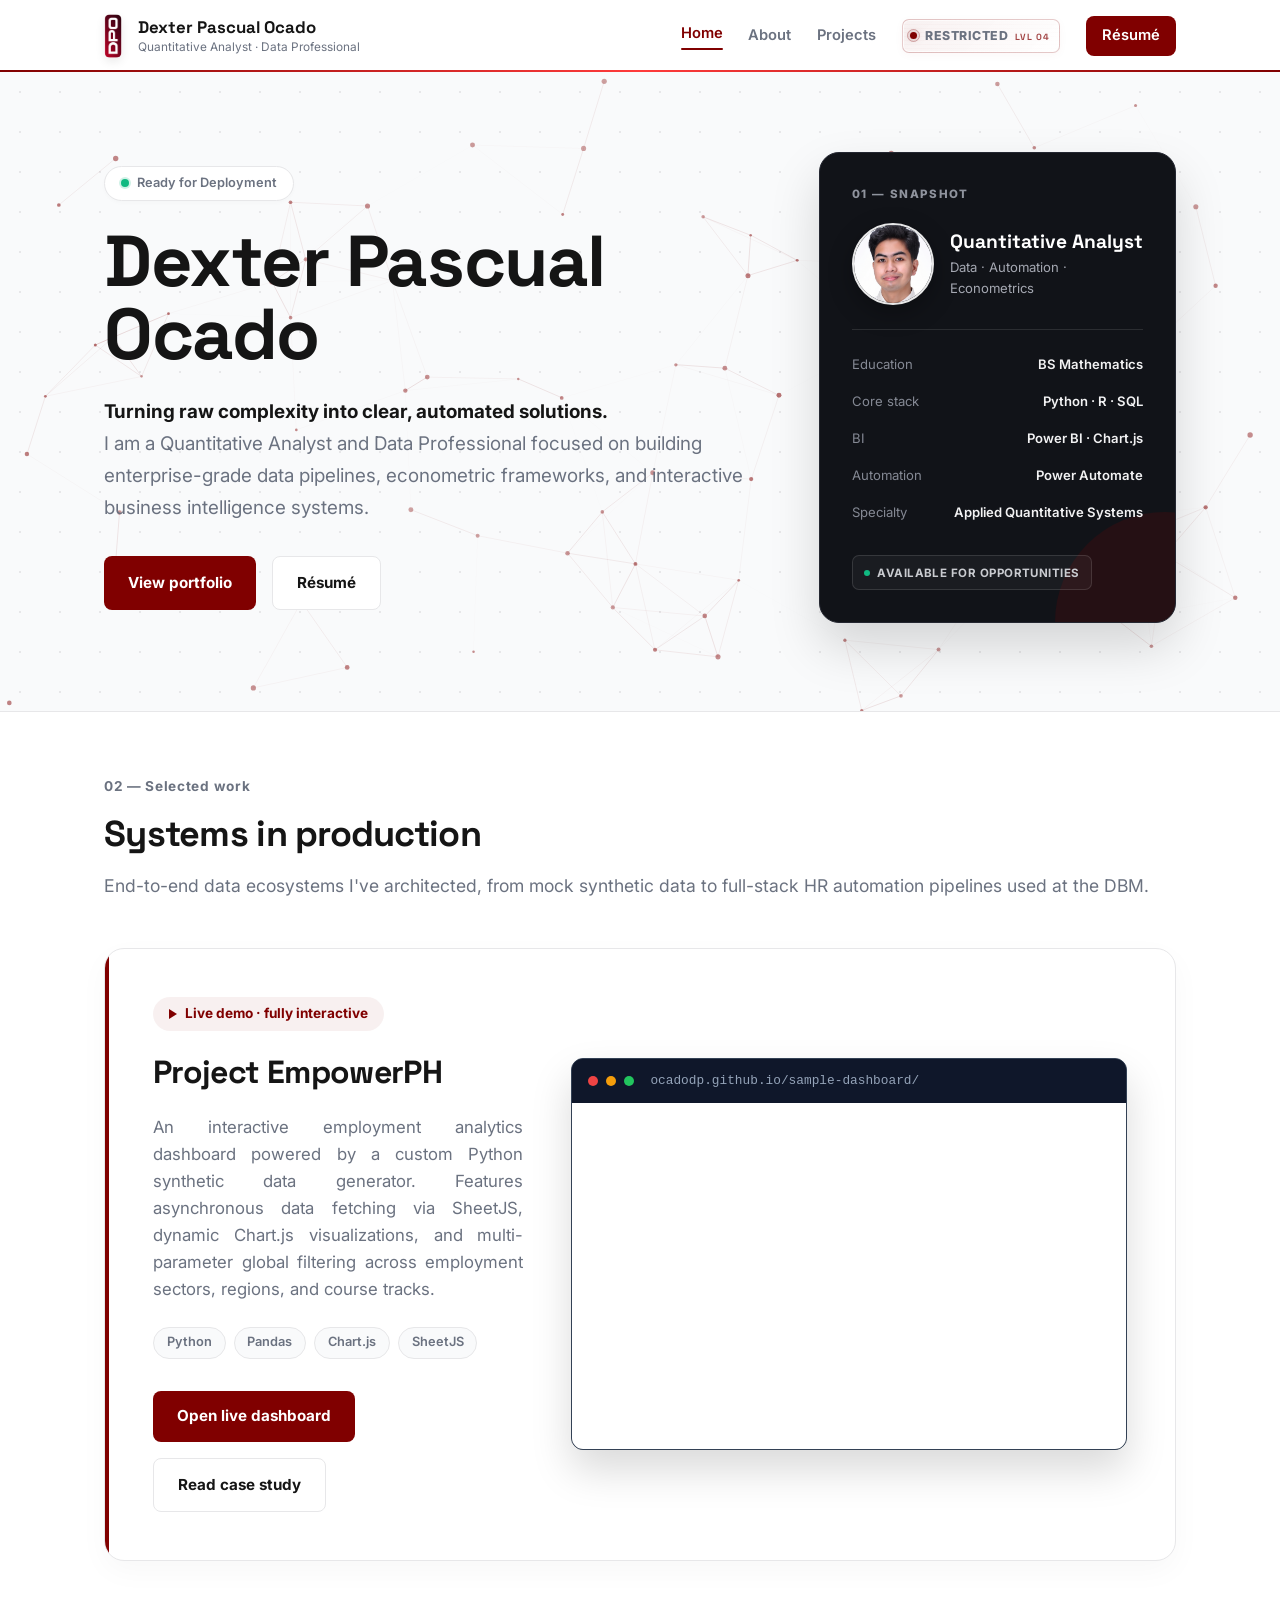
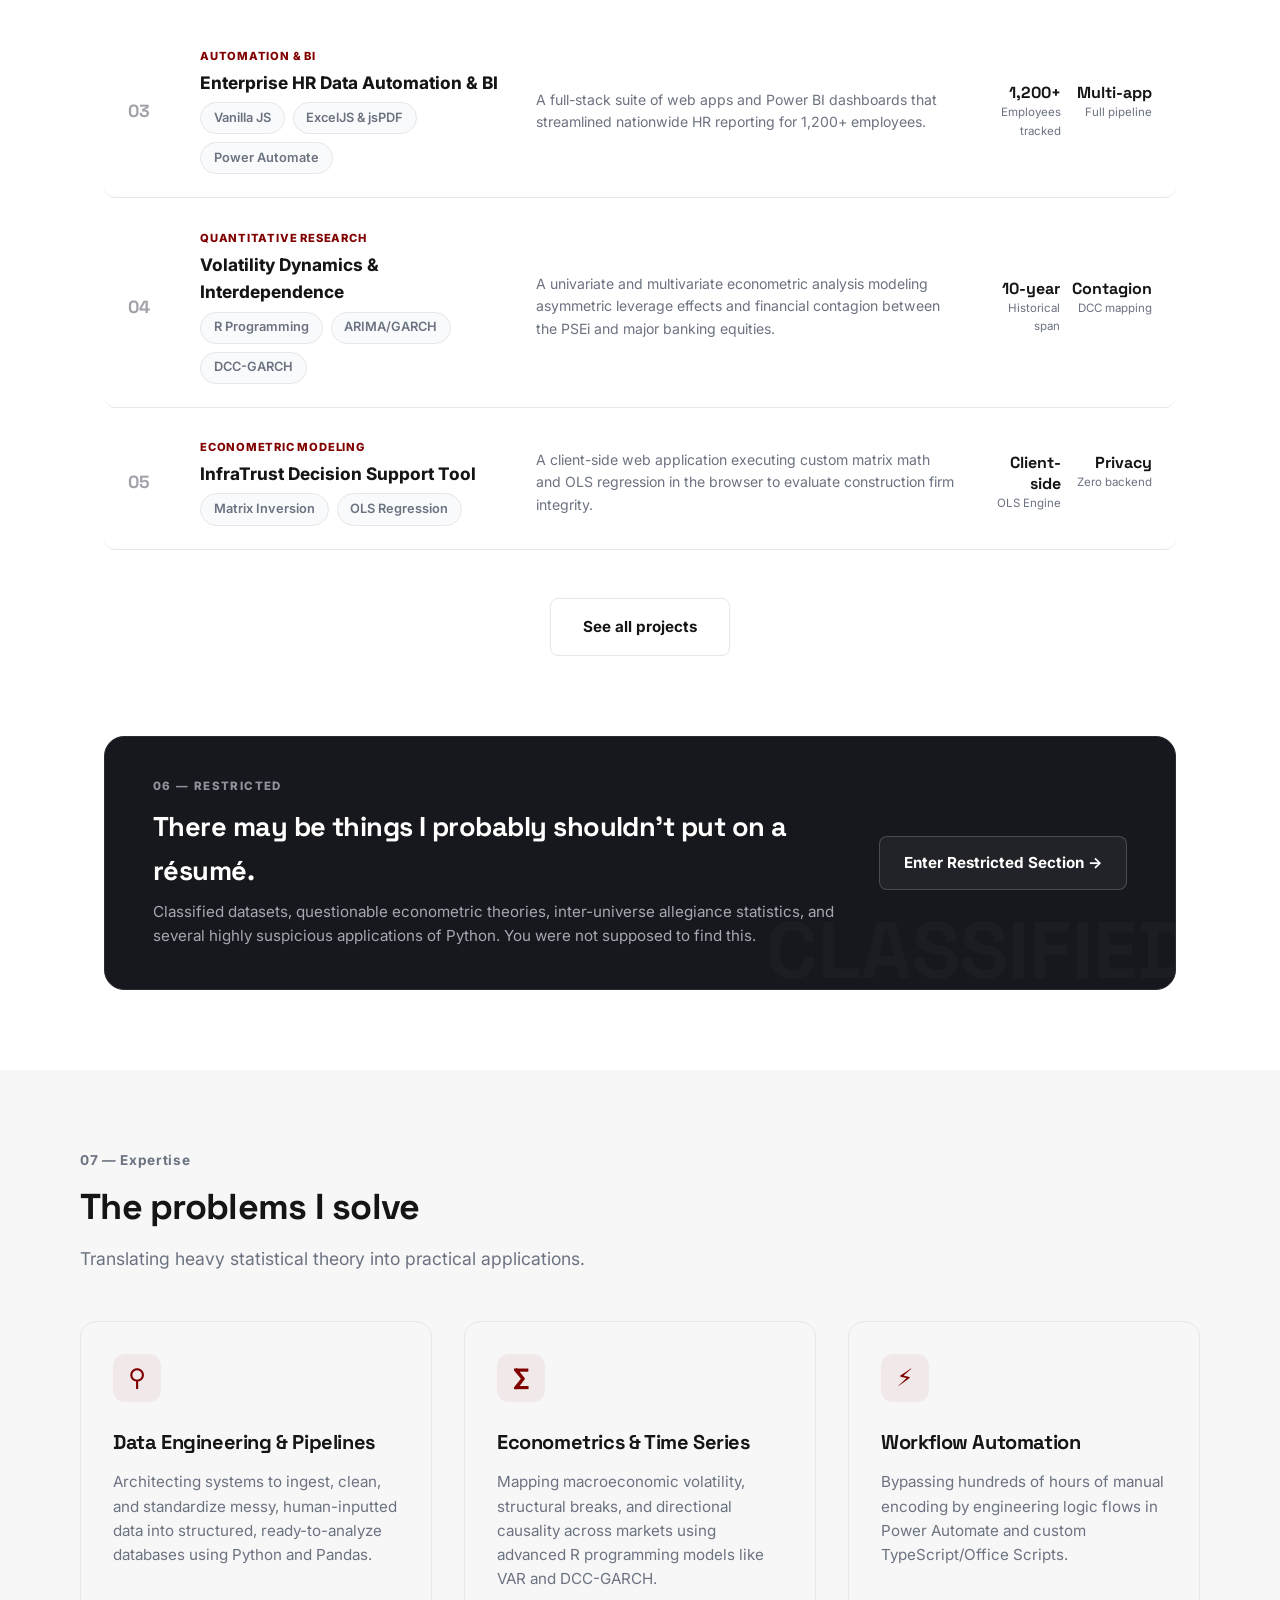
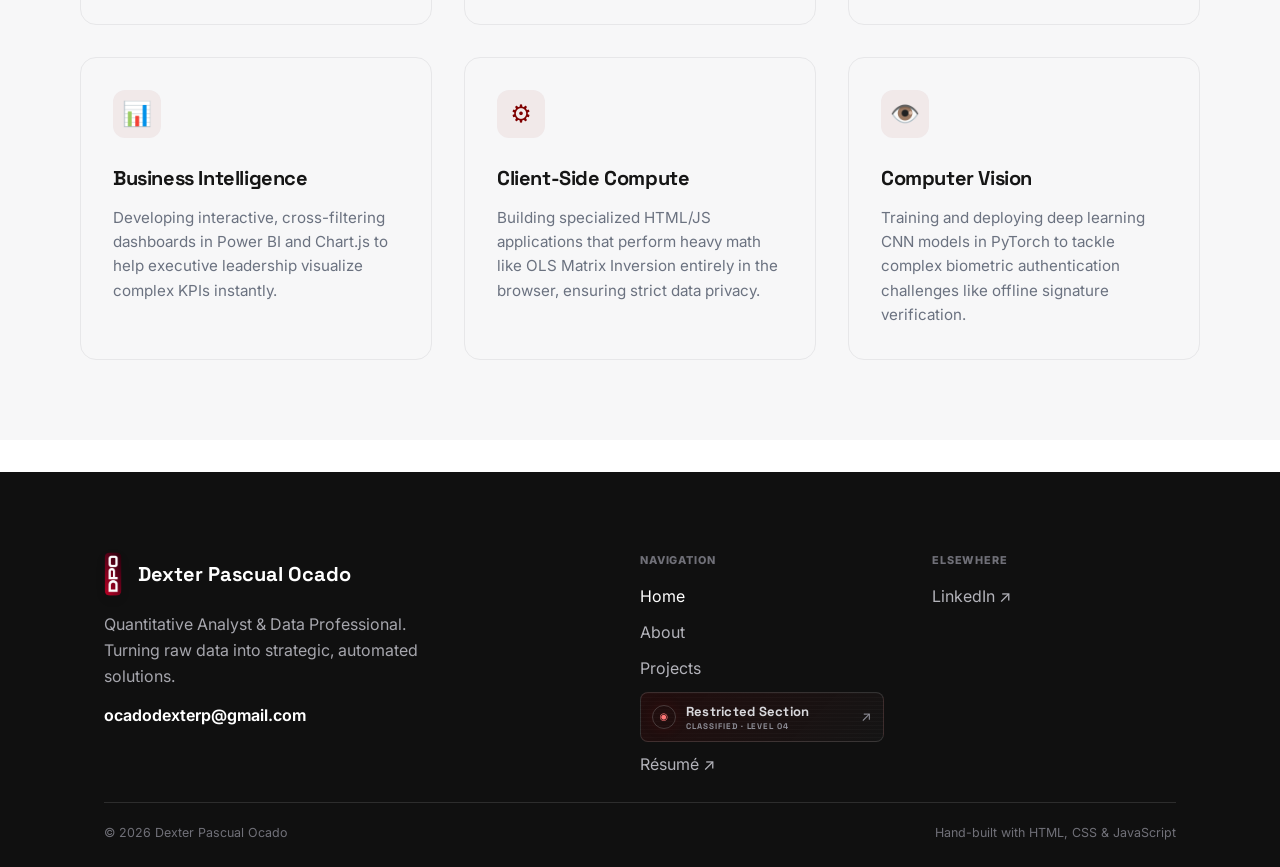
==== index.html @ 531fe9f8 "Update index.html" ====
<!DOCTYPE html>
<html lang="en">
<head>
    <meta charset="UTF-8">
    <meta name="viewport" content="width=device-width, initial-scale=1, shrink-to-fit=no">
    <meta name="theme-color" content="#800000">
    <meta name="description" content="Dexter Pascual Ocado — Quantitative Analyst and Data Professional specializing in econometrics, automation, and machine learning.">
    <title>Dexter Pascual Ocado — Quantitative Analyst & Data Professional</title>

    <link rel="icon" type="image/png" href="img/gryffindor-crest.png">
    <link href="https://fonts.googleapis.com/css2?family=Inter:wght@400;500;600;700;800&family=Space+Grotesk:wght@500;600;700;800&display=swap" rel="stylesheet">

    <style>
        :root {
            --maroon: #800000;
            --maroon-dark: #650000;
            --maroon-light: rgba(128, 0, 0, 0.06);
            --ink: #151515;
            --muted: #6b7280;
            --soft: #f7f7f8;
            --line: #e7e7e9;
            --white: #ffffff;
            --dark: #111318;
            --dark-2: #181b22;
            --dark-line: rgba(255, 255, 255, .11);
            --dark-muted: #a5a8b2;
            --shadow: 0 12px 30px rgba(0, 0, 0, .06);
            --shadow-hover: 0 20px 40px rgba(128, 0, 0, 0.08);
            --bg-grid: #f9fafb;
        }

        * {
            margin: 0;
            padding: 0;
            box-sizing: border-box;
        }

        html {
            scroll-behavior: smooth;
        }

        body {
            font-family: Inter, system-ui, -apple-system, BlinkMacSystemFont, "Segoe UI", sans-serif;
            color: var(--ink);
            background: var(--white);
            line-height: 1.6;
            overflow-x: hidden;
        }

        a {
            text-decoration: none;
            color: inherit;
        }

        ul {
            list-style: none;
        }

        h1, h2, h3, h4 {
            font-family: "Space Grotesk", sans-serif;
            letter-spacing: -.02em;
        }

        .wrap {
            max-width: 1120px;
            margin: 0 auto;
            padding: 0 1.5rem;
        }

        /* ============================================================
           HERO
           ============================================================ */
        .hero {
            padding: 5rem 0 5.5rem;
            position: relative;
            border-bottom: 1px solid var(--line);
            background-color: var(--bg-grid);
            background-image: radial-gradient(var(--line) 1px, transparent 0);
            background-size: 40px 40px;
            overflow: hidden;
        }

        .hero-layout {
            display: grid;
            grid-template-columns: minmax(0, 1.35fr) minmax(320px, .75fr);
            gap: 4.5rem;
            align-items: stretch;
        }

        .hero-copy {
            display: flex;
            flex-direction: column;
            justify-content: center;
        }

        .status-chip {
            display: inline-flex;
            align-items: center;
            gap: .5rem;
            background: var(--white);
            border: 1px solid var(--line);
            padding: .4rem 1rem;
            border-radius: 50px;
            font-size: .8rem;
            font-weight: 600;
            color: var(--muted);
            margin-bottom: 1.5rem;
            box-shadow: 0 2px 4px rgba(0, 0, 0, .02);
            width: fit-content;
        }

        .live-dot {
            width: 8px;
            height: 8px;
            background: #10b981;
            border-radius: 50%;
            box-shadow: 0 0 0 2px rgba(16, 185, 129, .2);
        }

        .hero-h1 {
            font-size: clamp(3rem, 7vw, 4.5rem);
            line-height: 1.02;
            font-weight: 800;
            margin-bottom: 1.5rem;
            color: var(--ink);
        }

        .hero-lead {
            font-size: 1.18rem;
            color: var(--muted);
            max-width: 760px;
            margin-bottom: 2rem;
            line-height: 1.7;
        }

        .hero-lead strong {
            color: var(--ink);
        }

        /* ============================================================
           SNAPSHOT CARD
           ============================================================ */
        .snapshot {
            background: var(--dark);
            color: #fff;
            border: 1px solid #242731;
            border-radius: 20px;
            padding: 2rem;
            position: relative;
            overflow: hidden;
            box-shadow: 0 24px 50px rgba(0, 0, 0, .15);
            display: flex;
            flex-direction: column;
            justify-content: space-between;
            min-height: 100%;
        }

        .snapshot::after {
            content: "";
            position: absolute;
            width: 220px;
            height: 220px;
            right: -100px;
            bottom: -110px;
            border-radius: 50%;
            background: rgba(128, 0, 0, .18);
            pointer-events: none;
        }

        .snapshot-top {
            position: relative;
            z-index: 2;
        }

        .snapshot-index {
            color: #8f939d;
            font-size: .72rem;
            font-weight: 800;
            letter-spacing: .12em;
            text-transform: uppercase;
            margin-bottom: 1.25rem;
        }

        .snapshot-profile {
            display: flex;
            align-items: center;
            gap: 1rem;
            margin-bottom: 1.5rem;
        }

        .snapshot-avatar {
            width: 82px;
            height: 82px;
            border-radius: 50%;
            object-fit: cover;
            object-position: center 20%;
            border: 2px solid rgba(255, 255, 255, .9);
            box-shadow: 0 8px 25px rgba(0, 0, 0, .3);
            flex-shrink: 0;
        }

        .snapshot-name {
            font-family: "Space Grotesk", sans-serif;
            font-size: 1.2rem;
            font-weight: 700;
            line-height: 1.2;
        }

        .snapshot-role {
            color: var(--dark-muted);
            font-size: .82rem;
            margin-top: .3rem;
        }

        .snapshot-line {
            height: 1px;
            background: var(--dark-line);
            margin: 1.5rem 0;
        }

        .snapshot-list {
            display: grid;
            gap: 1rem;
        }

        .snapshot-item {
            display: flex;
            justify-content: space-between;
            gap: 1rem;
            font-size: .82rem;
        }

        .snapshot-item span:first-child {
            color: #858994;
        }

        .snapshot-item span:last-child {
            color: #f2f2f3;
            font-weight: 600;
            text-align: right;
        }

        .snapshot-bottom {
            position: relative;
            z-index: 2;
            margin-top: 2rem;
        }

        .snapshot-tag {
            display: inline-flex;
            align-items: center;
            gap: .45rem;
            border: 1px solid rgba(255, 255, 255, .12);
            background: rgba(255, 255, 255, .04);
            color: #c9cbd0;
            padding: .45rem .7rem;
            border-radius: 7px;
            font-size: .72rem;
            font-weight: 700;
            text-transform: uppercase;
            letter-spacing: .04em;
        }

        .snapshot-tag::before {
            content: "";
            width: 6px;
            height: 6px;
            border-radius: 50%;
            background: #10b981;
        }

        /* ============================================================
           BUTTONS
           ============================================================ */
        .btn-row {
            display: flex;
            gap: 1rem;
            flex-wrap: wrap;
        }

        .btn {
            display: inline-flex;
            align-items: center;
            justify-content: center;
            border-radius: 8px;
            padding: .85rem 1.5rem;
            font-weight: 700;
            font-size: .95rem;
            transition: transform .2s ease, box-shadow .2s ease, background .2s ease;
        }

        .btn--grad {
            background: var(--maroon);
            color: #fff;
        }

        .btn--grad:hover {
            background: var(--maroon-dark);
            transform: translateY(-2px);
            box-shadow: 0 8px 20px rgba(128, 0, 0, .25);
        }

        .btn--ghost {
            border: 1px solid var(--line);
            background: #fff;
            color: var(--ink);
        }

        .btn--ghost:hover {
            border-color: var(--maroon);
            color: var(--maroon);
            transform: translateY(-2px);
            box-shadow: 0 4px 12px rgba(128, 0, 0, .08);
        }

        /* ============================================================
           CANVAS
           ============================================================ */
        #hero-canvas {
            position: absolute;
            inset: 0;
            width: 100%;
            height: 100%;
            z-index: 1;
            pointer-events: none;
        }

        .hero .wrap {
            position: relative;
            z-index: 2;
        }

        /* ============================================================
           SECTIONS
           ============================================================ */
        .pad-band {
            padding: 5rem 0;
        }

        .band-offset {
            background: var(--soft);
        }

        .sechead--plain {
            margin-bottom: 3rem;
        }

        .sechead--plain .kicker {
            color: var(--muted);
            font-size: .85rem;
            font-weight: 700;
            letter-spacing: .05em;
            margin-bottom: .5rem;
            display: block;
        }

        .sechead--plain h2 {
            font-size: 2.25rem;
            margin-bottom: .5rem;
        }

        .sechead-sub {
            color: var(--muted);
            font-size: 1.1rem;
        }

        /* ============================================================
           FEATURED
           ============================================================ */
        .featured {
            background: var(--white);
            border: 1px solid var(--line);
            border-radius: 20px;
            padding: 3rem;
            display: grid;
            grid-template-columns: 1.2fr 1.8fr;
            gap: 3rem;
            align-items: center;
            margin-bottom: 4rem;
            box-shadow: 0 10px 30px rgba(0, 0, 0, .03);
            position: relative;
            overflow: hidden;
            transition: transform .3s ease, box-shadow .3s ease;
        }

        .featured:hover {
            transform: translateY(-5px);
            box-shadow: var(--shadow-hover);
        }

        .featured::before {
            content: "";
            position: absolute;
            left: 0;
            top: 0;
            height: 100%;
            width: 4px;
            background: var(--maroon);
        }

        .featured-badge {
            display: inline-flex;
            align-items: center;
            gap: .5rem;
            background: var(--maroon-light);
            color: var(--maroon);
            padding: .4rem 1rem;
            border-radius: 50px;
            font-size: .85rem;
            font-weight: 700;
            margin-bottom: 1rem;
        }

        .play-tri {
            width: 0;
            height: 0;
            border-top: 5px solid transparent;
            border-bottom: 5px solid transparent;
            border-left: 8px solid var(--maroon);
            display: inline-block;
        }

        .featured h3 {
            font-size: 2rem;
            font-weight: 700;
            margin-bottom: 1rem;
        }

        .featured p {
            font-size: 1.05rem;
            color: var(--muted);
            margin-bottom: 1.5rem;
            text-align: justify;
        }

        .pill-row {
            display: flex;
            flex-wrap: wrap;
            gap: .5rem;
            margin-bottom: 2rem;
        }

        .pill {
            font-size: .8rem;
            font-weight: 600;
            background: var(--bg-grid);
            color: var(--muted);
            border: 1px solid var(--line);
            padding: .3rem .8rem;
            border-radius: 50px;
        }

        .browser {
            background: #1e293b;
            border-radius: 12px;
            overflow: hidden;
            box-shadow: 0 20px 40px rgba(0, 0, 0, .15);
            border: 1px solid #334155;
        }

        .browser-bar {
            background: #0f172a;
            padding: .75rem 1rem;
            display: flex;
            align-items: center;
            gap: .5rem;
        }

        .browser-dot {
            width: 10px;
            height: 10px;
            border-radius: 50%;
            background: #475569;
        }

        .browser-dot:nth-child(1) { background: #ef4444; }
        .browser-dot:nth-child(2) { background: #f59e0b; }
        .browser-dot:nth-child(3) { background: #22c55e; }

        .browser-url {
            font-size: .8rem;
            color: #94a3b8;
            font-family: monospace;
            margin-left: .5rem;
        }

        .browser-body {
            position: relative;
            width: 100%;
            aspect-ratio: 1440 / 900;
            overflow: hidden;
            background: #fff;
        }

        .browser-body iframe {
            position: absolute;
            top: 0;
            left: 0;
            width: 1440px;
            height: 900px;
            border: 0;
            display: block;
            transform-origin: top left;
        }

        /* ============================================================
           PROJECT ROWS
           ============================================================ */
        .rows {
            margin-bottom: 3rem;
        }

        .row-link {
            display: grid;
            grid-template-columns: 48px minmax(220px, 1fr) minmax(260px, 1.35fr) 170px;
            gap: 1.5rem;
            align-items: center;
            padding: 1.45rem 1.5rem;
            border-bottom: 1px solid var(--line);
            border-radius: 12px;
            background: var(--white);
            transition: transform .3s ease, background-color .3s ease, box-shadow .3s ease;
            margin-bottom: .5rem;
        }

        .row-link:hover {
            transform: translateX(8px) translateY(-2px);
            background-color: var(--soft);
            box-shadow: 0 8px 24px rgba(0, 0, 0, .04);
            border-color: transparent;
        }

        .row-index {
            font: 700 1.1rem "Space Grotesk", sans-serif;
            color: #a1a1aa;
        }

        .row-link:hover .row-index {
            color: var(--maroon);
        }

        .row-cat {
            display: block;
            margin-bottom: .2rem;
            font-size: .7rem;
            text-transform: uppercase;
            letter-spacing: .07em;
            font-weight: 800;
            color: var(--maroon);
        }

        .row-title {
            display: block;
            font-size: 1.08rem;
            font-weight: 750;
            margin-bottom: .35rem;
        }

        .row-desc {
            color: var(--muted);
            font-size: .88rem;
        }

        .row-link .pill-row {
            margin-bottom: 0;
        }

        .row-metrics {
            display: grid;
            grid-template-columns: 1fr 1fr;
            gap: .75rem;
            text-align: right;
        }

        .row-metrics > span > span {
            display: block;
            color: var(--muted);
            font-size: .72rem;
        }

        .row-metrics > span b {
            display: block;
            font: 700 1rem "Space Grotesk", sans-serif;
        }

        .rows-more {
            text-align: center;
            margin-top: 2rem;
        }

        /* ============================================================
           RESTRICTED TEASER
           ============================================================ */
        .restricted-teaser {
            margin: 5rem 0;
            background: #17181d;
            border-radius: 20px;
            border: 1px solid #292b32;
            color: #fff;
            padding: 2.5rem 3rem;
            display: grid;
            grid-template-columns: 1fr auto;
            gap: 2rem;
            align-items: center;
            position: relative;
            overflow: hidden;
        }

        .restricted-teaser::after {
            content: "CLASSIFIED";
            position: absolute;
            right: -15px;
            bottom: -25px;
            font-family: "Space Grotesk", sans-serif;
            font-size: 5rem;
            font-weight: 800;
            color: rgba(255, 255, 255, .025);
            pointer-events: none;
        }

        .restricted-index {
            color: #8f939d;
            font-size: .72rem;
            font-weight: 800;
            letter-spacing: .12em;
            text-transform: uppercase;
            margin-bottom: .6rem;
        }

        .restricted-teaser h3 {
            font-size: 1.7rem;
            margin-bottom: .5rem;
        }

        .restricted-teaser p {
            color: #a5a8b2;
            max-width: 700px;
            font-size: .95rem;
        }

        .restricted-btn {
            position: relative;
            z-index: 2;
            white-space: nowrap;
            border: 1px solid rgba(255, 255, 255, .18);
            background: rgba(255, 255, 255, .05);
            color: #fff;
        }

        .restricted-btn:hover {
            background: var(--maroon);
            border-color: var(--maroon);
            color: #fff;
        }

        /* ============================================================
           EXPERTISE
           ============================================================ */
        .grid-six {
            display: grid;
            grid-template-columns: repeat(auto-fit, minmax(300px, 1fr));
            gap: 2rem;
        }

        .grid-six > div {
            padding: 2rem;
            background: var(--soft);
            border: 1px solid var(--line);
            border-radius: 16px;
            transition: transform .3s ease, box-shadow .3s ease, background-color .3s ease;
        }

        .grid-six > div:hover {
            transform: translateY(-5px);
            box-shadow: var(--shadow);
            background: var(--white);
            border-color: rgba(128, 0, 0, .2);
        }

        .icon-tile {
            width: 48px;
            height: 48px;
            background: var(--maroon-light);
            color: var(--maroon);
            border-radius: 12px;
            display: flex;
            align-items: center;
            justify-content: center;
            font-size: 1.5rem;
            font-weight: 800;
            margin-bottom: 1.5rem;
        }

        .grid-six h4 {
            font-size: 1.25rem;
            margin-bottom: .75rem;
        }

        .grid-six p {
            color: var(--muted);
            font-size: .95rem;
            line-height: 1.6;
        }

        /* ============================================================
           REVEAL
           ============================================================ */
        [data-reveal] {
            opacity: 0;
            transform: translateY(22px);
            transition: opacity .65s ease, transform .65s ease;
        }

        [data-reveal].is-visible {
            opacity: 1;
            transform: translateY(0);
        }

        @media (prefers-reduced-motion: reduce) {
            html {
                scroll-behavior: auto;
            }

            [data-reveal] {
                opacity: 1;
                transform: none;
                transition: none;
            }

            .btn--grad:hover,
            .btn--ghost:hover,
            .featured:hover,
            .row-link:hover,
            .grid-six > div:hover {
                transform: none;
            }
        }

        /* ============================================================
           RESPONSIVE
           ============================================================ */
        @media (max-width: 900px) {
            .hero-layout {
                grid-template-columns: 1fr;
                gap: 2.5rem;
            }

            .snapshot {
                min-height: auto;
            }

            .featured {
                grid-template-columns: 1fr;
                gap: 2rem;
            }

            .row-link {
                grid-template-columns: 42px 1fr;
            }

            .row-desc {
                grid-column: 2;
            }

            .row-metrics {
                grid-column: 2;
                text-align: left;
            }

            .restricted-teaser {
                grid-template-columns: 1fr;
            }
        }

        @media (max-width: 700px) {
            .hero {
                padding: 4rem 0 3.5rem;
            }

            .hero-h1 {
                font-size: 3rem;
            }

            .hero-lead {
                font-size: 1.05rem;
            }

            .snapshot {
                padding: 1.5rem;
            }

            .snapshot-profile {
                align-items: flex-start;
            }

            .snapshot-avatar {
                width: 70px;
                height: 70px;
            }

            .featured {
                padding: 2rem 1.5rem;
            }

            .btn-row {
                flex-direction: column;
            }

            .btn {
                width: 100%;
            }

            .row-link {
                grid-template-columns: 1fr;
                gap: .7rem;
                padding: 1.25rem 0;
            }

            .row-desc,
            .row-metrics {
                grid-column: auto;
            }

            .row-metrics {
                text-align: left;
            }

            .restricted-teaser {
                padding: 2rem 1.5rem;
            }

            .restricted-btn {
                width: 100%;
            }
        }
    </style>

    <link rel="stylesheet" href="components.css">
</head>

<body>

    <script src="js/components.js"></script>

    <div id="site-header" aria-label="Site header"></div>

    <!-- ============================================================
         HERO
         ============================================================ -->
    <section class="hero">
        <canvas id="hero-canvas"></canvas>

        <div class="wrap">
            <div class="hero-layout" data-reveal>
                <div class="hero-copy">
                    <div class="status-chip">
                        <span class="live-dot"></span>
                        <span>Ready for Deployment</span>
                    </div>

                    <h1 class="hero-h1">
                        Dexter Pascual Ocado
                    </h1>

                    <p class="hero-lead">
                        <strong>Turning raw complexity into clear, automated solutions.</strong><br>
                        I am a Quantitative Analyst and Data Professional focused on building enterprise-grade data pipelines, econometric frameworks, and interactive business intelligence systems.
                    </p>

                    <div class="btn-row">
                        <a class="btn btn--grad" href="#work">View portfolio</a>
                        <a class="btn btn--ghost" href="Resume - Dexter Pascual Ocado.pdf" target="_blank">Résumé</a>
                    </div>
                </div>

                <!-- SOLID SNAPSHOT CARD -->
                <aside class="snapshot">
                    <div class="snapshot-top">
                        <div class="snapshot-index">
                            01 — Snapshot
                        </div>

                        <div class="snapshot-profile">
                            <img class="snapshot-avatar" src="img/ocado-crop.png" alt="Dexter Pascual Ocado">

                            <div>
                                <div class="snapshot-name">
                                    Quantitative Analyst
                                </div>

                                <div class="snapshot-role">
                                    Data · Automation · Econometrics
                                </div>
                            </div>
                        </div>

                        <div class="snapshot-line"></div>

                        <div class="snapshot-list">
                            <div class="snapshot-item">
                                <span>Education</span>
                                <span>BS Mathematics</span>
                            </div>

                            <div class="snapshot-item">
                                <span>Core stack</span>
                                <span>Python · R · SQL</span>
                            </div>

                            <div class="snapshot-item">
                                <span>BI</span>
                                <span>Power BI · Chart.js</span>
                            </div>

                            <div class="snapshot-item">
                                <span>Automation</span>
                                <span>Power Automate</span>
                            </div>

                            <div class="snapshot-item">
                                <span>Specialty</span>
                                <span>Applied Quantitative Systems</span>
                            </div>
                        </div>
                    </div>

                    <div class="snapshot-bottom">
                        <span class="snapshot-tag">
                            Available for opportunities
                        </span>
                    </div>
                </aside>
            </div>
        </div>
    </section>

    <!-- ============================================================
         SELECTED WORK
         ============================================================ -->
    <section id="work" style="padding-top:4rem;">
        <div class="wrap">
            <div class="sechead--plain" data-reveal>
                <div>
                    <div class="kicker">02 — Selected work</div>

                    <h2>Systems in production</h2>

                    <p class="sechead-sub">
                        End-to-end data ecosystems I've architected, from mock synthetic data to full-stack HR automation pipelines used at the DBM.
                    </p>
                </div>
            </div>

            <div class="featured" data-reveal>
                <div>
                    <span class="featured-badge">
                        <span class="play-tri"></span>
                        Live demo · fully interactive
                    </span>

                    <h3>Project EmpowerPH</h3>

                    <p>
                        An interactive employment analytics dashboard powered by a custom Python synthetic data generator. Features asynchronous data fetching via SheetJS, dynamic Chart.js visualizations, and multi-parameter global filtering across employment sectors, regions, and course tracks.
                    </p>

                    <div class="pill-row">
                        <span class="pill">Python</span>
                        <span class="pill">Pandas</span>
                        <span class="pill">Chart.js</span>
                        <span class="pill">SheetJS</span>
                    </div>

                    <div class="btn-row">
                        <a class="btn btn--grad" href="https://ocadodp.github.io/sample-dashboard/" target="_blank">
                            Open live dashboard
                        </a>

                        <a class="btn btn--ghost" href="project-empower.html">
                            Read case study
                        </a>
                    </div>
                </div>

                <div class="browser">
                    <div class="browser-bar">
                        <span class="browser-dot"></span>
                        <span class="browser-dot"></span>
                        <span class="browser-dot"></span>
                        <span class="browser-url">
                            ocadodp.github.io/sample-dashboard/
                        </span>
                    </div>

                    <div class="browser-body">
                        <iframe src="https://ocadodp.github.io/sample-dashboard/" title="Project EmpowerPH demo" loading="lazy">
                        </iframe>
                    </div>
                </div>
            </div>

            <div class="rows">
                <a class="row-link" href="project-dbm.html" data-reveal>
                    <span class="row-index">03</span>

                    <span>
                        <span class="row-cat">Automation & BI</span>
                        <span class="row-title">Enterprise HR Data Automation & BI</span>

                        <span class="pill-row">
                            <span class="pill">Vanilla JS</span>
                            <span class="pill">ExcelJS & jsPDF</span>
                            <span class="pill">Power Automate</span>
                        </span>
                    </span>

                    <span class="row-desc">
                        A full-stack suite of web apps and Power BI dashboards that streamlined nationwide HR reporting for 1,200+ employees.
                    </span>

                    <span class="row-metrics">
                        <span>
                            <b>1,200+</b>
                            <span>Employees tracked</span>
                        </span>

                        <span>
                            <b>Multi-app</b>
                            <span>Full pipeline</span>
                        </span>
                    </span>
                </a>

                <a class="row-link" href="project-volatility.html" data-reveal>
                    <span class="row-index">04</span>

                    <span>
                        <span class="row-cat">Quantitative Research</span>
                        <span class="row-title">Volatility Dynamics & Interdependence</span>

                        <span class="pill-row">
                            <span class="pill">R Programming</span>
                            <span class="pill">ARIMA/GARCH</span>
                            <span class="pill">DCC-GARCH</span>
                        </span>
                    </span>

                    <span class="row-desc">
                        A univariate and multivariate econometric analysis modeling asymmetric leverage effects and financial contagion between the PSEi and major banking equities.
                    </span>

                    <span class="row-metrics">
                        <span>
                            <b>10-year</b>
                            <span>Historical span</span>
                        </span>

                        <span>
                            <b>Contagion</b>
                            <span>DCC mapping</span>
                        </span>
                    </span>
                </a>

                <a class="row-link" href="project-infratrust.html" data-reveal>
                    <span class="row-index">05</span>

                    <span>
                        <span class="row-cat">Econometric Modeling</span>
                        <span class="row-title">InfraTrust Decision Support Tool</span>

                        <span class="pill-row">
                            <span class="pill">Matrix Inversion</span>
                            <span class="pill">OLS Regression</span>
                        </span>
                    </span>

                    <span class="row-desc">
                        A client-side web application executing custom matrix math and OLS regression in the browser to evaluate construction firm integrity.
                    </span>

                    <span class="row-metrics">
                        <span>
                            <b>Client-side</b>
                            <span>OLS Engine</span>
                        </span>

                        <span>
                            <b>Privacy</b>
                            <span>Zero backend</span>
                        </span>
                    </span>
                </a>
            </div>

            <div class="rows-more" data-reveal>
                <a class="btn btn--ghost" href="projects.html" style="padding:1rem 2rem;">
                    See all projects
                </a>
            </div>

            <!-- FUN RESTRICTED SECTION AD -->
            <div class="restricted-teaser" data-reveal>
                <div>
                    <div class="restricted-index">
                        06 — Restricted
                    </div>

                    <h3>
                        There may be things I probably shouldn't put on a résumé.
                    </h3>

                    <p>
                        Classified datasets, questionable econometric theories, inter-universe
                        allegiance statistics, and several highly suspicious applications of
                        Python. You were not supposed to find this.
                    </p>
                </div>

                <a class="btn restricted-btn" href="restricted.html">
                    Enter Restricted Section →
                </a>
            </div>
        </div>
    </section>

    <!-- ============================================================
         EXPERTISE
         ============================================================ -->
    <section class="banded band-offset">
        <div class="wrap pad-band">
            <div class="sechead--plain" data-reveal>
                <div>
                    <div class="kicker">07 — Expertise</div>

                    <h2>The problems I solve</h2>

                    <p class="sechead-sub">
                        Translating heavy statistical theory into practical applications.
                    </p>
                </div>
            </div>

            <div class="grid-six" data-reveal>
                <div>
                    <span class="icon-tile">⚲</span>
                    <h4>Data Engineering & Pipelines</h4>
                    <p>
                        Architecting systems to ingest, clean, and standardize messy,
                        human-inputted data into structured, ready-to-analyze databases using Python and Pandas.
                    </p>
                </div>

                <div>
                    <span class="icon-tile">∑</span>
                    <h4>Econometrics & Time Series</h4>
                    <p>
                        Mapping macroeconomic volatility, structural breaks, and directional
                        causality across markets using advanced R programming models like VAR and DCC-GARCH.
                    </p>
                </div>

                <div>
                    <span class="icon-tile">⚡</span>
                    <h4>Workflow Automation</h4>
                    <p>
                        Bypassing hundreds of hours of manual encoding by engineering logic
                        flows in Power Automate and custom TypeScript/Office Scripts.
                    </p>
                </div>

                <div>
                    <span class="icon-tile">📊</span>
                    <h4>Business Intelligence</h4>
                    <p>
                        Developing interactive, cross-filtering dashboards in Power BI and
                        Chart.js to help executive leadership visualize complex KPIs instantly.
                    </p>
                </div>

                <div>
                    <span class="icon-tile">⚙️</span>
                    <h4>Client-Side Compute</h4>
                    <p>
                        Building specialized HTML/JS applications that perform heavy math
                        like OLS Matrix Inversion entirely in the browser, ensuring strict data privacy.
                    </p>
                </div>

                <div>
                    <span class="icon-tile">👁️</span>
                    <h4>Computer Vision</h4>
                    <p>
                        Training and deploying deep learning CNN models in PyTorch to tackle
                        complex biometric authentication challenges like offline signature verification.
                    </p>
                </div>
            </div>
        </div>
    </section>

    <div id="site-footer" aria-label="Site footer"></div>

    <!-- ============================================================
         JAVASCRIPT
         ============================================================ -->
    <script>
        document.addEventListener("DOMContentLoaded", function () {
            /* IFRAME SCALER */
            const VIRTUAL_WIDTH = 1440;
            const VIRTUAL_HEIGHT = 900;

            function scaleDemoFrames() {
                const bodies = document.querySelectorAll(".browser-body");

                bodies.forEach(function (body) {
                    const iframe = body.querySelector("iframe");

                    if (!iframe) return;

                    const availableWidth = body.clientWidth;
                    const availableHeight = body.clientHeight;

                    if (!availableWidth || !availableHeight) return;

                    const widthScale = availableWidth / VIRTUAL_WIDTH;
                    const heightScale = availableHeight / VIRTUAL_HEIGHT;

                    const scale = Math.min(widthScale, heightScale);

                    iframe.style.transform = `scale(${scale})`;
                });
            }

            scaleDemoFrames();

            window.addEventListener("resize", scaleDemoFrames);

            if ("ResizeObserver" in window) {
                const resizeObserver = new ResizeObserver(() => {
                    scaleDemoFrames();
                });

                document.querySelectorAll(".browser-body")
                    .forEach(body => resizeObserver.observe(body));
            }

            /* SCROLL REVEAL */
            const revealElements = document.querySelectorAll("[data-reveal]");

            if (!("IntersectionObserver" in window)) {
                revealElements.forEach(el => {
                    el.classList.add("is-visible");
                });
            } else {
                const revealOptions = {
                    threshold: .12,
                    rootMargin: "0px 0px -50px 0px"
                };

                const revealOnScroll = new IntersectionObserver(
                    (entries, observer) => {
                        entries.forEach(entry => {
                            if (!entry.isIntersecting) return;

                            entry.target.classList.add("is-visible");
                            observer.unobserve(entry.target);
                        });
                    },
                    revealOptions
                );

                revealElements.forEach(el => {
                    revealOnScroll.observe(el);
                });
            }
        });

        /* HERO NETWORK */
        document.addEventListener("DOMContentLoaded", function () {
            const canvas = document.getElementById("hero-canvas");

            if (!canvas) return;

            const ctx = canvas.getContext("2d");

            let width;
            let height;
            let points = [];

            const mouse = {
                x: null,
                y: null,
                radius: 200
            };

            window.addEventListener("mousemove", function (e) {
                const rect = canvas.getBoundingClientRect();
                mouse.x = e.clientX - rect.left;
                mouse.y = e.clientY - rect.top;
            });

            window.addEventListener("mouseleave", function () {
                mouse.x = null;
                mouse.y = null;
            });

            function resize() {
                width = canvas.width = canvas.offsetWidth;
                height = canvas.height = canvas.offsetHeight;

                points = [];

                const count = Math.floor((width * height) / 10000);

                for (let i = 0; i < count; i++) {
                    points.push({
                        x: Math.random() * width,
                        y: Math.random() * height,
                        vx: (Math.random() - .5) * .4,
                        vy: (Math.random() - .5) * .4,
                        size: Math.random() * 1.5 + 1.2,
                        baseAlpha: Math.random() * .2 + .2
                    });
                }
            }

            function animate() {
                ctx.clearRect(0, 0, width, height);

                for (let i = 0; i < points.length; i++) {
                    const p = points[i];

                    p.x += p.vx;
                    p.y += p.vy;

                    if (p.x < 0 || p.x > width) {
                        p.vx *= -1;
                    }

                    if (p.y < 0 || p.y > height) {
                        p.vy *= -1;
                    }

                    if (mouse.x !== null && mouse.y !== null) {
                        const dx = mouse.x - p.x;
                        const dy = mouse.y - p.y;
                        const dist = Math.hypot(dx, dy);

                        if (dist < mouse.radius && dist > 10) {
                            const force = (mouse.radius - dist) / mouse.radius;
                            p.x += (dx / dist) * force * .6;
                            p.y += (dy / dist) * force * .6;
                        }
                    }

                    ctx.fillStyle = `rgba(128, 0, 0, ${p.baseAlpha + .15})`;
                    ctx.beginPath();
                    ctx.arc(p.x, p.y, p.size, 0, Math.PI * 2);
                    ctx.fill();

                    for (let j = i + 1; j < points.length; j++) {
                        const p2 = points[j];
                        const dist = Math.hypot(p.x - p2.x, p.y - p2.y);

                        if (dist < 130) {
                            let opacity = .2 * (1 - dist / 130);

                            if (mouse.x !== null && mouse.y !== null) {
                                const midX = (p.x + p2.x) / 2;
                                const midY = (p.y + p2.y) / 2;
                                const mouseDist = Math.hypot(mouse.x - midX, mouse.y - midY);

                                if (mouseDist < mouse.radius) {
                                    opacity += .3 * (1 - mouseDist / mouse.radius);
                                }
                            }

                            ctx.strokeStyle = `rgba(128, 0, 0, ${opacity})`;
                            ctx.lineWidth = .75;
                            ctx.beginPath();
                            ctx.moveTo(p.x, p.y);
                            ctx.lineTo(p2.x, p2.y);
                            ctx.stroke();
                        }
                    }
                }

                requestAnimationFrame(animate);
            }

            window.addEventListener("resize", resize);

            resize();
            animate();
        });
    </script>

</body>
</html>
---- components.css ----
/*
 * Shared site chrome
 * ------------------------------------------------------------
 * One source of truth for header/footer geometry and global
 * scrollbar behavior. Loaded after page-specific CSS by
 * components.js so these values remain consistent everywhere.
 */

html {
    overflow-y: scroll;
}

.site-header {
    position: sticky !important;
    top: 0 !important;
    z-index: 100 !important;
    background: rgba(255, 255, 255, 0.94) !important;
    backdrop-filter: blur(10px);
    -webkit-backdrop-filter: blur(10px);
    border-bottom: none !important;
}

/* Animated Maroon Gradient Border */
.site-header::after {
    content: '';
    position: absolute;
    bottom: 0;
    left: 0;
    width: 100%;
    height: 2px;
    /* This creates a perfectly repeating color pattern */
    background: linear-gradient(90deg, #800000, #ff3b3b, #800000, #ff3b3b, #800000);
    background-size: 200% 100%;
    /* 'linear' keeps the speed constant, creating a continuous flow */
    animation: flowMaroon 4s linear infinite;
}

/* Continuously shifts the gradient to the left */
@keyframes flowMaroon {
    0% { background-position: 200% 0; }
    100% { background-position: 0% 0; }
}

.site-header .wrap {
    display: flex !important;
    justify-content: space-between !important;
    align-items: center !important;
    min-height: 72px !important;
    height: 72px !important;
    max-width: 1120px !important;
    margin: 0 auto !important;
    padding: 0 1.5rem !important;
    box-sizing: border-box;
}

.site-header .brand {
    color: inherit;
    text-decoration: none;
    /* Add these three lines to put the logo and text side-by-side */
    display: flex !important;
    align-items: center !important;
    gap: 1rem !important;
}

/* Add this brand-new block for your PNG */
.brand-logo {
    height: 44px; 
    width: auto;
    border-radius: 6px;
    object-fit: cover;
    box-shadow: 0 4px 10px rgba(0, 0, 0, 0.08);
}

.brand-lockup {
    display: flex;
    flex-direction: column;
    /* Add this line to vertically center your name and title next to the logo */
    justify-content: center; 
}

.brand-name {
    font: 700 1.05rem "Space Grotesk", sans-serif;
}

.brand-kicker {
    font-size: .74rem;
    color: var(--muted, #6b7280);
}

.nav {
    display: flex !important;
    gap: 1.6rem !important;
    align-items: center !important;
    font-size: .92rem;
    font-weight: 600;
}

.nav-link {
    color: var(--muted, #6b7280);
    transition: color .2s ease, transform .2s ease;
    display: inline-block;
    text-decoration: none;
    position: relative; /* Added to anchor the underline */
}

.nav-link:hover,
.nav-link.is-current {
    color: var(--maroon, #800000);
    transform: translateY(-2px);
}

/* Active tab underline effect */
.nav-link.is-current::after {
    content: '';
    position: absolute;
    bottom: -4px;
    left: 0;
    width: 100%;
    height: 2px;
    background: var(--maroon, #800000);
    border-radius: 2px;
}

.nav-link:hover,
.nav-link.is-current {
    color: var(--maroon, #800000);
    transform: translateY(-2px);
}

.nav-resume {
    padding: .5rem 1rem;
    border-radius: 8px;
    background: var(--maroon, #800000);
    color: var(--white, #fff);
    transition: background .2s ease, transform .2s ease, box-shadow .2s ease;
    text-decoration: none;
}

.nav-resume:hover {
    background: var(--maroon-dark, #5f0000);
    transform: translateY(-2px);
    box-shadow: 0 4px 12px rgba(128, 0, 0, 0.2);
}

.site-footer {
    background: #101010 !important;
    color: #fff !important;
    padding: 5rem 0 1.5rem !important;
    margin-top: 2rem !important;
}

.site-footer .wrap {
    max-width: 1120px !important;
    margin: 0 auto !important;
    padding: 0 1.5rem !important;
    box-sizing: border-box;
}

.footer-grid {
    display: grid !important;
    grid-template-columns: 2fr 1fr 1fr !important;
    gap: 3rem !important;
    margin-bottom: 3rem !important;
}

.footer-brand {
    font: 700 1.25rem "Space Grotesk", sans-serif;
    margin-bottom: .9rem;
}

.footer-col p {
    color: #a6a6ad;
    max-width: 320px;
}

.footer-email {
    display: inline-block;
    margin-top: .9rem;
    font-weight: 650;
    color: inherit;
    transition: transform .2s ease, color .2s ease;
}

.micro {
    color: #707078;
    text-transform: uppercase;
    letter-spacing: .08em;
    font-size: .68rem;
    font-weight: 800;
    margin-bottom: .9rem;
}

.footer-links {
    display: flex;
    flex-direction: column;
    gap: .65rem;
}

.footer-links a {
    color: #b3b3ba;
    transition: transform .2s ease, color .2s ease;
    display: inline-block;
    width: fit-content;
    text-decoration: none;
}

.footer-links a:hover,
.footer-email:hover {
    color: #fff;
    transform: translateX(4px);
}

.footer-links a.is-current {
    color: #fff;
}

.footer-bottom {
    border-top: 1px solid rgba(255, 255, 255, .12) !important;
    padding-top: 1.25rem !important;
    margin-top: 1.5rem;
    display: flex !important;
    justify-content: space-between !important;
    gap: 1rem;
    color: #707078 !important;
    font-size: .78rem;
}

@media (max-width: 900px) {
    .footer-grid {
        grid-template-columns: 1fr 1fr !important;
    }
}

@media (max-width: 700px) {
    .site-header .wrap {
        min-height: auto !important;
        height: auto !important;
        padding-top: .8rem !important;
        padding-bottom: .8rem !important;
    }

    .nav {
        gap: .8rem !important;
        font-size: .8rem !important;
        flex-wrap: wrap !important;
        justify-content: flex-end !important;
    }

    .brand-kicker {
        display: none;
    }

    .footer-grid {
        grid-template-columns: 1fr !important;
        gap: 2rem !important;
    }

    .footer-bottom {
        display: block !important;
    }
}

@media (prefers-reduced-motion: reduce) {
    .nav-link,
    .nav-resume,
    .footer-links a,
    .footer-email {
        transition: none;
    }
}

/* ============================================================
   RESTRICTED SECTION — CLASSIFIED ACCESS TREATMENT
   Scoped so Home / About / Projects retain their existing chrome.
   ============================================================ */

.nav-link.nav-restricted {
    display: inline-flex;
    align-items: center;
    gap: .48rem;
    min-height: 34px;
    padding: .22rem .62rem .22rem .48rem;
    border: 1px solid rgba(128,0,0,.20);
    border-radius: 7px;
    background:
        linear-gradient(135deg, rgba(128,0,0,.055), rgba(255,255,255,.78)),
        repeating-linear-gradient(0deg, transparent 0 3px, rgba(128,0,0,.018) 3px 4px);
    box-shadow: inset 0 0 0 1px rgba(255,255,255,.75), 0 2px 10px rgba(128,0,0,.035);
    color: #6b7280;
    transform: none;
    overflow: hidden;
}

.nav-link.nav-restricted::before {
    content: '';
    position: absolute;
    inset: 0;
    background: linear-gradient(105deg, transparent 0%, rgba(255,255,255,.85) 45%, transparent 55%);
    transform: translateX(-130%);
    transition: transform .65s cubic-bezier(.16,1,.3,1);
    pointer-events: none;
}

.nav-link.nav-restricted:hover::before,
.nav-link.nav-restricted.is-current::before {
    transform: translateX(130%);
}

.nav-link.nav-restricted::after {
    display: none;
}

.restricted-signal {
    position: relative;
    width: 7px;
    height: 7px;
    flex: 0 0 7px;
    border-radius: 50%;
    background: #800000;
    box-shadow: 0 0 0 3px rgba(128,0,0,.08), 0 0 9px rgba(128,0,0,.22);
}

.restricted-signal::after {
    content: '';
    position: absolute;
    inset: -3px;
    border: 1px solid rgba(128,0,0,.25);
    border-radius: 50%;
    animation: restrictedPulse 2s ease-out infinite;
}

.restricted-label {
    display: inline-flex;
    align-items: baseline;
    gap: .38rem;
    position: relative;
    z-index: 1;
}

.restricted-main {
    font-size: .77rem;
    font-weight: 800;
    letter-spacing: .045em;
    text-transform: uppercase;
}

.restricted-sub {
    font: 800 .56rem/1 "Space Grotesk", sans-serif;
    letter-spacing: .11em;
    color: #800000;
    opacity: .72;
}

.nav-link.nav-restricted:hover {
    color: #800000;
    transform: translateY(-2px);
    border-color: rgba(128,0,0,.38);
    background-color: rgba(128,0,0,.055);
    box-shadow: 0 5px 16px rgba(128,0,0,.10), inset 0 0 0 1px rgba(255,255,255,.9);
}

.nav-link.nav-restricted.is-current {
    color: #800000;
    border-color: rgba(128,0,0,.45);
    background:
        linear-gradient(135deg, rgba(128,0,0,.095), rgba(255,255,255,.9)),
        repeating-linear-gradient(0deg, transparent 0 3px, rgba(128,0,0,.025) 3px 4px);
    box-shadow: 0 5px 18px rgba(128,0,0,.11), inset 0 0 0 1px rgba(255,255,255,.9);
}

.nav-link.nav-restricted.is-current .restricted-signal {
    box-shadow: 0 0 0 3px rgba(128,0,0,.10), 0 0 12px rgba(128,0,0,.36);
}

.nav-link.nav-restricted.is-current .restricted-sub {
    opacity: 1;
}

.nav-link.nav-restricted.is-current::after {
    display: block;
    content: 'ACCESS GRANTED';
    position: absolute;
    left: .5rem;
    right: .5rem;
    bottom: -13px;
    width: auto;
    height: auto;
    background: none;
    color: #800000;
    font: 800 .43rem/1 "Space Grotesk", sans-serif;
    letter-spacing: .12em;
    text-align: center;
    border-radius: 0;
    transform: none;
}

/* Footer classified card */
.footer-links .footer-restricted {
    position: relative;
    display: grid;
    grid-template-columns: auto 1fr auto;
    align-items: center;
    gap: .62rem;
    width: min(100%, 250px);
    min-height: 50px;
    padding: .58rem .68rem;
    box-sizing: border-box;
    border: 1px solid rgba(255,255,255,.13);
    border-radius: 8px;
    color: #d8d8dc;
    background:
        linear-gradient(135deg, rgba(128,0,0,.16), rgba(255,255,255,.018)),
        repeating-linear-gradient(0deg, transparent 0 3px, rgba(255,255,255,.018) 3px 4px);
    overflow: hidden;
    text-decoration: none;
    transform: none;
    transition: transform .25s ease, border-color .25s ease, background .25s ease, box-shadow .25s ease;
}

.footer-links .footer-restricted::before {
    content: '';
    position: absolute;
    top: 0;
    left: -40%;
    width: 35%;
    height: 100%;
    background: linear-gradient(90deg, transparent, rgba(255,255,255,.10), transparent);
    transform: skewX(-18deg);
    transition: left .6s ease;
    pointer-events: none;
}

.footer-links .footer-restricted:hover::before {
    left: 110%;
}

.footer-links .footer-restricted:hover {
    color: #fff;
    transform: translateX(4px) translateY(-1px);
    border-color: rgba(255,255,255,.25);
    background: linear-gradient(135deg, rgba(128,0,0,.28), rgba(255,255,255,.035));
    box-shadow: 0 8px 22px rgba(0,0,0,.20);
}

.footer-links .footer-restricted.is-current {
    color: #fff;
    border-color: rgba(255,255,255,.25);
    background: linear-gradient(135deg, rgba(128,0,0,.34), rgba(255,255,255,.04));
    box-shadow: inset 3px 0 0 #800000, 0 8px 22px rgba(0,0,0,.18);
}

.footer-restricted-mark {
    position: relative;
    z-index: 1;
    width: 24px;
    height: 24px;
    display: grid;
    place-items: center;
    border: 1px solid rgba(255,255,255,.18);
    border-radius: 50%;
    color: #ff7777;
    font-size: .62rem;
    box-shadow: 0 0 12px rgba(128,0,0,.18);
}

.footer-restricted-copy {
    position: relative;
    z-index: 1;
    display: flex;
    flex-direction: column;
    min-width: 0;
}

.footer-restricted-title {
    font: 750 .82rem/1.15 "Space Grotesk", sans-serif;
    letter-spacing: .02em;
}

.footer-restricted-meta {
    margin-top: .22rem;
    color: #8e8e97;
    font: 800 .51rem/1 "Space Grotesk", sans-serif;
    letter-spacing: .12em;
    text-transform: uppercase;
}

.footer-restricted-arrow {
    position: relative;
    z-index: 1;
    color: #8e8e97;
    font-size: .85rem;
    transition: transform .2s ease, color .2s ease;
}

.footer-links .footer-restricted:hover .footer-restricted-arrow,
.footer-links .footer-restricted.is-current .footer-restricted-arrow {
    color: #fff;
    transform: translate(2px, -2px);
}

@keyframes restrictedPulse {
    0% { transform: scale(.65); opacity: .75; }
    70%, 100% { transform: scale(1.7); opacity: 0; }
}

@media (max-width: 700px) {
    .nav-link.nav-restricted {
        min-height: 30px;
        padding: .18rem .48rem;
    }
    .restricted-main {
        font-size: .68rem;
    }
    .restricted-sub,
    .nav-link.nav-restricted.is-current::after {
        display: none;
    }
}

@media (prefers-reduced-motion: reduce) {
    .restricted-signal::after,
    .nav-link.nav-restricted::before,
    .footer-links .footer-restricted::before {
        animation: none;
        transition: none;
    }
}
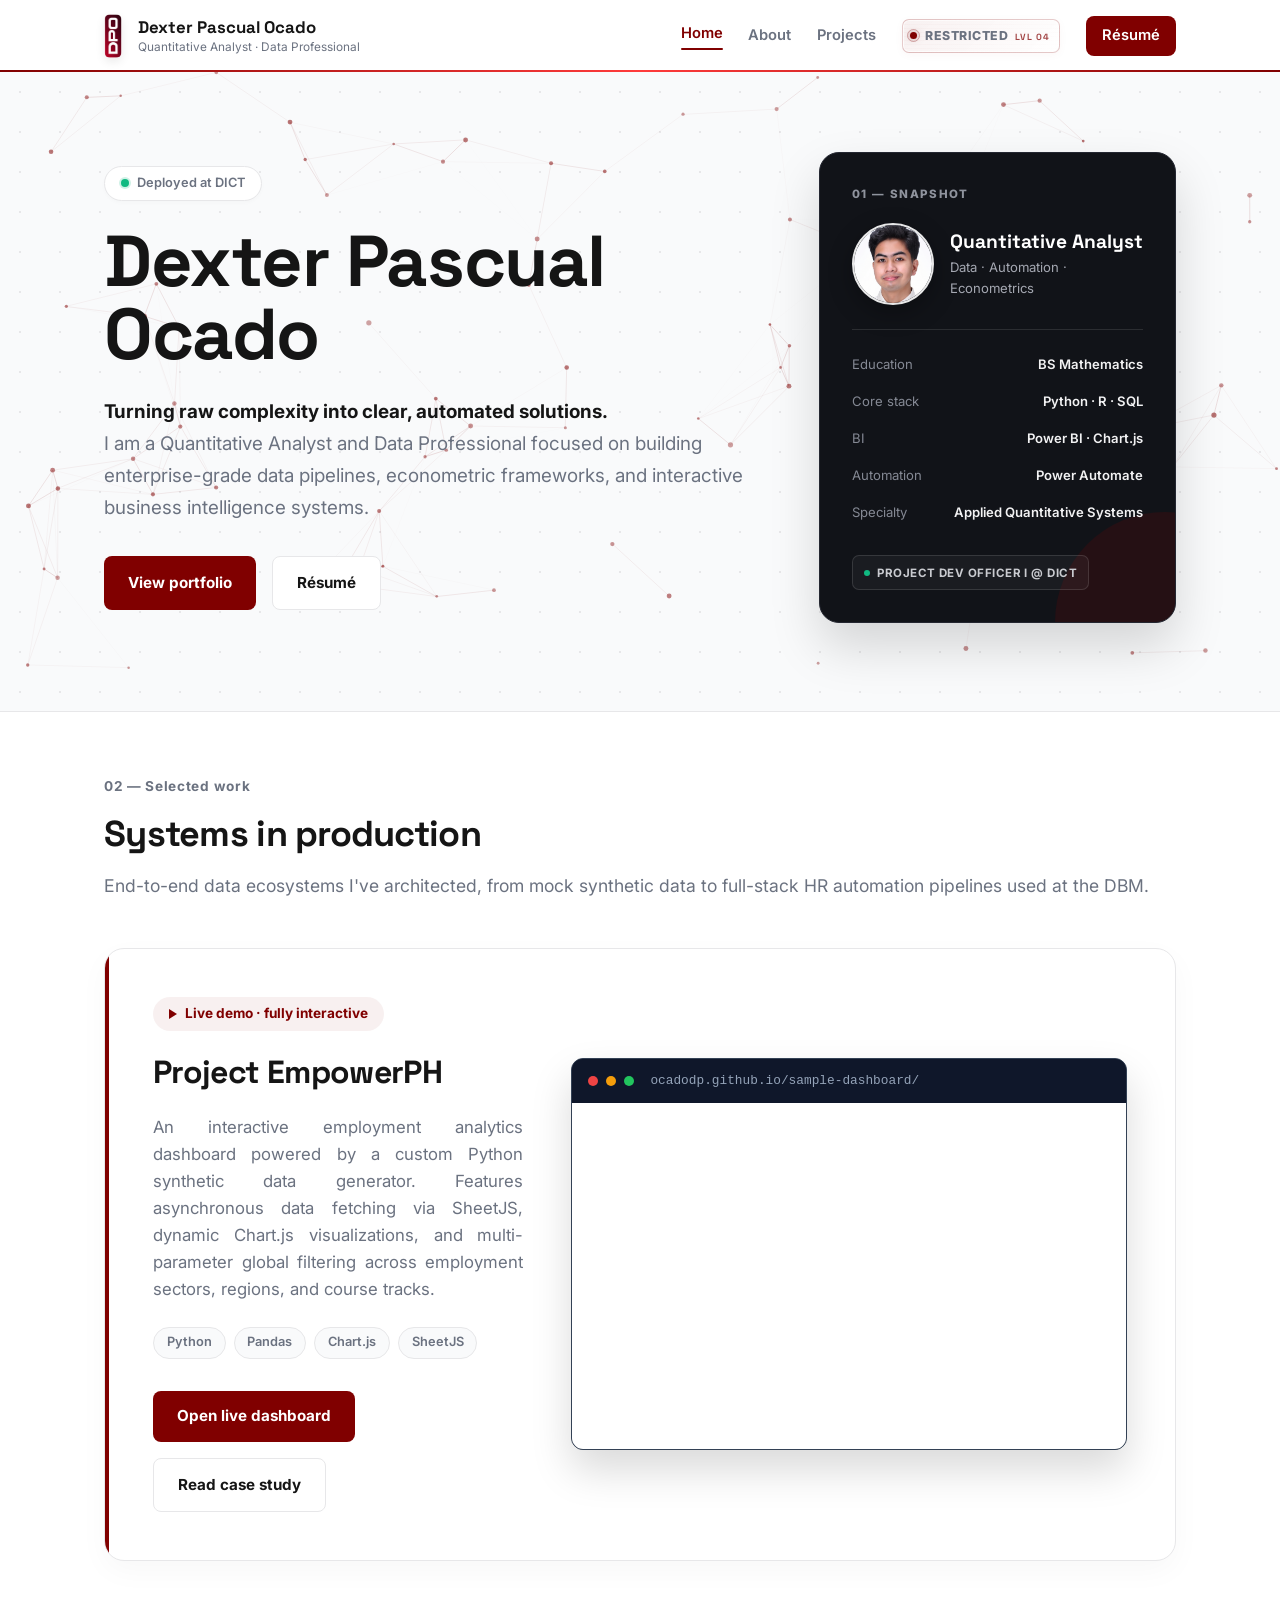
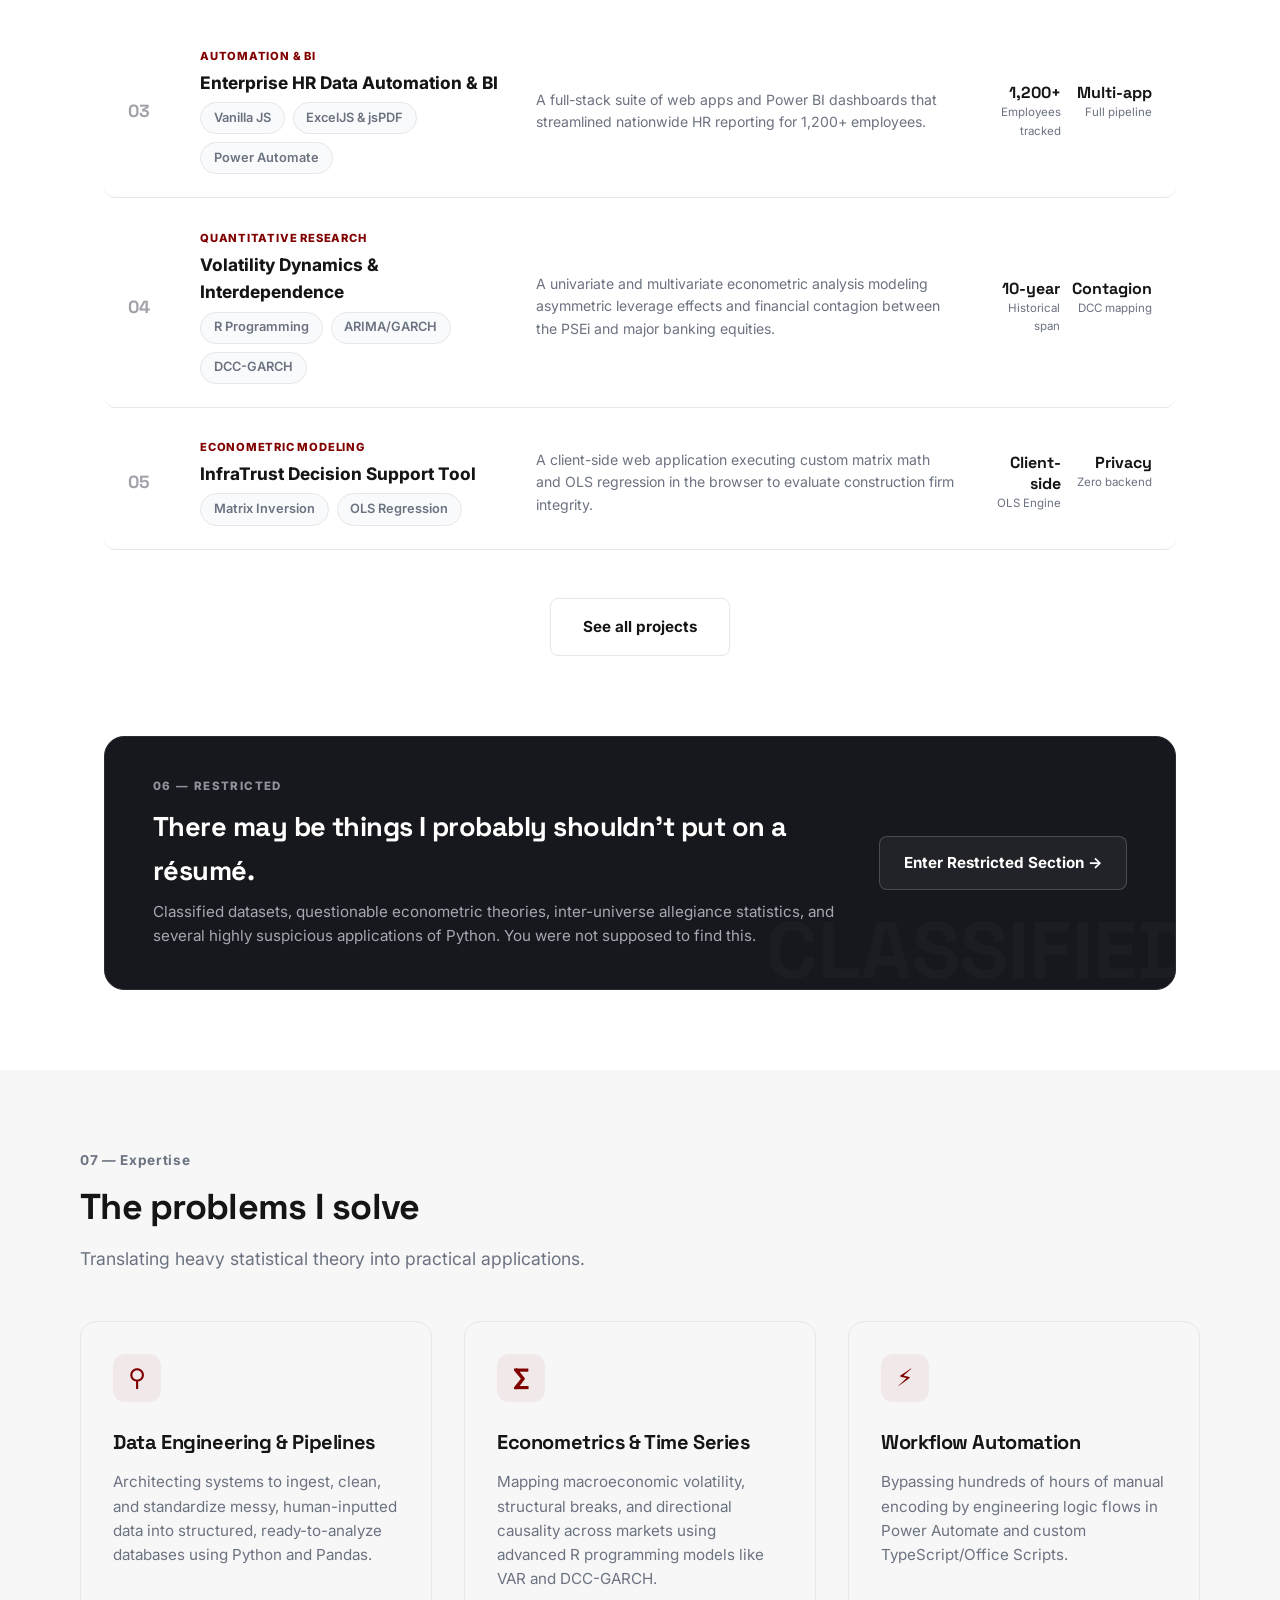
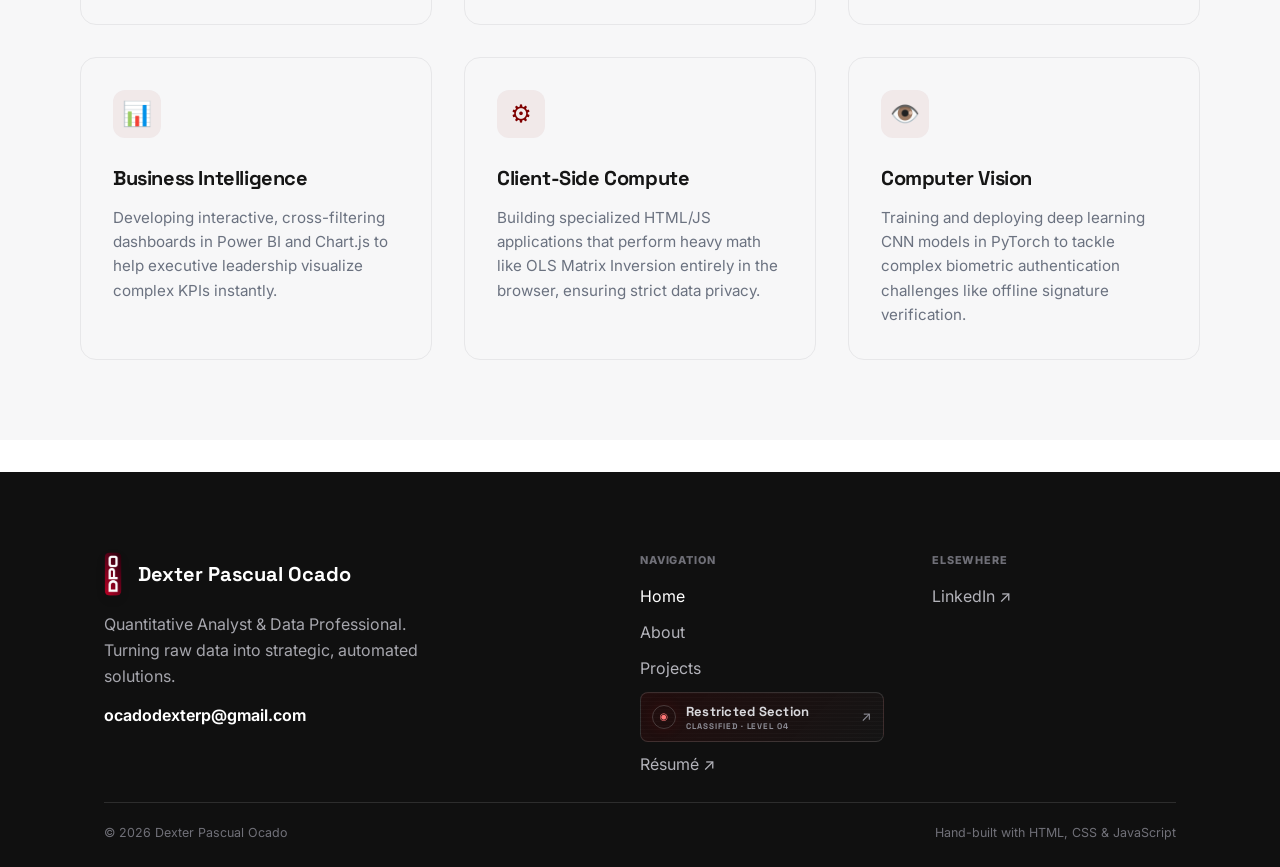
==== commit 783c884b: "Update deployment status and project title in index.html" ====
--- a/index.html
+++ b/index.html
@@ -855,7 +855,7 @@
                 <div class="hero-copy">
                     <div class="status-chip">
                         <span class="live-dot"></span>
-                        <span>Ready for Deployment</span>
+                        <span>Deployed at DICT</span>
                     </div>
 
                     <h1 class="hero-h1">
@@ -925,8 +925,8 @@
                     </div>
 
                     <div class="snapshot-bottom">
-                        <span class="snapshot-tag">
-                            Available for opportunities
+                        <span class="snapshot-tag" title="ICT Industry Development Bureau">
+                            Project Dev Officer I @ DICT
                         </span>
                     </div>
                 </aside>
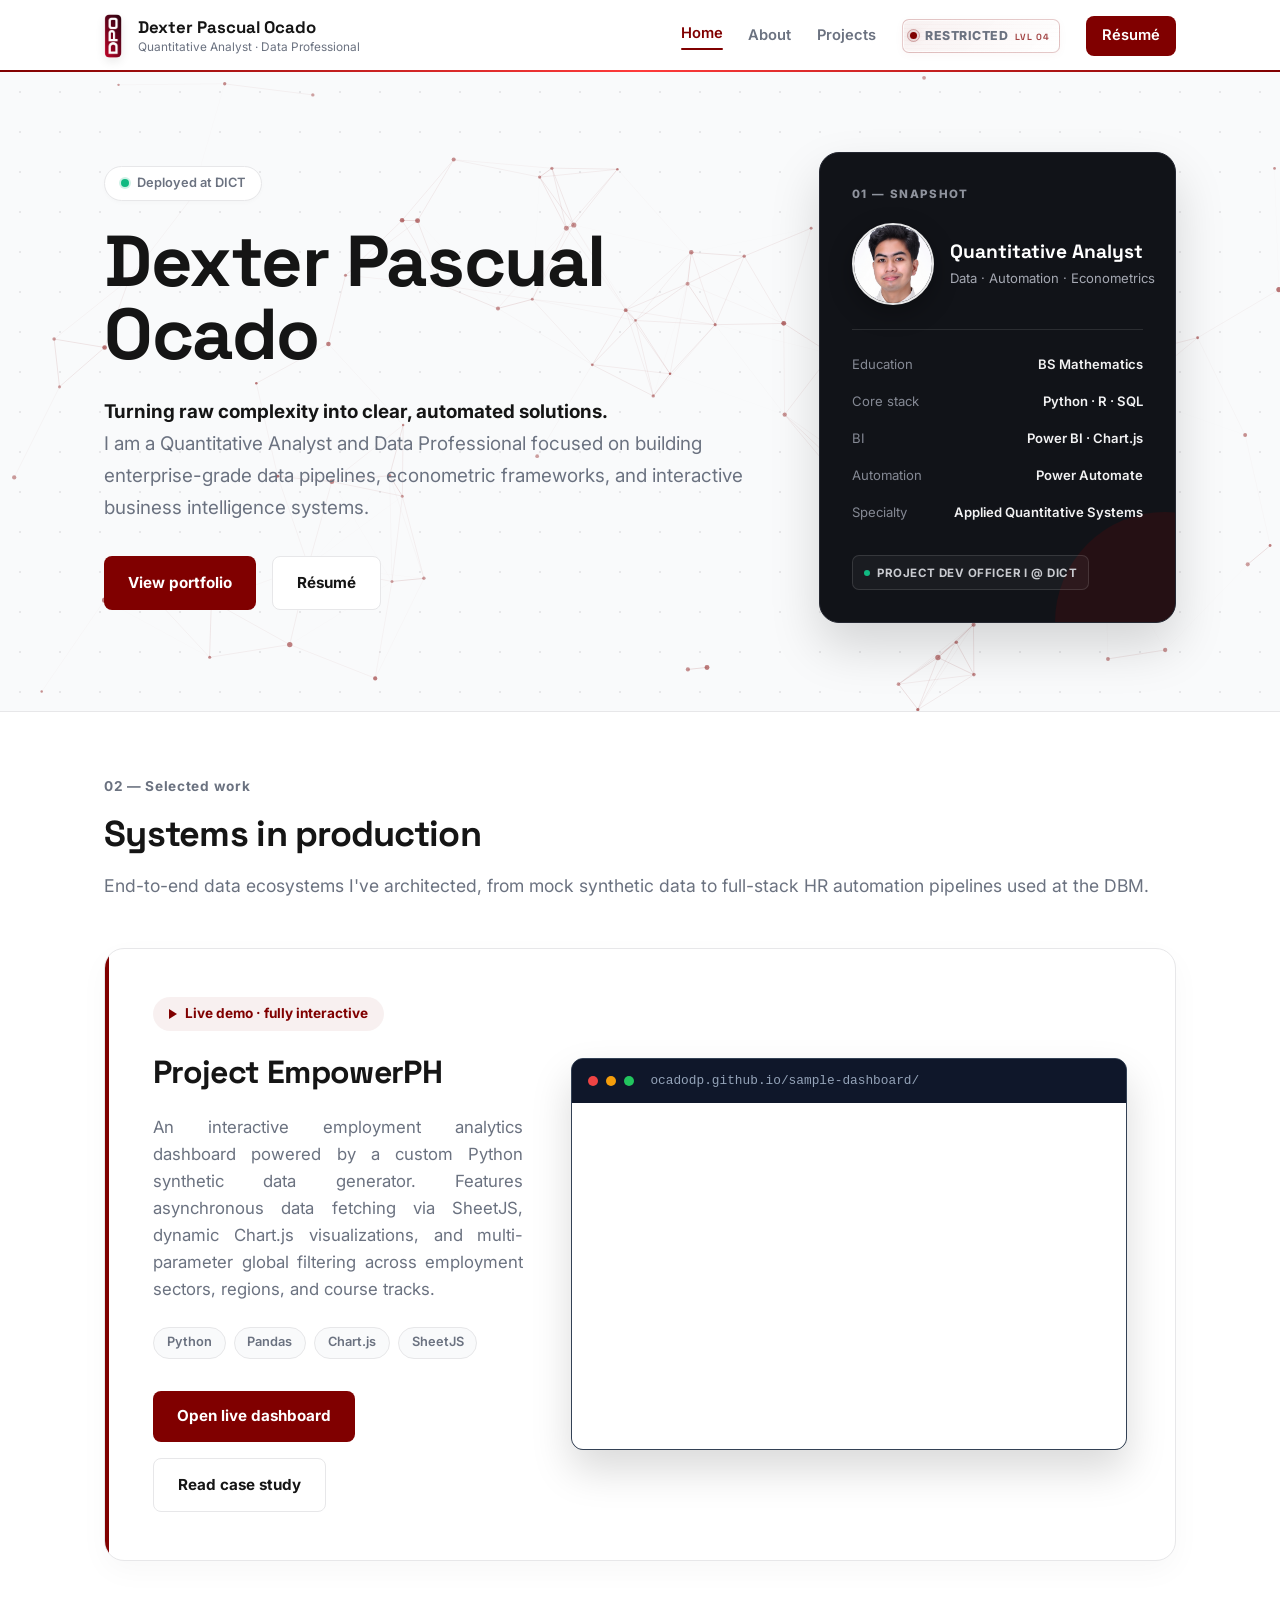
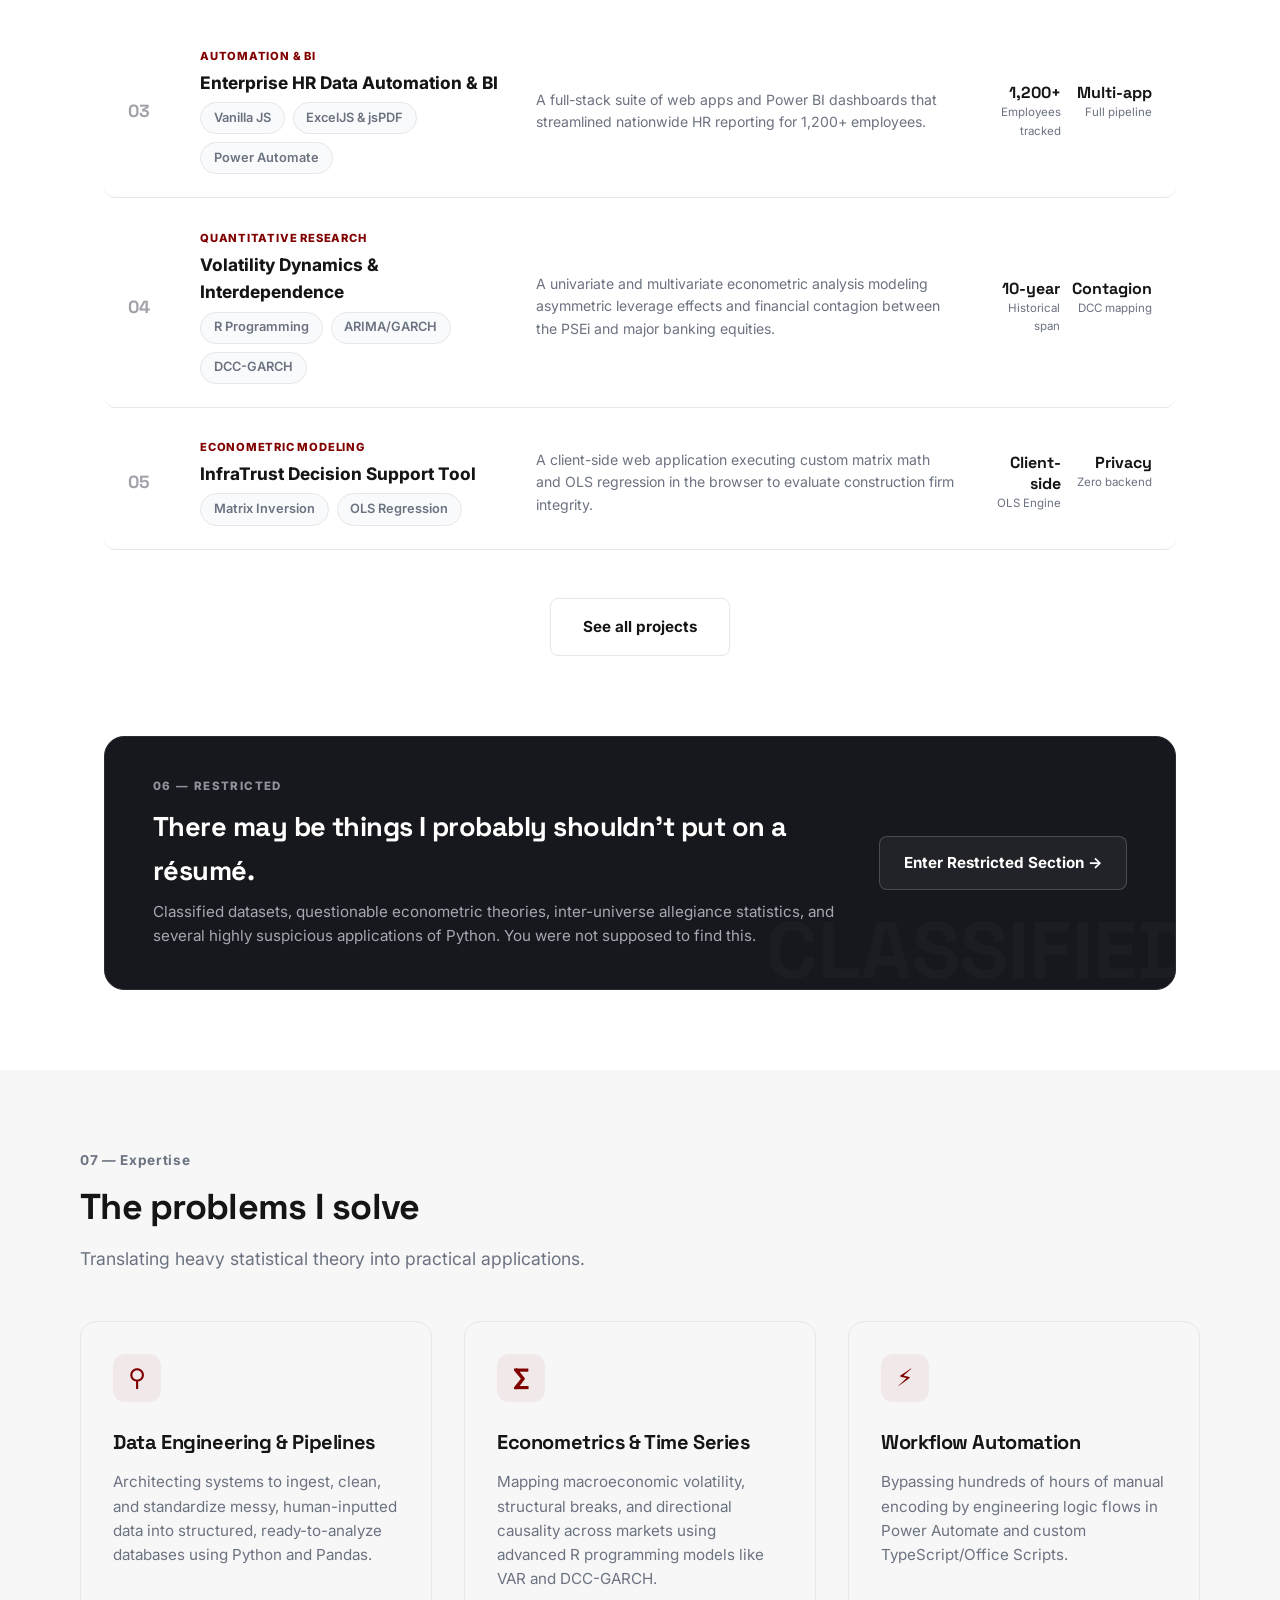
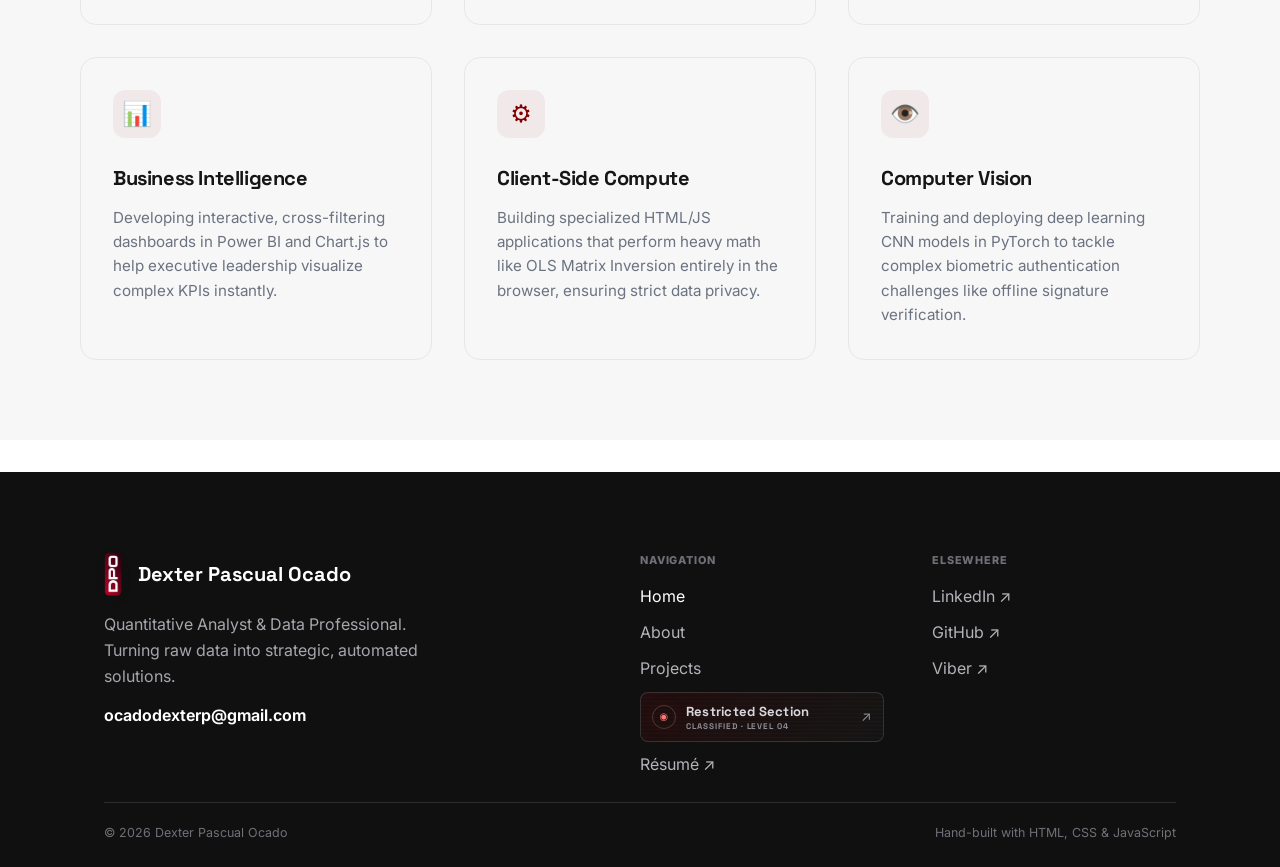
==== commit 4bc0630e: "Add nowrap to snapshot-role for text formatting" ====
--- a/index.html
+++ b/index.html
@@ -210,6 +210,7 @@
             color: var(--dark-muted);
             font-size: .82rem;
             margin-top: .3rem;
+            white-space: nowrap;
         }
 
         .snapshot-line {
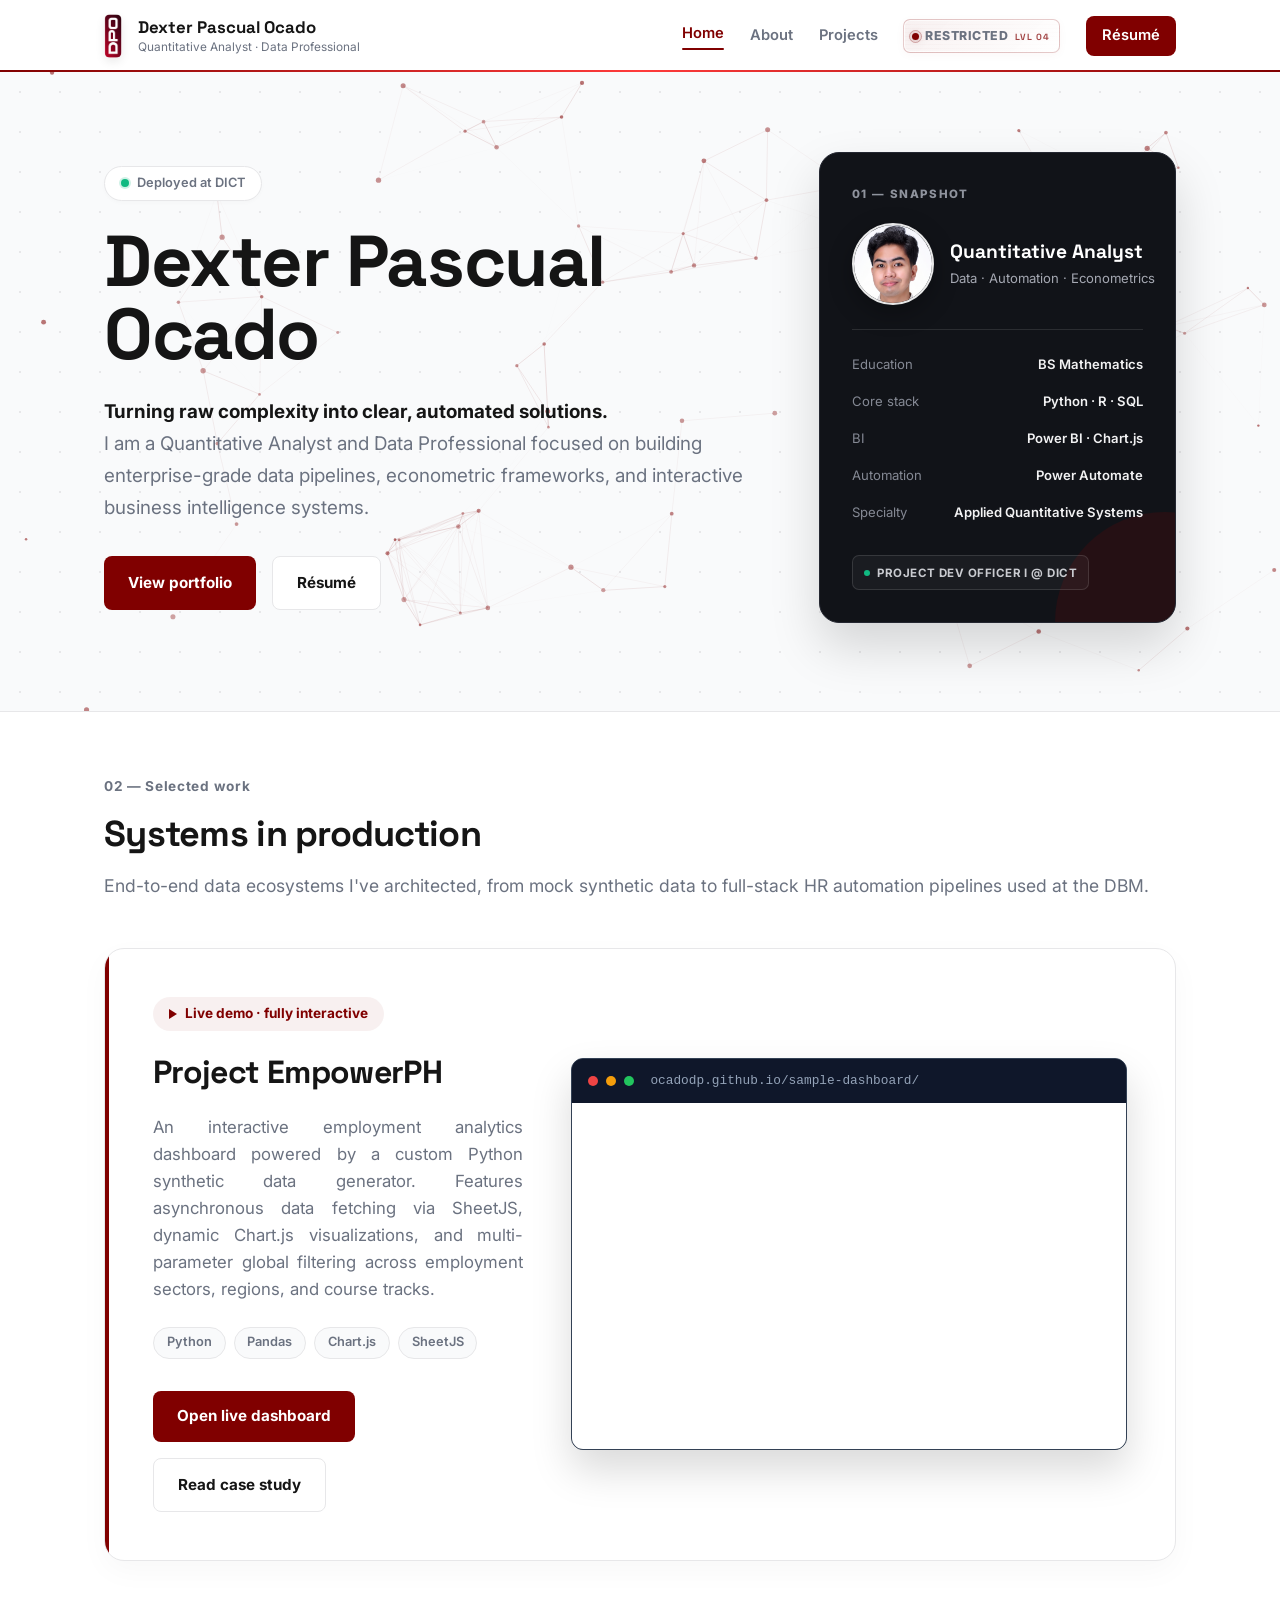
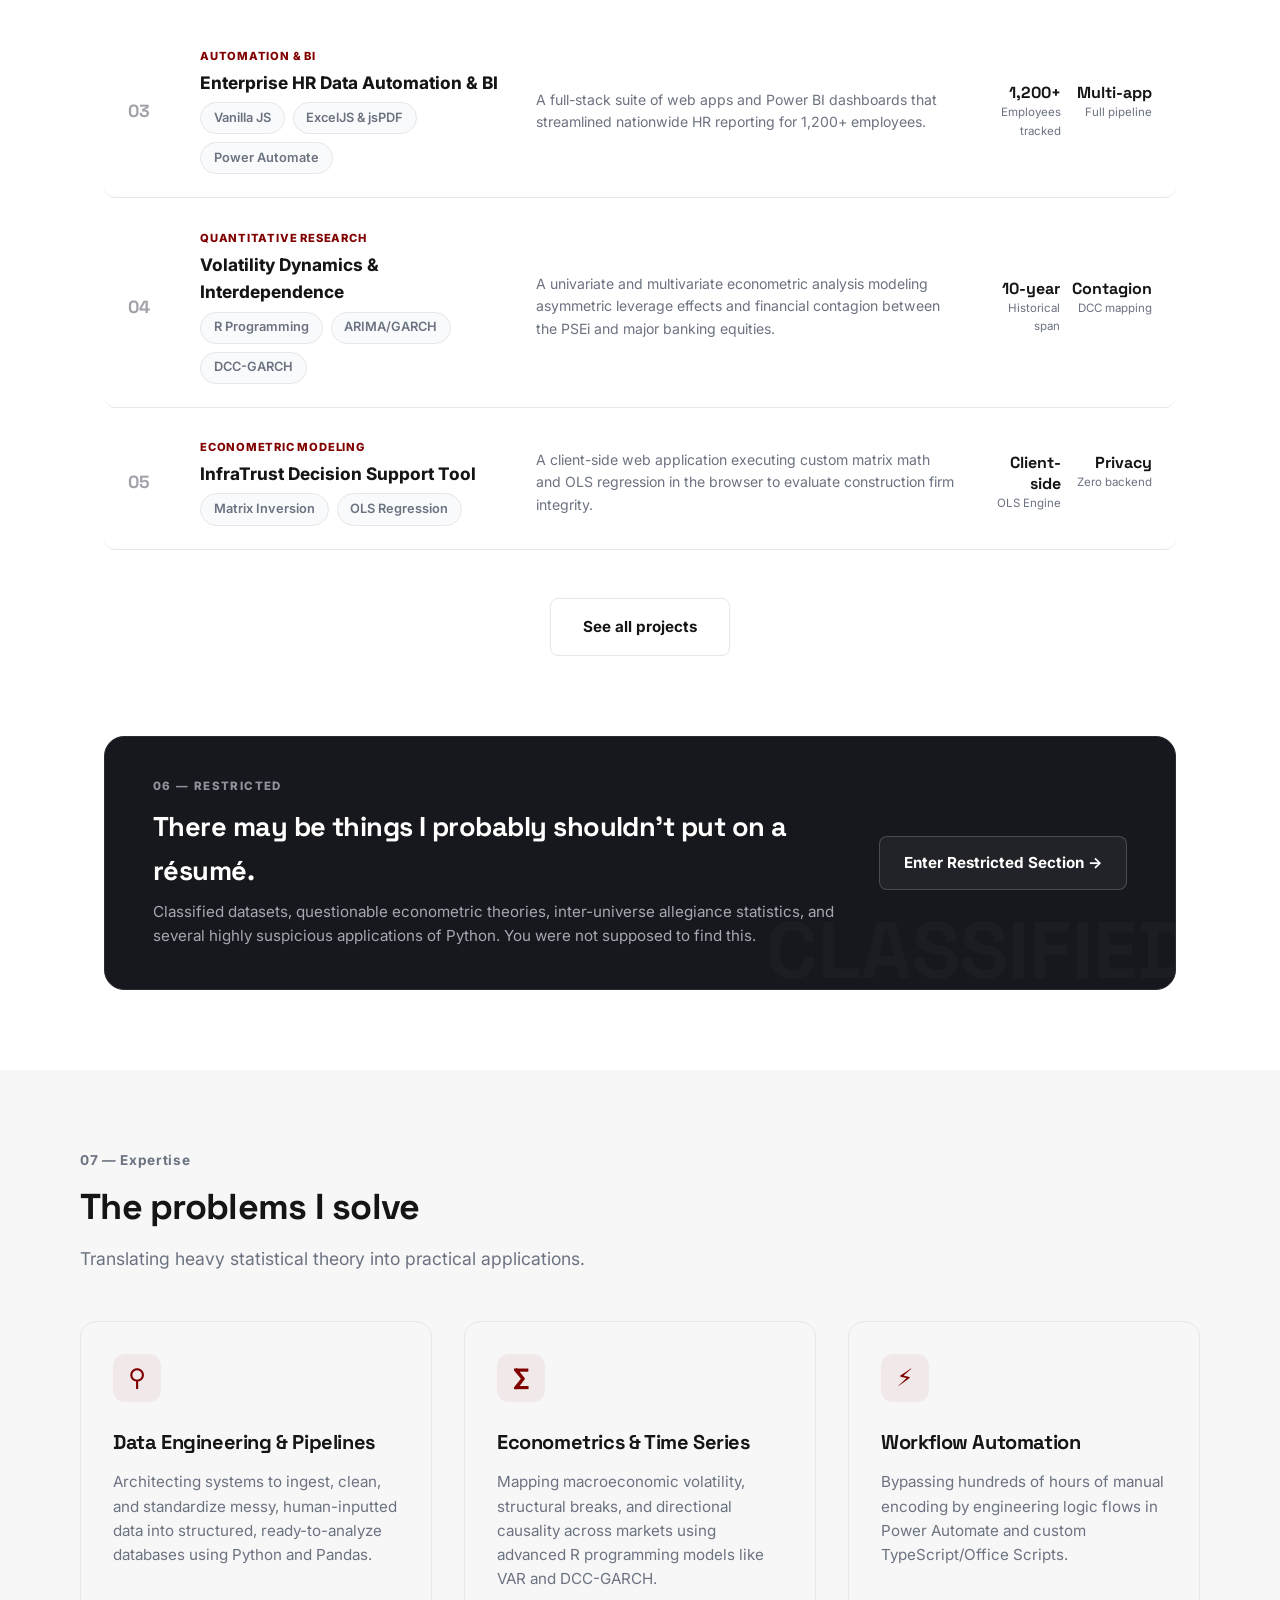
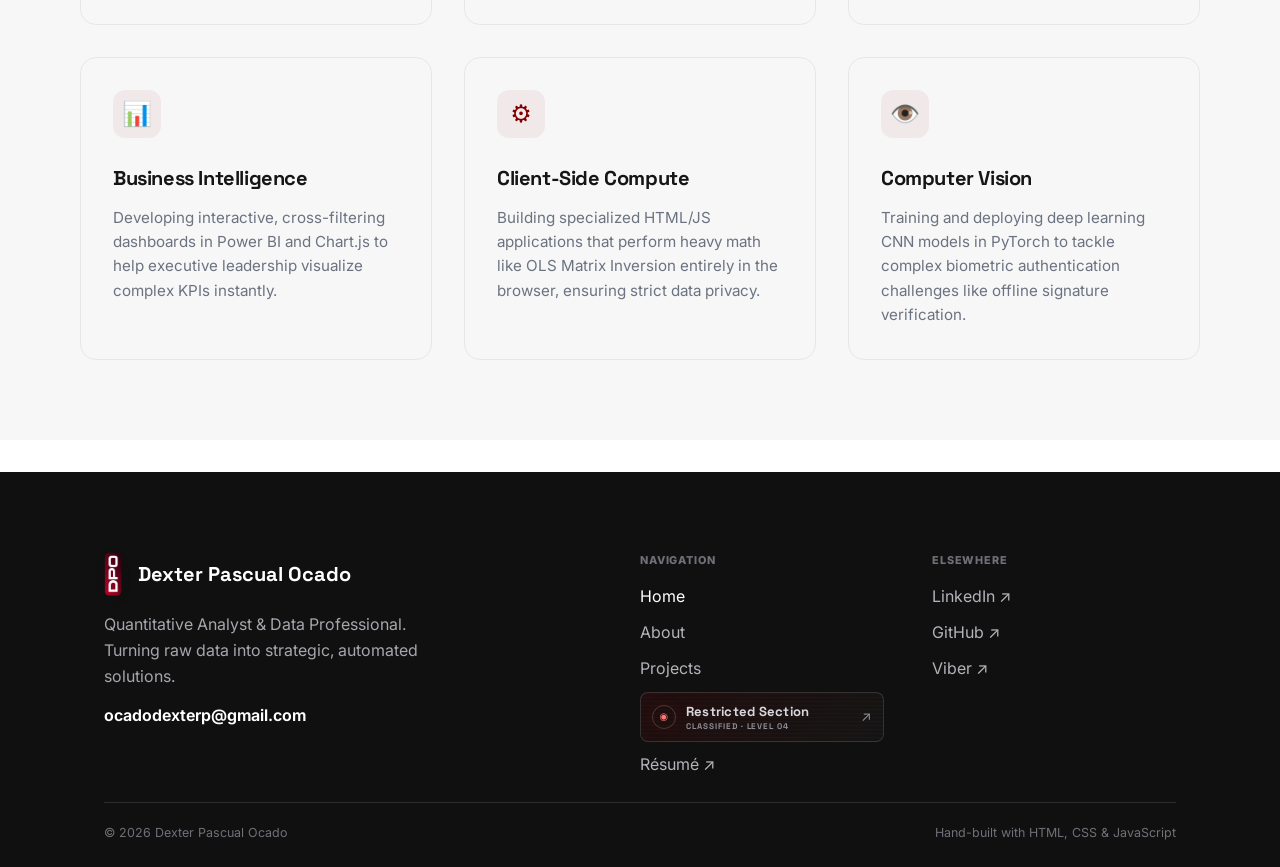
==== commit f0b477b2: "Adjust padding for .wrap class in mobile view Increased padding for the .wrap class in mobile view t" ====
--- a/index.html
+++ b/index.html
@@ -774,6 +774,10 @@
         }
 
         @media (max-width: 700px) {
+            .wrap {
+                padding: 0 1.75rem; /* Increased padding to fix the edge issue on phones */
+            }
+
             .hero {
                 padding: 4rem 0 3.5rem;
             }
--- a/components.css
+++ b/components.css
@@ -87,12 +87,22 @@
     color: var(--muted, #6b7280);
 }
 
+/* Hide the new mobile right-side actions on desktop */
+.header-actions {
+    display: none;
+}
+
 .nav {
     display: flex !important;
     gap: 1.6rem !important;
     align-items: center !important;
     font-size: .92rem;
     font-weight: 600;
+}
+
+/* Hide nav icons on desktop */
+.nav-icon {
+    display: none;
 }
 
 .nav-link {
@@ -231,25 +241,133 @@
     }
 }
 
+/* ============================================================
+   MOBILE BOTTOM NAVIGATION (ICON ONLY, INSTAGRAM STYLE)
+   ============================================================ */
 @media (max-width: 700px) {
+    /* REMOVE the blur trap so the menu can jump to the bottom */
+    .site-header {
+        backdrop-filter: none !important;
+        -webkit-backdrop-filter: none !important;
+        background: #ffffff !important;
+    }
+
+    /* Pad the bottom of the whole site so content doesn't hide behind the new nav bar */
+    body {
+        padding-bottom: 70px;
+    }
+
     .site-header .wrap {
         min-height: auto !important;
         height: auto !important;
-        padding-top: .8rem !important;
-        padding-bottom: .8rem !important;
-    }
-
+        padding-top: 0.8rem !important;
+        padding-bottom: 0.8rem !important;
+        /* Aligns logo to left, actions to right */
+        justify-content: space-between !important; 
+    }
+
+    /* Hide the text next to the logo on mobile */
+    .brand-lockup {
+        display: none !important;
+    }
+
+    /* Show the new right-side icons (GitHub, Email, Résumé) */
+    .header-actions {
+        display: flex !important;
+        align-items: center;
+        gap: 0.9rem;
+    }
+
+    .header-action-btn {
+        color: #111827;
+        display: flex;
+        align-items: center;
+        justify-content: center;
+    }
+
+    .header-action-btn svg {
+        width: 20px;
+        height: 20px;
+        stroke-width: 1.8;
+        transition: stroke 0.2s ease;
+    }
+
+    .header-action-btn:hover svg {
+        stroke: #800000;
+    }
+
+    /* Move Nav to Bottom */
     .nav {
-        gap: .8rem !important;
-        font-size: .8rem !important;
-        flex-wrap: wrap !important;
-        justify-content: flex-end !important;
-    }
-
-    .brand-kicker {
-        display: none;
-    }
-
+        position: fixed !important;
+        bottom: 0 !important;
+        left: 0 !important;
+        width: 100% !important;
+        background: rgba(255, 255, 255, 0.96) !important;
+        backdrop-filter: blur(15px);
+        -webkit-backdrop-filter: blur(15px);
+        display: flex !important;
+        flex-wrap: nowrap !important;
+        justify-content: space-evenly !important;
+        align-items: center !important;
+        /* safe-area-inset prevents overlapping with the iPhone home swipe bar */
+        padding: 0.75rem 0.5rem calc(0.75rem + env(safe-area-inset-bottom)) !important;
+        margin: 0 !important;
+        border-top: 1px solid #e5e7eb;
+        box-shadow: 0 -4px 25px rgba(0, 0, 0, 0.06) !important;
+        z-index: 1000 !important;
+        gap: 0 !important;
+    }
+
+    /* Hide text, enlarge and center icons */
+    .nav-text {
+        display: none !important;
+    }
+
+    .nav-icon {
+        display: block !important;
+        width: 24px;
+        height: 24px;
+        margin: 0 auto;
+        stroke-width: 1.75;
+    }
+
+    .nav-link {
+        display: flex !important;
+        align-items: center;
+        justify-content: center;
+        padding: 0.6rem 0 !important;
+        flex: 1;
+        transform: none !important; /* Stop vertical jump on hover */
+    }
+
+    /* Center the active underline directly under the icon */
+    .nav-link.is-current::after {
+        bottom: -2px;
+        width: 20px;
+        left: 50%;
+        transform: translateX(-50%);
+    }
+
+    /* Make restricted link completely clean (no box styling on mobile) */
+    .nav-link.nav-restricted {
+        border: none !important;
+        background: none !important;
+        box-shadow: none !important;
+        padding: 0.6rem 0 !important;
+        border-radius: 0 !important;
+        min-height: auto;
+    }
+
+    .nav-link.nav-restricted.is-current::after {
+        display: none !important;
+    }
+
+    /* Hide the old resume link inside the bottom nav on mobile since it's now in the header */
+    .nav-resume {
+        display: none !important;
+    }
+
+    /* Footer adjustments */
     .footer-grid {
         grid-template-columns: 1fr !important;
         gap: 2rem !important;
@@ -257,6 +375,7 @@
 
     .footer-bottom {
         display: block !important;
+        padding-bottom: 2rem !important;
     }
 }
 
@@ -269,9 +388,22 @@
     }
 }
 
+/* Pulsing red lock animation */
+@media (max-width: 700px) {
+    .pulsing-lock {
+        stroke: #800000 !important;
+        animation: lockPulse 1.8s infinite ease-in-out;
+    }
+}
+
+@keyframes lockPulse {
+    0% { transform: scale(1); filter: drop-shadow(0 0 0 rgba(128, 0, 0, 0)); }
+    50% { transform: scale(1.15); filter: drop-shadow(0 0 8px rgba(128, 0, 0, 0.6)); }
+    100% { transform: scale(1); filter: drop-shadow(0 0 0 rgba(128, 0, 0, 0)); }
+}
+
 /* ============================================================
-   RESTRICTED SECTION — CLASSIFIED ACCESS TREATMENT
-   Scoped so Home / About / Projects retain their existing chrome.
+   RESTRICTED SECTION — CLASSIFIED ACCESS TREATMENT (Desktop)
    ============================================================ */
 
 .nav-link.nav-restricted {
@@ -502,26 +634,3 @@
     0% { transform: scale(.65); opacity: .75; }
     70%, 100% { transform: scale(1.7); opacity: 0; }
 }
-
-@media (max-width: 700px) {
-    .nav-link.nav-restricted {
-        min-height: 30px;
-        padding: .18rem .48rem;
-    }
-    .restricted-main {
-        font-size: .68rem;
-    }
-    .restricted-sub,
-    .nav-link.nav-restricted.is-current::after {
-        display: none;
-    }
-}
-
-@media (prefers-reduced-motion: reduce) {
-    .restricted-signal::after,
-    .nav-link.nav-restricted::before,
-    .footer-links .footer-restricted::before {
-        animation: none;
-        transition: none;
-    }
-}
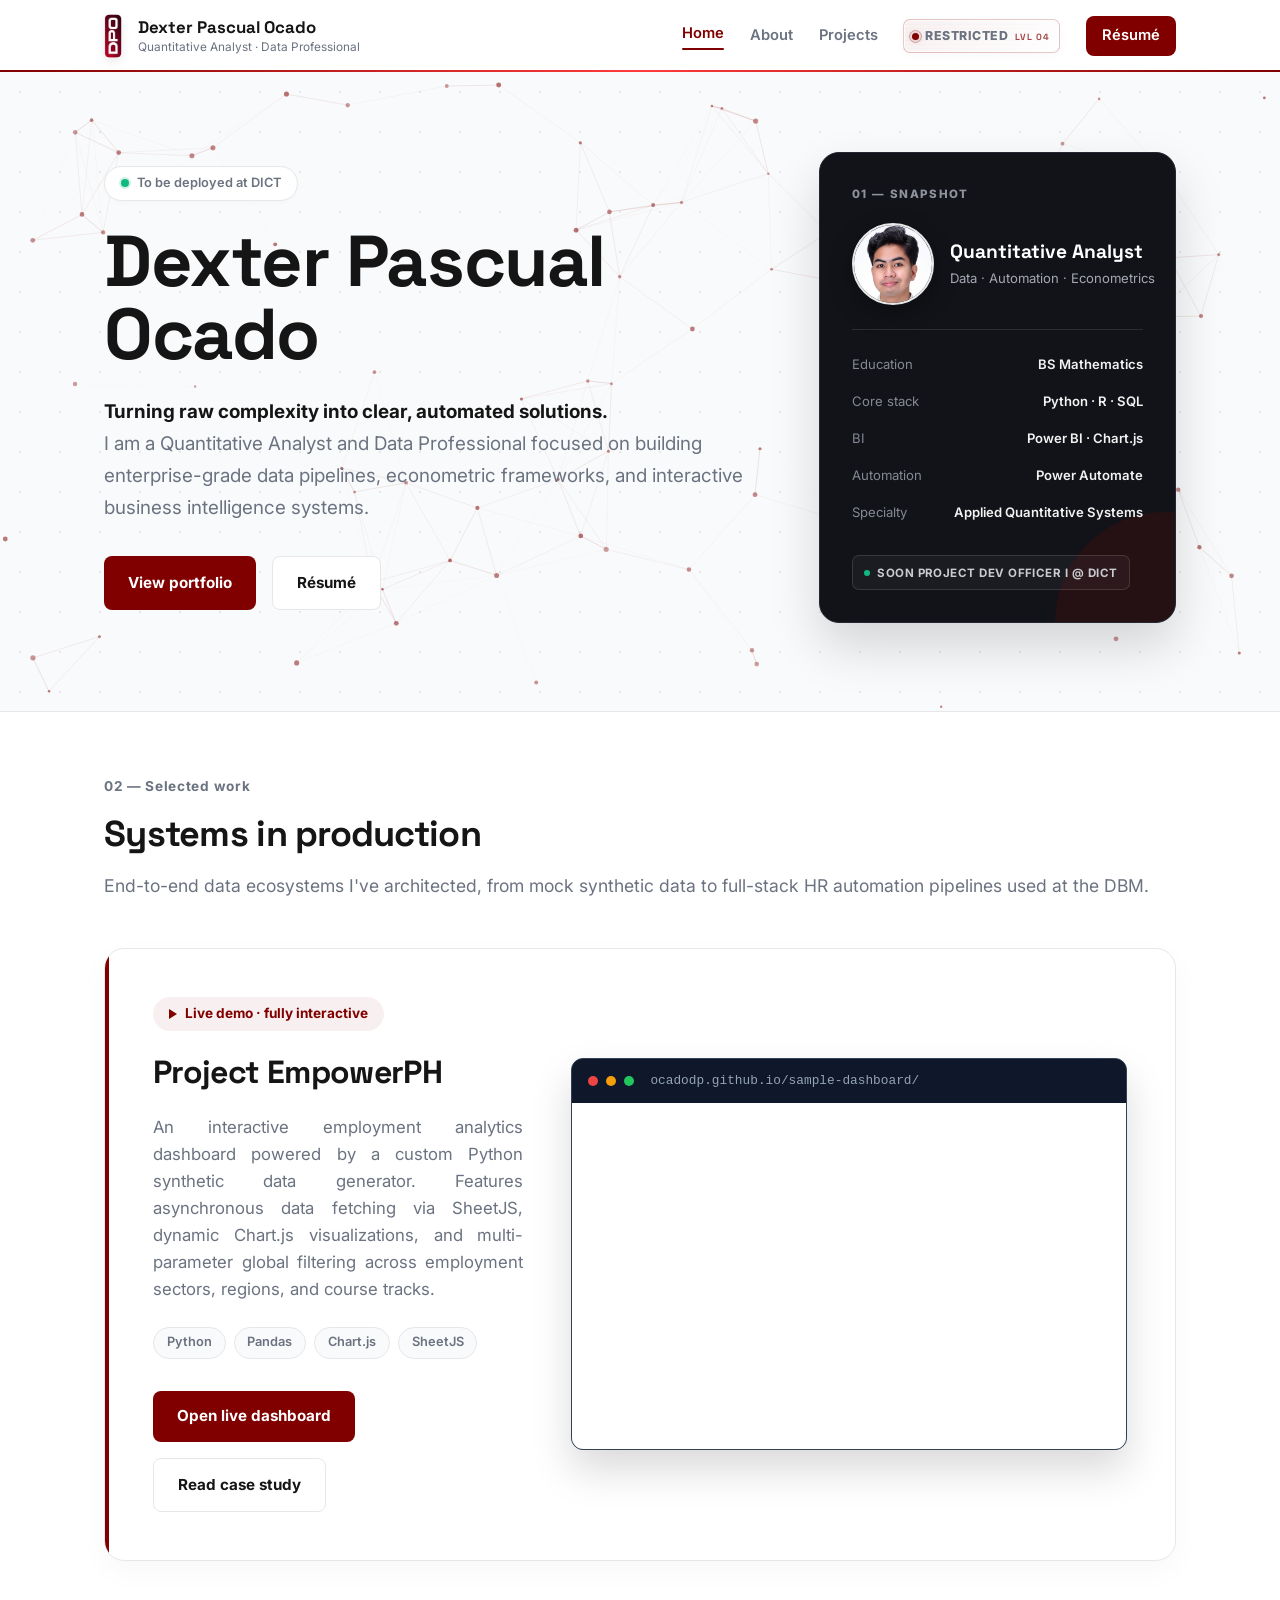
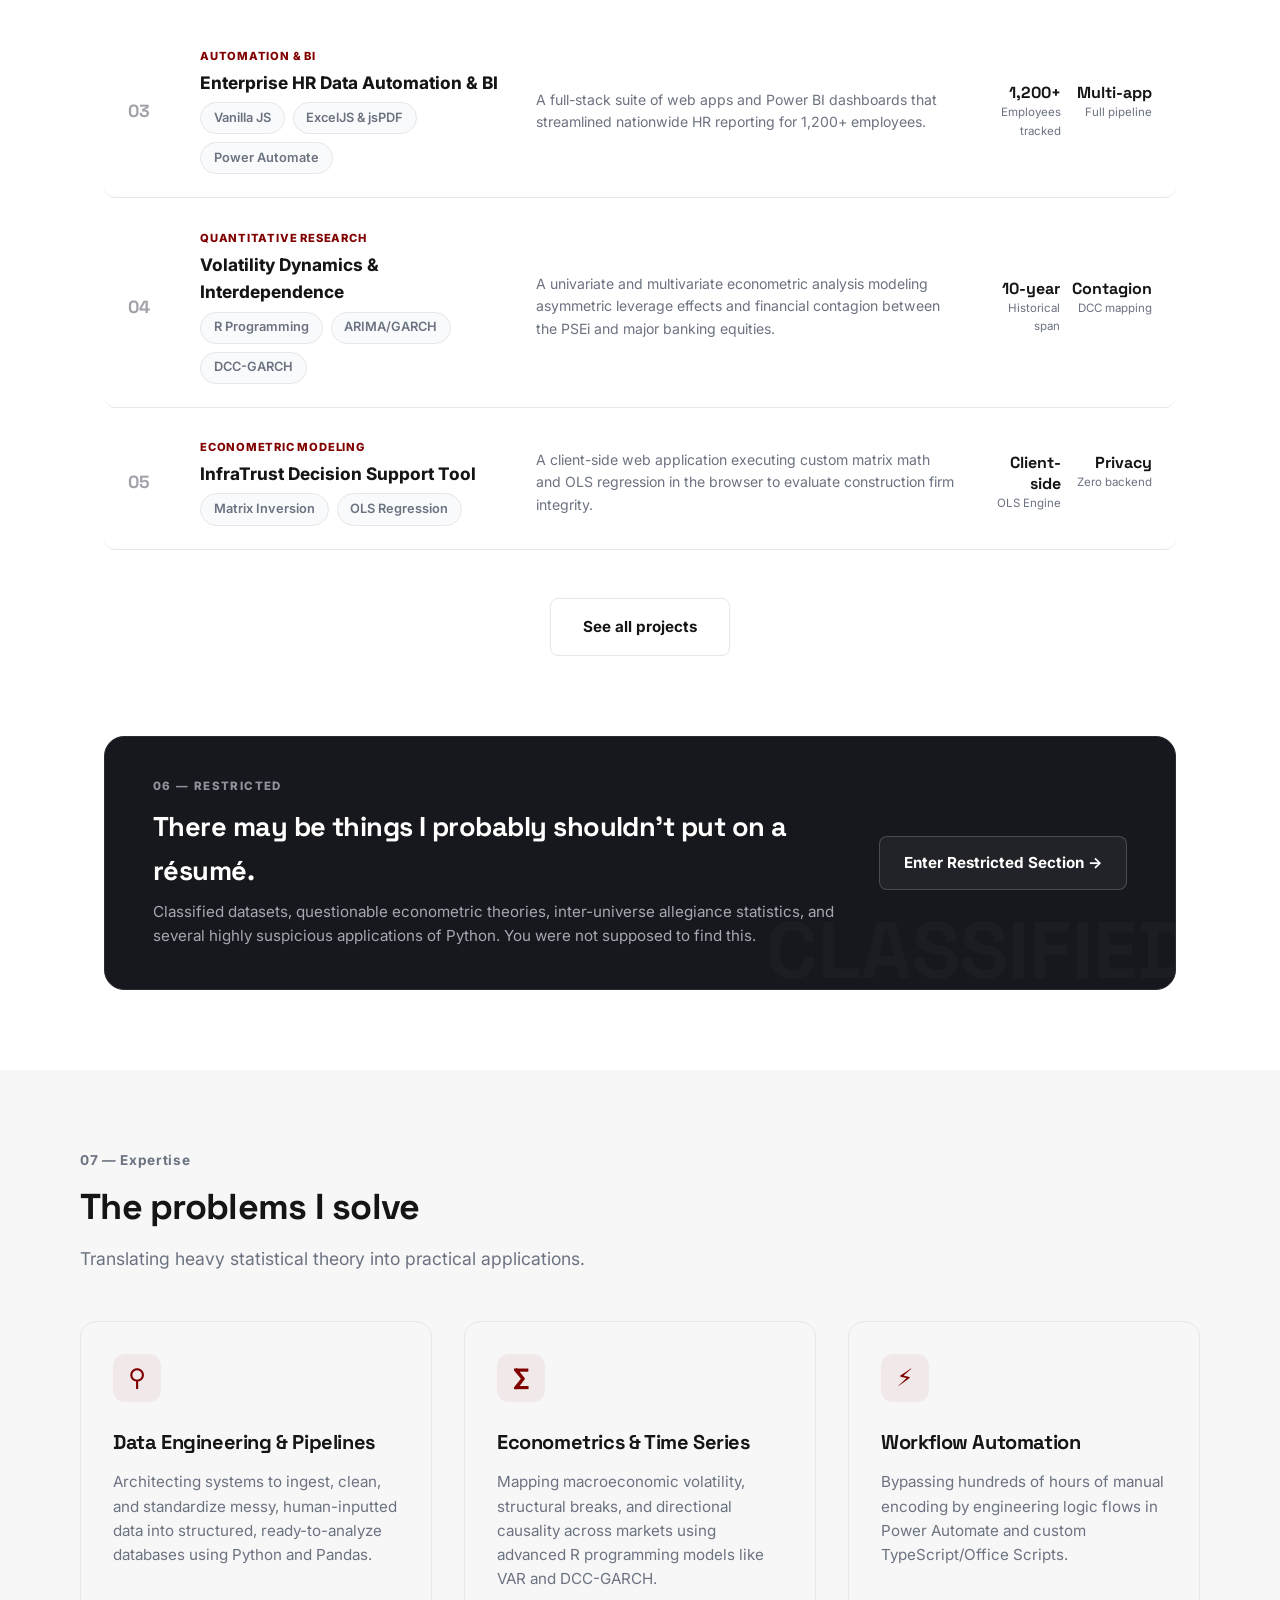
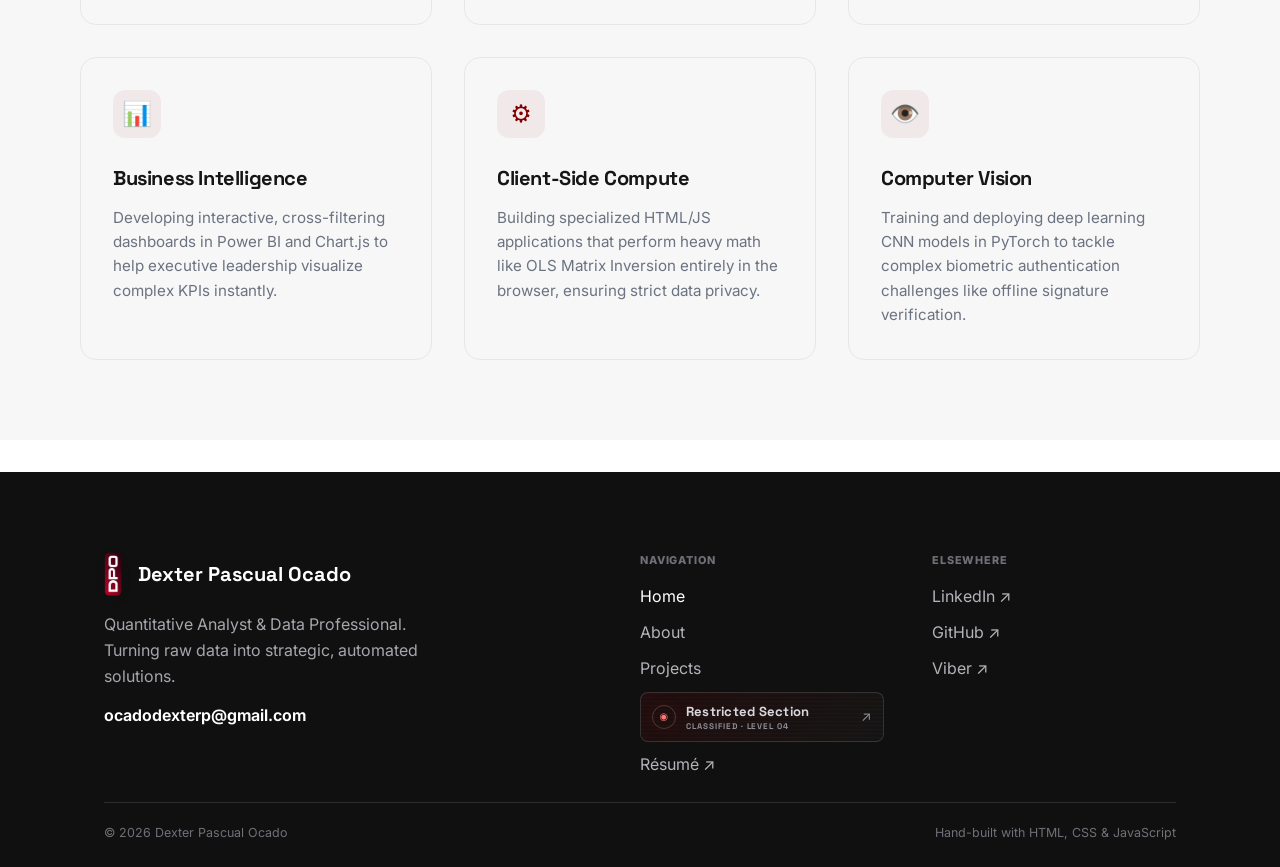
==== commit 4a20329b: "Update deployment status and title in index.html" ====
--- a/index.html
+++ b/index.html
@@ -860,7 +860,7 @@
                 <div class="hero-copy">
                     <div class="status-chip">
                         <span class="live-dot"></span>
-                        <span>Deployed at DICT</span>
+                        <span>To be deployed at DICT</span>
                     </div>
 
                     <h1 class="hero-h1">
@@ -931,7 +931,7 @@
 
                     <div class="snapshot-bottom">
                         <span class="snapshot-tag" title="ICT Industry Development Bureau">
-                            Project Dev Officer I @ DICT
+                             Soon Project Dev Officer I @ DICT
                         </span>
                     </div>
                 </aside>
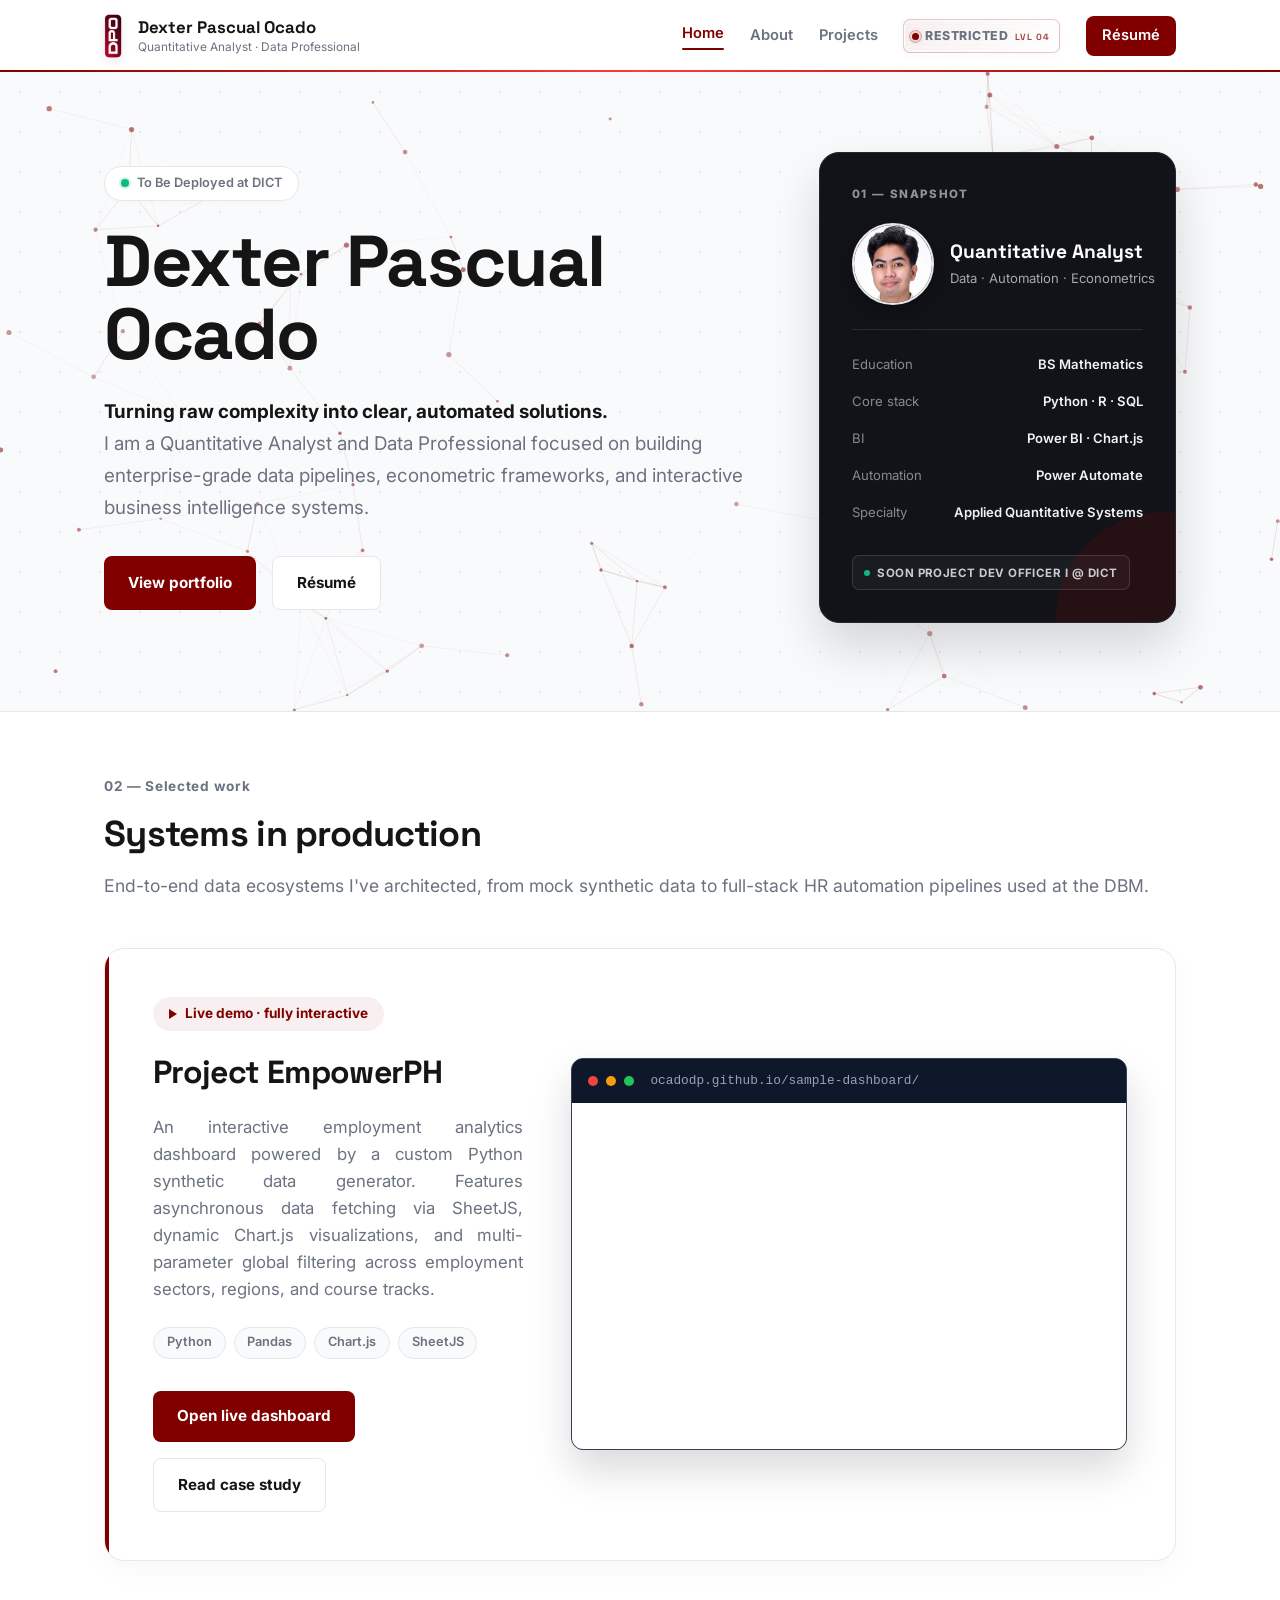
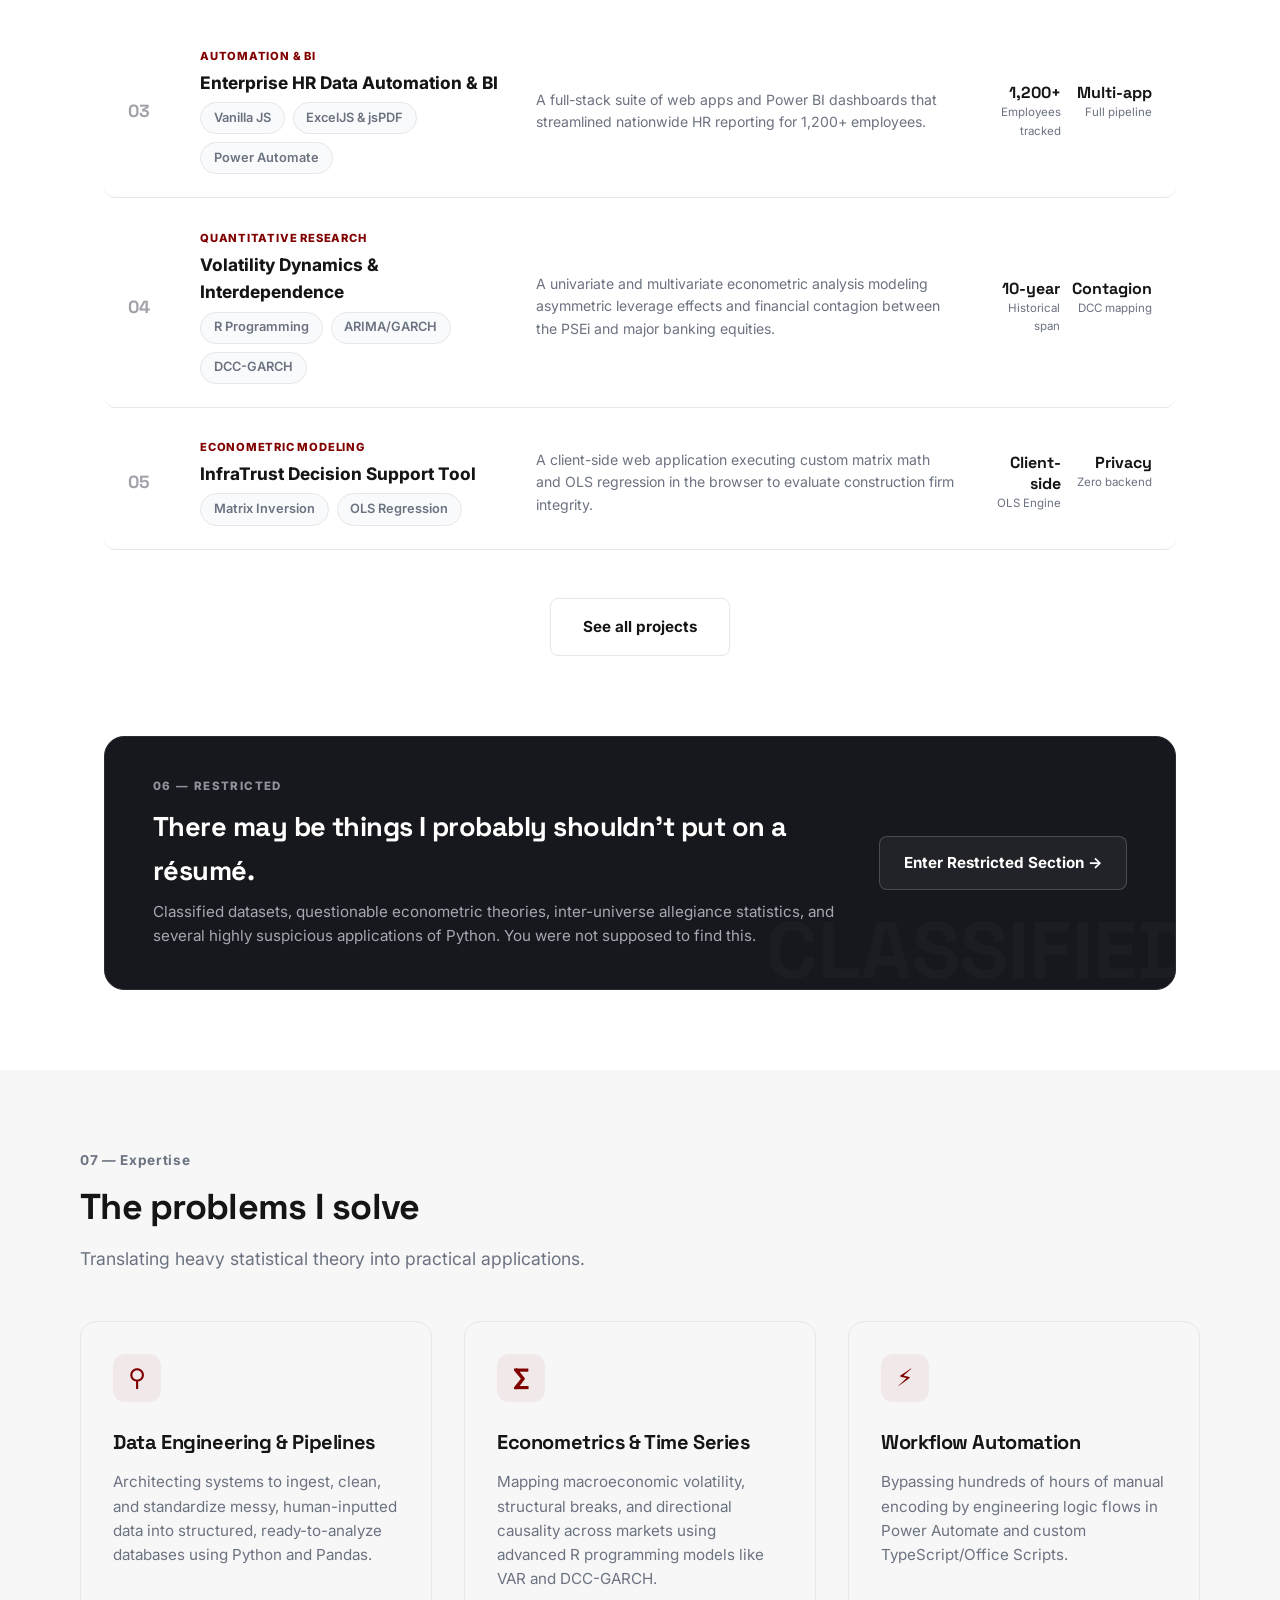
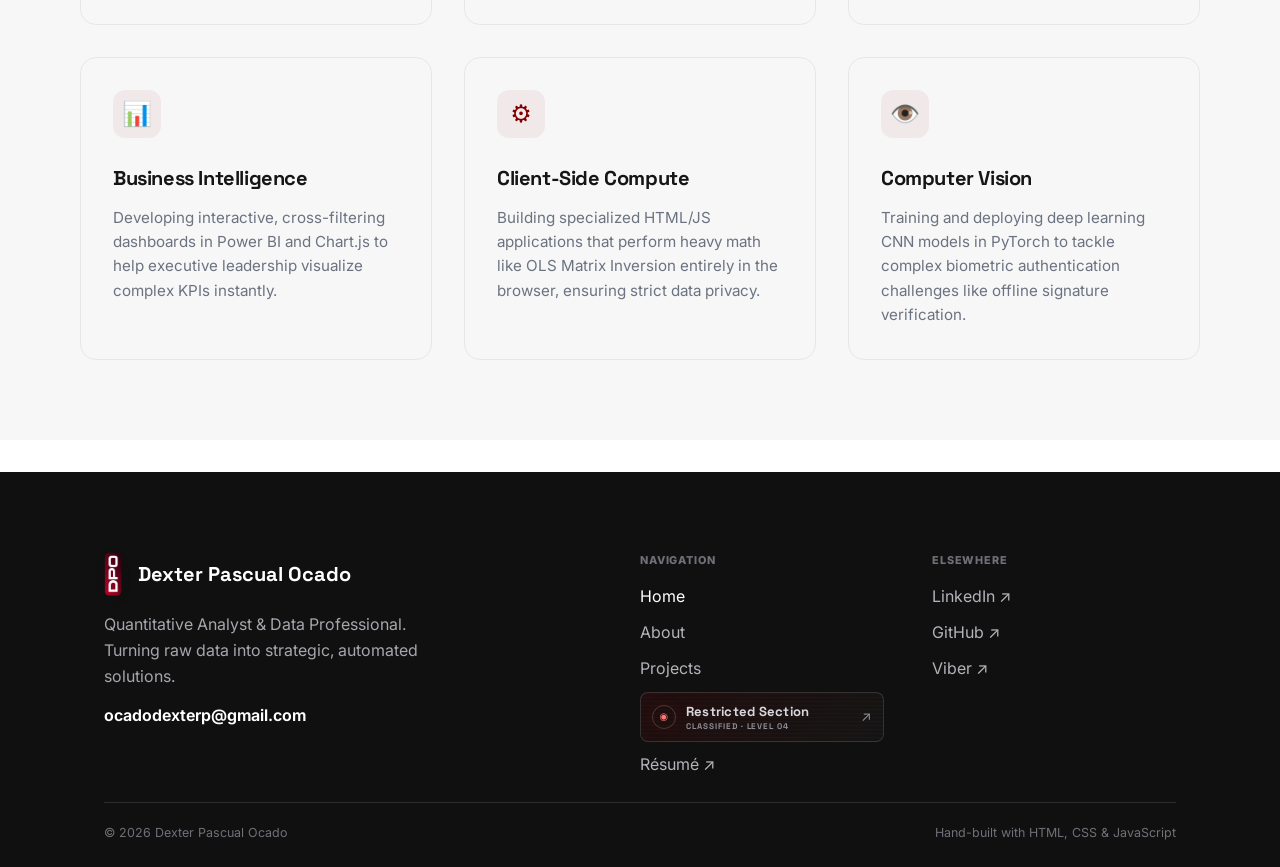
==== commit 8b100bbc: "Update deployment status text to title case" ====
--- a/index.html
+++ b/index.html
@@ -860,7 +860,7 @@
                 <div class="hero-copy">
                     <div class="status-chip">
                         <span class="live-dot"></span>
-                        <span>To be deployed at DICT</span>
+                        <span>To Be Deployed at DICT</span>
                     </div>
 
                     <h1 class="hero-h1">
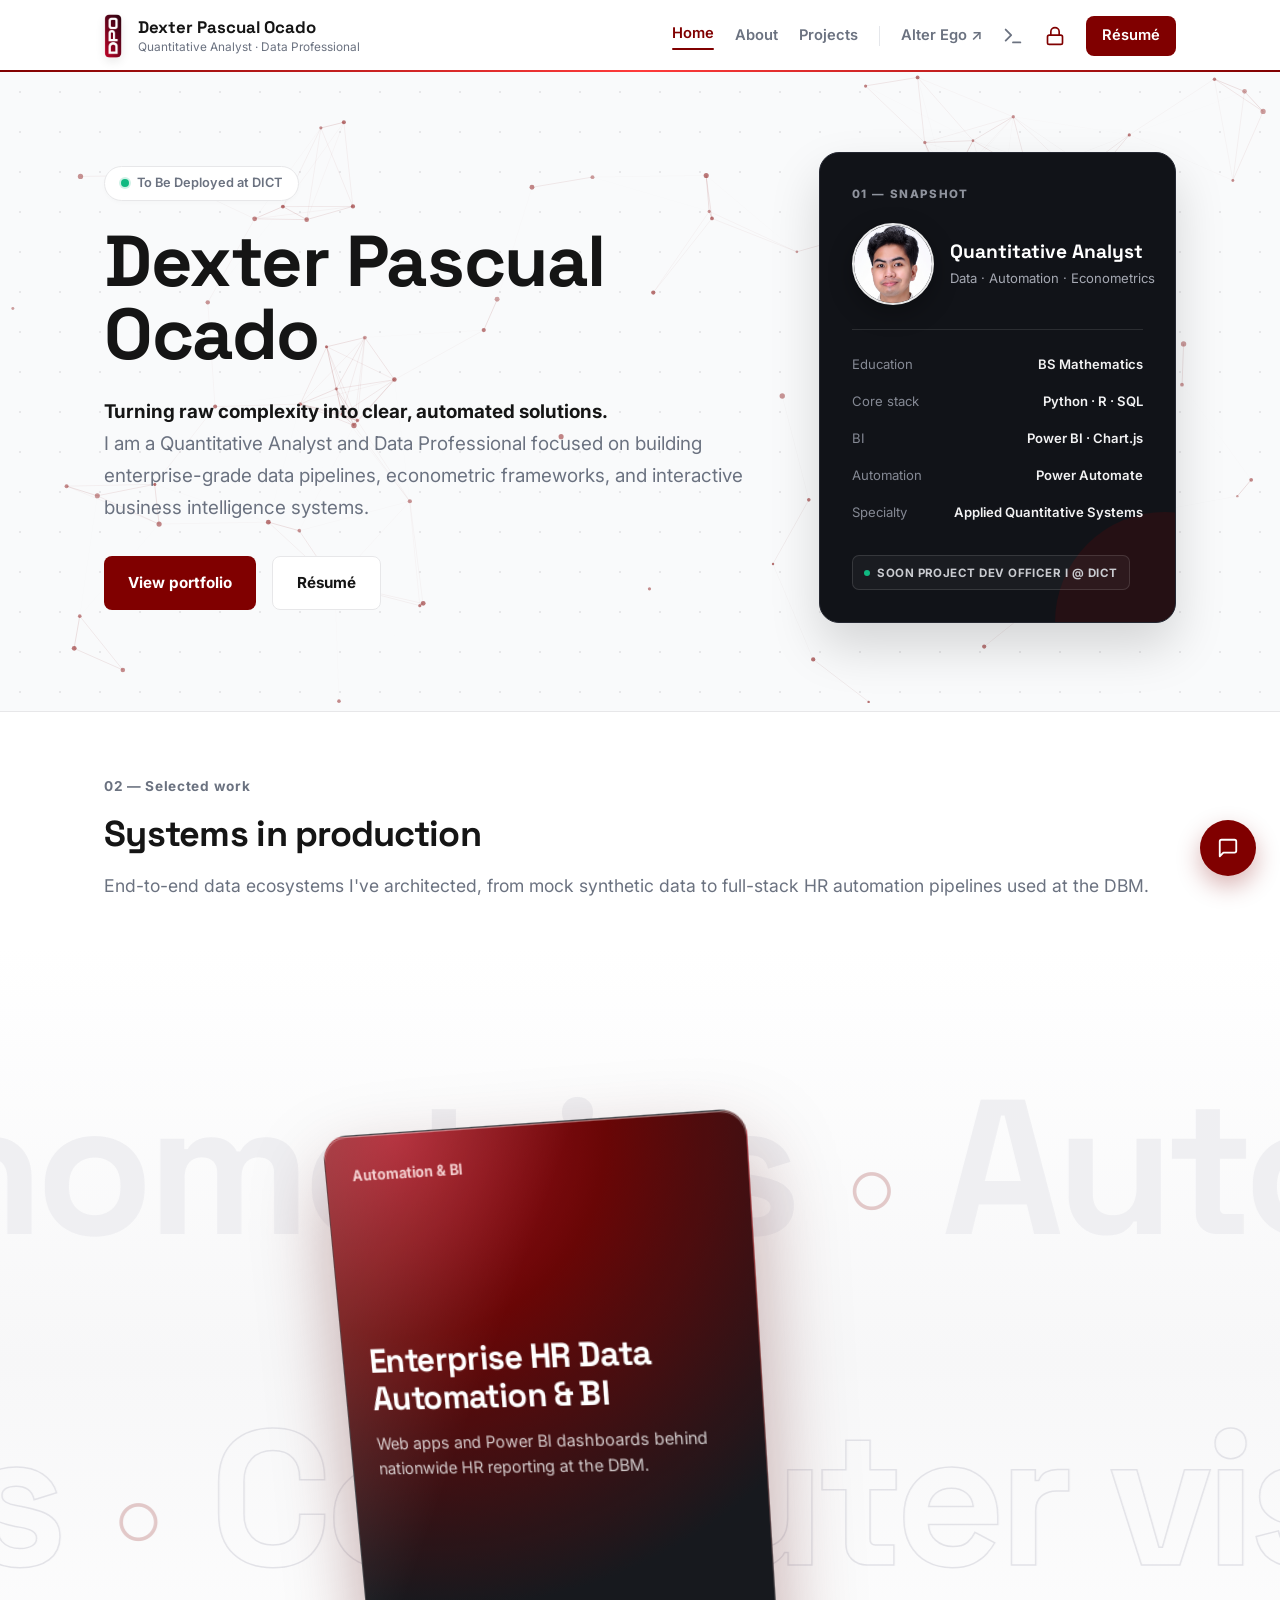
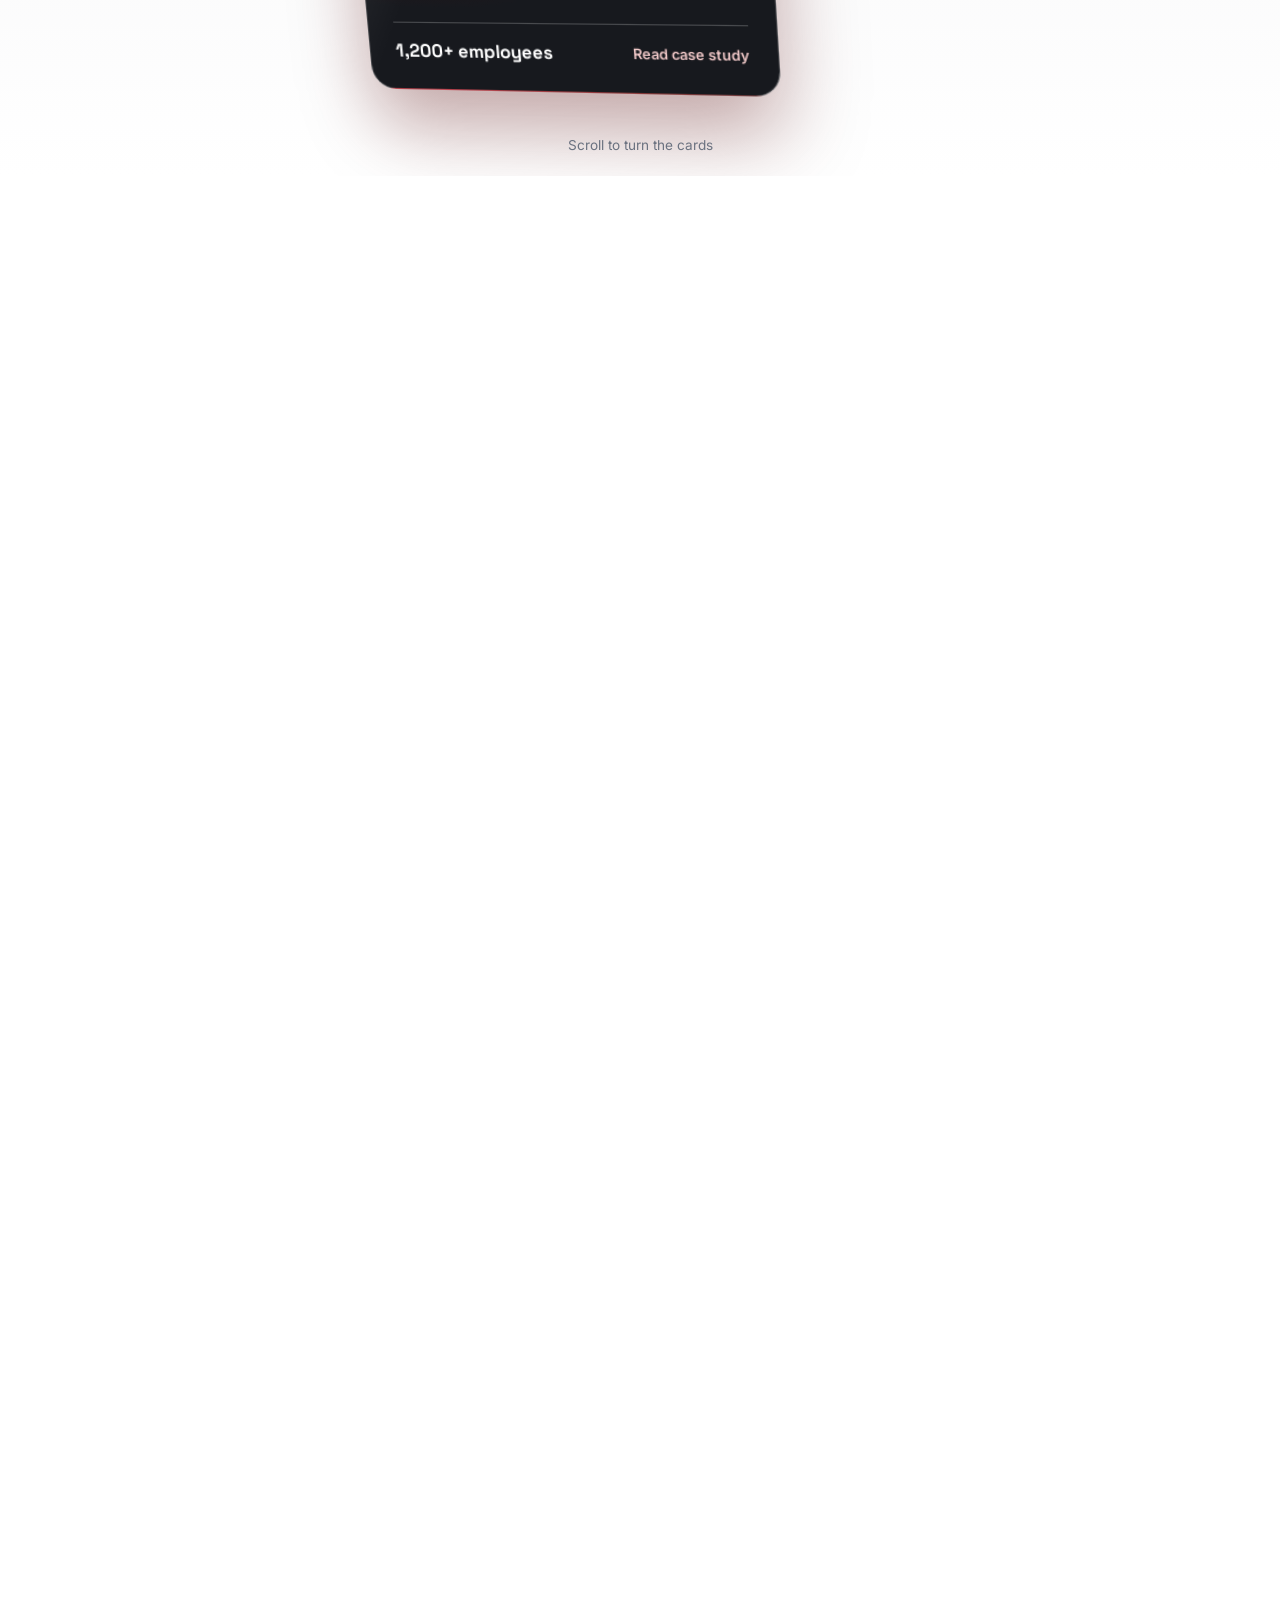
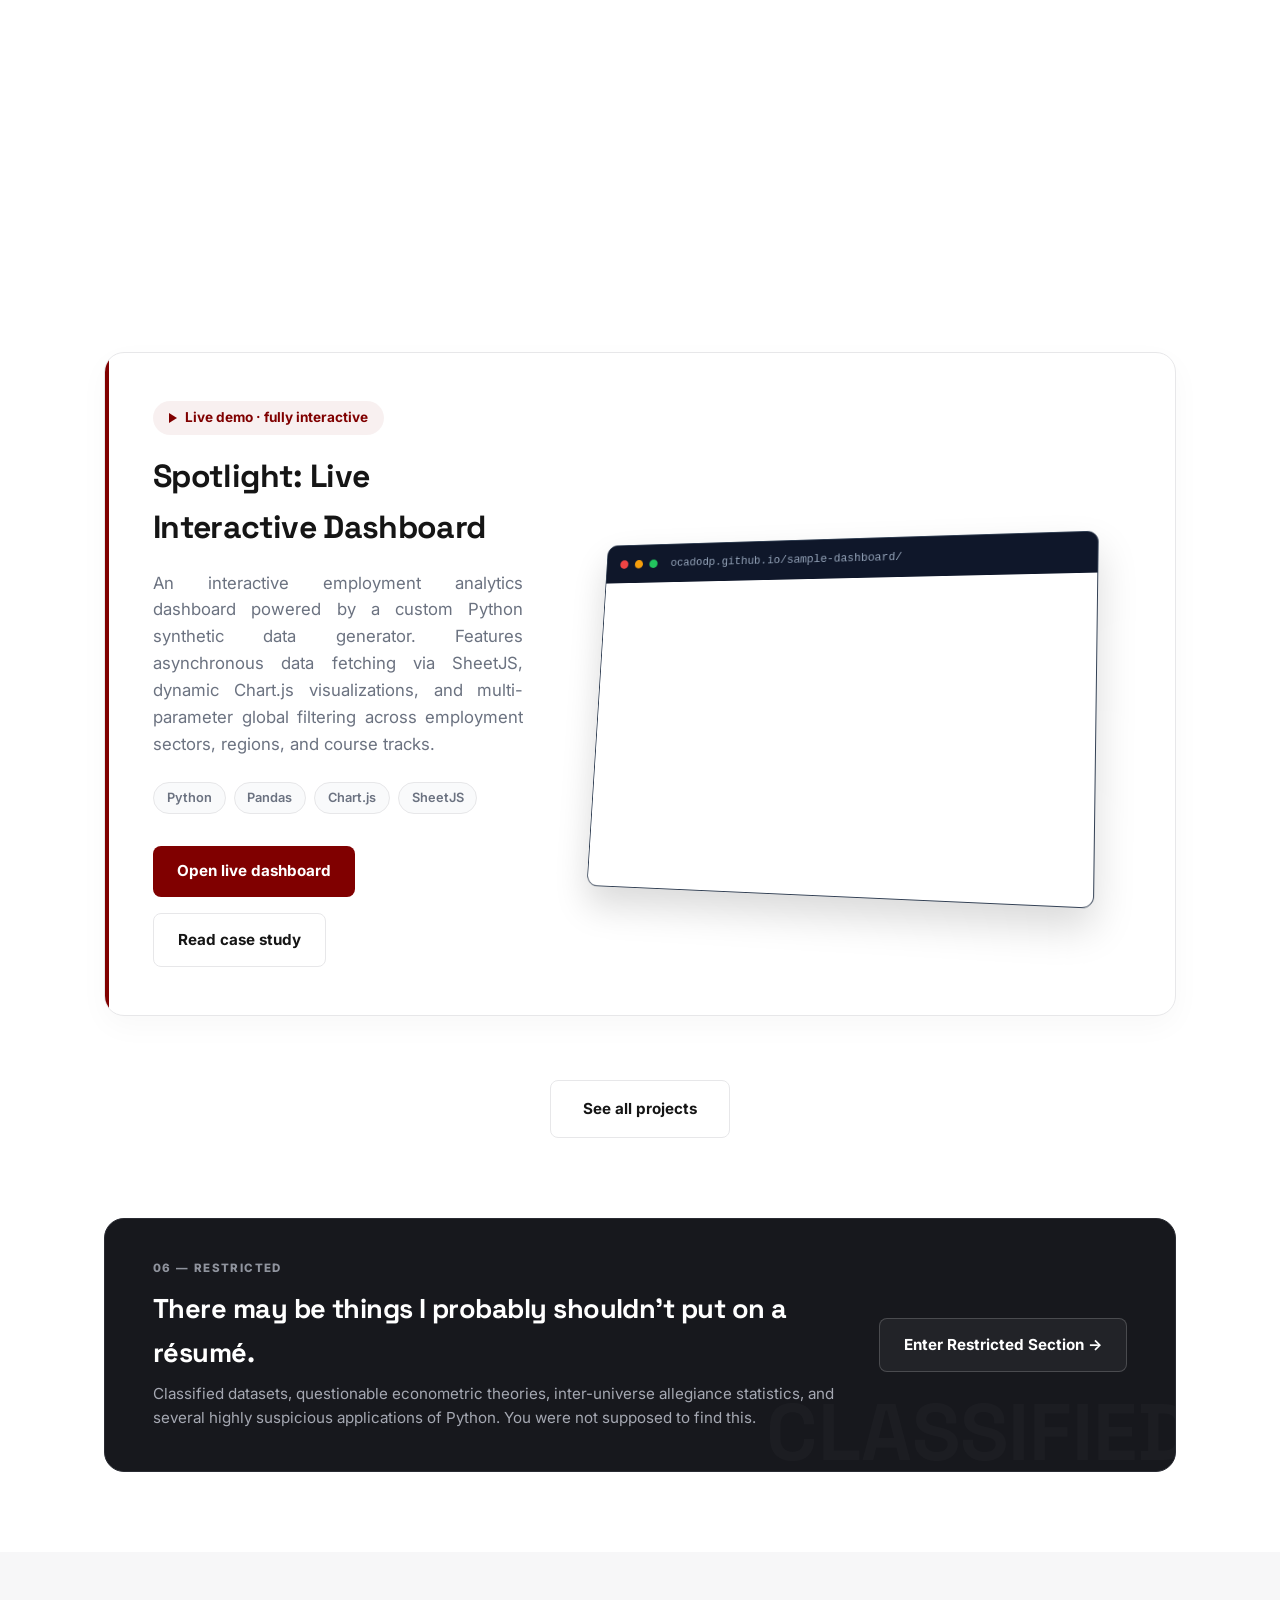
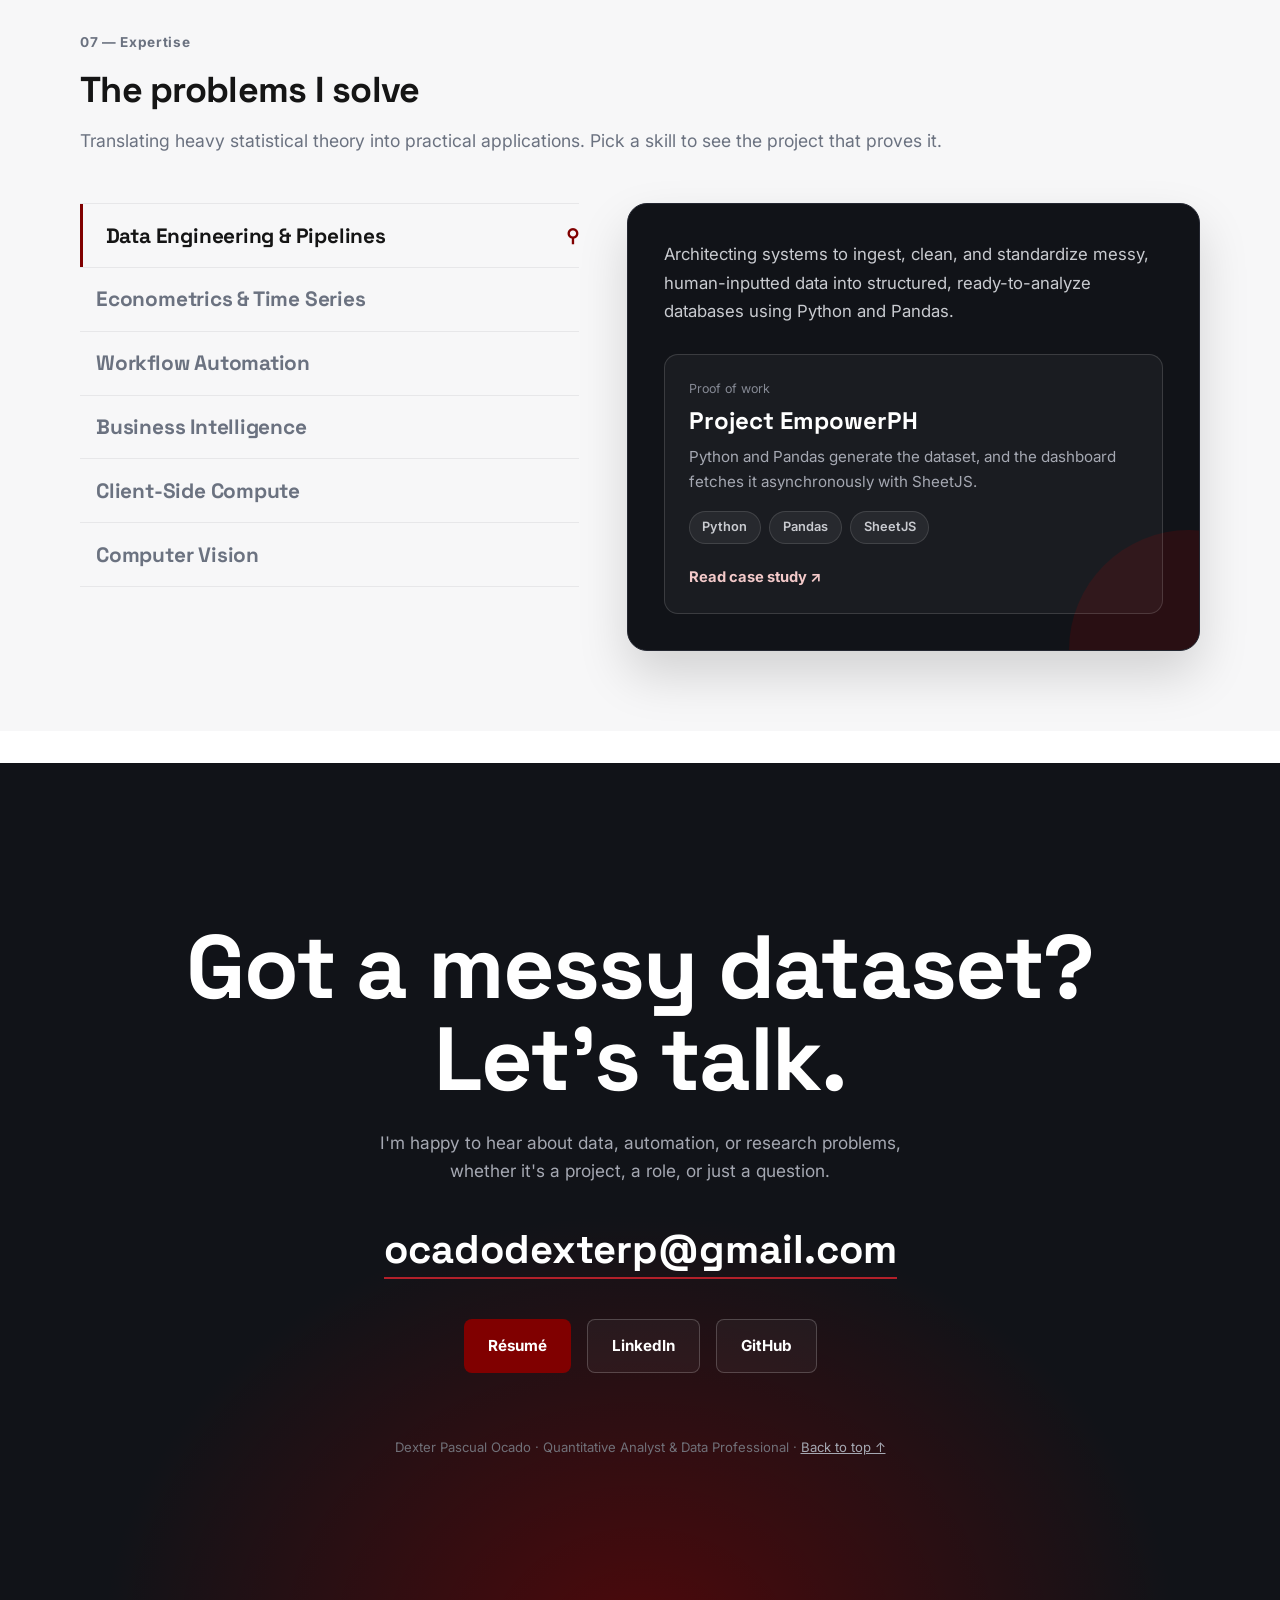
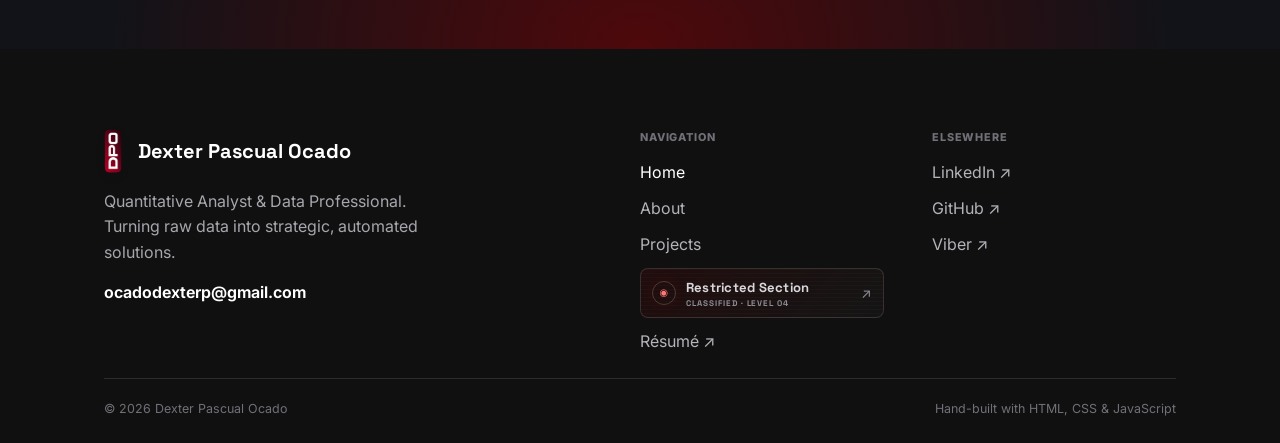
==== commit 264cda63: "Add files via upload" ====
--- a/index.html
+++ b/index.html
@@ -9,6 +9,18 @@
 
     <link rel="icon" type="image/png" href="img/gryffindor-crest.png">
     <link href="https://fonts.googleapis.com/css2?family=Inter:wght@400;500;600;700;800&family=Space+Grotesk:wght@500;600;700;800&display=swap" rel="stylesheet">
+
+    <script>
+        /* Opening sequence plays once per browser session; calm = reduced motion */
+        (function () {
+            var r = document.documentElement.classList;
+            try {
+                var rm = matchMedia('(prefers-reduced-motion: reduce)').matches;
+                if (rm) r.add('calm');
+                if (!sessionStorage.getItem('dpo-intro') && !rm) r.add('has-intro');
+            } catch (e) {}
+        })();
+    </script>
 
     <style>
         :root {
@@ -44,7 +56,7 @@
             color: var(--ink);
             background: var(--white);
             line-height: 1.6;
-            overflow-x: hidden;
+            overflow-x: clip;
         }
 
         a {
@@ -703,6 +715,339 @@
             line-height: 1.6;
         }
 
+
+        /* ============================================================
+           OPENING TITLES
+           ============================================================ */
+        html.has-intro { overflow: hidden; }
+
+        #intro {
+            display: none;
+            position: fixed;
+            inset: 0;
+            z-index: 100000;
+            cursor: pointer;
+            transition: opacity .6s ease;
+        }
+        .has-intro #intro { display: block; }
+        #intro.is-done { opacity: 0; pointer-events: none; }
+
+        .i-bar {
+            position: absolute;
+            left: 0;
+            right: 0;
+            height: 50.5%;
+            background: var(--dark);
+            animation: iris 1.1s cubic-bezier(.7, 0, .2, 1) 3.1s forwards;
+        }
+        .i-bar.top { top: 0; }
+        .i-bar.bottom { bottom: 0; }
+        @keyframes iris { to { height: 0; } }
+
+        .i-text {
+            position: absolute;
+            inset: 0;
+            display: grid;
+            place-content: center;
+            text-align: center;
+            gap: 1.1rem;
+            padding: 0 1.5rem;
+            animation: titleOut .5s ease 2.7s forwards;
+        }
+        .i-pre {
+            color: #c9cbd0;
+            font-size: .8rem;
+            font-weight: 600;
+            letter-spacing: .32em;
+            opacity: 0;
+            animation: titleIn 1s ease .4s forwards;
+        }
+        .i-name {
+            font-family: "Space Grotesk", sans-serif;
+            font-weight: 700;
+            font-size: clamp(2.2rem, 6.5vw, 5rem);
+            line-height: 1.05;
+            letter-spacing: -.02em;
+            color: #fff;
+            opacity: 0;
+            animation: titleIn 1.4s ease .9s forwards;
+        }
+        .i-rule {
+            width: 0;
+            height: 2px;
+            margin: 0 auto;
+            background: #b3202a;
+            animation: draw 1.2s ease 1.4s forwards;
+        }
+        .i-sub {
+            color: #a5a8b2;
+            font-size: .95rem;
+            opacity: 0;
+            animation: titleIn 1s ease 1.9s forwards;
+        }
+        @keyframes titleIn { to { opacity: 1; } }
+        @keyframes titleOut { to { opacity: 0; } }
+        @keyframes draw { to { width: min(240px, 50vw); } }
+
+        /* ============================================================
+           SYSTEMS IN PRODUCTION — 3D CARD CAROUSEL
+           ============================================================ */
+        .carousel {
+            position: relative;
+            height: 460svh;
+        }
+
+        .stage-c {
+            position: sticky;
+            top: 72px;
+            height: calc(100svh - 72px);
+            overflow: hidden;
+            perspective: 1800px;
+            display: grid;
+            place-items: center;
+            --w: clamp(250px, 29vw, 380px);
+            background: linear-gradient(var(--white), var(--soft) 50%, var(--white));
+        }
+
+        .marq {
+            position: absolute;
+            left: 0;
+            width: 400%;
+            white-space: nowrap;
+            font: 800 clamp(5rem, 15vw, 13rem)/1 "Space Grotesk", sans-serif;
+            letter-spacing: -.04em;
+            will-change: transform;
+            user-select: none;
+            pointer-events: none;
+        }
+        .marq.m1 { top: 15%; color: #efeff2; }
+        .marq.m2 { top: 55%; color: transparent; -webkit-text-stroke: 1.5px #e2e2e7; }
+        .marq .dot {
+            font-size: .45em;
+            margin: 0 .6em;
+            vertical-align: .2em;
+            color: rgba(128, 0, 0, .2);
+            -webkit-text-stroke: 0;
+        }
+
+        .cyl {
+            position: relative;
+            z-index: 2;
+            width: var(--w);
+            height: calc(var(--w) * 1.32);
+            transform-style: preserve-3d;
+            transform: rotateX(-8deg) rotateZ(-4deg);
+        }
+
+        .card {
+            position: absolute;
+            inset: 0;
+            display: flex;
+            flex-direction: column;
+            justify-content: space-between;
+            padding: 1.5rem;
+            border-radius: 22px;
+            color: #fff;
+            backface-visibility: hidden;
+            background: radial-gradient(120% 85% at 18% 0%, #a80f1d 0%, #650000 42%, #111318 100%);
+            border: 1px solid rgba(255, 255, 255, .2);
+            box-shadow: 0 34px 70px rgba(80, 0, 0, .35), inset 0 1px 0 rgba(255, 255, 255, .4);
+            transform: rotateY(calc(var(--i) * 72deg)) translateZ(calc(var(--w) * .78));
+        }
+        .card::after {
+            content: "";
+            position: absolute;
+            inset: 0;
+            border-radius: inherit;
+            pointer-events: none;
+            background: linear-gradient(115deg, rgba(255, 255, 255, .2), transparent 38%);
+        }
+        .c-cat { font-size: .8rem; font-weight: 700; color: #f3c9c9; }
+        .card h3 { font-size: clamp(1.5rem, 2.3vw, 2rem); line-height: 1.1; margin: .5rem 0 .8rem; }
+        .card p { font-size: .9rem; line-height: 1.55; color: rgba(255, 255, 255, .78); }
+        .c-foot {
+            display: flex;
+            justify-content: space-between;
+            align-items: flex-end;
+            gap: 1rem;
+            font-size: .8rem;
+            border-top: 1px solid rgba(255, 255, 255, .22);
+            padding-top: .9rem;
+        }
+        .c-foot b { font: 700 1.05rem "Space Grotesk", sans-serif; }
+        .c-foot span { color: #f3c9c9; font-weight: 600; }
+
+        .carousel-hint {
+            position: absolute;
+            z-index: 3;
+            bottom: 1.2rem;
+            left: 50%;
+            transform: translateX(-50%);
+            color: var(--muted);
+            font-size: .85rem;
+            white-space: nowrap;
+        }
+
+        /* Reduced motion: no pin, no 3D — a simple card grid */
+        .calm .carousel { height: auto; padding: 1rem 0 3rem; }
+        .calm .stage-c { position: relative; top: 0; height: auto; overflow: visible; perspective: none; display: block; background: none; }
+        .calm .marq, .calm .carousel-hint { display: none; }
+        .calm .cyl { transform: none; width: auto; height: auto; display: grid; grid-template-columns: repeat(auto-fit, minmax(260px, 1fr)); gap: 1rem; padding: 0 1.75rem; max-width: 1120px; margin: 0 auto; }
+        .calm .card { position: relative; transform: none; min-height: 300px; opacity: 1 !important; pointer-events: auto !important; }
+
+        @media (max-width: 700px) {
+            .stage-c { --w: min(72vw, 330px); top: 64px; height: calc(100svh - 64px - 70px); }
+        }
+
+
+        /* ============================================================
+           SKILLS → PROOF
+           ============================================================ */
+        .skills-ui {
+            display: grid;
+            grid-template-columns: minmax(0, 1fr) minmax(0, 1.15fr);
+            gap: 3rem;
+            align-items: start;
+        }
+        .skill-tabs { display: flex; flex-direction: column; border-top: 1px solid var(--line); }
+        .skill-tabs button {
+            position: relative;
+            display: flex;
+            align-items: center;
+            justify-content: space-between;
+            gap: 1rem;
+            padding: 1.15rem 0 1.15rem 1rem;
+            background: none;
+            border: 0;
+            border-bottom: 1px solid var(--line);
+            color: var(--muted);
+            font: 700 1.3rem "Space Grotesk", sans-serif;
+            letter-spacing: -.01em;
+            text-align: left;
+            cursor: pointer;
+            transition: color .25s ease, padding .3s ease;
+        }
+        .skill-tabs button::before {
+            content: "";
+            position: absolute;
+            left: 0;
+            top: 0;
+            bottom: 0;
+            width: 3px;
+            background: var(--maroon);
+            transform: scaleY(0);
+            transition: transform .3s ease;
+        }
+        .skill-tabs button:hover { color: var(--ink); }
+        .skill-tabs button[aria-selected="true"] { color: var(--ink); padding-left: 1.6rem; }
+        .skill-tabs button[aria-selected="true"]::before { transform: scaleY(1); }
+        .st-icon { color: var(--maroon); font-size: 1.15rem; opacity: 0; transition: opacity .3s ease; }
+        .skill-tabs button[aria-selected="true"] .st-icon { opacity: 1; }
+        .skill-tabs button:focus-visible, .skill-panel:focus-visible, .sp-proof:focus-visible { outline: 2px solid var(--maroon); outline-offset: 3px; }
+
+        .skill-panel {
+            position: sticky;
+            top: 96px;
+            min-height: 400px;
+            background: var(--dark);
+            color: #fff;
+            border: 1px solid #242731;
+            border-radius: 20px;
+            padding: 2.25rem;
+            overflow: hidden;
+            box-shadow: 0 24px 50px rgba(0, 0, 0, .15);
+        }
+        .skill-panel::after {
+            content: "";
+            position: absolute;
+            width: 240px;
+            height: 240px;
+            right: -110px;
+            bottom: -120px;
+            border-radius: 50%;
+            background: rgba(128, 0, 0, .22);
+            pointer-events: none;
+        }
+        .sp-body { position: relative; z-index: 1; transition: opacity .18s ease, transform .18s ease; }
+        .sp-body.out { opacity: 0; transform: translateY(8px); }
+        .sp-desc { color: #c9cbd0; font-size: 1.05rem; line-height: 1.7; margin-bottom: 1.75rem; }
+        .sp-proof {
+            display: block;
+            padding: 1.5rem;
+            border: 1px solid rgba(255, 255, 255, .14);
+            border-radius: 14px;
+            background: rgba(255, 255, 255, .04);
+            transition: border-color .25s ease, background .25s ease;
+        }
+        .sp-proof:hover { border-color: #b3202a; background: rgba(255, 255, 255, .07); }
+        .sp-label { display: block; color: #858994; font-size: .78rem; margin-bottom: .5rem; }
+        .sp-title { display: block; font: 700 1.5rem/1.2 "Space Grotesk", sans-serif; margin-bottom: .6rem; }
+        .sp-ev { display: block; color: #a5a8b2; font-size: .95rem; line-height: 1.6; margin-bottom: 1.1rem; }
+        .sp-tags { margin-bottom: 1.25rem !important; }
+        .sp-tags .pill { background: rgba(255, 255, 255, .06); border-color: rgba(255, 255, 255, .12); color: #c9cbd0; }
+        .sp-cta { display: inline-block; font-weight: 700; font-size: .92rem; color: #f3c9c9; }
+
+        /* ============================================================
+           SCROLL-TILT DEMO FRAME
+           ============================================================ */
+        .browser {
+            --t: 1;
+            transform: perspective(1500px)
+                       rotateY(calc((1 - var(--t)) * -18deg))
+                       rotateX(calc((1 - var(--t)) * 9deg))
+                       translateY(calc((1 - var(--t)) * 30px))
+                       scale(calc(.9 + var(--t) * .1));
+            transform-origin: 30% 50%;
+            will-change: transform;
+        }
+
+        /* ============================================================
+           CLOSING SCENE
+           ============================================================ */
+        .contact {
+            position: relative;
+            margin-top: 2rem;
+            margin-bottom: -2rem;
+            padding: calc(7vh + 6rem) 0 calc(7vh + 8rem);
+            background: radial-gradient(60% 70% at 50% 100%, rgba(128, 0, 0, .55), transparent 70%), var(--dark);
+            color: #fff;
+            text-align: center;
+            overflow: hidden;
+        }
+        
+
+        .contact-title { font-size: clamp(2.6rem, 7vw, 5.6rem); line-height: 1.02; font-weight: 800; margin-bottom: 1.5rem; }
+        .contact-sub { color: #a5a8b2; max-width: 52ch; margin: 0 auto 2.5rem; font-size: 1.08rem; }
+        .contact-mail {
+            display: inline-block;
+            font: 700 clamp(1.3rem, 3.6vw, 2.5rem) "Space Grotesk", sans-serif;
+            padding-bottom: .25rem;
+            background: linear-gradient(#b3202a, #b3202a) left bottom / 100% 2px no-repeat;
+            transition: background-size .5s ease, color .25s ease;
+            margin-bottom: 2.5rem;
+        }
+        .contact-mail:hover { background-size: 0 2px; background-position: right bottom; color: #f3c9c9; }
+        .contact-btns { justify-content: center; margin-bottom: 4rem; }
+        .contact-ghost { border: 1px solid rgba(255, 255, 255, .2); color: #fff; background: rgba(255, 255, 255, .04); }
+        .contact-ghost:hover { border-color: #b3202a; background: rgba(128, 0, 0, .4); transform: translateY(-2px); }
+        .contact-credits { color: #707078; font-size: .82rem; }
+        .contact-credits a { color: #a5a8b2; text-decoration: underline; }
+        .contact-credits a:hover { color: #fff; }
+
+        @media (max-width: 900px) {
+            .skills-ui { grid-template-columns: 1fr; gap: 1.5rem; }
+            .skill-tabs { flex-direction: row; gap: .5rem; overflow-x: auto; border: 0; padding-bottom: .5rem; scrollbar-width: none; }
+            .skill-tabs::-webkit-scrollbar { display: none; }
+            .skill-tabs button { flex: none; padding: .6rem 1rem; border: 1px solid var(--line); border-radius: 50px; font-size: .95rem; background: var(--white); }
+            .skill-tabs button[aria-selected="true"] { padding-left: 1rem; background: var(--maroon); border-color: var(--maroon); color: #fff; }
+            .skill-tabs button::before, .st-icon { display: none; }
+            .skill-panel { position: relative; top: 0; min-height: 0; padding: 1.5rem; }
+        }
+        @media (prefers-reduced-motion: reduce) {
+            .browser { transform: none; will-change: auto; }
+            .sp-body, .sp-body.out { transition: none; transform: none; opacity: 1; }
+        }
+
         /* ============================================================
            REVEAL
            ============================================================ */
@@ -844,6 +1189,16 @@
 </head>
 
 <body>
+    <div id="intro" aria-hidden="true">
+        <div class="i-bar top"></div>
+        <div class="i-bar bottom"></div>
+        <div class="i-text">
+            <div class="i-pre">A PORTFOLIO BY</div>
+            <div class="i-name">Dexter Pascual Ocado</div>
+            <div class="i-rule"></div>
+            <div class="i-sub">Quantitative Analyst &amp; Data Professional</div>
+        </div>
+    </div>
 
     <script src="js/components.js"></script>
 
@@ -956,6 +1311,47 @@
                 </div>
             </div>
 
+        </div>
+
+        <!-- 3D card carousel: scroll turns the cards -->
+        <div class="carousel" data-carousel>
+            <div class="stage-c">
+                <div class="marq m1" data-marquee aria-hidden="true">Econometrics<span class="dot">○</span>Automation<span class="dot">○</span>Pipelines<span class="dot">○</span>Dashboards<span class="dot">○</span>Econometrics<span class="dot">○</span>Automation<span class="dot">○</span>Pipelines<span class="dot">○</span>Dashboards<span class="dot">○</span></div>
+                <div class="marq m2" data-marquee aria-hidden="true">Time series<span class="dot">○</span>Computer vision<span class="dot">○</span>Power BI<span class="dot">○</span>Python &amp; R<span class="dot">○</span>Time series<span class="dot">○</span>Computer vision<span class="dot">○</span>Power BI<span class="dot">○</span>Python &amp; R<span class="dot">○</span></div>
+
+                <div class="cyl">
+                    <a class="card" style="--i:0" href="project-empower.html">
+                        <span class="c-cat">Data visualization</span>
+                        <div><h3>Project EmpowerPH</h3><p>An interactive dashboard visualizing post-training survey results for DICT online course graduates.</p></div>
+                        <span class="c-foot"><b>Live demo</b><span>Read case study</span></span>
+                    </a>
+                    <a class="card" style="--i:1" href="project-dbm.html">
+                        <span class="c-cat">Automation &amp; BI</span>
+                        <div><h3>Enterprise HR Data Automation &amp; BI</h3><p>Web apps and Power BI dashboards behind nationwide HR reporting at the DBM.</p></div>
+                        <span class="c-foot"><b>1,200+ employees</b><span>Read case study</span></span>
+                    </a>
+                    <a class="card" style="--i:2" href="project-volatility.html">
+                        <span class="c-cat">Quantitative research</span>
+                        <div><h3>Volatility Dynamics &amp; Interdependence</h3><p>ARIMA/GARCH and DCC-GARCH on the PSEi and major banks: leverage effects and contagion.</p></div>
+                        <span class="c-foot"><b>10-year span</b><span>Read case study</span></span>
+                    </a>
+                    <a class="card" style="--i:3" href="project-infratrust.html">
+                        <span class="c-cat">Econometric modeling</span>
+                        <div><h3>InfraTrust Decision Support Tool</h3><p>OLS regression and matrix inversion in the browser to assess construction firm integrity.</p></div>
+                        <span class="c-foot"><b>Zero backend</b><span>Read case study</span></span>
+                    </a>
+                    <a class="card" style="--i:4" href="project-signature.html">
+                        <span class="c-cat">Computer vision</span>
+                        <div><h3>Offline Signature Verification</h3><p>A two-stage deep learning system for biometric signature checks, built in PyTorch.</p></div>
+                        <span class="c-foot"><b>ResNet-18</b><span>Read case study</span></span>
+                    </a>
+                </div>
+
+                <div class="carousel-hint">Scroll to turn the cards</div>
+            </div>
+        </div>
+
+        <div class="wrap" style="padding-top:4rem;">
             <div class="featured" data-reveal>
                 <div>
                     <span class="featured-badge">
@@ -963,7 +1359,7 @@
                         Live demo · fully interactive
                     </span>
 
-                    <h3>Project EmpowerPH</h3>
+                    <h3>Spotlight: Live Interactive Dashboard</h3>
 
                     <p>
                         An interactive employment analytics dashboard powered by a custom Python synthetic data generator. Features asynchronous data fetching via SheetJS, dynamic Chart.js visualizations, and multi-parameter global filtering across employment sectors, regions, and course tracks.
@@ -1004,100 +1400,6 @@
                 </div>
             </div>
 
-            <div class="rows">
-                <a class="row-link" href="project-dbm.html" data-reveal>
-                    <span class="row-index">03</span>
-
-                    <span>
-                        <span class="row-cat">Automation & BI</span>
-                        <span class="row-title">Enterprise HR Data Automation & BI</span>
-
-                        <span class="pill-row">
-                            <span class="pill">Vanilla JS</span>
-                            <span class="pill">ExcelJS & jsPDF</span>
-                            <span class="pill">Power Automate</span>
-                        </span>
-                    </span>
-
-                    <span class="row-desc">
-                        A full-stack suite of web apps and Power BI dashboards that streamlined nationwide HR reporting for 1,200+ employees.
-                    </span>
-
-                    <span class="row-metrics">
-                        <span>
-                            <b>1,200+</b>
-                            <span>Employees tracked</span>
-                        </span>
-
-                        <span>
-                            <b>Multi-app</b>
-                            <span>Full pipeline</span>
-                        </span>
-                    </span>
-                </a>
-
-                <a class="row-link" href="project-volatility.html" data-reveal>
-                    <span class="row-index">04</span>
-
-                    <span>
-                        <span class="row-cat">Quantitative Research</span>
-                        <span class="row-title">Volatility Dynamics & Interdependence</span>
-
-                        <span class="pill-row">
-                            <span class="pill">R Programming</span>
-                            <span class="pill">ARIMA/GARCH</span>
-                            <span class="pill">DCC-GARCH</span>
-                        </span>
-                    </span>
-
-                    <span class="row-desc">
-                        A univariate and multivariate econometric analysis modeling asymmetric leverage effects and financial contagion between the PSEi and major banking equities.
-                    </span>
-
-                    <span class="row-metrics">
-                        <span>
-                            <b>10-year</b>
-                            <span>Historical span</span>
-                        </span>
-
-                        <span>
-                            <b>Contagion</b>
-                            <span>DCC mapping</span>
-                        </span>
-                    </span>
-                </a>
-
-                <a class="row-link" href="project-infratrust.html" data-reveal>
-                    <span class="row-index">05</span>
-
-                    <span>
-                        <span class="row-cat">Econometric Modeling</span>
-                        <span class="row-title">InfraTrust Decision Support Tool</span>
-
-                        <span class="pill-row">
-                            <span class="pill">Matrix Inversion</span>
-                            <span class="pill">OLS Regression</span>
-                        </span>
-                    </span>
-
-                    <span class="row-desc">
-                        A client-side web application executing custom matrix math and OLS regression in the browser to evaluate construction firm integrity.
-                    </span>
-
-                    <span class="row-metrics">
-                        <span>
-                            <b>Client-side</b>
-                            <span>OLS Engine</span>
-                        </span>
-
-                        <span>
-                            <b>Privacy</b>
-                            <span>Zero backend</span>
-                        </span>
-                    </span>
-                </a>
-            </div>
-
             <div class="rows-more" data-reveal>
                 <a class="btn btn--ghost" href="projects.html" style="padding:1rem 2rem;">
                     See all projects
@@ -1141,66 +1443,49 @@
                     <h2>The problems I solve</h2>
 
                     <p class="sechead-sub">
-                        Translating heavy statistical theory into practical applications.
+                        Translating heavy statistical theory into practical applications. Pick a skill to see the project that proves it.
                     </p>
                 </div>
             </div>
 
-            <div class="grid-six" data-reveal>
-                <div>
-                    <span class="icon-tile">⚲</span>
-                    <h4>Data Engineering & Pipelines</h4>
-                    <p>
-                        Architecting systems to ingest, clean, and standardize messy,
-                        human-inputted data into structured, ready-to-analyze databases using Python and Pandas.
-                    </p>
+            <div class="skills-ui" data-reveal>
+                <div class="skill-tabs" role="tablist" aria-label="Skills" aria-orientation="vertical">
+                    <button type="button" role="tab" id="skill-tab-0" aria-selected="true" aria-controls="skill-panel" tabindex="0" data-i="0"><span class="st-name">Data Engineering &amp; Pipelines</span><span class="st-icon" aria-hidden="true">⚲</span></button>
+                    <button type="button" role="tab" id="skill-tab-1" aria-selected="false" aria-controls="skill-panel" tabindex="-1" data-i="1"><span class="st-name">Econometrics &amp; Time Series</span><span class="st-icon" aria-hidden="true">∑</span></button>
+                    <button type="button" role="tab" id="skill-tab-2" aria-selected="false" aria-controls="skill-panel" tabindex="-1" data-i="2"><span class="st-name">Workflow Automation</span><span class="st-icon" aria-hidden="true">⚡</span></button>
+                    <button type="button" role="tab" id="skill-tab-3" aria-selected="false" aria-controls="skill-panel" tabindex="-1" data-i="3"><span class="st-name">Business Intelligence</span><span class="st-icon" aria-hidden="true">📊</span></button>
+                    <button type="button" role="tab" id="skill-tab-4" aria-selected="false" aria-controls="skill-panel" tabindex="-1" data-i="4"><span class="st-name">Client-Side Compute</span><span class="st-icon" aria-hidden="true">⚙️</span></button>
+                    <button type="button" role="tab" id="skill-tab-5" aria-selected="false" aria-controls="skill-panel" tabindex="-1" data-i="5"><span class="st-name">Computer Vision</span><span class="st-icon" aria-hidden="true">👁️</span></button>
                 </div>
 
-                <div>
-                    <span class="icon-tile">∑</span>
-                    <h4>Econometrics & Time Series</h4>
-                    <p>
-                        Mapping macroeconomic volatility, structural breaks, and directional
-                        causality across markets using advanced R programming models like VAR and DCC-GARCH.
-                    </p>
-                </div>
-
-                <div>
-                    <span class="icon-tile">⚡</span>
-                    <h4>Workflow Automation</h4>
-                    <p>
-                        Bypassing hundreds of hours of manual encoding by engineering logic
-                        flows in Power Automate and custom TypeScript/Office Scripts.
-                    </p>
-                </div>
-
-                <div>
-                    <span class="icon-tile">📊</span>
-                    <h4>Business Intelligence</h4>
-                    <p>
-                        Developing interactive, cross-filtering dashboards in Power BI and
-                        Chart.js to help executive leadership visualize complex KPIs instantly.
-                    </p>
-                </div>
-
-                <div>
-                    <span class="icon-tile">⚙️</span>
-                    <h4>Client-Side Compute</h4>
-                    <p>
-                        Building specialized HTML/JS applications that perform heavy math
-                        like OLS Matrix Inversion entirely in the browser, ensuring strict data privacy.
-                    </p>
-                </div>
-
-                <div>
-                    <span class="icon-tile">👁️</span>
-                    <h4>Computer Vision</h4>
-                    <p>
-                        Training and deploying deep learning CNN models in PyTorch to tackle
-                        complex biometric authentication challenges like offline signature verification.
-                    </p>
+                <div class="skill-panel" id="skill-panel" role="tabpanel" aria-labelledby="skill-tab-0" tabindex="0">
+                    <div class="sp-body">
+                        <p class="sp-desc">Architecting systems to ingest, clean, and standardize messy, human-inputted data into structured, ready-to-analyze databases using Python and Pandas.</p>
+                        <a class="sp-proof" href="project-empower.html">
+                            <span class="sp-label">Proof of work</span>
+                            <span class="sp-title">Project EmpowerPH</span>
+                            <span class="sp-ev">Python and Pandas generate the dataset, and the dashboard fetches it asynchronously with SheetJS.</span>
+                            <span class="pill-row sp-tags"><span class="pill">Python</span><span class="pill">Pandas</span><span class="pill">SheetJS</span></span>
+                            <span class="sp-cta">Read case study ↗</span>
+                        </a>
+                    </div>
                 </div>
             </div>
+        </div>
+    </section>
+
+    <!-- CLOSING SCENE -->
+    <section class="contact" id="contact">
+        <div class="wrap">
+            <h2 class="contact-title" data-reveal>Got a messy dataset?<br>Let's talk.</h2>
+            <p class="contact-sub" data-reveal>I'm happy to hear about data, automation, or research problems, whether it's a project, a role, or just a question.</p>
+            <a class="contact-mail" data-reveal href="mailto:ocadodexterp@gmail.com">ocadodexterp@gmail.com</a>
+            <div class="btn-row contact-btns" data-reveal>
+                <a class="btn btn--grad" href="Resume - Dexter Pascual Ocado.pdf" target="_blank" rel="noopener">Résumé</a>
+                <a class="btn contact-ghost" href="https://www.linkedin.com/in/ocadodexterp" target="_blank" rel="noopener">LinkedIn</a>
+                <a class="btn contact-ghost" href="https://github.com/OcadoDP" target="_blank" rel="noopener">GitHub</a>
+            </div>
+            <div class="contact-credits" data-reveal>Dexter Pascual Ocado · Quantitative Analyst &amp; Data Professional · <a href="#">Back to top ↑</a></div>
         </div>
     </section>
 
@@ -1401,5 +1686,157 @@
         });
     </script>
 
+    <script>
+        /* OPENING TITLES — once per session, click or any key skips */
+        (function () {
+            var root = document.documentElement;
+            var intro = document.getElementById("intro");
+            if (!intro) return;
+            if (!root.classList.contains("has-intro")) { intro.remove(); return; }
+
+            var finished = false;
+            function end() {
+                if (finished) return;
+                finished = true;
+                intro.classList.add("is-done");
+                try { sessionStorage.setItem("dpo-intro", "1"); } catch (e) {}
+                setTimeout(function () {
+                    root.classList.remove("has-intro");
+                    intro.remove();
+                }, 700);
+            }
+            setTimeout(end, 4300);
+            intro.addEventListener("click", end);
+            addEventListener("keydown", end, { once: true });
+        })();
+
+        /* 3D CARD CAROUSEL — scroll rotates the cylinder */
+        (function () {
+            var track = document.querySelector("[data-carousel]");
+            if (!track || document.documentElement.classList.contains("calm")) return;
+
+            var stage = track.querySelector(".stage-c");
+            var cyl = track.querySelector(".cyl");
+            var cards = [].slice.call(track.querySelectorAll(".card"));
+            var rows = track.querySelectorAll("[data-marquee]");
+            var N = cards.length, step = 360 / N, ps = 0, visible = true, running = false;
+
+            function clamp(x) { return Math.min(Math.max(x, 0), 1); }
+            function total() { return Math.max(track.offsetHeight - stage.offsetHeight, 1); }
+            function prog() {
+                var pin = parseFloat(getComputedStyle(stage).top) || 0;
+                return clamp((pin - track.getBoundingClientRect().top) / total());
+            }
+
+            function frame() {
+                if (!visible) { running = false; return; }
+                requestAnimationFrame(frame);
+                ps += (prog() - ps) * 0.09;
+
+                var rot = -ps * (N - 1) * step;
+                cyl.style.transform = "rotateX(-8deg) rotateZ(-4deg) rotateY(" + rot.toFixed(2) + "deg)";
+                cards.forEach(function (c, i) {
+                    var a = (((i * step + rot) % 360) + 540) % 360 - 180;
+                    var f = Math.cos(a * Math.PI / 180);
+                    c.style.opacity = f > 0 ? (0.2 + 0.8 * Math.pow(f, 0.8)).toFixed(3) : 0;
+                    c.style.pointerEvents = f > 0.85 ? "auto" : "none";
+                });
+                if (rows[0]) rows[0].style.transform = "translateX(" + (-ps * 25).toFixed(2) + "%)";
+                if (rows[1]) rows[1].style.transform = "translateX(" + (-25 + ps * 25).toFixed(2) + "%)";
+            }
+            function start() { if (!running) { running = true; frame(); } }
+
+            if ("IntersectionObserver" in window) {
+                new IntersectionObserver(function (e) {
+                    visible = e[0].isIntersecting;
+                    if (visible) start();
+                }, { rootMargin: "200px" }).observe(track);
+            }
+            start();
+
+            /* Keyboard: focusing a card scrolls it to the front */
+            cards.forEach(function (c, i) {
+                c.addEventListener("focus", function () {
+                    scrollBy({ top: (i / (N - 1) - prog()) * total(), behavior: "smooth" });
+                });
+            });
+        })();
+    </script>
+
+    <script>
+        (function () {
+            var calm = document.documentElement.classList.contains("calm");
+
+            /* SKILLS → PROOF */
+            var DATA = [{"name": "Business Intelligence", "icon": "📊", "desc": "Developing interactive, cross-filtering dashboards in Power BI and Chart.js to help executive leadership visualize complex KPIs instantly.", "title": "Project EmpowerPH", "ev": "Filter DICT survey results across employment statuses, regions, and course tracks, with Chart.js visuals that update instantly.", "tags": ["Chart.js", "SheetJS", "Python"], "href": "project-empower.html", "cta": "Read case study", "ext": false}, {"name": "Econometrics & Time Series", "icon": "∑", "desc": "Mapping macroeconomic volatility, structural breaks, and directional causality across markets using advanced R programming models like VAR and DCC-GARCH.", "title": "Volatility Dynamics & Interdependence", "ev": "Ten years of PSEi and bank equity data, modeled with ARIMA/GARCH and DCC-GARCH to map leverage effects and contagion.", "tags": ["R", "ARIMA/GARCH", "DCC-GARCH"], "href": "project-volatility.html", "cta": "Read case study", "ext": false}, {"name": "Workflow Automation", "icon": "⚡", "desc": "Bypassing hundreds of hours of manual encoding by engineering logic flows in Power Automate and custom TypeScript/Office Scripts.", "title": "Enterprise HR Data Automation & BI", "ev": "Web apps and Power Automate flows that streamlined nationwide HR reporting for 1,200+ employees.", "tags": ["Power Automate", "Vanilla JS", "ExcelJS & jsPDF"], "href": "project-dbm.html", "cta": "Read case study", "ext": false}, {"name": "Business Intelligence", "icon": "📊", "desc": "Developing interactive, cross-filtering dashboards in Power BI and Chart.js to help executive leadership visualize complex KPIs instantly.", "title": "Project EmpowerPH, live", "ev": "Filter across employment sectors, regions, and course tracks, with Chart.js visuals that update as you click.", "tags": ["Chart.js", "SheetJS", "Python"], "href": "project-empower.html", "cta": "Read case study", "ext": false}, {"name": "Client-Side Compute", "icon": "⚙️", "desc": "Building specialized HTML/JS applications that perform heavy math like OLS matrix inversion entirely in the browser, ensuring strict data privacy.", "title": "InfraTrust Decision Support Tool", "ev": "Custom matrix inversion and OLS regression run in the browser, so no data ever leaves the device.", "tags": ["Matrix inversion", "OLS regression", "Zero backend"], "href": "project-infratrust.html", "cta": "Read case study", "ext": false}, {"name": "Computer Vision", "icon": "👁️", "desc": "Training and deploying deep learning CNN models in PyTorch to tackle complex biometric authentication challenges like offline signature verification.", "title": "Offline Signature Verification", "ev": "A two-stage deep learning system that checks offline signatures, built with CNNs in PyTorch.", "tags": ["PyTorch", "CNN", "ResNet-18"], "href": "project-signature.html", "cta": "Read case study", "ext": false}];
+            var tabs = [].slice.call(document.querySelectorAll(".skill-tabs [role=tab]"));
+            var panel = document.getElementById("skill-panel");
+            if (tabs.length && panel) {
+                var body = panel.querySelector(".sp-body");
+                function esc(t) { var d = document.createElement("div"); d.textContent = t; return d.innerHTML; }
+                function render(i) {
+                    var k = DATA[i];
+                    body.innerHTML =
+                        '<p class="sp-desc">' + esc(k.desc) + '</p>' +
+                        '<a class="sp-proof" href="' + k.href + '"' + (k.ext ? ' target="_blank" rel="noopener"' : '') + '>' +
+                        '<span class="sp-label">Proof of work</span>' +
+                        '<span class="sp-title">' + esc(k.title) + '</span>' +
+                        '<span class="sp-ev">' + esc(k.ev) + '</span>' +
+                        '<span class="pill-row sp-tags">' + k.tags.map(function (t) { return '<span class="pill">' + esc(t) + '</span>'; }).join("") + '</span>' +
+                        '<span class="sp-cta">' + esc(k.cta) + ' ↗</span></a>';
+                }
+                function select(i, focus) {
+                    tabs.forEach(function (t, j) {
+                        var on = j === i;
+                        t.setAttribute("aria-selected", on ? "true" : "false");
+                        t.tabIndex = on ? 0 : -1;
+                    });
+                    panel.setAttribute("aria-labelledby", "skill-tab-" + i);
+                    if (focus) tabs[i].focus();
+                    if (calm) { render(i); return; }
+                    body.classList.add("out");
+                    setTimeout(function () { render(i); body.classList.remove("out"); }, 170);
+                }
+                tabs.forEach(function (t, i) {
+                    t.addEventListener("click", function () { select(i, false); });
+                    t.addEventListener("keydown", function (e) {
+                        var n = tabs.length, to = null;
+                        if (e.key === "ArrowDown" || e.key === "ArrowRight") to = (i + 1) % n;
+                        else if (e.key === "ArrowUp" || e.key === "ArrowLeft") to = (i - 1 + n) % n;
+                        else if (e.key === "Home") to = 0;
+                        else if (e.key === "End") to = n - 1;
+                        if (to !== null) { e.preventDefault(); select(to, true); }
+                    });
+                });
+            }
+
+            /* DEMO FRAME TILTS FLAT AS IT SCROLLS INTO VIEW */
+            var frame = document.querySelector(".featured .browser");
+            if (frame && !calm) {
+                var queued = false;
+                var tilt = function () {
+                    queued = false;
+                    var r = frame.getBoundingClientRect(), vh = innerHeight || 1;
+                    var x = Math.min(Math.max((vh - r.top) / (vh * 0.75), 0), 1);
+                    frame.style.setProperty("--t", (x * x * (3 - 2 * x)).toFixed(3));
+                };
+                addEventListener("scroll", function () { if (!queued) { queued = true; requestAnimationFrame(tilt); } }, { passive: true });
+                addEventListener("resize", tilt);
+                tilt();
+            }
+
+            /* CLOSING SCENE: letterbox bars close in */
+            var contact = document.getElementById("contact");
+            if (contact) {
+                if (!("IntersectionObserver" in window)) { contact.classList.add("in"); }
+                else {
+                    new IntersectionObserver(function (e, o) {
+                        if (e[0].isIntersecting) { contact.classList.add("in"); o.disconnect(); }
+                    }, { threshold: 0.25 }).observe(contact);
+                }
+            }
+        })();
+    </script>
+
 </body>
 </html>
--- a/components.css
+++ b/components.css
@@ -1,10 +1,10 @@
-/*
- * Shared site chrome
- * ------------------------------------------------------------
- * One source of truth for header/footer geometry and global
- * scrollbar behavior. Loaded after page-specific CSS by
- * components.js so these values remain consistent everywhere.
- */
+/* ============================================================
+   Shared site chrome
+   ------------------------------------------------------------
+   One source of truth for header/footer geometry and global
+   scrollbar behavior. Loaded after page-specific CSS by
+   components.js so these values remain consistent everywhere.
+   ============================================================ */
 
 html {
     overflow-y: scroll;
@@ -94,7 +94,7 @@
 
 .nav {
     display: flex !important;
-    gap: 1.6rem !important;
+    gap: 1.3rem !important; /* Reduced slightly */
     align-items: center !important;
     font-size: .92rem;
     font-weight: 600;
@@ -330,6 +330,28 @@
         margin: 0 auto;
         stroke-width: 1.75;
     }
+    /* Transform Alter Ego into a Text Pill on mobile */
+    .alter-ego-mobile .nav-icon {
+        display: none !important;
+    }
+    
+    .alter-ego-mobile .nav-text {
+        display: block !important;
+        font-size: 0.72rem;
+        font-weight: 700;
+        background: #f3f4f6;
+        color: #111827;
+        padding: 0.4rem 0.8rem;
+        border-radius: 50px;
+        white-space: nowrap;
+        border: 1px solid #e5e7eb;
+    }
+    /* Reorder mobile bottom navigation so Alter Ego sits perfectly in the center */
+    .nav > a[data-nav="home"] { order: 1; }
+    .nav > a[data-nav="about"] { order: 2; }
+    .nav > .alter-ego-mobile { order: 3; }
+    .nav > a[data-nav="projects"] { order: 4; }
+    .nav > .nav-restricted-icon { order: 5; }
 
     .nav-link {
         display: flex !important;
@@ -366,6 +388,16 @@
     .nav-resume {
         display: none !important;
     }
+    
+    /* Hide the header vertical divider on mobile bottom nav */
+    .nav-divider {
+        display: none !important;
+    }
+
+    /* Hide the desktop terminal button inside the nav when on mobile */
+    #desktop-term-toggle {
+        display: none !important;
+    }
 
     /* Footer adjustments */
     .footer-grid {
@@ -388,142 +420,32 @@
     }
 }
 
-/* Pulsing red lock animation */
-@media (max-width: 700px) {
-    .pulsing-lock {
-        stroke: #800000 !important;
-        animation: lockPulse 1.8s infinite ease-in-out;
-    }
+/* ============================================================
+   RESTRICTED SECTION — PULSING LOCK (Desktop & Mobile)
+   ============================================================ */
+
+/* Make the restricted icon visible on desktop without an underline */
+.nav-restricted-icon .nav-icon {
+    display: block !important;
+    width: 20px;
+    height: 20px;
+    margin: 0;
+}
+
+.nav-restricted-icon::after {
+    display: none !important; /* Hides the active tab underline */
+}
+
+/* Global pulse animation */
+.pulsing-lock {
+    stroke: #800000 !important;
+    animation: lockPulse 1.8s infinite ease-in-out;
 }
 
 @keyframes lockPulse {
     0% { transform: scale(1); filter: drop-shadow(0 0 0 rgba(128, 0, 0, 0)); }
     50% { transform: scale(1.15); filter: drop-shadow(0 0 8px rgba(128, 0, 0, 0.6)); }
     100% { transform: scale(1); filter: drop-shadow(0 0 0 rgba(128, 0, 0, 0)); }
-}
-
-/* ============================================================
-   RESTRICTED SECTION — CLASSIFIED ACCESS TREATMENT (Desktop)
-   ============================================================ */
-
-.nav-link.nav-restricted {
-    display: inline-flex;
-    align-items: center;
-    gap: .48rem;
-    min-height: 34px;
-    padding: .22rem .62rem .22rem .48rem;
-    border: 1px solid rgba(128,0,0,.20);
-    border-radius: 7px;
-    background:
-        linear-gradient(135deg, rgba(128,0,0,.055), rgba(255,255,255,.78)),
-        repeating-linear-gradient(0deg, transparent 0 3px, rgba(128,0,0,.018) 3px 4px);
-    box-shadow: inset 0 0 0 1px rgba(255,255,255,.75), 0 2px 10px rgba(128,0,0,.035);
-    color: #6b7280;
-    transform: none;
-    overflow: hidden;
-}
-
-.nav-link.nav-restricted::before {
-    content: '';
-    position: absolute;
-    inset: 0;
-    background: linear-gradient(105deg, transparent 0%, rgba(255,255,255,.85) 45%, transparent 55%);
-    transform: translateX(-130%);
-    transition: transform .65s cubic-bezier(.16,1,.3,1);
-    pointer-events: none;
-}
-
-.nav-link.nav-restricted:hover::before,
-.nav-link.nav-restricted.is-current::before {
-    transform: translateX(130%);
-}
-
-.nav-link.nav-restricted::after {
-    display: none;
-}
-
-.restricted-signal {
-    position: relative;
-    width: 7px;
-    height: 7px;
-    flex: 0 0 7px;
-    border-radius: 50%;
-    background: #800000;
-    box-shadow: 0 0 0 3px rgba(128,0,0,.08), 0 0 9px rgba(128,0,0,.22);
-}
-
-.restricted-signal::after {
-    content: '';
-    position: absolute;
-    inset: -3px;
-    border: 1px solid rgba(128,0,0,.25);
-    border-radius: 50%;
-    animation: restrictedPulse 2s ease-out infinite;
-}
-
-.restricted-label {
-    display: inline-flex;
-    align-items: baseline;
-    gap: .38rem;
-    position: relative;
-    z-index: 1;
-}
-
-.restricted-main {
-    font-size: .77rem;
-    font-weight: 800;
-    letter-spacing: .045em;
-    text-transform: uppercase;
-}
-
-.restricted-sub {
-    font: 800 .56rem/1 "Space Grotesk", sans-serif;
-    letter-spacing: .11em;
-    color: #800000;
-    opacity: .72;
-}
-
-.nav-link.nav-restricted:hover {
-    color: #800000;
-    transform: translateY(-2px);
-    border-color: rgba(128,0,0,.38);
-    background-color: rgba(128,0,0,.055);
-    box-shadow: 0 5px 16px rgba(128,0,0,.10), inset 0 0 0 1px rgba(255,255,255,.9);
-}
-
-.nav-link.nav-restricted.is-current {
-    color: #800000;
-    border-color: rgba(128,0,0,.45);
-    background:
-        linear-gradient(135deg, rgba(128,0,0,.095), rgba(255,255,255,.9)),
-        repeating-linear-gradient(0deg, transparent 0 3px, rgba(128,0,0,.025) 3px 4px);
-    box-shadow: 0 5px 18px rgba(128,0,0,.11), inset 0 0 0 1px rgba(255,255,255,.9);
-}
-
-.nav-link.nav-restricted.is-current .restricted-signal {
-    box-shadow: 0 0 0 3px rgba(128,0,0,.10), 0 0 12px rgba(128,0,0,.36);
-}
-
-.nav-link.nav-restricted.is-current .restricted-sub {
-    opacity: 1;
-}
-
-.nav-link.nav-restricted.is-current::after {
-    display: block;
-    content: 'ACCESS GRANTED';
-    position: absolute;
-    left: .5rem;
-    right: .5rem;
-    bottom: -13px;
-    width: auto;
-    height: auto;
-    background: none;
-    color: #800000;
-    font: 800 .43rem/1 "Space Grotesk", sans-serif;
-    letter-spacing: .12em;
-    text-align: center;
-    border-radius: 0;
-    transform: none;
 }
 
 /* Footer classified card */
@@ -634,3 +556,274 @@
     0% { transform: scale(.65); opacity: .75; }
     70%, 100% { transform: scale(1.7); opacity: 0; }
 }
+
+/* ============================================================
+   TERMINAL CLI OVERLAY (MAROON THEME)
+   ============================================================ */
+#cli-overlay {
+    position: fixed;
+    inset: 0;
+    background: rgba(17, 19, 24, 0.98);
+    backdrop-filter: blur(12px);
+    -webkit-backdrop-filter: blur(12px);
+    z-index: 999999;
+    color: #e5e7eb; /* Crisp light grey instead of green */
+    font-family: 'ui-monospace', 'SFMono-Regular', 'Menlo', 'Monaco', 'Consolas', monospace;
+    padding: 2rem 1.5rem;
+    display: none;
+    flex-direction: column;
+    overflow-y: auto;
+}
+
+#cli-overlay.is-active {
+    display: flex;
+}
+
+.cli-close {
+    position: absolute;
+    top: 1.5rem;
+    right: 1.5rem;
+    background: transparent;
+    border: 1px solid var(--maroon);
+    color: var(--maroon);
+    padding: 0.45rem 1.2rem;
+    cursor: pointer;
+    font-family: inherit;
+    font-weight: bold;
+    letter-spacing: 0.05em;
+    transition: all 0.2s ease;
+    border-radius: 6px;
+}
+
+.cli-close:hover {
+    background: var(--maroon);
+    color: #fff;
+    box-shadow: 0 4px 15px rgba(128, 0, 0, 0.4);
+}
+
+.cli-container {
+    max-width: 800px;
+    margin: 0 auto;
+    width: 100%;
+    margin-top: 3rem;
+    font-size: 0.95rem;
+}
+
+.cli-output {
+    margin-bottom: 0.5rem;
+    white-space: pre-wrap; /* Crucial for aligning the 'help' dashes perfectly */
+    word-break: break-word;
+    line-height: 1.7;
+}
+
+.cli-input-line {
+    display: flex;
+    align-items: center;
+    gap: 0.6rem;
+}
+
+/* Color Coding for Terminal Elements */
+.cli-prompt { color: #ef4444; font-weight: bold; white-space: nowrap; }
+.cli-dir { color: #fca5a5; font-weight: bold; }
+.cli-file { color: #9ca3af; }
+.cli-highlight { color: #fbbf24; }
+
+#cli-input {
+    background: transparent;
+    border: none;
+    color: #fff;
+    font-family: inherit;
+    font-size: 1rem;
+    width: 100%;
+    outline: none;
+    caret-color: #ef4444; /* Maroon blinking cursor */
+}
+
+/* Hover effect for desktop terminal toggle icon */
+#desktop-term-toggle:hover {
+    color: var(--maroon) !important;
+}
+
+/* ============================================================
+   FLOATING AI ASSISTANT WIDGET (RESPONSIVE)
+   ============================================================ */
+#ai-chat-bubble {
+    position: fixed;
+    bottom: 5.5rem; /* Sits comfortably above the mobile bottom nav bar */
+    right: 1.25rem;
+    width: 52px;
+    height: 52px;
+    background: var(--maroon, #800000);
+    color: white;
+    border-radius: 50%;
+    display: flex;
+    align-items: center;
+    justify-content: center;
+    cursor: pointer;
+    box-shadow: 0 10px 25px rgba(128, 0, 0, 0.3);
+    z-index: 99998;
+    transition: transform 0.3s cubic-bezier(0.16, 1, 0.3, 1), background-color 0.2s ease;
+    border: none;
+}
+
+#ai-chat-bubble:hover {
+    transform: scale(1.08) translateY(-2px);
+    background: var(--maroon-dark, #650000);
+}
+
+#ai-chat-bubble svg {
+    width: 22px;
+    height: 22px;
+}
+
+#ai-chat-window {
+    position: fixed;
+    bottom: 9.5rem;
+    right: 1rem;
+    left: 1rem;
+    width: auto;
+    max-width: 380px;
+    margin-left: auto;
+    height: 450px;
+    max-height: calc(100vh - 12rem);
+    background: #ffffff;
+    border: 1px solid var(--border, #e5e7eb);
+    border-radius: 16px;
+    box-shadow: 0 20px 50px rgba(0, 0, 0, 0.15);
+    z-index: 99999;
+    display: none;
+    flex-direction: column;
+    overflow: hidden;
+    animation: chatPopup 0.3s cubic-bezier(0.16, 1, 0.3, 1) forwards;
+}
+
+#ai-chat-window.is-open {
+    display: flex;
+}
+
+@keyframes chatPopup {
+    from { opacity: 0; transform: translateY(15px) scale(0.95); }
+    to { opacity: 1; transform: translateY(0) scale(1); }
+}
+
+@media (min-width: 700px) {
+    #ai-chat-bubble {
+        bottom: 1.5rem;
+        right: 1.5rem;
+        width: 56px;
+        height: 56px;
+    }
+    #ai-chat-window {
+        bottom: 5.5rem;
+        right: 1.5rem;
+        left: auto;
+        width: 360px;
+        max-width: calc(100vw - 3rem);
+    }
+}
+
+.ai-chat-header {
+    background: var(--maroon, #800000);
+    color: white;
+    padding: 1rem;
+    display: flex;
+    justify-content: space-between;
+    align-items: center;
+    font-family: "Space Grotesk", sans-serif;
+}
+
+.ai-chat-title {
+    font-weight: 700;
+    font-size: 0.95rem;
+    display: flex;
+    align-items: center;
+    gap: 0.5rem;
+}
+
+.ai-status-dot {
+    width: 8px;
+    height: 8px;
+    background: #10b981;
+    border-radius: 50%;
+}
+
+.ai-close-btn {
+    background: transparent;
+    border: none;
+    color: white;
+    cursor: pointer;
+    font-size: 1.25rem;
+    line-height: 1;
+}
+
+.ai-chat-messages {
+    flex: 1;
+    padding: 1rem;
+    overflow-y: auto;
+    display: flex;
+    flex-direction: column;
+    gap: 0.75rem;
+    background: #f9fafb;
+    font-size: 0.9rem;
+}
+
+.ai-msg {
+    max-width: 85%;
+    padding: 0.75rem 1rem;
+    border-radius: 12px;
+    line-height: 1.5;
+    word-break: break-word;
+}
+
+.ai-msg.user {
+    background: var(--maroon, #800000);
+    color: white;
+    align-self: flex-end;
+    border-bottom-right-radius: 3px;
+}
+
+.ai-msg.assistant {
+    background: white;
+    color: var(--text-dark, #111827);
+    align-self: flex-start;
+    border-bottom-left-radius: 3px;
+    border: 1px solid var(--border, #e5e7eb);
+}
+
+.ai-chat-input-area {
+    padding: 0.75rem;
+    background: white;
+    border-top: 1px solid var(--border, #e5e7eb);
+    display: flex;
+    gap: 0.5rem;
+}
+
+#ai-user-input {
+    flex: 1;
+    padding: 0.6rem 0.9rem;
+    border: 1px solid var(--border, #e5e7eb);
+    border-radius: 8px;
+    font-family: inherit;
+    font-size: 0.9rem;
+    outline: none;
+    transition: border-color 0.2s;
+}
+
+#ai-user-input:focus {
+    border-color: var(--maroon, #800000);
+}
+
+.ai-send-btn {
+    background: var(--maroon, #800000);
+    color: white;
+    border: none;
+    padding: 0 1rem;
+    border-radius: 8px;
+    font-weight: 600;
+    cursor: pointer;
+    transition: background 0.2s;
+}
+
+.ai-send-btn:hover {
+    background: var(--maroon-dark, #650000);
+}
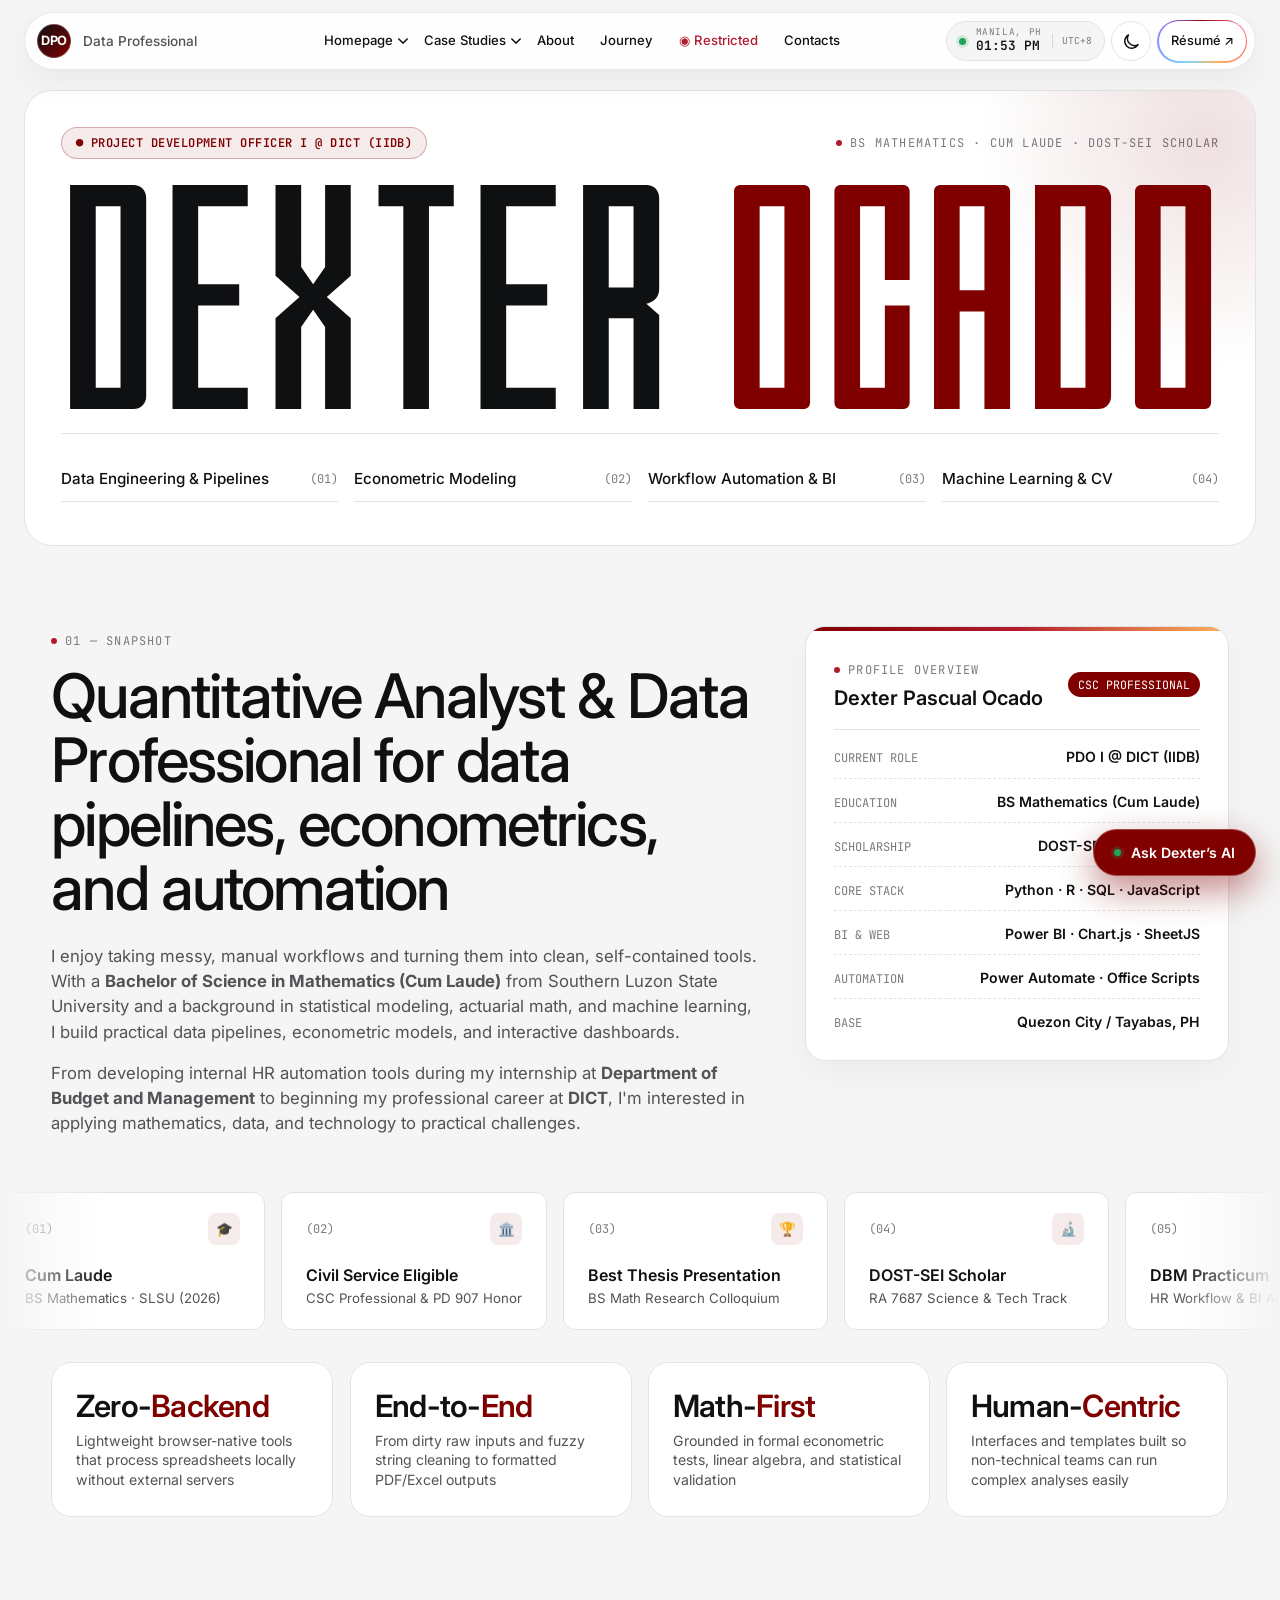
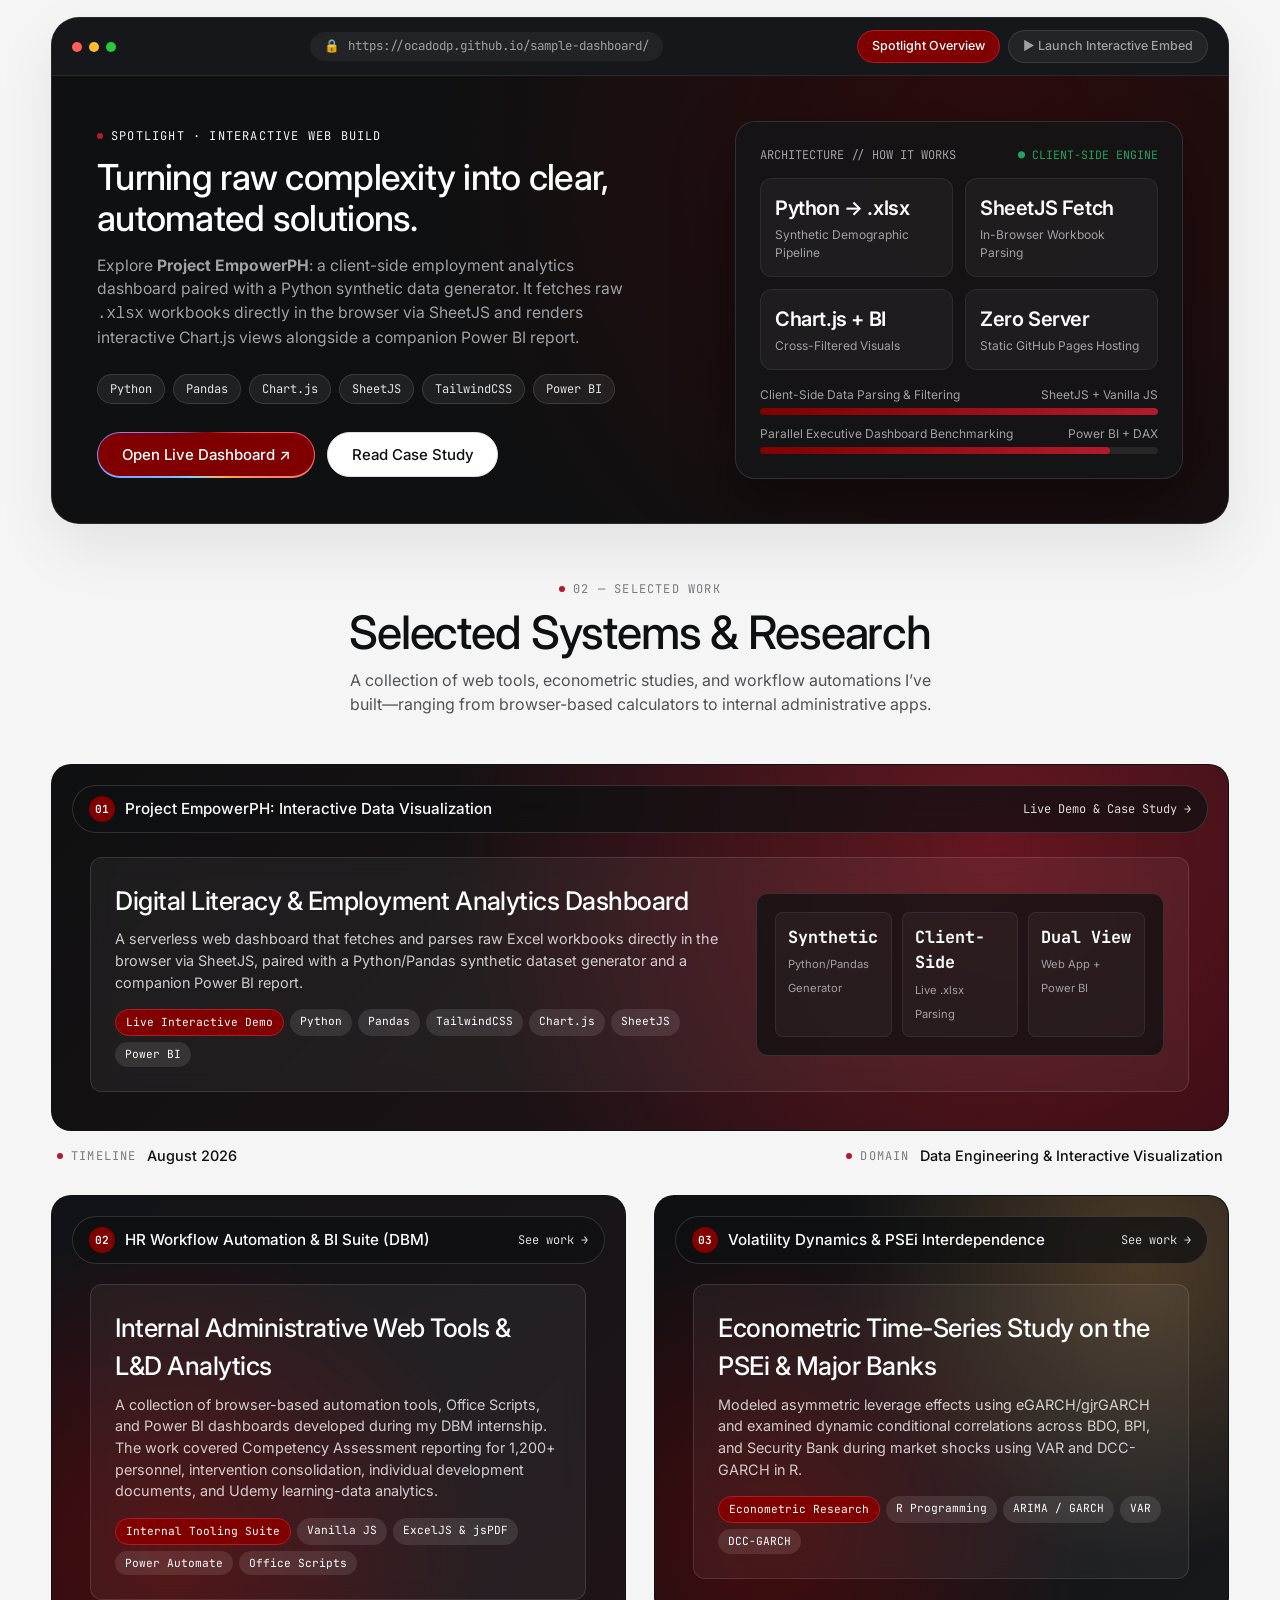
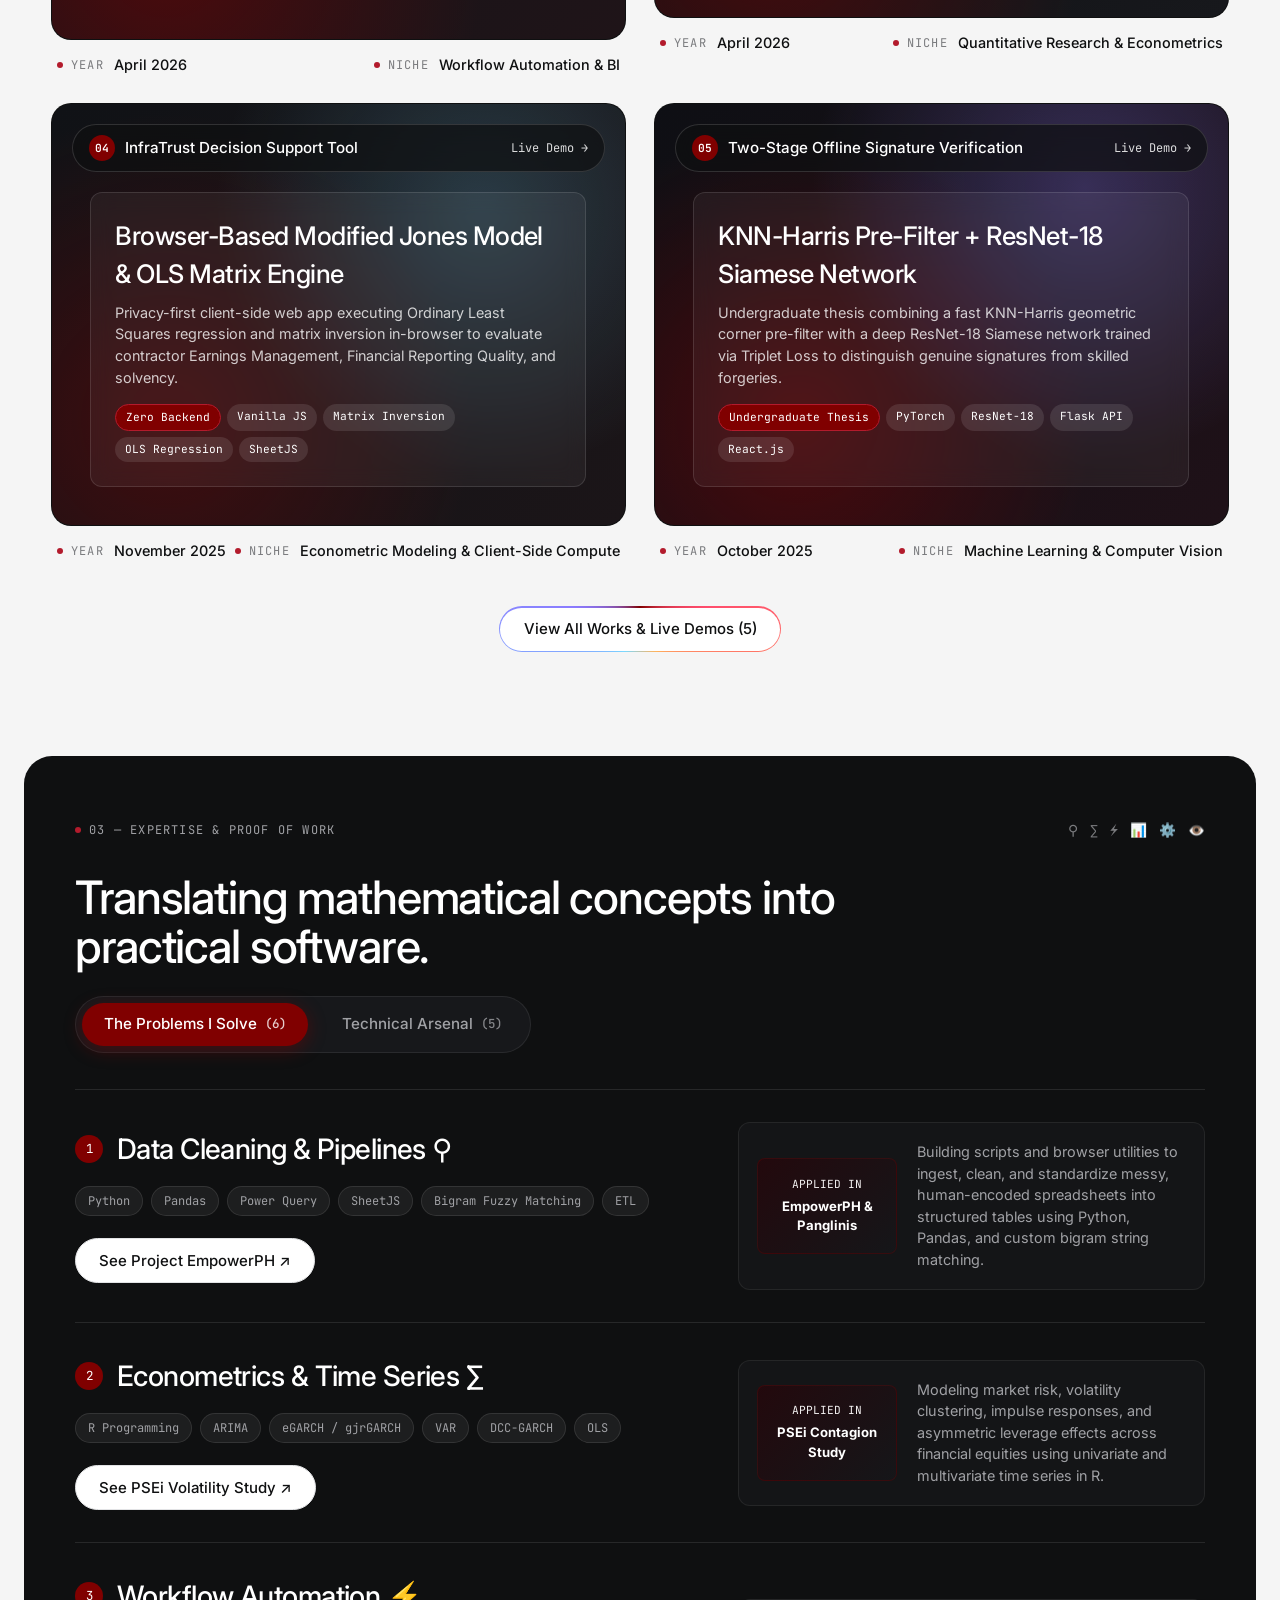
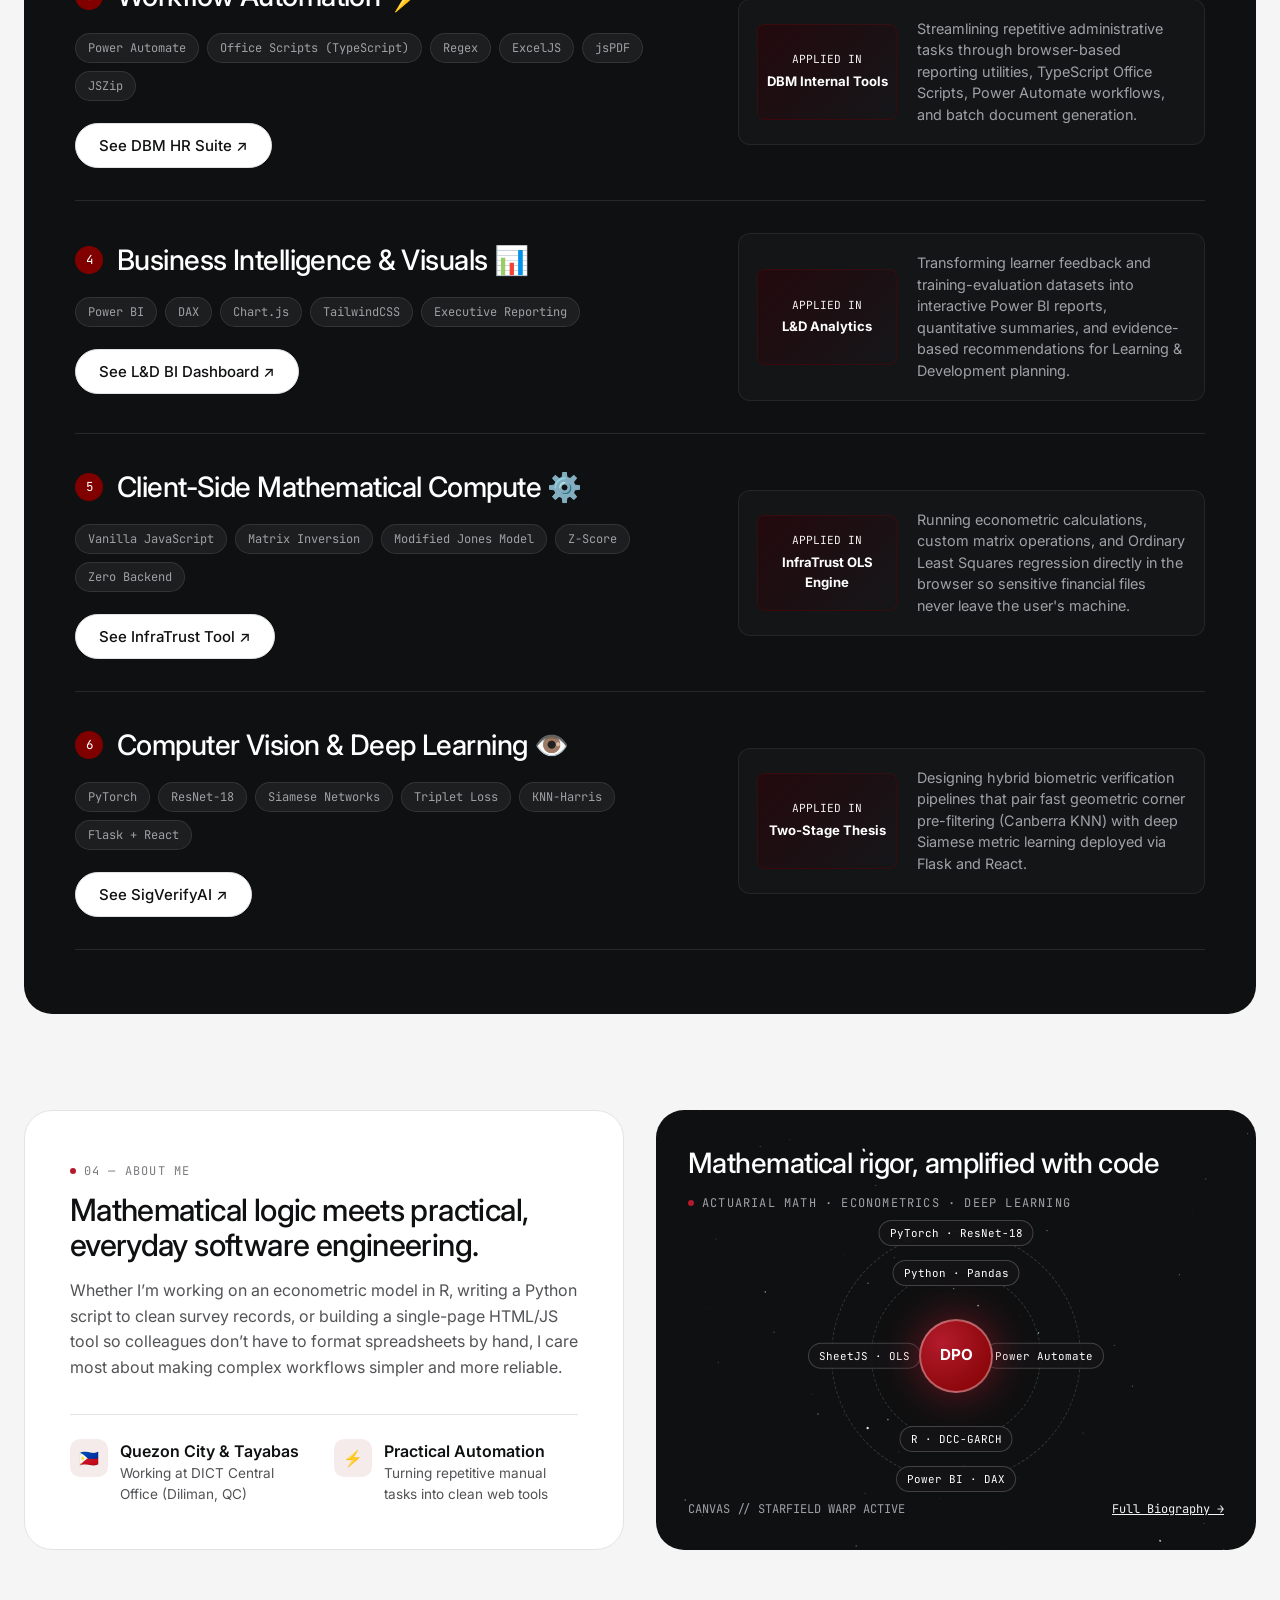
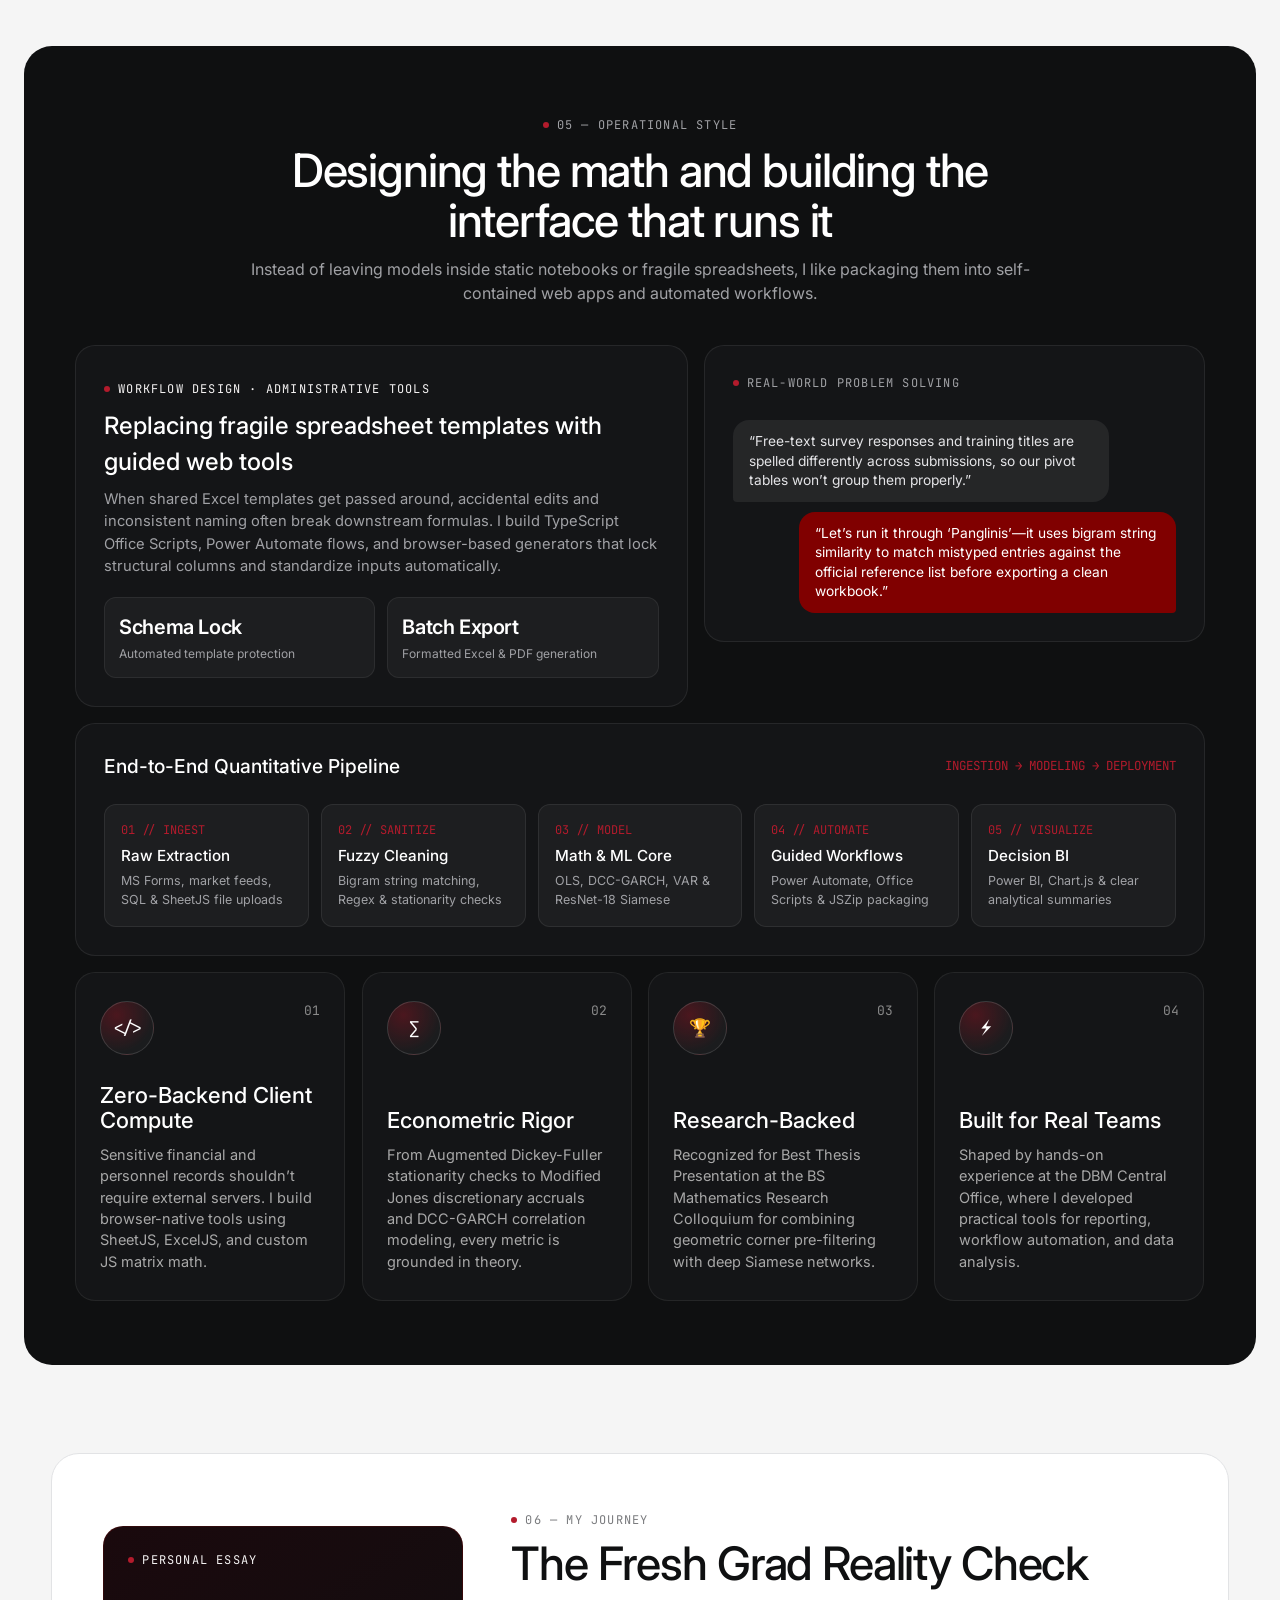
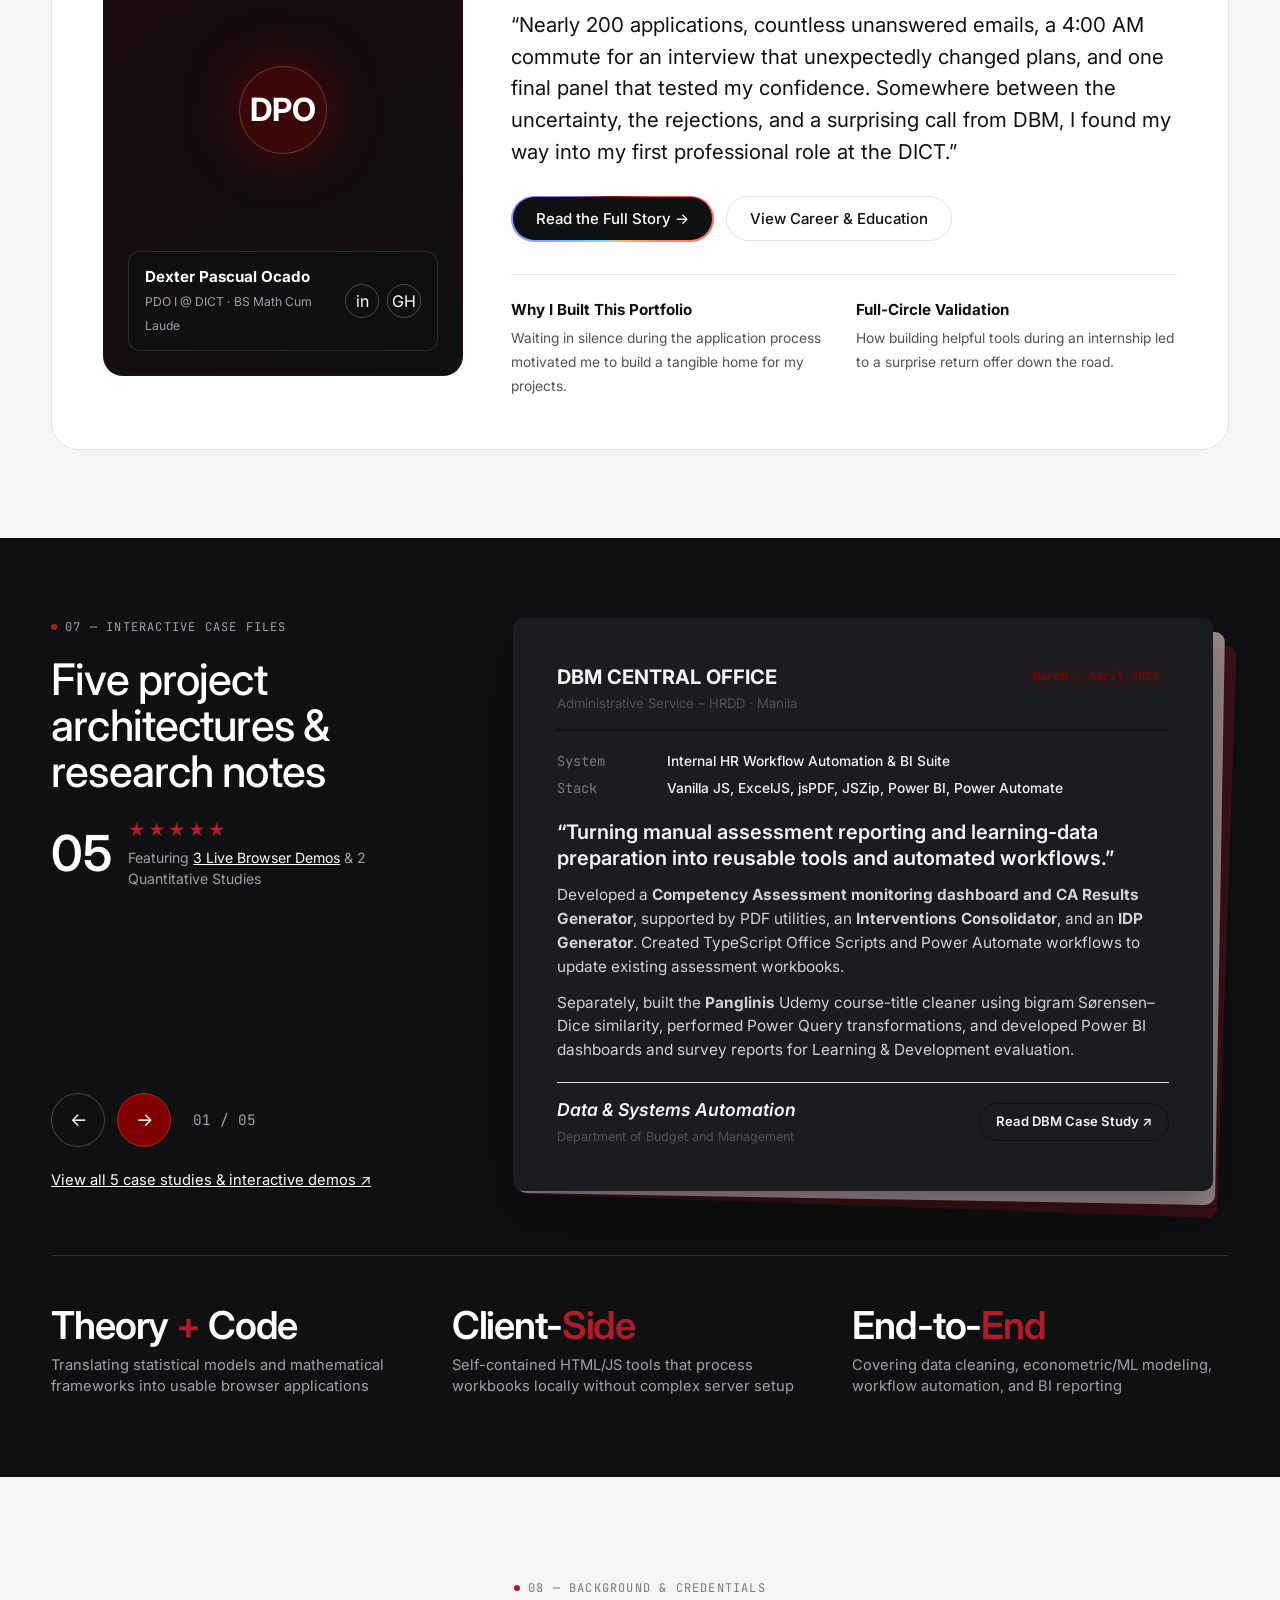
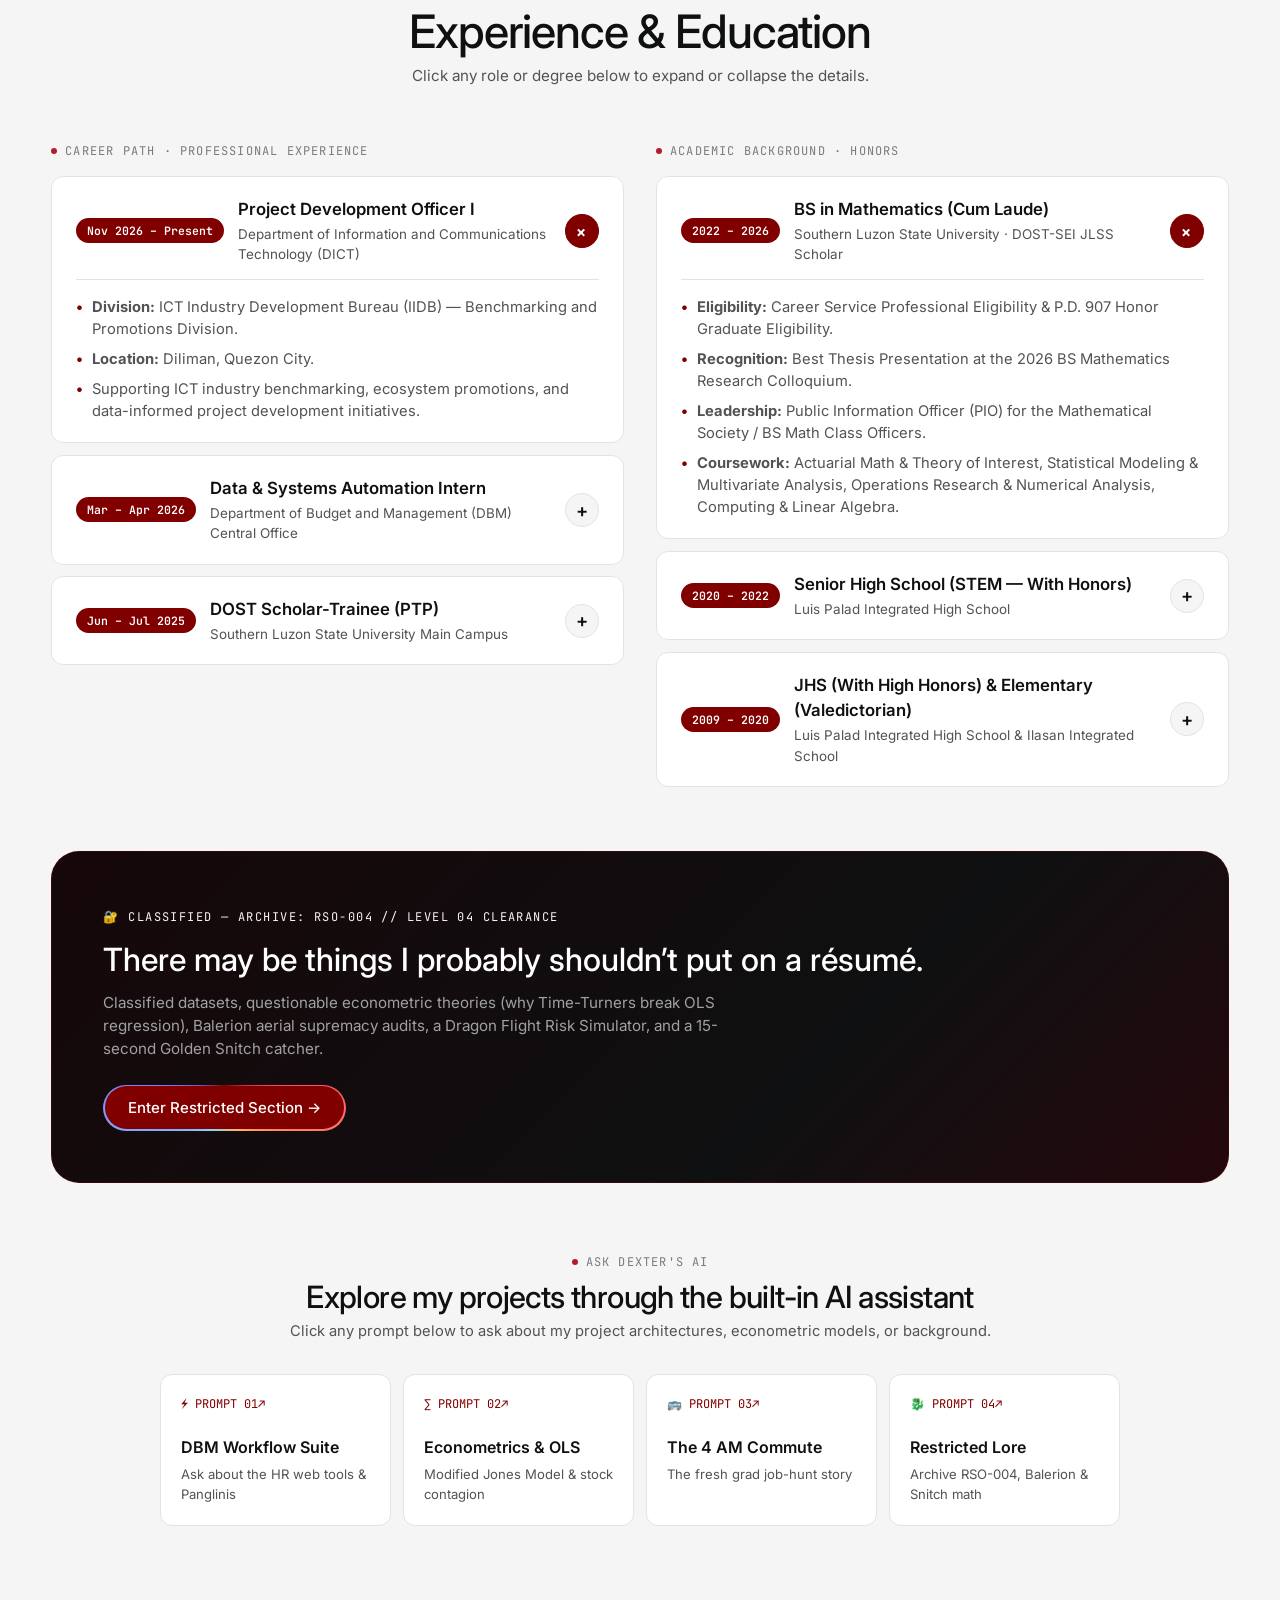
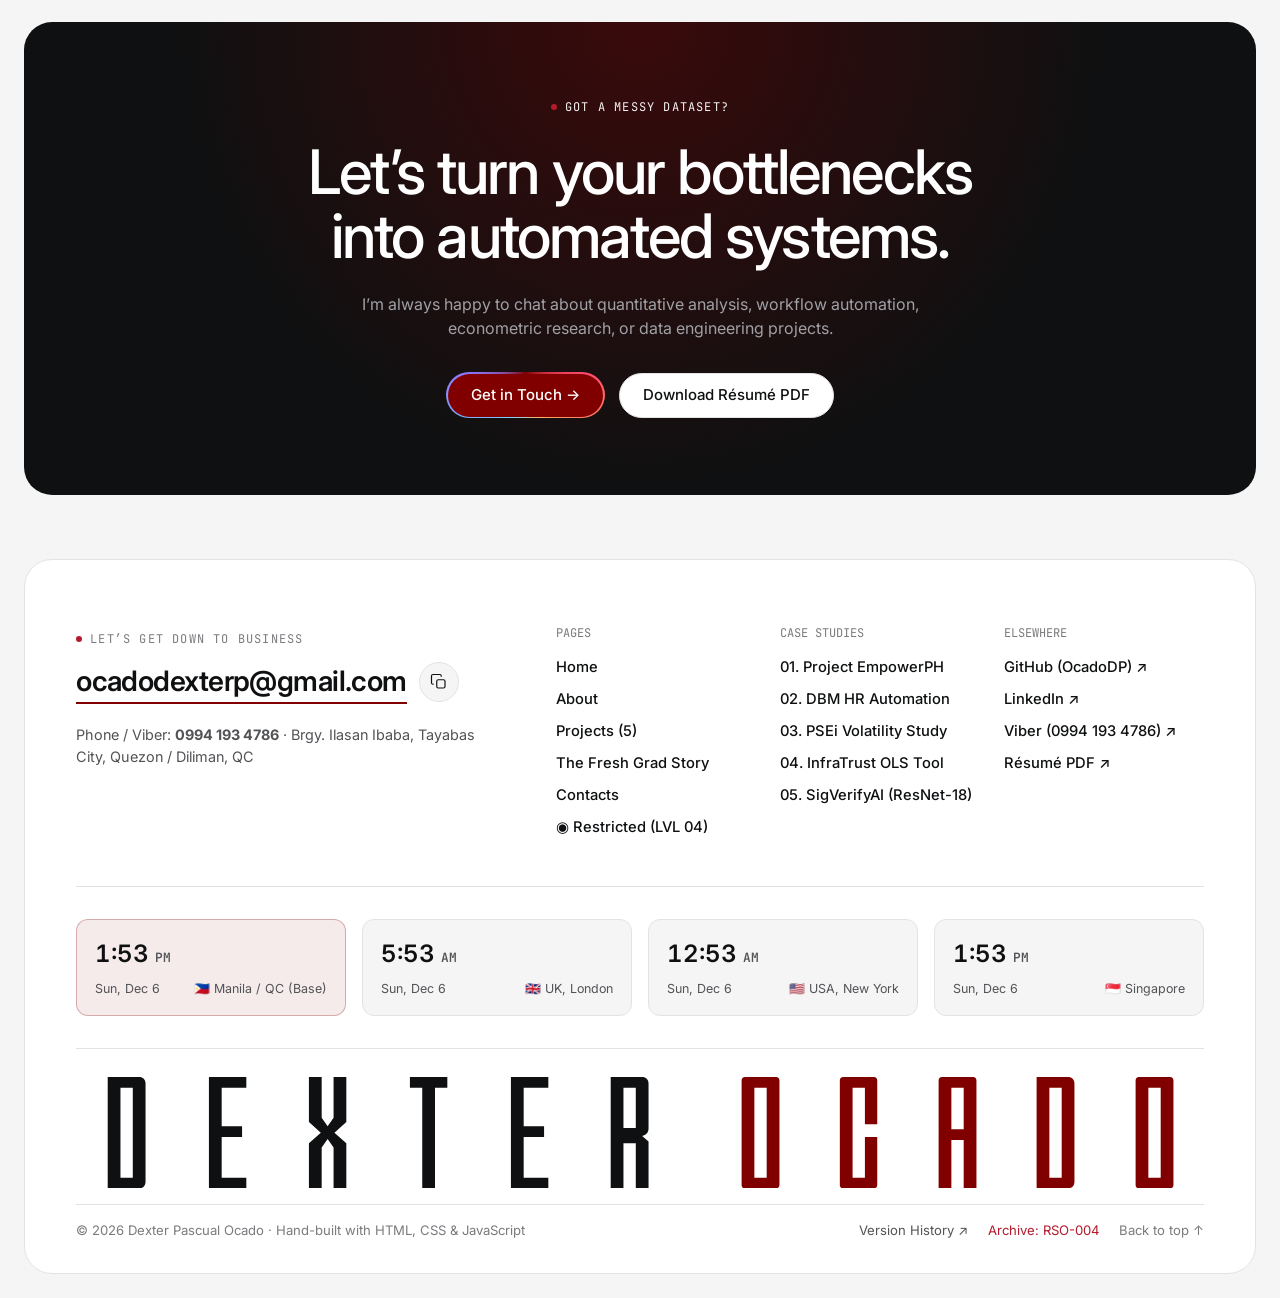
==== commit 595bc642: "Add files via upload" ====
--- a/index.html
+++ b/index.html
@@ -1,1842 +1,3866 @@
 <!DOCTYPE html>
-<html lang="en">
-<head>
-    <meta charset="UTF-8">
-    <meta name="viewport" content="width=device-width, initial-scale=1, shrink-to-fit=no">
-    <meta name="theme-color" content="#800000">
-    <meta name="description" content="Dexter Pascual Ocado — Quantitative Analyst and Data Professional specializing in econometrics, automation, and machine learning.">
-    <title>Dexter Pascual Ocado — Quantitative Analyst & Data Professional</title>
-
-    <link rel="icon" type="image/png" href="img/gryffindor-crest.png">
-    <link href="https://fonts.googleapis.com/css2?family=Inter:wght@400;500;600;700;800&family=Space+Grotesk:wght@500;600;700;800&display=swap" rel="stylesheet">
+<html class="lenis lenis-smooth" lang="en">
+  <head>
+    <meta charset="utf-8"/>
+    <meta content="width=device-width, initial-scale=1, shrink-to-fit=no" name="viewport"/>
+    <meta content="#800000" name="theme-color"/>
+    <title>Dexter Pascual Ocado | Quantitative Analyst &amp; Data Professional</title>
+    <meta content="Dexter Pascual Ocado — Quantitative Analyst and Data Professional specializing in data pipelines, econometric modeling, workflow automation, and machine learning." name="description"/>
+    <meta content="Dexter Pascual Ocado | Quantitative Analyst &amp; Data Professional" property="og:title"/>
+    <meta content="Turning raw complexity into clear, automated solutions. BS Mathematics (Cum Laude), PDO I at DICT, and systems builder." property="og:description"/>
+    <meta content="website" property="og:type"/>
+
+
+    <link crossorigin="anonymous" href="https://cdn.prod.website-files.com" rel="preconnect"/>
+    <link as="font" crossorigin="" href="https://cdn.prod.website-files.com/69f9c76884333229e651e7bc/69f9c76f84333229e651ea81_Switzer-Variable.woff2" rel="preload" type="font/woff2"/>
+    <link href="https://fonts.googleapis.com" rel="preconnect"/>
+    <link crossorigin="" href="https://fonts.gstatic.com" rel="preconnect"/>
+    <link href="https://fonts.googleapis.com/css2?family=Antonio:wght@700&amp;family=Inter:wght@400;500;600;700&amp;family=JetBrains+Mono:wght@400;500;600&amp;display=swap" rel="stylesheet"/>
+
+
+    <script src="https://cdn.prod.website-files.com/gsap/3.15.0/gsap.min.js"></script>
+    <script src="https://cdn.prod.website-files.com/gsap/3.15.0/ScrollTrigger.min.js"></script>
+
+    <style>
+      :root {
+        --bg-paper: #f5f5f5;
+        --bg-white: #ffffff;
+        --bg-dark: #0f1011;
+        --bg-dark-card: #141517;
+        --bg-dark-elevated: #1b1c1f;
+        --ink: #0f1011;
+        --grey-400: #525356;
+        --grey-300: #7a7b7e;
+        --grey-250: #a0a1a5;
+        --grey-100: #e2e3e5;
+        --maroon: #800000;
+        --maroon-bright: #b31b2c;
+        --maroon-glow: #ff4d6d;
+        --maroon-soft: rgba(128, 0, 0, 0.08);
+        --maroon-border: rgba(128, 0, 0, 0.28);
+        --amber: #ffb35c;
+        --cyan: #7ad8ff;
+        --violet: #8b7bff;
+        --green: #22a35a;
+        --radius-xs: 8px;
+        --radius-sm: 12px;
+        --radius-md: 20px;
+        --radius-lg: 28px;
+        --font-sans: "Switzer", "Inter", -apple-system, BlinkMacSystemFont, sans-serif;
+        --font-mono: "JetBrains Mono", monospace;
+        --font-display: "Antonio", Impact, sans-serif;
+      }
+
+      *, *::before, *::after {
+        box-sizing: border-box;
+        margin: 0;
+        padding: 0;
+      }
+
+      html {
+        font-family: var(--font-sans);
+        background-color: var(--bg-paper);
+        color: var(--ink);
+        scroll-behavior: smooth;
+        -webkit-font-smoothing: antialiased;
+        -moz-osx-font-smoothing: grayscale;
+      }
+
+      body {
+        overflow-x: hidden;
+        background-color: var(--bg-paper);
+        line-height: 1.5;
+      }
+
+      a {
+        color: inherit;
+        text-decoration: none;
+      }
+
+      img {
+        max-width: 100%;
+        display: block;
+      }
+
+      ul, ol {
+        list-style: none;
+      }
+
+      .skip-link {
+        position: fixed;
+        top: -100px;
+        left: 16px;
+        background: var(--maroon);
+        color: #fff;
+        padding: 10px 18px;
+        border-radius: var(--radius-xs);
+        z-index: 9999;
+        font-weight: 500;
+        transition: top 0.2s ease;
+      }
+
+      .skip-link:focus {
+        top: 16px;
+      }
+
+      .label-caption {
+        font-family: var(--font-mono);
+        font-size: 0.75rem;
+        text-transform: uppercase;
+        letter-spacing: 0.1em;
+        color: var(--grey-300);
+        display: inline-flex;
+        align-items: center;
+        gap: 8px;
+      }
+
+      .label-caption::before {
+        content: "";
+        width: 6px;
+        height: 6px;
+        border-radius: 50%;
+        background: var(--maroon-bright);
+        display: inline-block;
+      }
+
+      .heading-h1 {
+        font-size: clamp(2.35rem, 4.8vw, 4.35rem);
+        line-height: 1.04;
+        font-weight: 500;
+        letter-spacing: -0.03em;
+      }
+
+      .heading-h2 {
+        font-size: clamp(1.9rem, 3.6vw, 3.25rem);
+        line-height: 1.08;
+        font-weight: 500;
+        letter-spacing: -0.025em;
+      }
+
+      .heading-h3 {
+        font-size: clamp(1.4rem, 2.4vw, 2.1rem);
+        line-height: 1.15;
+        font-weight: 500;
+        letter-spacing: -0.02em;
+      }
+
+      @keyframes cc-ba {
+        to {
+          --cc-ba: 360deg;
+        }
+      }
+
+      .button {
+        position: relative;
+        display: inline-flex;
+        align-items: center;
+        justify-content: center;
+        border-radius: 999px;
+        font-weight: 500;
+        font-size: 0.9375rem;
+        cursor: pointer;
+        transition: transform 0.25s cubic-bezier(0.22, 1, 0.36, 1);
+        isolation: isolate;
+        border: none;
+        background: transparent;
+      }
+
+      .button:active {
+        transform: scale(0.97);
+      }
+
+      .button[data-cc-glow] {
+        padding: 1.5px !important;
+      }
+
+      .button[data-cc-glow]::before, .button[data-cc-glow]::after {
+        content: "";
+        position: absolute;
+        inset: 0;
+        border-radius: inherit;
+        z-index: 0;
+        pointer-events: none;
+        background: conic-gradient(from var(--cc-ba), #800000, #ff4d6d, #ffb35c, #7ad8ff, #8b7bff, #800000);
+      }
+
+      .button[data-cc-glow]::before {
+        animation: cc-ba 6s linear infinite;
+      }
+
+      .button[data-cc-glow]::after {
+        animation: cc-ba 1.6s linear infinite;
+        opacity: 0;
+        transition: opacity 0.35s ease;
+      }
+
+      .button[data-cc-glow]:hover::after, .button[data-cc-glow]:focus-visible::after {
+        opacity: 1;
+      }
+
+      .button-in {
+        position: relative;
+        z-index: 1;
+        display: inline-flex;
+        align-items: center;
+        justify-content: center;
+        gap: 10px;
+        padding: 0.78rem 1.45rem;
+        border-radius: 999px;
+        background: var(--ink);
+        color: #fff;
+        overflow: hidden;
+        transition: background-color 0.25s ease, color 0.25s ease;
+      }
+
+      .button.is-light .button-in {
+        background: var(--bg-white);
+        color: var(--ink);
+        border: 1px solid var(--grey-100);
+      }
+
+      .button[data-cc-glow].is-light .button-in {
+        border: none;
+      }
+
+      .button.is-maroon .button-in {
+        background: var(--maroon);
+        color: #fff;
+      }
+
+      .section_home-header {
+        padding-top: 20px;
+        padding-bottom: 32px;
+      }
+
+      .home-header_content {
+        background: var(--bg-white);
+        border: 1px solid var(--grey-100);
+        border-radius: var(--radius-lg);
+        padding: clamp(1.25rem, 2.8vw, 2.25rem);
+        position: relative;
+        overflow: hidden;
+      }
+
+      .home-header_content::before {
+        content: "";
+        position: absolute;
+        top: -180px;
+        right: -180px;
+        width: 460px;
+        height: 460px;
+        border-radius: 50%;
+        background: radial-gradient(circle, rgba(128, 0, 0, 0.12) 0%, rgba(128, 0, 0, 0) 70%);
+        pointer-events: none;
+      }
+
+      .hero-top-meta {
+        display: flex;
+        justify-content: space-between;
+        align-items: center;
+        flex-wrap: wrap;
+        gap: 12px;
+        margin-bottom: 18px;
+      }
+
+      .hero-badge {
+        display: inline-flex;
+        align-items: center;
+        gap: 8px;
+        padding: 6px 14px;
+        border-radius: 999px;
+        background: var(--maroon-soft);
+        border: 1px solid var(--maroon-border);
+        color: var(--maroon);
+        font-family: var(--font-mono);
+        font-size: 0.75rem;
+        font-weight: 600;
+        letter-spacing: 0.04em;
+        text-transform: uppercase;
+      }
+
+      .home-header_headings {
+        width: 100%;
+        display: flex;
+        justify-content: space-between;
+        align-items: stretch;
+        gap: clamp(1.5rem, 4.5vw, 4.5rem);
+        margin: 14px 0 24px;
+        padding: 8px 0 24px;
+        border-bottom: 1px solid var(--grey-100);
+        user-select: none;
+      }
+
+      .home-header_headings .logo-word {
+        display: flex;
+        align-items: stretch;
+        min-width: 0;
+        gap: clamp(4px, 0.65vw, 10px);
+        color: var(--ink);
+      }
+
+      .home-header_headings .logo-word.is-1 {
+        flex: 6.15 1 0;
+      }
+
+      .home-header_headings .logo-word.is-2 {
+        flex: 5 1 0;
+        color: var(--maroon);
+      }
+
+      .home-header_headings .logo-letter {
+        display: block;
+        flex: 1 1 0;
+        min-width: 0;
+        width: 100%;
+        height: clamp(110px, 17.5vw, 240px);
+        transition: transform 0.32s cubic-bezier(0.22, 1, 0.36, 1), color 0.22s ease;
+      }
+
+      .home-header_headings .logo-word.is-1 .logo-letter:hover {
+        color: var(--maroon);
+        transform: translateY(-6px);
+      }
+
+      .home-header_headings .logo-word.is-2 .logo-letter:hover {
+        color: var(--ink);
+        transform: translateY(-6px);
+      }
+
+      .home-header_services {
+        display: grid;
+        grid-template-columns: repeat(4, 1fr);
+        gap: 16px;
+        margin-bottom: 4px;
+      }
+
+      .home-header_service-link {
+        display: block;
+        padding: 10px 0 4px;
+        position: relative;
+      }
+
+      .home-header_service-top {
+        display: flex;
+        justify-content: space-between;
+        align-items: center;
+        margin-bottom: 10px;
+      }
+
+      .home-header_service-text {
+        font-size: 0.95rem;
+        font-weight: 500;
+        color: var(--ink);
+        transition: color 0.2s ease, transform 0.2s ease;
+      }
+
+      .home-header_service-num {
+        font-family: var(--font-mono);
+        font-size: 0.75rem;
+        color: var(--grey-300);
+      }
+
+      .home-header_service-line {
+        height: 1px;
+        width: 100%;
+        background: var(--grey-100);
+        position: relative;
+        overflow: hidden;
+      }
+
+      .home-header_service-line::after {
+        content: "";
+        position: absolute;
+        inset: 0;
+        background: var(--maroon);
+        transform: scaleX(0);
+        transform-origin: left;
+        transition: transform 0.4s cubic-bezier(0.22, 1, 0.36, 1);
+      }
+
+      .home-header_service-link:hover .home-header_service-text {
+        color: var(--maroon);
+        transform: translateX(4px);
+      }
+
+      .home-header_service-link:hover .home-header_service-line::after {
+        transform: scaleX(1);
+      }
+
+      .hero-showcase {
+        background: var(--bg-dark);
+        border-radius: var(--radius-lg);
+        overflow: hidden;
+        border: 1px solid rgba(255, 255, 255, 0.1);
+        color: #fff;
+        position: relative;
+        margin-bottom: 56px;
+        box-shadow: 0 24px 60px rgba(15, 16, 17, 0.08);
+      }
+
+      .hero-showcase-bar {
+        display: flex;
+        align-items: center;
+        justify-content: space-between;
+        padding: 12px 20px;
+        background: #16171a;
+        border-bottom: 1px solid rgba(255, 255, 255, 0.08);
+        flex-wrap: wrap;
+        gap: 12px;
+      }
+
+      .browser-dots {
+        display: flex;
+        align-items: center;
+        gap: 7px;
+      }
+
+      .browser-dots span {
+        width: 10px;
+        height: 10px;
+        border-radius: 50%;
+        background: #35363a;
+      }
+
+      .browser-dots span:nth-child(1) {
+        background: #ff5f56;
+      }
+
+      .browser-dots span:nth-child(2) {
+        background: #ffbd2e;
+      }
+
+      .browser-dots span:nth-child(3) {
+        background: #27c93f;
+      }
+
+      .browser-url {
+        font-family: var(--font-mono);
+        font-size: 0.78rem;
+        color: var(--grey-250);
+        background: rgba(255, 255, 255, 0.05);
+        padding: 5px 14px;
+        border-radius: 999px;
+        display: inline-flex;
+        align-items: center;
+        gap: 8px;
+      }
+
+      .showcase-controls {
+        display: flex;
+        align-items: center;
+        gap: 8px;
+      }
+
+      .showcase-tab-btn {
+        background: rgba(255, 255, 255, 0.06);
+        color: var(--grey-250);
+        border: 1px solid rgba(255, 255, 255, 0.1);
+        padding: 6px 14px;
+        border-radius: 999px;
+        font-size: 0.78rem;
+        font-weight: 500;
+        cursor: pointer;
+        transition: all 0.2s ease;
+      }
+
+      .showcase-tab-btn.active, .showcase-tab-btn:hover {
+        background: var(--maroon);
+        color: #fff;
+        border-color: var(--maroon-bright);
+      }
+
+      .hero-showcase-body {
+        position: relative;
+        min-height: 420px;
+        display: grid;
+        grid-template-columns: 1.15fr 0.85fr;
+        gap: 32px;
+        padding: clamp(1.5rem, 3.5vw, 3rem);
+        align-items: center;
+        background: radial-gradient(circle at 80% 20%, rgba(128, 0, 0, 0.28), transparent 55%), #0f1011;
+      }
+
+      .hero-showcase-iframe-wrap {
+        display: none;
+        width: 100%;
+        height: 540px;
+        background: #fff;
+      }
+
+      .hero-showcase-iframe-wrap.active {
+        display: block;
+      }
+
+      .hero-showcase-iframe-wrap iframe {
+        width: 100%;
+        height: 100%;
+        border: none;
+      }
+
+      .showcase-copy h2 {
+        font-size: clamp(1.6rem, 2.8vw, 2.5rem);
+        line-height: 1.12;
+        font-weight: 500;
+        letter-spacing: -0.02em;
+        margin: 12px 0 16px;
+      }
+
+      .showcase-copy p {
+        color: var(--grey-250);
+        font-size: 0.98rem;
+        max-width: 540px;
+        margin-bottom: 24px;
+      }
+
+      .pill-tags {
+        display: flex;
+        flex-wrap: wrap;
+        gap: 8px;
+        margin-bottom: 28px;
+      }
+
+      .pill-tag {
+        font-family: var(--font-mono);
+        font-size: 0.75rem;
+        padding: 5px 12px;
+        border-radius: 999px;
+        background: rgba(255, 255, 255, 0.07);
+        border: 1px solid rgba(255, 255, 255, 0.12);
+        color: #e4e4e7;
+      }
+
+      .showcase-visual-card {
+        background: rgba(20, 21, 23, 0.9);
+        border: 1px solid rgba(255, 255, 255, 0.12);
+        border-radius: var(--radius-md);
+        padding: 24px;
+        box-shadow: 0 24px 60px rgba(0, 0, 0, 0.45);
+      }
+
+      .mini-kpi-grid {
+        display: grid;
+        grid-template-columns: repeat(2, 1fr);
+        gap: 12px;
+        margin-bottom: 16px;
+      }
+
+      .mini-kpi {
+        background: rgba(255, 255, 255, 0.04);
+        border: 1px solid rgba(255, 255, 255, 0.07);
+        border-radius: var(--radius-sm);
+        padding: 14px;
+      }
+
+      .mini-kpi-val {
+        font-size: 1.25rem;
+        font-weight: 600;
+        color: #fff;
+        letter-spacing: -0.02em;
+      }
+
+      .mini-kpi-lbl {
+        font-size: 0.75rem;
+        color: var(--grey-250);
+        margin-top: 3px;
+      }
+
+      .mini-bars {
+        display: flex;
+        flex-direction: column;
+        gap: 10px;
+        margin-top: 14px;
+      }
+
+      .mini-bar-row {
+        display: flex;
+        flex-direction: column;
+        gap: 4px;
+        font-size: 0.75rem;
+        color: var(--grey-250);
+      }
+
+      .mini-bar-track {
+        height: 7px;
+        background: rgba(255, 255, 255, 0.08);
+        border-radius: 99px;
+        overflow: hidden;
+      }
+
+      .mini-bar-fill {
+        height: 100%;
+        background: linear-gradient(90deg, var(--maroon), var(--maroon-glow));
+        border-radius: 99px;
+      }
+
+      .section_clients {
+        padding: 48px 0 48px;
+      }
+
+      .clients_head {
+        display: grid;
+        grid-template-columns: 1.25fr 0.75fr;
+        gap: 48px;
+        align-items: start;
+      }
+
+      .clients_bio {
+        margin-top: 24px;
+        color: var(--grey-400);
+        font-size: 1.05rem;
+        max-width: 720px;
+      }
+
+      .clients_bio p + p {
+        margin-top: 16px;
+      }
+
+      .snapshot-card {
+        background: var(--bg-white);
+        border: 1px solid var(--grey-100);
+        border-radius: var(--radius-md);
+        padding: 28px;
+        box-shadow: 0 12px 32px rgba(15, 16, 17, 0.04);
+        position: relative;
+        overflow: hidden;
+      }
+
+      .snapshot-card::before {
+        content: "";
+        position: absolute;
+        top: 0;
+        left: 0;
+        right: 0;
+        height: 4px;
+        background: linear-gradient(90deg, var(--maroon), var(--maroon-glow), var(--amber));
+      }
+
+      .snapshot-head {
+        display: flex;
+        justify-content: space-between;
+        align-items: center;
+        padding-bottom: 16px;
+        border-bottom: 1px solid var(--grey-100);
+        margin-bottom: 16px;
+      }
+
+      .snapshot-list {
+        display: grid;
+        gap: 12px;
+      }
+
+      .snapshot-row {
+        display: flex;
+        justify-content: space-between;
+        align-items: baseline;
+        gap: 12px;
+        font-size: 0.88rem;
+        padding-bottom: 10px;
+        border-bottom: 1px dashed var(--grey-100);
+      }
+
+      .snapshot-row:last-child {
+        border-bottom: none;
+        padding-bottom: 0;
+      }
+
+      .snapshot-key {
+        font-family: var(--font-mono);
+        font-size: 0.75rem;
+        text-transform: uppercase;
+        color: var(--grey-300);
+      }
+
+      .snapshot-val {
+        font-weight: 600;
+        color: var(--ink);
+        text-align: right;
+      }
+
+      .clients_logos {
+        margin-top: 56px;
+        display: flex;
+        overflow: hidden;
+        gap: 16px;
+        user-select: none;
+        mask-image: linear-gradient(to right, transparent, black 8%, black 92%, transparent);
+      }
+
+      .brands_card-group {
+        display: flex;
+        gap: 16px;
+        flex-shrink: 0;
+        animation: marqueeScroll 34s linear infinite;
+      }
+
+      .clients_logos:hover .brands_card-group {
+        animation-play-state: paused;
+      }
+
+      @keyframes marqueeScroll {
+        from {
+          transform: translateX(0);
+        }
+
+        to {
+          transform: translateX(calc(-100% - 16px));
+        }
+      }
+
+      .clients_brand-card {
+        background: var(--bg-white);
+        border: 1px solid var(--grey-100);
+        border-radius: var(--radius-sm);
+        padding: 20px 24px;
+        min-width: 265px;
+        display: flex;
+        flex-direction: column;
+        justify-content: space-between;
+        gap: 18px;
+      }
+
+      .clients_card-top {
+        display: flex;
+        justify-content: space-between;
+        align-items: center;
+      }
+
+      .clients_number {
+        font-family: var(--font-mono);
+        font-size: 0.75rem;
+        color: var(--grey-300);
+      }
+
+      .clients_badge-icon {
+        width: 32px;
+        height: 32px;
+        border-radius: 8px;
+        background: var(--maroon-soft);
+        color: var(--maroon);
+        display: grid;
+        place-items: center;
+        font-weight: 700;
+        font-size: 0.85rem;
+      }
+
+      .clients_name {
+        font-weight: 600;
+        font-size: 1rem;
+        color: var(--ink);
+      }
+
+      .clients_desc {
+        font-size: 0.83rem;
+        color: var(--grey-400);
+        margin-top: 2px;
+      }
+
+      .dx-trust {
+        display: grid;
+        grid-template-columns: repeat(4, 1fr);
+        gap: 16px;
+        margin: 32px 0 16px;
+      }
+
+      .dx-trust-item {
+        background: var(--bg-white);
+        border: 1px solid var(--grey-100);
+        border-radius: var(--radius-md);
+        padding: 26px 24px;
+        display: flex;
+        flex-direction: column;
+        gap: 8px;
+      }
+
+      .dx-trust-big {
+        font-size: clamp(1.55rem, 2.4vw, 2.05rem);
+        font-weight: 600;
+        letter-spacing: -0.025em;
+        color: var(--ink);
+        line-height: 1.1;
+      }
+
+      .dx-trust-big span {
+        color: var(--maroon);
+      }
+
+      .dx-trust-cap {
+        font-size: 0.88rem;
+        color: var(--grey-400);
+        line-height: 1.4;
+      }
+
+      .section_works {
+        padding: 36px 0 80px;
+      }
+
+      .works_head {
+        display: flex;
+        flex-direction: column;
+        align-items: center;
+        text-align: center;
+        margin-bottom: 48px;
+      }
+
+      .works_list {
+        display: grid;
+        grid-template-columns: repeat(2, 1fr);
+        gap: 28px;
+      }
+
+      .works_item.is-featured {
+        grid-column: 1 / -1;
+      }
+
+      .works_card-wrap {
+        display: flex;
+        flex-direction: column;
+        gap: 14px;
+      }
+
+      .works_card {
+        position: relative;
+        display: block;
+        border-radius: var(--radius-md);
+        overflow: hidden;
+        background: var(--bg-dark);
+        border: 1px solid rgba(15, 16, 17, 0.08);
+      }
+
+      .works_visual {
+        width: 100%;
+        height: 100%;
+        padding: 88px clamp(1.5rem, 3vw, 2.5rem) clamp(1.5rem, 3vw, 2.5rem);
+        display: flex;
+        flex-direction: column;
+        justify-content: flex-end;
+        position: relative;
+        transition: transform 0.55s cubic-bezier(0.22, 1, 0.36, 1);
+        color: #fff;
+        min-height: 390px;
+      }
+
+      .works_item.is-featured .works_visual {
+        min-height: 0;
+        padding-top: 92px;
+      }
+
+      .works_card:hover .works_visual {
+        transform: scale(1.018);
+      }
+
+      .works_visual-bg {
+        position: absolute;
+        inset: 0;
+        z-index: 0;
+      }
+
+      .works_visual-bg.empower {
+        background: radial-gradient(circle at 80% 20%, rgba(179, 27, 44, 0.48), transparent 55%),
+        linear-gradient(135deg, #0f1011 0%, #1c1215 60%, #2c0b12 100%);
+      }
+
+      .works_visual-bg.dbm {
+        background: radial-gradient(circle at 20% 80%, rgba(128, 0, 0, 0.5), transparent 55%),
+        linear-gradient(135deg, #111318 0%, #1f1418 100%);
+      }
+
+      .works_visual-bg.volatility {
+        background: radial-gradient(circle at 85% 15%, rgba(255, 179, 92, 0.25), transparent 50%),
+        radial-gradient(circle at 20% 80%, rgba(128, 0, 0, 0.45), transparent 55%),
+        linear-gradient(135deg, #0d0f12 0%, #17181c 100%);
+      }
+
+      .works_visual-bg.infratrust {
+        background: radial-gradient(circle at 75% 25%, rgba(122, 216, 255, 0.2), transparent 50%),
+        radial-gradient(circle at 20% 75%, rgba(128, 0, 0, 0.4), transparent 55%),
+        linear-gradient(135deg, #101216 0%, #1b1518 100%);
+      }
+
+      .works_visual-bg.signature {
+        background: radial-gradient(circle at 75% 20%, rgba(139, 123, 255, 0.28), transparent 50%),
+        radial-gradient(circle at 25% 75%, rgba(128, 0, 0, 0.48), transparent 55%),
+        linear-gradient(135deg, #0e0f14 0%, #1f1118 100%);
+      }
+
+      .works_label {
+        position: absolute;
+        top: 20px;
+        left: 20px;
+        right: 20px;
+        z-index: 2;
+        display: flex;
+        align-items: center;
+        justify-content: space-between;
+        padding: 10px 16px;
+        border-radius: 999px;
+        background: rgba(15, 16, 17, 0.72);
+        backdrop-filter: blur(12px);
+        -webkit-backdrop-filter: blur(12px);
+        border: 1px solid rgba(255, 255, 255, 0.14);
+        color: #fff;
+      }
+
+      .about_label-infos {
+        display: flex;
+        align-items: center;
+        gap: 10px;
+      }
+
+      .works_pic-dot {
+        width: 26px;
+        height: 26px;
+        border-radius: 50%;
+        background: var(--maroon);
+        color: #fff;
+        font-family: var(--font-mono);
+        font-size: 0.7rem;
+        font-weight: 600;
+        display: grid;
+        place-items: center;
+      }
+
+      .works_name {
+        font-size: 0.95rem;
+        font-weight: 500;
+      }
+
+      .see-works_cta {
+        font-family: var(--font-mono);
+        font-size: 0.75rem;
+        color: #fff;
+        display: inline-flex;
+        align-items: center;
+        gap: 6px;
+        opacity: 0.85;
+      }
+
+      .works_card-MockUI {
+        position: relative;
+        z-index: 1;
+        background: rgba(255, 255, 255, 0.05);
+        border: 1px solid rgba(255, 255, 255, 0.12);
+        border-radius: var(--radius-sm);
+        padding: 24px;
+        backdrop-filter: blur(10px);
+      }
+
+      .works_item.is-featured .works_card-MockUI {
+        display: grid;
+        grid-template-columns: 1.2fr 0.8fr;
+        gap: 28px;
+        align-items: center;
+      }
+
+      .works_card-MockUI h4 {
+        font-size: clamp(1.25rem, 2vw, 1.65rem);
+        font-weight: 500;
+        margin-bottom: 8px;
+        letter-spacing: -0.02em;
+      }
+
+      .works_card-MockUI p {
+        font-size: 0.9rem;
+        color: rgba(255, 255, 255, 0.78);
+        max-width: 680px;
+        margin-bottom: 16px;
+      }
+
+      .works_card-badges {
+        display: flex;
+        flex-wrap: wrap;
+        gap: 6px;
+      }
+
+      .works_card-badges span {
+        font-family: var(--font-mono);
+        font-size: 0.7rem;
+        padding: 4px 10px;
+        border-radius: 99px;
+        background: rgba(255, 255, 255, 0.1);
+        color: #fff;
+      }
+
+      .works_card-badges span.highlight {
+        background: var(--maroon);
+        border: 1px solid var(--maroon-glow);
+      }
+
+      .featured-telemetry-panel {
+        background: rgba(15, 16, 17, 0.75);
+        border: 1px solid rgba(255, 255, 255, 0.12);
+        border-radius: 12px;
+        padding: 18px;
+        display: grid;
+        grid-template-columns: repeat(3, 1fr);
+        gap: 10px;
+      }
+
+      .ft-stat {
+        background: rgba(255, 255, 255, 0.04);
+        border: 1px solid rgba(255, 255, 255, 0.07);
+        border-radius: 8px;
+        padding: 12px;
+      }
+
+      .ft-stat strong {
+        display: block;
+        font-size: 1.05rem;
+        color: #fff;
+        font-family: var(--font-mono);
+      }
+
+      .ft-stat span {
+        font-size: 0.7rem;
+        color: var(--grey-250);
+      }
+
+      .works_infos {
+        display: flex;
+        justify-content: space-between;
+        align-items: center;
+        padding: 0 6px;
+      }
+
+      .works_infos-group {
+        display: flex;
+        align-items: center;
+        gap: 10px;
+      }
+
+      .works_info {
+        font-size: 0.9rem;
+        font-weight: 500;
+        color: var(--ink);
+      }
+
+      .section_home-services {
+        padding: 24px 0;
+      }
+
+      .home-services_component {
+        background: var(--bg-dark);
+        color: #fff;
+        border-radius: var(--radius-lg);
+        padding: clamp(2.5rem, 5vw, 5rem) clamp(1.25rem, 4vw, 3.5rem);
+        position: relative;
+        overflow: hidden;
+      }
+
+      .home-services_head {
+        display: flex;
+        justify-content: space-between;
+        align-items: center;
+        margin-bottom: 32px;
+      }
+
+      .home-services_icons {
+        display: flex;
+        gap: 12px;
+        color: var(--grey-300);
+        font-family: var(--font-mono);
+        font-size: 0.85rem;
+      }
+
+      .tab-menu {
+        display: inline-flex;
+        gap: 12px;
+        background: #17181b;
+        padding: 6px;
+        border-radius: 999px;
+        border: 1px solid rgba(255, 255, 255, 0.08);
+        margin-bottom: 36px;
+      }
+
+      .tab-link {
+        padding: 10px 22px;
+        border-radius: 999px;
+        font-size: 0.95rem;
+        font-weight: 500;
+        color: var(--grey-250);
+        cursor: pointer;
+        display: inline-flex;
+        align-items: center;
+        gap: 8px;
+        border: none;
+        background: transparent;
+        transition: all 0.25s ease;
+      }
+
+      .tab-link.w--current {
+        background: var(--maroon);
+        color: #fff;
+        box-shadow: 0 4px 18px rgba(128, 0, 0, 0.45);
+      }
+
+      .navbar_works-number {
+        font-family: var(--font-mono);
+        font-size: 0.78rem;
+        opacity: 0.8;
+      }
+
+      .w-tab-pane {
+        display: none;
+      }
+
+      .w-tab-pane.w--tab-active {
+        display: block;
+      }
+
+      .home-services_items {
+        display: flex;
+        flex-direction: column;
+      }
+
+      .home-services_item {
+        border-top: 1px solid rgba(255, 255, 255, 0.1);
+        padding: 32px 0;
+      }
+
+      .home-services_item:last-child {
+        border-bottom: 1px solid rgba(255, 255, 255, 0.1);
+      }
+
+      .home-services_item-in {
+        display: grid;
+        grid-template-columns: 1.15fr 0.85fr;
+        gap: 32px;
+        align-items: center;
+      }
+
+      .home-services_item-head {
+        display: flex;
+        align-items: center;
+        gap: 14px;
+        margin-bottom: 16px;
+      }
+
+      .home-services_number {
+        width: 28px;
+        height: 28px;
+        border-radius: 50%;
+        background: var(--maroon);
+        color: #fff;
+        font-family: var(--font-mono);
+        font-size: 0.78rem;
+        display: grid;
+        place-items: center;
+        flex-shrink: 0;
+      }
+
+      .home-services_title {
+        font-size: clamp(1.35rem, 2.2vw, 1.85rem);
+        font-weight: 500;
+        letter-spacing: -0.02em;
+      }
+
+      .tag-text {
+        display: flex;
+        flex-wrap: wrap;
+        gap: 8px;
+        margin-bottom: 22px;
+      }
+
+      .tag-text p {
+        font-family: var(--font-mono);
+        font-size: 0.75rem;
+        padding: 5px 12px;
+        border-radius: 999px;
+        background: rgba(255, 255, 255, 0.06);
+        border: 1px solid rgba(255, 255, 255, 0.1);
+        color: var(--grey-250);
+      }
+
+      .home-services_desc {
+        display: grid;
+        grid-template-columns: 140px 1fr;
+        gap: 20px;
+        align-items: center;
+        background: #141517;
+        border: 1px solid rgba(255, 255, 255, 0.07);
+        padding: 18px;
+        border-radius: var(--radius-sm);
+      }
+
+      .proof-box {
+        height: 96px;
+        border-radius: 8px;
+        background: linear-gradient(135deg, #23090d, #151619);
+        border: 1px solid var(--maroon-border);
+        display: flex;
+        flex-direction: column;
+        justify-content: center;
+        align-items: center;
+        text-align: center;
+        padding: 8px;
+        font-family: var(--font-mono);
+        font-size: 0.7rem;
+        color: #f5f3f3;
+      }
+
+      .proof-box strong {
+        font-size: 0.82rem;
+        color: #fff;
+        margin-top: 4px;
+        font-family: var(--font-sans);
+      }
+
+      .home-services_text-wrap p {
+        font-size: 0.9rem;
+        color: var(--grey-250);
+        line-height: 1.5;
+      }
+
+      .section_about {
+        padding: 72px 0;
+      }
+
+      .about_component {
+        display: grid;
+        grid-template-columns: 1fr 1fr;
+        gap: 32px;
+        align-items: stretch;
+      }
+
+      .about_content {
+        background: var(--bg-white);
+        border: 1px solid var(--grey-100);
+        border-radius: var(--radius-lg);
+        padding: clamp(2rem, 3.5vw, 3.25rem);
+        display: flex;
+        flex-direction: column;
+        justify-content: space-between;
+      }
+
+      .about_paragraph {
+        color: var(--grey-400);
+        font-size: 1rem;
+        margin-top: 16px;
+        line-height: 1.6;
+      }
+
+      .about_items {
+        display: grid;
+        grid-template-columns: 1fr 1fr;
+        gap: 20px;
+        margin-top: 32px;
+        padding-top: 24px;
+        border-top: 1px solid var(--grey-100);
+      }
+
+      .about_item {
+        display: flex;
+        align-items: flex-start;
+        gap: 12px;
+      }
+
+      .about_item-icon {
+        width: 38px;
+        height: 38px;
+        border-radius: 10px;
+        background: var(--maroon-soft);
+        color: var(--maroon);
+        display: grid;
+        place-items: center;
+        font-weight: 700;
+        flex-shrink: 0;
+      }
+
+      .about_item-title {
+        font-size: 1rem;
+        font-weight: 600;
+      }
+
+      .home-grid_team {
+        position: relative;
+        background: var(--bg-dark);
+        border-radius: var(--radius-lg);
+        overflow: hidden;
+        min-height: 440px;
+        display: flex;
+        flex-direction: column;
+        justify-content: space-between;
+        padding: 32px;
+        color: #fff;
+        isolation: isolate;
+      }
+
+      .space-canvas {
+        position: absolute;
+        inset: 0;
+        width: 100%;
+        height: 100%;
+        z-index: -1;
+        pointer-events: none;
+      }
+
+      .team-heading {
+        position: relative;
+        z-index: 2;
+      }
+
+      .home-grid_team-heading {
+        font-size: 1.75rem;
+        font-weight: 500;
+        letter-spacing: -0.02em;
+        margin-bottom: 4px;
+      }
+
+      .orbit-stage {
+        position: relative;
+        width: 260px;
+        height: 260px;
+        margin: auto;
+        display: grid;
+        place-items: center;
+      }
+
+      .orbit-ring {
+        position: absolute;
+        border-radius: 50%;
+        border: 1px dashed rgba(255, 255, 255, 0.16);
+        animation: spinOrbit 28s linear infinite;
+      }
+
+      .orbit-ring.r1 {
+        width: 170px;
+        height: 170px;
+      }
+
+      .orbit-ring.r2 {
+        width: 250px;
+        height: 250px;
+        animation-direction: reverse;
+        animation-duration: 38s;
+      }
+
+      @keyframes spinOrbit {
+        to {
+          transform: rotate(360deg);
+        }
+      }
+
+      .orbit-core {
+        width: 74px;
+        height: 74px;
+        border-radius: 50%;
+        background: radial-gradient(circle at 30% 30%, var(--maroon-bright), var(--maroon));
+        border: 2px solid rgba(255, 255, 255, 0.35);
+        box-shadow: 0 0 40px rgba(179, 27, 44, 0.6);
+        display: grid;
+        place-items: center;
+        font-weight: 700;
+        font-size: 0.95rem;
+        z-index: 2;
+      }
+
+      .orbit-pill {
+        position: absolute;
+        padding: 4px 10px;
+        border-radius: 999px;
+        background: rgba(20, 21, 23, 0.9);
+        border: 1px solid rgba(255, 255, 255, 0.2);
+        font-family: var(--font-mono);
+        font-size: 0.68rem;
+        color: #fff;
+        white-space: nowrap;
+      }
+
+      .orbit-pill.p1 {
+        top: -12px;
+        left: 50%;
+        transform: translateX(-50%);
+      }
+
+      .orbit-pill.p2 {
+        bottom: -12px;
+        left: 50%;
+        transform: translateX(-50%);
+      }
+
+      .orbit-pill.p3 {
+        left: -24px;
+        top: 50%;
+        transform: translateY(-50%);
+      }
+
+      .orbit-pill.p4 {
+        right: -24px;
+        top: 50%;
+        transform: translateY(-50%);
+      }
+
+      .features_grid {
+        display: grid;
+        grid-template-columns: 1.1fr 0.9fr;
+        gap: 16px;
+        margin-top: 40px;
+      }
+
+      .features_card-box {
+        background: #141517;
+        border: 1px solid rgba(255, 255, 255, 0.08);
+        border-radius: var(--radius-md);
+        padding: 28px;
+        display: flex;
+        flex-direction: column;
+        justify-content: space-between;
+        gap: 20px;
+      }
+
+      .features_column {
+        display: flex;
+        flex-direction: column;
+        gap: 16px;
+      }
+
+      .chat-bubbles {
+        display: flex;
+        flex-direction: column;
+        gap: 10px;
+        margin-top: 8px;
+      }
+
+      .chat-bubble {
+        max-width: 85%;
+        padding: 12px 16px;
+        border-radius: 16px;
+        font-size: 0.86rem;
+        line-height: 1.4;
+      }
+
+      .chat-bubble.incoming {
+        background: rgba(255, 255, 255, 0.07);
+        color: #e4e4e7;
+        align-self: flex-start;
+        border-bottom-left-radius: 4px;
+      }
+
+      .chat-bubble.outgoing {
+        background: var(--maroon);
+        color: #fff;
+        align-self: flex-end;
+        border-bottom-right-radius: 4px;
+      }
+
+      .features_timeline {
+        grid-column: 1 / -1;
+        background: #141517;
+        border: 1px solid rgba(255, 255, 255, 0.08);
+        border-radius: var(--radius-md);
+        padding: 28px;
+      }
+
+      .timeline-steps {
+        display: grid;
+        grid-template-columns: repeat(5, 1fr);
+        gap: 12px;
+        margin-top: 24px;
+      }
+
+      .timeline-step {
+        background: rgba(255, 255, 255, 0.04);
+        border: 1px solid rgba(255, 255, 255, 0.08);
+        border-radius: var(--radius-sm);
+        padding: 16px;
+      }
+
+      .timeline-num {
+        font-family: var(--font-mono);
+        font-size: 0.75rem;
+        color: var(--maroon-glow);
+        margin-bottom: 6px;
+      }
+
+      .timeline-title {
+        font-weight: 500;
+        font-size: 0.95rem;
+        color: #fff;
+      }
+
+      .timeline-sub {
+        font-size: 0.78rem;
+        color: var(--grey-250);
+        margin-top: 4px;
+      }
+
+      .dx-ph {
+        display: grid;
+        grid-template-columns: repeat(4, minmax(0, 1fr));
+        gap: 16px;
+        margin-top: 16px;
+      }
+
+      .dx-ph-card {
+        position: relative;
+        border-radius: 20px;
+        min-height: 310px;
+        padding: 28px 24px;
+        background: #141517;
+        border: 1px solid rgba(255, 255, 255, 0.07);
+        color: #fff;
+        display: flex;
+        flex-direction: column;
+        justify-content: space-between;
+        gap: 28px;
+        overflow: hidden;
+        isolation: isolate;
+      }
+
+      .dx-ph-top {
+        display: flex;
+        justify-content: space-between;
+        align-items: flex-start;
+        gap: 12px;
+      }
+
+      .dx-ph-num {
+        font-family: var(--font-mono);
+        font-size: 13px;
+        color: #8a8a8a;
+      }
+
+      .dx-ph-ico {
+        width: 54px;
+        height: 54px;
+        border-radius: 50%;
+        display: flex;
+        align-items: center;
+        justify-content: center;
+        color: #fff;
+        background: radial-gradient(circle at 30% 25%, rgba(179, 27, 44, 0.35), rgba(255, 255, 255, 0.03) 70%);
+        border: 1px solid rgba(255, 255, 255, 0.14);
+        font-family: var(--font-mono);
+        font-size: 1.1rem;
+      }
+
+      .dx-ph-card h3 {
+        font-size: 22px;
+        line-height: 1.15;
+        font-weight: 500;
+        margin: 0 0 10px;
+        color: #fff;
+      }
+
+      .dx-ph-card p {
+        font-size: 14.5px;
+        line-height: 1.48;
+        color: #a8a8a8;
+        margin: 0;
+      }
+
+      .section_founder {
+        padding: 64px 0;
+      }
+
+      .founder-card {
+        background: var(--bg-white);
+        border: 1px solid var(--grey-100);
+        border-radius: var(--radius-lg);
+        padding: clamp(1.75rem, 4vw, 3.5rem);
+        display: grid;
+        grid-template-columns: 360px 1fr;
+        gap: 48px;
+        align-items: center;
+      }
+
+      .founder-photo-box {
+        position: relative;
+        border-radius: var(--radius-md);
+        overflow: hidden;
+        background: linear-gradient(145deg, #1a090d 0%, #0f1011 100%);
+        aspect-ratio: 4 / 5;
+        display: flex;
+        flex-direction: column;
+        justify-content: space-between;
+        padding: 24px;
+        color: #fff;
+        border: 1px solid var(--maroon-border);
+      }
+
+      .founder-monogram {
+        width: 88px;
+        height: 88px;
+        border-radius: 50%;
+        background: rgba(128, 0, 0, 0.35);
+        border: 1px solid rgba(255, 255, 255, 0.2);
+        display: grid;
+        place-items: center;
+        font-size: 2rem;
+        font-weight: 700;
+        margin: auto;
+        box-shadow: 0 0 50px rgba(128, 0, 0, 0.6);
+      }
+
+      .founder-tag {
+        background: rgba(15, 16, 17, 0.8);
+        backdrop-filter: blur(10px);
+        padding: 14px 16px;
+        border-radius: var(--radius-sm);
+        border: 1px solid rgba(255, 255, 255, 0.12);
+        display: flex;
+        justify-content: space-between;
+        align-items: center;
+        gap: 12px;
+      }
+
+      .founder-tag b {
+        display: block;
+        font-size: 0.95rem;
+      }
+
+      .founder-tag span {
+        font-size: 0.76rem;
+        color: var(--grey-250);
+      }
+
+      .founder-quote {
+        font-size: clamp(1.1rem, 1.6vw, 1.32rem);
+        line-height: 1.55;
+        color: var(--ink);
+        margin: 20px 0 28px;
+      }
+
+      .founder-pts {
+        display: grid;
+        grid-template-columns: 1fr 1fr;
+        gap: 24px;
+        margin-top: 32px;
+        padding-top: 24px;
+        border-top: 1px solid var(--grey-100);
+      }
+
+      .founder-pts b {
+        display: block;
+        font-size: 0.95rem;
+        margin-bottom: 4px;
+      }
+
+      .founder-pts span {
+        font-size: 0.86rem;
+        color: var(--grey-400);
+      }
+
+      .section_testimonials {
+        background: var(--bg-dark);
+        color: #fff;
+        padding: 80px 0;
+        margin: 24px 0;
+      }
+
+      .lt {
+        display: grid;
+        grid-template-columns: minmax(0, 390px) minmax(0, 1fr);
+        grid-template-areas: "tp st" "ct st";
+        column-gap: 72px;
+        row-gap: 36px;
+        align-items: start;
+      }
+
+      .lt-tp {
+        grid-area: tp;
+        display: flex;
+        flex-direction: column;
+        gap: 20px;
+      }
+
+      .lt-h {
+        font-size: clamp(2rem, 3.4vw, 3rem);
+        line-height: 1.06;
+        font-weight: 500;
+        letter-spacing: -0.02em;
+      }
+
+      .lt-rt {
+        display: flex;
+        align-items: center;
+        gap: 16px;
+        margin-top: 4px;
+      }
+
+      .lt-n {
+        font-size: 3.1rem;
+        font-weight: 600;
+        line-height: 1;
+        color: #fff;
+      }
+
+      .lt-stars {
+        color: var(--maroon-glow);
+        letter-spacing: 3px;
+        font-size: 1.05rem;
+      }
+
+      .lt-ct {
+        grid-area: ct;
+        align-self: end;
+        display: flex;
+        flex-direction: column;
+        gap: 22px;
+      }
+
+      .lt-bt {
+        display: flex;
+        align-items: center;
+        gap: 12px;
+      }
+
+      .lt-b {
+        width: 54px;
+        height: 54px;
+        border-radius: 50%;
+        font-size: 1.15rem;
+        cursor: pointer;
+        display: grid;
+        place-items: center;
+      }
+
+      .lt-pv {
+        border: 1px solid rgba(255, 255, 255, 0.22);
+        background: transparent;
+        color: #fff;
+      }
+
+      .lt-nx {
+        border: 1px solid var(--maroon-bright);
+        background: var(--maroon);
+        color: #fff;
+      }
+
+      .lt-cn {
+        margin-left: 10px;
+        font-family: var(--font-mono);
+        font-size: 0.9rem;
+        color: var(--grey-250);
+      }
+
+      .lt-st {
+        grid-area: st;
+        position: relative;
+        min-width: 0;
+        margin-right: 16px;
+      }
+
+      .lt-s1 {
+        position: absolute;
+        inset: 16px -14px -14px 16px;
+        background: #3a1218;
+        border-radius: 10px;
+        transform: rotate(2deg);
+      }
+
+      .lt-s2 {
+        position: absolute;
+        inset: 8px -7px -7px 8px;
+        background: #9c8c8e;
+        border-radius: 10px;
+        transform: rotate(1deg);
+      }
+
+      .lt-pp {
+        position: relative;
+        min-height: 490px;
+      }
+
+      .lt-p {
+        display: none;
+        background: #1b1c1f;
+        color: #f5f5f5;
+        border-radius: 10px;
+        padding: clamp(1.75rem, 3.5vw, 2.75rem);
+        flex-direction: column;
+        justify-content: space-between;
+        gap: 20px;
+        min-height: 490px;
+        box-shadow: 0 24px 50px rgba(0, 0, 0, 0.35);
+      }
+
+      .lt-p.lt-on {
+        display: flex;
+      }
+
+      .lt-hd {
+        display: flex;
+        justify-content: space-between;
+        align-items: flex-start;
+        gap: 16px;
+        padding-bottom: 16px;
+        border-bottom: 2px solid var(--ink);
+      }
+
+      .lt-co {
+        font-size: 1.25rem;
+        font-weight: 700;
+        text-transform: uppercase;
+      }
+
+      .lt-wh {
+        font-size: 0.82rem;
+        color: var(--grey-400);
+        display: block;
+        margin-top: 2px;
+      }
+
+      .lt-vr {
+        font-family: var(--font-mono);
+        font-size: 0.75rem;
+        color: var(--maroon);
+        background: var(--maroon-soft);
+        padding: 5px 10px;
+        border-radius: 99px;
+        font-weight: 600;
+      }
+
+      .lt-mt {
+        display: grid;
+        grid-template-columns: 110px 1fr;
+        row-gap: 6px;
+        font-size: 0.86rem;
+      }
+
+      .lt-mt dt {
+        color: var(--grey-300);
+        font-family: var(--font-mono);
+      }
+
+      .lt-mt dd {
+        font-weight: 500;
+      }
+
+      .lt-bd {
+        display: flex;
+        flex-direction: column;
+        gap: 12px;
+        font-size: 0.96rem;
+        color: #d1d1d6;
+        line-height: 1.55;
+      }
+
+      .lt-bd .lt-q {
+        font-size: 1.25rem;
+        font-weight: 600;
+        color: #f5f5f5;
+        line-height: 1.32;
+      }
+
+      .lt-ft {
+        display: flex;
+        justify-content: space-between;
+        align-items: center;
+        flex-wrap: wrap;
+        gap: 12px;
+        padding-top: 14px;
+        border-top: 1px solid var(--grey-100);
+      }
+
+      .lt-cite {
+        font-size: 1.1rem;
+        font-style: italic;
+        font-weight: 600;
+      }
+
+      .lt-pl {
+        display: inline-flex;
+        align-items: center;
+        gap: 8px;
+        padding: 8px 16px;
+        border-radius: 999px;
+        border: 1px solid var(--ink);
+        font-size: 0.82rem;
+        font-weight: 600;
+      }
+
+      .testimonials_numbers-main {
+        display: grid;
+        grid-template-columns: repeat(3, 1fr);
+        gap: 24px;
+        margin-top: 64px;
+        padding-top: 48px;
+        border-top: 1px solid rgba(255, 255, 255, 0.12);
+      }
+
+      .number_block {
+        display: flex;
+        flex-direction: column;
+        gap: 8px;
+      }
+
+      .number_wrap {
+        font-size: clamp(1.85rem, 3vw, 2.5rem);
+        font-weight: 600;
+        letter-spacing: -0.03em;
+        line-height: 1.1;
+        color: #fff;
+      }
+
+      .number_wrap span {
+        color: var(--maroon-glow);
+      }
+
+      .number_desc {
+        font-size: 0.92rem;
+        color: var(--grey-250);
+        line-height: 1.45;
+      }
+
+      .section_faq {
+        padding: 72px 0;
+        background: var(--bg-paper);
+      }
+
+      .dual-accordions {
+        display: grid;
+        grid-template-columns: 1fr 1fr;
+        gap: 32px;
+        margin-bottom: 64px;
+      }
+
+      .faq_list {
+        display: flex;
+        flex-direction: column;
+        gap: 12px;
+      }
+
+      .faq_accordion {
+        background: var(--bg-white);
+        border: 1px solid var(--grey-100);
+        border-radius: var(--radius-sm);
+        padding: 20px 24px;
+        cursor: pointer;
+        user-select: none;
+        transition: border-color 0.25s ease, box-shadow 0.25s ease;
+      }
+
+      .faq_accordion:hover {
+        border-color: var(--maroon-border);
+        box-shadow: 0 10px 28px rgba(15, 16, 17, 0.04);
+      }
+
+      .faq_question-block {
+        display: flex;
+        justify-content: space-between;
+        align-items: center;
+        gap: 16px;
+      }
+
+      .faq_question-wrap {
+        display: flex;
+        align-items: center;
+        gap: 14px;
+      }
+
+      .faq_number-wrap {
+        background: var(--maroon);
+        color: #fff;
+        border-radius: 999px;
+        padding: 4px 11px;
+        font-family: var(--font-mono);
+        font-size: 0.72rem;
+        font-weight: 600;
+        flex-shrink: 0;
+      }
+
+      .faq_question {
+        font-size: 1.05rem;
+        font-weight: 600;
+        color: var(--ink);
+      }
+
+      .faq_subrole {
+        font-size: 0.84rem;
+        color: var(--grey-400);
+        margin-top: 2px;
+      }
+
+      .faq_button {
+        width: 34px;
+        height: 34px;
+        border-radius: 50%;
+        background: var(--bg-paper);
+        border: 1px solid var(--grey-100);
+        color: var(--ink);
+        display: grid;
+        place-items: center;
+        font-size: 1.15rem;
+        font-weight: 600;
+        line-height: 1;
+        transition: transform 0.3s cubic-bezier(0.22, 1, 0.36, 1), background-color 0.25s ease, color 0.25s ease;
+        flex-shrink: 0;
+      }
+
+      .faq_accordion.open .faq_button {
+        transform: rotate(45deg);
+        background: var(--maroon);
+        border-color: var(--maroon);
+        color: #fff;
+      }
+
+      .faq_answer-wrap {
+        display: grid;
+        grid-template-rows: 0fr;
+        transition: grid-template-rows 0.35s cubic-bezier(0.22, 1, 0.36, 1);
+      }
+
+      .faq_accordion.open .faq_answer-wrap {
+        grid-template-rows: 1fr;
+      }
+
+      .faq_answer-inner {
+        overflow: hidden;
+      }
+
+      .faq_answer {
+        padding-top: 16px;
+        margin-top: 14px;
+        border-top: 1px solid var(--grey-100);
+        font-size: 0.92rem;
+        color: var(--grey-400);
+        display: flex;
+        flex-direction: column;
+        gap: 8px;
+        user-select: text;
+      }
+
+      .faq_answer li {
+        position: relative;
+        padding-left: 16px;
+      }
+
+      .faq_answer li::before {
+        content: "•";
+        position: absolute;
+        left: 0;
+        color: var(--maroon);
+        font-weight: bold;
+      }
+
+      .restricted-banner {
+        background: linear-gradient(135deg, #160709 0%, #0f1011 65%, #24080d 100%);
+        border: 1px solid rgba(128, 0, 0, 0.3);
+        border-radius: var(--radius-lg);
+        padding: clamp(2rem, 4vw, 3.25rem);
+        color: #fff;
+        display: flex;
+        justify-content: space-between;
+        align-items: center;
+        flex-wrap: wrap;
+        gap: 24px;
+        margin: 32px 0;
+      }
+
+      .restricted-tag {
+        font-family: var(--font-mono);
+        font-size: 0.75rem;
+        color: #f5f3f3;
+        letter-spacing: 0.12em;
+        text-transform: uppercase;
+        display: inline-flex;
+        align-items: center;
+        gap: 8px;
+        margin-bottom: 10px;
+      }
+
+      .restricted-banner h3 {
+        font-size: clamp(1.4rem, 2.5vw, 2rem);
+        font-weight: 500;
+        margin-bottom: 8px;
+      }
+
+      .restricted-banner p {
+        color: var(--grey-250);
+        max-width: 620px;
+        font-size: 0.95rem;
+      }
+
+      .ask-ai_grid {
+        display: grid;
+        grid-template-columns: repeat(4, minmax(0, 1fr));
+        gap: 12px;
+        max-width: 960px;
+        margin: 32px auto 0;
+      }
+
+      .ask-ai_card {
+        display: flex;
+        flex-direction: column;
+        gap: 6px;
+        padding: 20px;
+        background: #fff;
+        border: 1px solid var(--grey-100);
+        border-radius: var(--radius-sm);
+        color: var(--ink);
+        text-align: left;
+        cursor: pointer;
+        transition: all 0.25s ease;
+      }
+
+      .ask-ai_card:hover {
+        border-color: var(--maroon);
+        transform: translateY(-3px);
+        box-shadow: 0 10px 26px rgba(128, 0, 0, 0.08);
+      }
+
+      .ask-ai_top {
+        display: flex;
+        justify-content: space-between;
+        align-items: center;
+        margin-bottom: 16px;
+        font-family: var(--font-mono);
+        font-size: 0.75rem;
+        color: var(--maroon);
+      }
+
+      .ask-ai_name {
+        font-size: 1rem;
+        font-weight: 600;
+      }
+
+      .ask-ai_sub {
+        font-size: 0.82rem;
+        color: var(--grey-400);
+      }
+
+      .section_cta {
+        padding: 24px 0;
+      }
+
+      .cta_component {
+        background: var(--bg-dark);
+        color: #fff;
+        border-radius: var(--radius-lg);
+        padding: clamp(3rem, 6vw, 5.5rem) clamp(1.5rem, 4vw, 3.5rem);
+        text-align: center;
+        display: flex;
+        flex-direction: column;
+        align-items: center;
+        gap: 24px;
+        background-image: radial-gradient(circle at 50% 0%, rgba(128, 0, 0, 0.38), transparent 60%);
+      }
+
+      @media (max-width: 991px) {
+        .hero-showcase-body, .clients_head, .home-services_item-in, .about_component, .features_grid, .founder-card, .lt, .dual-accordions, .works_item.is-featured .works_card-MockUI {
+          grid-template-columns: 1fr;
+        }
+
+        .lt {
+          grid-template-areas: "tp" "st" "ct";
+        }
+
+        .dx-trust, .dx-ph, .ask-ai_grid {
+          grid-template-columns: repeat(2, 1fr);
+        }
+
+        .timeline-steps {
+          grid-template-columns: repeat(2, 1fr);
+        }
+
+        .works_list {
+          grid-template-columns: 1fr;
+        }
+      }
+
+      @media (max-width: 640px) {
+        .home-header_headings {
+          flex-direction: column;
+          gap: 14px;
+        }
+
+        .home-header_headings .logo-word {
+          width: 100%;
+          flex: none;
+        }
+
+        .home-header_headings .logo-letter {
+          height: clamp(78px, 26vw, 150px);
+        }
+
+        .home-header_services, .dx-trust, .dx-ph, .ask-ai_grid, .testimonials_numbers-main, .about_items, .founder-pts, .timeline-steps, .featured-telemetry-panel {
+          grid-template-columns: 1fr;
+        }
+
+        .home-services_desc {
+          grid-template-columns: 1fr;
+        }
+      }
+    </style>
+    <link rel="stylesheet" href="site-shared.css"/>
+  </head>
+  <body>
+    <nav class="navbar" aria-label="Main navigation"></nav>
+    <a class="skip-link" href="#main">Skip to content</a>
+
+
+
+
+
+    <main id="main">
+
+      <header class="section_home-header">
+        <div class="padding-global is-tiny">
+          <div class="container-large">
+            <div class="home-header_content">
+              <div class="hero-top-meta">
+                <span class="hero-badge">● Project Development Officer I @ DICT (IIDB)</span>
+                <span class="label-caption">BS Mathematics · Cum Laude · DOST-SEI Scholar</span>
+              </div>
+
+
+              <div aria-label="DEXTER OCADO" class="home-header_headings">
+
+                <div class="logo-word is-1">
+
+                  <svg xmlns="http://www.w3.org/2000/svg" viewBox="0 0 89 262" fill="none" class="logo-letter"><path fill-rule="evenodd" clip-rule="evenodd" d="M0 0H74C82.8 0 89 6.2 89 15V247C89 255.8 82.8 262 74 262H0V0ZM30 25V237H59V25H30Z" fill="currentColor"/></svg>
+
+                  <svg xmlns="http://www.w3.org/2000/svg" viewBox="0 0 88 262" fill="none" class="logo-letter"><path d="M0 0H88V25H30V116H78V141H30V237H88V262H0V0Z" fill="currentColor"/></svg>
+
+                  <svg xmlns="http://www.w3.org/2000/svg" viewBox="0 0 88 262" fill="none" class="logo-letter"><path d="M0 0H30V96L44 116L58 96V0H88V106L60 131L88 156V262H58V166L44 146L30 166V262H0V156L28 131L0 106V0Z" fill="currentColor"/></svg>
+
+                  <svg xmlns="http://www.w3.org/2000/svg" viewBox="0 0 88 262" fill="none" class="logo-letter"><path d="M0 0H88V25H59V262H29V25H0V0Z" fill="currentColor"/></svg>
+
+                  <svg xmlns="http://www.w3.org/2000/svg" viewBox="0 0 88 262" fill="none" class="logo-letter"><path d="M0 0H88V25H30V116H78V141H30V237H88V262H0V0Z" fill="currentColor"/></svg>
+
+                  <svg xmlns="http://www.w3.org/2000/svg" viewBox="0 0 89 262" fill="none" class="logo-letter"><path fill-rule="evenodd" clip-rule="evenodd" d="M0 0H74C82.8 0 89 6.2 89 15V122C89 131 83 137 74 139L89 152V262H59V156H30V262H0V0ZM30 25V120H59V25H30Z" fill="currentColor"/></svg>
+                </div>
+
+
+                <div class="logo-word is-2">
+
+                  <svg xmlns="http://www.w3.org/2000/svg" viewBox="0 0 89 262" fill="none" class="logo-letter"><path fill-rule="evenodd" clip-rule="evenodd" d="M8 0H81C86 0 89 3 89 8V254C89 259 86 262 81 262H8C3 262 0 259 0 254V8C0 3 3 0 8 0ZM30 25V237H59V25H30Z" fill="currentColor"/></svg>
+
+                  <svg xmlns="http://www.w3.org/2000/svg" viewBox="0 0 88 262" fill="none" class="logo-letter"><path d="M8 262H80C85 262 88 259 88 254V141H59V237H30V25H59V111H88V8C88 3 85 0 80 0H8C3 0 0 3 0 8V254C0 259 3 262 8 262Z" fill="currentColor"/></svg>
+
+                  <svg xmlns="http://www.w3.org/2000/svg" viewBox="0 0 89 262" fill="none" class="logo-letter"><path fill-rule="evenodd" clip-rule="evenodd" d="M8 0H81C86 0 89 3 89 8V262H59V148H30V262H0V8C0 3 3 0 8 0ZM30 25V123H59V25H30Z" fill="currentColor"/></svg>
+
+                  <svg xmlns="http://www.w3.org/2000/svg" viewBox="0 0 89 262" fill="none" class="logo-letter"><path fill-rule="evenodd" clip-rule="evenodd" d="M0 0H74C82.8 0 89 6.2 89 15V247C89 255.8 82.8 262 74 262H0V0ZM30 25V237H59V25H30Z" fill="currentColor"/></svg>
+
+                  <svg xmlns="http://www.w3.org/2000/svg" viewBox="0 0 89 262" fill="none" class="logo-letter"><path fill-rule="evenodd" clip-rule="evenodd" d="M8 0H81C86 0 89 3 89 8V254C89 259 86 262 81 262H8C3 262 0 259 0 254V8C0 3 3 0 8 0ZM30 25V237H59V25H30Z" fill="currentColor"/></svg>
+                </div>
+              </div>
+
+
+              <div class="home-header_services">
+                <a class="home-header_service-link" href="#expertise">
+                  <div class="home-header_service-top">
+                    <span class="home-header_service-text">Data Engineering &amp; Pipelines</span>
+                    <span class="home-header_service-num">(01)</span>
+                  </div>
+                  <div class="home-header_service-line"></div>
+                </a>
+                <a class="home-header_service-link" href="#expertise">
+                  <div class="home-header_service-top">
+                    <span class="home-header_service-text">Econometric Modeling</span>
+                    <span class="home-header_service-num">(02)</span>
+                  </div>
+                  <div class="home-header_service-line"></div>
+                </a>
+                <a class="home-header_service-link" href="#expertise">
+                  <div class="home-header_service-top">
+                    <span class="home-header_service-text">Workflow Automation &amp; BI</span>
+                    <span class="home-header_service-num">(03)</span>
+                  </div>
+                  <div class="home-header_service-line"></div>
+                </a>
+                <a class="home-header_service-link" href="#expertise">
+                  <div class="home-header_service-top">
+                    <span class="home-header_service-text">Machine Learning &amp; CV</span>
+                    <span class="home-header_service-num">(04)</span>
+                  </div>
+                  <div class="home-header_service-line"></div>
+                </a>
+              </div>
+            </div>
+          </div>
+        </div>
+      </header>
+
+
+      <section class="section_clients" id="snapshot">
+        <div class="padding-global">
+          <div class="container-large">
+            <div class="clients_head">
+              <div>
+                <div class="label-caption">01 — Snapshot</div>
+                <h1 class="heading-h1" style="margin-top: 14px;">
+                  Quantitative Analyst &amp; Data Professional for data pipelines, econometrics, and automation
+                </h1>
+                <div class="clients_bio">
+                  <p>
+                    I enjoy taking messy, manual workflows and turning them into clean, self-contained tools. With a <strong>Bachelor of Science in Mathematics (Cum Laude)</strong> from Southern Luzon State University and a background in statistical modeling, actuarial math, and machine learning, I build practical data pipelines, econometric models, and interactive dashboards.
+                  </p>
+                  <p>
+                    From developing internal HR automation tools during my internship at <strong>Department of Budget and Management</strong> to beginning my professional career at <strong>DICT</strong>, I'm interested in applying mathematics, data, and technology to practical challenges.
+                  </p>
+                </div>
+              </div>
+
+
+              <aside aria-label="Quick Dossier" class="snapshot-card">
+                <div class="snapshot-head">
+                  <div>
+                    <div class="label-caption">Profile Overview</div>
+                    <h2 style="font-size: 1.25rem; font-weight: 600; margin-top: 4px;">Dexter Pascual Ocado</h2>
+                  </div>
+                  <span style="background:var(--maroon); color:#fff; font-family:var(--font-mono); font-size:0.72rem; padding:4px 10px; border-radius:99px;">CSC PROFESSIONAL</span>
+                </div>
+                <div class="snapshot-list">
+                  <div class="snapshot-row">
+                    <span class="snapshot-key">Current Role</span>
+                    <span class="snapshot-val">PDO I @ DICT (IIDB)</span>
+                  </div>
+                  <div class="snapshot-row">
+                    <span class="snapshot-key">Education</span>
+                    <span class="snapshot-val">BS Mathematics (Cum Laude)</span>
+                  </div>
+                  <div class="snapshot-row">
+                    <span class="snapshot-key">Scholarship</span>
+                    <span class="snapshot-val">DOST-SEI JLSS Scholar</span>
+                  </div>
+                  <div class="snapshot-row">
+                    <span class="snapshot-key">Core Stack</span>
+                    <span class="snapshot-val">Python · R · SQL · JavaScript</span>
+                  </div>
+                  <div class="snapshot-row">
+                    <span class="snapshot-key">BI &amp; Web</span>
+                    <span class="snapshot-val">Power BI · Chart.js · SheetJS</span>
+                  </div>
+                  <div class="snapshot-row">
+                    <span class="snapshot-key">Automation</span>
+                    <span class="snapshot-val">Power Automate · Office Scripts</span>
+                  </div>
+                  <div class="snapshot-row">
+                    <span class="snapshot-key">Base</span>
+                    <span class="snapshot-val">Quezon City / Tayabas, PH</span>
+                  </div>
+                </div>
+              </aside>
+            </div>
+          </div>
+        </div>
+
+
+        <div aria-label="Honors and Credentials" class="clients_logos">
+          <div class="brands_card-group">
+            <div class="clients_brand-card">
+              <div class="clients_card-top"><span class="clients_number">(01)</span><span class="clients_badge-icon">🎓</span></div>
+              <div><div class="clients_name">Cum Laude</div><p class="clients_desc">BS Mathematics · SLSU (2026)</p></div>
+            </div>
+            <div class="clients_brand-card">
+              <div class="clients_card-top"><span class="clients_number">(02)</span><span class="clients_badge-icon">🏛️</span></div>
+              <div><div class="clients_name">Civil Service Eligible</div><p class="clients_desc">CSC Professional &amp; PD 907 Honor</p></div>
+            </div>
+            <div class="clients_brand-card">
+              <div class="clients_card-top"><span class="clients_number">(03)</span><span class="clients_badge-icon">🏆</span></div>
+              <div><div class="clients_name">Best Thesis Presentation</div><p class="clients_desc">BS Math Research Colloquium</p></div>
+            </div>
+            <div class="clients_brand-card">
+              <div class="clients_card-top"><span class="clients_number">(04)</span><span class="clients_badge-icon">🔬</span></div>
+              <div><div class="clients_name">DOST-SEI Scholar</div><p class="clients_desc">RA 7687 Science &amp; Tech Track</p></div>
+            </div>
+            <div class="clients_brand-card">
+              <div class="clients_card-top"><span class="clients_number">(05)</span><span class="clients_badge-icon">⚡</span></div>
+              <div><div class="clients_name">DBM Practicum</div><p class="clients_desc">HR Workflow &amp; BI Automation</p></div>
+            </div>
+            <div class="clients_brand-card">
+              <div class="clients_card-top"><span class="clients_number">(06)</span><span class="clients_badge-icon">🌐</span></div>
+              <div><div class="clients_name">DICT Central Office</div><p class="clients_desc">Project Development Officer I</p></div>
+            </div>
+          </div>
+          <div aria-hidden="true" class="brands_card-group">
+            <div class="clients_brand-card">
+              <div class="clients_card-top"><span class="clients_number">(01)</span><span class="clients_badge-icon">🎓</span></div>
+              <div><div class="clients_name">Cum Laude</div><p class="clients_desc">BS Mathematics · SLSU (2026)</p></div>
+            </div>
+            <div class="clients_brand-card">
+              <div class="clients_card-top"><span class="clients_number">(02)</span><span class="clients_badge-icon">🏛️</span></div>
+              <div><div class="clients_name">Civil Service Eligible</div><p class="clients_desc">CSC Professional &amp; PD 907 Honor</p></div>
+            </div>
+            <div class="clients_brand-card">
+              <div class="clients_card-top"><span class="clients_number">(03)</span><span class="clients_badge-icon">🏆</span></div>
+              <div><div class="clients_name">Best Thesis Presentation</div><p class="clients_desc">BS Math Research Colloquium</p></div>
+            </div>
+            <div class="clients_brand-card">
+              <div class="clients_card-top"><span class="clients_number">(04)</span><span class="clients_badge-icon">🔬</span></div>
+              <div><div class="clients_name">DOST-SEI Scholar</div><p class="clients_desc">RA 7687 Science &amp; Tech Track</p></div>
+            </div>
+            <div class="clients_brand-card">
+              <div class="clients_card-top"><span class="clients_number">(05)</span><span class="clients_badge-icon">⚡</span></div>
+              <div><div class="clients_name">DBM Practicum</div><p class="clients_desc">HR Workflow &amp; BI Automation</p></div>
+            </div>
+            <div class="clients_brand-card">
+              <div class="clients_card-top"><span class="clients_number">(06)</span><span class="clients_badge-icon">🌐</span></div>
+              <div><div class="clients_name">DICT Central Office</div><p class="clients_desc">Project Development Officer I</p></div>
+            </div>
+          </div>
+        </div>
+
+
+        <div class="padding-global">
+          <div class="container-large">
+            <div class="dx-trust" role="list">
+              <div class="dx-trust-item" role="listitem">
+                <div class="dx-trust-big">Zero-<span>Backend</span></div>
+                <div class="dx-trust-cap">Lightweight browser-native tools that process spreadsheets locally without external servers</div>
+              </div>
+              <div class="dx-trust-item" role="listitem">
+                <div class="dx-trust-big">End-to-<span>End</span></div>
+                <div class="dx-trust-cap">From dirty raw inputs and fuzzy string cleaning to formatted PDF/Excel outputs</div>
+              </div>
+              <div class="dx-trust-item" role="listitem">
+                <div class="dx-trust-big">Math-<span>First</span></div>
+                <div class="dx-trust-cap">Grounded in formal econometric tests, linear algebra, and statistical validation</div>
+              </div>
+              <div class="dx-trust-item" role="listitem">
+                <div class="dx-trust-big">Human-<span>Centric</span></div>
+                <div class="dx-trust-cap">Interfaces and templates built so non-technical teams can run complex analyses easily</div>
+              </div>
+            </div>
+          </div>
+        </div>
+      </section>
+
+
+      <section class="section_works" id="works">
+        <div class="padding-global">
+          <div class="container-large">
+
+
+            <div class="hero-showcase">
+              <div class="hero-showcase-bar">
+                <div aria-hidden="true" class="browser-dots">
+                  <span></span><span></span><span></span>
+                </div>
+                <div class="browser-url">
+                  <span>🔒</span>
+                  <span>https://ocadodp.github.io/sample-dashboard/</span>
+                </div>
+                <div class="showcase-controls">
+                  <button class="showcase-tab-btn active" id="btn-overview" type="button">Spotlight Overview</button>
+                  <button class="showcase-tab-btn" id="btn-livedemo" type="button">▶ Launch Interactive Embed</button>
+                </div>
+              </div>
+
+
+              <div class="hero-showcase-body" id="showcase-overview">
+                <div class="showcase-copy">
+                  <div class="label-caption" style="color: #f5f3f3;">Spotlight · Interactive Web Build</div>
+                  <h2>Turning raw complexity into clear, automated solutions.</h2>
+                  <p>
+                    Explore <strong>Project EmpowerPH</strong>: a client-side employment analytics dashboard paired with a Python synthetic data generator. It fetches raw <code>.xlsx</code> workbooks directly in the browser via SheetJS and renders interactive Chart.js views alongside a companion Power BI report.
+                  </p>
+                  <div class="pill-tags">
+                    <span class="pill-tag">Python</span>
+                    <span class="pill-tag">Pandas</span>
+                    <span class="pill-tag">Chart.js</span>
+                    <span class="pill-tag">SheetJS</span>
+                    <span class="pill-tag">TailwindCSS</span>
+                    <span class="pill-tag">Power BI</span>
+                  </div>
+                  <div style="display: flex; flex-wrap: wrap; gap: 12px;">
+                    <a class="button is-maroon" data-cc-glow="" href="https://ocadodp.github.io/sample-dashboard/" rel="noopener" target="_blank">
+                      <div class="button-in">
+                        <div class="button_texts">
+                          <span class="button_text _1">Open Live Dashboard ↗</span>
+                          <span aria-hidden="true" class="button_text _2">ocadodp.github.io</span>
+                        </div>
+                      </div>
+                    </a>
+                    <a class="button is-light" href="project-empower.html">
+                      <div class="button-in">
+                        <div class="button_texts">
+                          <span class="button_text _1">Read Case Study</span>
+                          <span aria-hidden="true" class="button_text _2">Project EmpowerPH</span>
+                        </div>
+                      </div>
+                    </a>
+                  </div>
+                </div>
+
+
+                <div class="showcase-visual-card">
+                  <div style="display:flex; justify-content:space-between; align-items:center; margin-bottom:14px;">
+                    <span style="font-family:var(--font-mono); font-size:0.75rem; color:var(--grey-250);">ARCHITECTURE // HOW IT WORKS</span>
+                    <span style="font-family:var(--font-mono); font-size:0.72rem; color:var(--green);">● CLIENT-SIDE ENGINE</span>
+                  </div>
+                  <div class="mini-kpi-grid">
+                    <div class="mini-kpi">
+                      <div class="mini-kpi-val">Python → .xlsx</div>
+                      <div class="mini-kpi-lbl">Synthetic Demographic Pipeline</div>
+                    </div>
+                    <div class="mini-kpi">
+                      <div class="mini-kpi-val">SheetJS Fetch</div>
+                      <div class="mini-kpi-lbl">In-Browser Workbook Parsing</div>
+                    </div>
+                    <div class="mini-kpi">
+                      <div class="mini-kpi-val">Chart.js + BI</div>
+                      <div class="mini-kpi-lbl">Cross-Filtered Visuals</div>
+                    </div>
+                    <div class="mini-kpi">
+                      <div class="mini-kpi-val">Zero Server</div>
+                      <div class="mini-kpi-lbl">Static GitHub Pages Hosting</div>
+                    </div>
+                  </div>
+                  <div class="mini-bars">
+                    <div class="mini-bar-row">
+                      <div style="display:flex; justify-content:space-between;"><span>Client-Side Data Parsing &amp; Filtering</span><span>SheetJS + Vanilla JS</span></div>
+                      <div class="mini-bar-track"><div class="mini-bar-fill" style="width: 100%;"></div></div>
+                    </div>
+                    <div class="mini-bar-row">
+                      <div style="display:flex; justify-content:space-between;"><span>Parallel Executive Dashboard Benchmarking</span><span>Power BI + DAX</span></div>
+                      <div class="mini-bar-track"><div class="mini-bar-fill" style="width: 88%;"></div></div>
+                    </div>
+                  </div>
+                </div>
+              </div>
+
+
+              <div class="hero-showcase-iframe-wrap" id="showcase-iframe-wrap">
+                <iframe data-src="https://ocadodp.github.io/sample-dashboard/" title="Project EmpowerPH Live Dashboard"></iframe>
+              </div>
+            </div>
+
+            <div class="works_head">
+              <div class="label-caption">02 — Selected Work</div>
+              <h2 class="heading-h2" style="margin-top: 10px;">Selected Systems &amp; Research</h2>
+              <p style="color: var(--grey-400); max-width: 600px; margin-top: 10px;">
+                A collection of web tools, econometric studies, and workflow automations I’ve built—ranging from browser-based calculators to internal administrative apps.
+              </p>
+            </div>
+
+            <div class="works_list">
+
+              <div class="works_item is-featured">
+                <div class="works_card-wrap">
+                  <a class="works_card" href="project-empower.html">
+                    <div class="works_label">
+                      <div class="about_label-infos">
+                        <span class="works_pic-dot">01</span>
+                        <h3 class="works_name">Project EmpowerPH: Interactive Data Visualization</h3>
+                      </div>
+                      <span class="see-works_cta">Live Demo &amp; Case Study →</span>
+                    </div>
+                    <div class="works_visual">
+                      <div class="works_visual-bg empower"></div>
+                      <div class="works_card-MockUI">
+                        <div>
+                          <h4>Digital Literacy &amp; Employment Analytics Dashboard</h4>
+                          <p>A serverless web dashboard that fetches and parses raw Excel workbooks directly in the browser via SheetJS, paired with a Python/Pandas synthetic dataset generator and a companion Power BI report.</p>
+                          <div class="works_card-badges">
+                            <span class="highlight">Live Interactive Demo</span>
+                            <span>Python</span>
+                            <span>Pandas</span>
+                            <span>TailwindCSS</span>
+                            <span>Chart.js</span>
+                            <span>SheetJS</span>
+                            <span>Power BI</span>
+                          </div>
+                        </div>
+                        <div class="featured-telemetry-panel">
+                          <div class="ft-stat">
+                            <strong>Synthetic</strong>
+                            <span>Python/Pandas Generator</span>
+                          </div>
+                          <div class="ft-stat">
+                            <strong>Client-Side</strong>
+                            <span>Live .xlsx Parsing</span>
+                          </div>
+                          <div class="ft-stat">
+                            <strong>Dual View</strong>
+                            <span>Web App + Power BI</span>
+                          </div>
+                        </div>
+                      </div>
+                    </div>
+                  </a>
+                  <div class="works_infos">
+                    <div class="works_infos-group">
+                      <span class="label-caption">Timeline</span>
+                      <span class="works_info">August 2026</span>
+                    </div>
+                    <div class="works_infos-group">
+                      <span class="label-caption">Domain</span>
+                      <span class="works_info">Data Engineering &amp; Interactive Visualization</span>
+                    </div>
+                  </div>
+                </div>
+              </div>
+
+
+              <div class="works_item">
+                <div class="works_card-wrap">
+                  <a class="works_card" href="project-dbm.html">
+                    <div class="works_label">
+                      <div class="about_label-infos">
+                        <span class="works_pic-dot">02</span>
+                        <h3 class="works_name">HR Workflow Automation &amp; BI Suite (DBM)</h3>
+                      </div>
+                      <span class="see-works_cta">See work →</span>
+                    </div>
+                    <div class="works_visual">
+                      <div class="works_visual-bg dbm"></div>
+                      <div class="works_card-MockUI">
+                        <h4>Internal Administrative Web Tools &amp; L&amp;D Analytics</h4>
+
+                        <p>
+                          A collection of browser-based automation tools, Office Scripts,
+                          and Power BI dashboards developed during my DBM internship.
+                          The work covered Competency Assessment reporting for 1,200+
+                          personnel, intervention consolidation, individual development
+                          documents, and Udemy learning-data analytics.
+                        </p>
+
+                        <div class="works_card-badges">
+                          <span class="highlight">Internal Tooling Suite</span>
+                          <span>Vanilla JS</span>
+                          <span>ExcelJS &amp; jsPDF</span>
+                          <span>Power Automate</span>
+                          <span>Office Scripts</span>
+                        </div>
+                      </div>
+                    </div>
+                  </a>
+                  <div class="works_infos">
+                    <div class="works_infos-group">
+                      <span class="label-caption">Year</span>
+                      <span class="works_info">April 2026</span>
+                    </div>
+                    <div class="works_infos-group">
+                      <span class="label-caption">Niche</span>
+                      <span class="works_info">Workflow Automation &amp; BI</span>
+                    </div>
+                  </div>
+                </div>
+              </div>
+
+
+              <div class="works_item">
+                <div class="works_card-wrap">
+                  <a class="works_card" href="project-volatility.html">
+                    <div class="works_label">
+                      <div class="about_label-infos">
+                        <span class="works_pic-dot">03</span>
+                        <h3 class="works_name">Volatility Dynamics &amp; PSEi Interdependence</h3>
+                      </div>
+                      <span class="see-works_cta">See work →</span>
+                    </div>
+                    <div class="works_visual">
+                      <div class="works_visual-bg volatility"></div>
+                      <div class="works_card-MockUI">
+                        <h4>Econometric Time-Series Study on the PSEi &amp; Major Banks</h4>
+                        <p>Modeled asymmetric leverage effects using eGARCH/gjrGARCH and examined dynamic conditional correlations across BDO, BPI, and Security Bank during market shocks using VAR and DCC-GARCH in R.</p>
+                        <div class="works_card-badges">
+                          <span class="highlight">Econometric Research</span>
+                          <span>R Programming</span>
+                          <span>ARIMA / GARCH</span>
+                          <span>VAR</span>
+                          <span>DCC-GARCH</span>
+                        </div>
+                      </div>
+                    </div>
+                  </a>
+                  <div class="works_infos">
+                    <div class="works_infos-group">
+                      <span class="label-caption">Year</span>
+                      <span class="works_info">April 2026</span>
+                    </div>
+                    <div class="works_infos-group">
+                      <span class="label-caption">Niche</span>
+                      <span class="works_info">Quantitative Research &amp; Econometrics</span>
+                    </div>
+                  </div>
+                </div>
+              </div>
+
+
+              <div class="works_item">
+                <div class="works_card-wrap">
+                  <a class="works_card" href="project-infratrust.html">
+                    <div class="works_label">
+                      <div class="about_label-infos">
+                        <span class="works_pic-dot">04</span>
+                        <h3 class="works_name">InfraTrust Decision Support Tool</h3>
+                      </div>
+                      <span class="see-works_cta">Live Demo →</span>
+                    </div>
+                    <div class="works_visual">
+                      <div class="works_visual-bg infratrust"></div>
+                      <div class="works_card-MockUI">
+                        <h4>Browser-Based Modified Jones Model &amp; OLS Matrix Engine</h4>
+                        <p>Privacy-first client-side web app executing Ordinary Least Squares regression and matrix inversion in-browser to evaluate contractor Earnings Management, Financial Reporting Quality, and solvency.</p>
+                        <div class="works_card-badges">
+                          <span class="highlight">Zero Backend</span>
+                          <span>Vanilla JS</span>
+                          <span>Matrix Inversion</span>
+                          <span>OLS Regression</span>
+                          <span>SheetJS</span>
+                        </div>
+                      </div>
+                    </div>
+                  </a>
+                  <div class="works_infos">
+                    <div class="works_infos-group">
+                      <span class="label-caption">Year</span>
+                      <span class="works_info">November 2025</span>
+                    </div>
+                    <div class="works_infos-group">
+                      <span class="label-caption">Niche</span>
+                      <span class="works_info">Econometric Modeling &amp; Client-Side Compute</span>
+                    </div>
+                  </div>
+                </div>
+              </div>
+
+
+              <div class="works_item">
+                <div class="works_card-wrap">
+                  <a class="works_card" href="project-signature.html">
+                    <div class="works_label">
+                      <div class="about_label-infos">
+                        <span class="works_pic-dot">05</span>
+                        <h3 class="works_name">Two-Stage Offline Signature Verification</h3>
+                      </div>
+                      <span class="see-works_cta">Live Demo →</span>
+                    </div>
+                    <div class="works_visual">
+                      <div class="works_visual-bg signature"></div>
+                      <div class="works_card-MockUI">
+                        <h4>KNN-Harris Pre-Filter + ResNet-18 Siamese Network</h4>
+                        <p>Undergraduate thesis combining a fast KNN-Harris geometric corner pre-filter with a deep ResNet-18 Siamese network trained via Triplet Loss to distinguish genuine signatures from skilled forgeries.</p>
+                        <div class="works_card-badges">
+                          <span class="highlight">Undergraduate Thesis</span>
+                          <span>PyTorch</span>
+                          <span>ResNet-18</span>
+                          <span>Flask API</span>
+                          <span>React.js</span>
+                        </div>
+                      </div>
+                    </div>
+                  </a>
+                  <div class="works_infos">
+                    <div class="works_infos-group">
+                      <span class="label-caption">Year</span>
+                      <span class="works_info">October 2025</span>
+                    </div>
+                    <div class="works_infos-group">
+                      <span class="label-caption">Niche</span>
+                      <span class="works_info">Machine Learning &amp; Computer Vision</span>
+                    </div>
+                  </div>
+                </div>
+              </div>
+            </div>
+
+            <div style="text-align: center; margin-top: 44px;">
+              <a class="button is-light" data-cc-glow="" href="projects.html">
+                <div class="button-in">
+                  <div class="button_texts">
+                    <span class="button_text _1">View All Works &amp; Live Demos (5)</span>
+                    <span aria-hidden="true" class="button_text _2">Explore Full Portfolio</span>
+                  </div>
+                </div>
+              </a>
+            </div>
+          </div>
+        </div>
+      </section>
+
+
+      <section class="section_home-services" id="expertise">
+        <div class="padding-global is-tiny">
+          <div class="container-large">
+            <div class="home-services_component">
+              <div class="home-services_head">
+                <div class="label-caption" style="color: var(--grey-250);">03 — Expertise &amp; Proof of Work</div>
+                <div aria-hidden="true" class="home-services_icons">
+                  <span>⚲</span><span>∑</span><span>⚡</span><span>📊</span><span>⚙️</span><span>👁️</span>
+                </div>
+              </div>
+              <h2 class="heading-h2" style="margin-bottom: 24px; max-width: 760px;">
+                Translating mathematical concepts into practical software.
+              </h2>
+
+              <div class="tab-menu" role="tablist">
+                <button aria-selected="true" class="tab-link w--current" data-tab-target="tab-problems" role="tab" type="button">
+                  <span>The Problems I Solve</span>
+                  <span class="navbar_works-number">(6)</span>
+                </button>
+                <button aria-selected="false" class="tab-link" data-tab-target="tab-arsenal" role="tab" type="button">
+                  <span>Technical Arsenal</span>
+                  <span class="navbar_works-number">(5)</span>
+                </button>
+              </div>
+
+
+              <div class="w-tab-pane w--tab-active" id="tab-problems">
+                <div class="home-services_items">
+                  <div class="home-services_item">
+                    <div class="home-services_item-in">
+                      <div>
+                        <div class="home-services_item-head">
+                          <div class="home-services_number">1</div>
+                          <h3 class="home-services_title">Data Cleaning &amp; Pipelines ⚲</h3>
+                        </div>
+                        <div class="tag-text">
+                          <p>Python</p><p>Pandas</p><p>Power Query</p><p>SheetJS</p><p>Bigram Fuzzy Matching</p><p>ETL</p>
+                        </div>
+                        <a class="button is-light" href="project-empower.html">
+                          <div class="button-in"><div class="button_texts"><span class="button_text _1">See Project EmpowerPH ↗</span><span aria-hidden="true" class="button_text _2">Read Case Study ↗</span></div></div>
+                        </a>
+                      </div>
+                      <div class="home-services_desc">
+                        <div class="proof-box"><span>APPLIED IN</span><strong>EmpowerPH &amp; Panglinis</strong></div>
+                        <div class="home-services_text-wrap">
+                          <p>Building scripts and browser utilities to ingest, clean, and standardize messy, human-encoded spreadsheets into structured tables using Python, Pandas, and custom bigram string matching.</p>
+                        </div>
+                      </div>
+                    </div>
+                  </div>
+
+                  <div class="home-services_item">
+                    <div class="home-services_item-in">
+                      <div>
+                        <div class="home-services_item-head">
+                          <div class="home-services_number">2</div>
+                          <h3 class="home-services_title">Econometrics &amp; Time Series ∑</h3>
+                        </div>
+                        <div class="tag-text">
+                          <p>R Programming</p><p>ARIMA</p><p>eGARCH / gjrGARCH</p><p>VAR</p><p>DCC-GARCH</p><p>OLS</p>
+                        </div>
+                        <a class="button is-light" href="project-volatility.html">
+                          <div class="button-in"><div class="button_texts"><span class="button_text _1">See PSEi Volatility Study ↗</span><span aria-hidden="true" class="button_text _2">Read Case Study ↗</span></div></div>
+                        </a>
+                      </div>
+                      <div class="home-services_desc">
+                        <div class="proof-box"><span>APPLIED IN</span><strong>PSEi Contagion Study</strong></div>
+                        <div class="home-services_text-wrap">
+                          <p>Modeling market risk, volatility clustering, impulse responses, and asymmetric leverage effects across financial equities using univariate and multivariate time series in R.</p>
+                        </div>
+                      </div>
+                    </div>
+                  </div>
+
+                  <div class="home-services_item">
+                    <div class="home-services_item-in">
+                      <div>
+                        <div class="home-services_item-head">
+                          <div class="home-services_number">3</div>
+                          <h3 class="home-services_title">Workflow Automation ⚡</h3>
+                        </div>
+                        <div class="tag-text">
+                          <p>Power Automate</p><p>Office Scripts (TypeScript)</p><p>Regex</p><p>ExcelJS</p><p>jsPDF</p><p>JSZip</p>
+                        </div>
+                        <a class="button is-light" href="project-dbm.html">
+                          <div class="button-in"><div class="button_texts"><span class="button_text _1">See DBM HR Suite ↗</span><span aria-hidden="true" class="button_text _2">Read Case Study ↗</span></div></div>
+                        </a>
+                      </div>
+                      <div class="home-services_desc">
+                        <div class="proof-box"><span>APPLIED IN</span><strong>DBM Internal Tools</strong></div>
+                        <div class="home-services_text-wrap">
+
+                          <p>
+                            Streamlining repetitive administrative tasks through
+                            browser-based reporting utilities, TypeScript Office Scripts,
+                            Power Automate workflows, and batch document generation.
+                          </p>
+
+                        </div>
+                      </div>
+                    </div>
+                  </div>
+
+                  <div class="home-services_item">
+                    <div class="home-services_item-in">
+                      <div>
+                        <div class="home-services_item-head">
+                          <div class="home-services_number">4</div>
+                          <h3 class="home-services_title">Business Intelligence &amp; Visuals 📊</h3>
+                        </div>
+                        <div class="tag-text">
+                          <p>Power BI</p><p>DAX</p><p>Chart.js</p><p>TailwindCSS</p><p>Executive Reporting</p>
+                        </div>
+                        <a class="button is-light" href="project-dbm.html">
+                          <div class="button-in"><div class="button_texts"><span class="button_text _1">See L&amp;D BI Dashboard ↗</span><span aria-hidden="true" class="button_text _2">Read Case Study ↗</span></div></div>
+                        </a>
+                      </div>
+                      <div class="home-services_desc">
+                        <div class="proof-box"><span>APPLIED IN</span><strong>L&amp;D Analytics</strong></div>
+                        <div class="home-services_text-wrap">
+
+                          <p>
+                            Transforming learner feedback and training-evaluation
+                            datasets into interactive Power BI reports, quantitative
+                            summaries, and evidence-based recommendations for
+                            Learning &amp; Development planning.
+                          </p>
+
+                        </div>
+                      </div>
+                    </div>
+                  </div>
+
+                  <div class="home-services_item">
+                    <div class="home-services_item-in">
+                      <div>
+                        <div class="home-services_item-head">
+                          <div class="home-services_number">5</div>
+                          <h3 class="home-services_title">Client-Side Mathematical Compute ⚙️</h3>
+                        </div>
+                        <div class="tag-text">
+                          <p>Vanilla JavaScript</p><p>Matrix Inversion</p><p>Modified Jones Model</p><p>Z-Score</p><p>Zero Backend</p>
+                        </div>
+                        <a class="button is-light" href="project-infratrust.html">
+                          <div class="button-in"><div class="button_texts"><span class="button_text _1">See InfraTrust Tool ↗</span><span aria-hidden="true" class="button_text _2">Launch Live App ↗</span></div></div>
+                        </a>
+                      </div>
+                      <div class="home-services_desc">
+                        <div class="proof-box"><span>APPLIED IN</span><strong>InfraTrust OLS Engine</strong></div>
+                        <div class="home-services_text-wrap">
+                          <p>Running econometric calculations, custom matrix operations, and Ordinary Least Squares regression directly in the browser so sensitive financial files never leave the user's machine.</p>
+                        </div>
+                      </div>
+                    </div>
+                  </div>
+
+                  <div class="home-services_item">
+                    <div class="home-services_item-in">
+                      <div>
+                        <div class="home-services_item-head">
+                          <div class="home-services_number">6</div>
+                          <h3 class="home-services_title">Computer Vision &amp; Deep Learning 👁️</h3>
+                        </div>
+                        <div class="tag-text">
+                          <p>PyTorch</p><p>ResNet-18</p><p>Siamese Networks</p><p>Triplet Loss</p><p>KNN-Harris</p><p>Flask + React</p>
+                        </div>
+                        <a class="button is-light" href="project-signature.html">
+                          <div class="button-in"><div class="button_texts"><span class="button_text _1">See SigVerifyAI ↗</span><span aria-hidden="true" class="button_text _2">Launch Live App ↗</span></div></div>
+                        </a>
+                      </div>
+                      <div class="home-services_desc">
+                        <div class="proof-box"><span>APPLIED IN</span><strong>Two-Stage Thesis</strong></div>
+                        <div class="home-services_text-wrap">
+                          <p>Designing hybrid biometric verification pipelines that pair fast geometric corner pre-filtering (Canberra KNN) with deep Siamese metric learning deployed via Flask and React.</p>
+                        </div>
+                      </div>
+                    </div>
+                  </div>
+                </div>
+              </div>
+
+
+              <div class="w-tab-pane" id="tab-arsenal">
+                <div class="home-services_items">
+                  <div class="home-services_item">
+                    <div class="home-services_item-in">
+                      <div>
+                        <div class="home-services_item-head"><div class="home-services_number">01</div><h3 class="home-services_title">Core Languages</h3></div>
+                        <div class="tag-text"><p>Python</p><p>R</p><p>SQL</p><p>JavaScript (ES6+)</p><p>TypeScript</p><p>HTML5 / CSS3</p></div>
+                      </div>
+                      <div class="home-services_desc">
+                        <div class="proof-box"><span>STACK</span><strong>Statistical &amp; Web</strong></div>
+                        <div class="home-services_text-wrap"><p>Statistical computing in Python and R, relational querying in SQL, and client-side application engineering in Vanilla JS and TypeScript.</p></div>
+                      </div>
+                    </div>
+                  </div>
+                  <div class="home-services_item">
+                    <div class="home-services_item-in">
+                      <div>
+                        <div class="home-services_item-head"><div class="home-services_number">02</div><h3 class="home-services_title">Data Engineering &amp; Document Libraries</h3></div>
+                        <div class="tag-text"><p>Pandas</p><p>Power Query</p><p>SheetJS (xlsx)</p><p>ExcelJS</p><p>jsPDF</p><p>JSZip</p></div>
+                      </div>
+                      <div class="home-services_desc">
+                        <div class="proof-box"><span>PIPELINE</span><strong>Automated Exports</strong></div>
+                        <div class="home-services_text-wrap"><p>Programmatic ingestion, fuzzy string standardization, and automated multi-sheet Excel and formatted PDF generation directly in the browser.</p></div>
+                      </div>
+                    </div>
+                  </div>
+                  <div class="home-services_item">
+                    <div class="home-services_item-in">
+                      <div>
+                        <div class="home-services_item-head"><div class="home-services_number">03</div><h3 class="home-services_title">Econometrics &amp; Applied Mathematics</h3></div>
+                        <div class="tag-text"><p>ARIMA</p><p>eGARCH / gjrGARCH</p><p>DCC-GARCH</p><p>VAR</p><p>OLS Regression</p><p>Matrix Inversion</p></div>
+                      </div>
+                      <div class="home-services_desc">
+                        <div class="proof-box"><span>MATH</span><strong>BS Math Foundation</strong></div>
+                        <div class="home-services_text-wrap"><p>Grounded in Actuarial Math, Theory of Interest, Multivariate Analysis, Operations Research, Numerical Analysis, and Linear Algebra.</p></div>
+                      </div>
+                    </div>
+                  </div>
+                  <div class="home-services_item">
+                    <div class="home-services_item-in">
+                      <div>
+                        <div class="home-services_item-head"><div class="home-services_number">04</div><h3 class="home-services_title">Machine Learning &amp; Computer Vision</h3></div>
+                        <div class="tag-text"><p>PyTorch</p><p>ResNet-18</p><p>Siamese Networks</p><p>Triplet Loss</p><p>KNN-Harris</p><p>OpenCV</p></div>
+                      </div>
+                      <div class="home-services_desc">
+                        <div class="proof-box"><span>VISION</span><strong>Metric Learning</strong></div>
+                        <div class="home-services_text-wrap"><p>Feature extraction with OpenCV and Harris corners, distance metric optimization in KNN, and deep Siamese network training in PyTorch.</p></div>
+                      </div>
+                    </div>
+                  </div>
+                  <div class="home-services_item">
+                    <div class="home-services_item-in">
+                      <div>
+                        <div class="home-services_item-head"><div class="home-services_number">05</div><h3 class="home-services_title">BI, Automation &amp; Deployment</h3></div>
+                        <div class="tag-text"><p>Power BI</p><p>Chart.js</p><p>Power Automate</p><p>Office Scripts</p><p>Flask</p><p>React.js</p><p>Hugging Face</p></div>
+                      </div>
+                      <div class="home-services_desc">
+                        <div class="proof-box"><span>DEPLOY</span><strong>Self-Contained &amp; Cloud</strong></div>
+                        <div class="home-services_text-wrap"><p>Lightweight single-file HTML/JS tools, decoupled React frontends paired with Flask APIs on Hugging Face Spaces, and M365 cloud flows.</p></div>
+                      </div>
+                    </div>
+                  </div>
+                </div>
+              </div>
+            </div>
+          </div>
+        </div>
+      </section>
+
+
+      <section class="section_about" id="about-section">
+        <div class="padding-global is-tiny">
+          <div class="container-large">
+            <div class="about_component">
+              <div class="about_content">
+                <div>
+                  <div class="label-caption">04 — About Me</div>
+                  <h2 class="heading-h3" style="margin-top: 12px;">
+                    Mathematical logic meets practical, everyday software engineering.
+                  </h2>
+                  <p class="about_paragraph">
+                    Whether I’m working on an econometric model in R, writing a Python script to clean survey records, or building a single-page HTML/JS tool so colleagues don’t have to format spreadsheets by hand, I care most about making complex workflows simpler and more reliable.
+                  </p>
+                </div>
+                <div class="about_items">
+                  <div class="about_item">
+                    <div class="about_item-icon">🇵🇭</div>
+                    <div>
+                      <h3 class="about_item-title">Quezon City &amp; Tayabas</h3>
+                      <p style="font-size: 0.85rem; color: var(--grey-400);">Working at DICT Central Office (Diliman, QC)</p>
+                    </div>
+                  </div>
+                  <div class="about_item">
+                    <div class="about_item-icon">⚡</div>
+                    <div>
+                      <h3 class="about_item-title">Practical Automation</h3>
+                      <p style="font-size: 0.85rem; color: var(--grey-400);">Turning repetitive manual tasks into clean web tools</p>
+                    </div>
+                  </div>
+                </div>
+              </div>
+
+              <div class="home-grid_team">
+                <div class="team-heading">
+                  <h3 class="home-grid_team-heading">Mathematical rigor, amplified with code</h3>
+                  <div class="label-caption" style="color: var(--grey-250);">Actuarial Math · Econometrics · Deep Learning</div>
+                </div>
+                <div aria-hidden="true" class="orbit-stage">
+                  <div class="orbit-ring r1">
+                    <span class="orbit-pill p1">Python · Pandas</span>
+                    <span class="orbit-pill p2">R · DCC-GARCH</span>
+                  </div>
+                  <div class="orbit-ring r2">
+                    <span class="orbit-pill p1">PyTorch · ResNet-18</span>
+                    <span class="orbit-pill p2">Power BI · DAX</span>
+                    <span class="orbit-pill p3">SheetJS · OLS</span>
+                    <span class="orbit-pill p4">Power Automate</span>
+                  </div>
+                  <div class="orbit-core">DPO</div>
+                </div>
+                <div style="display:flex; justify-content:space-between; align-items:center; font-family:var(--font-mono); font-size:0.75rem; color:var(--grey-250);">
+                  <span>CANVAS // STARFIELD WARP ACTIVE</span>
+                  <a href="about.html" style="color:#f5f3f3; text-decoration:underline;">Full Biography →</a>
+                </div>
+                <canvas class="space-canvas" id="space"></canvas>
+              </div>
+            </div>
+          </div>
+        </div>
+      </section>
+
+
+      <section class="section_home-services" id="operational-style">
+        <div class="padding-global is-tiny">
+          <div class="container-large">
+            <div class="home-services_component">
+              <div style="text-align: center; max-width: 780px; margin: 0 auto;">
+                <div class="label-caption" style="color: var(--grey-250);">05 — Operational Style</div>
+                <h2 class="heading-h2" style="margin-top: 12px;">
+                  Designing the math and building the interface that runs it
+                </h2>
+                <p style="color: var(--grey-250); margin-top: 12px;">
+                  Instead of leaving models inside static notebooks or fragile spreadsheets, I like packaging them into self-contained web apps and automated workflows.
+                </p>
+              </div>
+
+              <div class="features_grid">
+                <div class="features_card-box">
+                  <div>
+                    <div class="label-caption" style="color: #f5f3f3;">Workflow Design · Administrative Tools</div>
+                    <h3 style="font-size: 1.5rem; font-weight: 500; margin-top: 10px;">Replacing fragile spreadsheet templates with guided web tools</h3>
+                    <p style="color: var(--grey-250); font-size: 0.92rem; margin-top: 8px;">
+                      When shared Excel templates get passed around, accidental edits and inconsistent naming often break downstream formulas. I build TypeScript Office Scripts, Power Automate flows, and browser-based generators that lock structural columns and standardize inputs automatically.
+                    </p>
+                  </div>
+                  <div class="mini-kpi-grid" style="margin-bottom: 0;">
+                    <div class="mini-kpi">
+                      <div class="mini-kpi-val">Schema Lock</div>
+                      <div class="mini-kpi-lbl">Automated template protection</div>
+                    </div>
+                    <div class="mini-kpi">
+                      <div class="mini-kpi-val">Batch Export</div>
+                      <div class="mini-kpi-lbl">Formatted Excel &amp; PDF generation</div>
+                    </div>
+                  </div>
+                </div>
+
+                <div class="features_column">
+                  <div class="features_card-box">
+                    <div class="label-caption" style="color: var(--grey-250);">Real-World Problem Solving</div>
+                    <div class="chat-bubbles">
+                      <div class="chat-bubble incoming">
+                        “Free-text survey responses and training titles are spelled differently across submissions, so our pivot tables won’t group them properly.”
+                      </div>
+                      <div class="chat-bubble outgoing">
+                        “Let’s run it through ‘Panglinis’—it uses bigram string similarity to match mistyped entries against the official reference list before exporting a clean workbook.”
+                      </div>
+                    </div>
+                  </div>
+                </div>
+
+                <div class="features_timeline">
+                  <div style="display:flex; justify-content:space-between; align-items:center; flex-wrap:wrap; gap:12px;">
+                    <div style="font-size: 1.2rem; font-weight: 500;">End-to-End Quantitative Pipeline</div>
+                    <div style="font-family:var(--font-mono); font-size:0.78rem; color:var(--maroon-glow);">INGESTION → MODELING → DEPLOYMENT</div>
+                  </div>
+                  <div class="timeline-steps">
+                    <div class="timeline-step">
+                      <div class="timeline-num">01 // INGEST</div>
+                      <div class="timeline-title">Raw Extraction</div>
+                      <div class="timeline-sub">MS Forms, market feeds, SQL &amp; SheetJS file uploads</div>
+                    </div>
+                    <div class="timeline-step">
+                      <div class="timeline-num">02 // SANITIZE</div>
+                      <div class="timeline-title">Fuzzy Cleaning</div>
+                      <div class="timeline-sub">Bigram string matching, Regex &amp; stationarity checks</div>
+                    </div>
+                    <div class="timeline-step">
+                      <div class="timeline-num">03 // MODEL</div>
+                      <div class="timeline-title">Math &amp; ML Core</div>
+                      <div class="timeline-sub">OLS, DCC-GARCH, VAR &amp; ResNet-18 Siamese</div>
+                    </div>
+                    <div class="timeline-step">
+                      <div class="timeline-num">04 // AUTOMATE</div>
+                      <div class="timeline-title">Guided Workflows</div>
+                      <div class="timeline-sub">Power Automate, Office Scripts &amp; JSZip packaging</div>
+                    </div>
+                    <div class="timeline-step">
+                      <div class="timeline-num">05 // VISUALIZE</div>
+                      <div class="timeline-title">Decision BI</div>
+                      <div class="timeline-sub">Power BI, Chart.js &amp; clear analytical summaries</div>
+                    </div>
+                  </div>
+                </div>
+              </div>
+
+              <div class="dx-ph" role="list">
+                <div class="dx-ph-card" role="listitem">
+                  <div class="dx-ph-top"><div class="dx-ph-ico">&lt;/&gt;</div><div class="dx-ph-num">01</div></div>
+                  <div>
+                    <h3>Zero-Backend Client Compute</h3>
+                    <p>Sensitive financial and personnel records shouldn’t require external servers. I build browser-native tools using SheetJS, ExcelJS, and custom JS matrix math.</p>
+                  </div>
+                </div>
+                <div class="dx-ph-card" role="listitem">
+                  <div class="dx-ph-top"><div class="dx-ph-ico">∑</div><div class="dx-ph-num">02</div></div>
+                  <div>
+                    <h3>Econometric Rigor</h3>
+                    <p>From Augmented Dickey-Fuller stationarity checks to Modified Jones discretionary accruals and DCC-GARCH correlation modeling, every metric is grounded in theory.</p>
+                  </div>
+                </div>
+                <div class="dx-ph-card" role="listitem">
+                  <div class="dx-ph-top"><div class="dx-ph-ico">🏆</div><div class="dx-ph-num">03</div></div>
+                  <div>
+                    <h3>Research-Backed</h3>
+                    <p>Recognized for Best Thesis Presentation at the BS Mathematics Research Colloquium for combining geometric corner pre-filtering with deep Siamese networks.</p>
+                  </div>
+                </div>
+                <div class="dx-ph-card" role="listitem">
+                  <div class="dx-ph-top"><div class="dx-ph-ico">⚡</div><div class="dx-ph-num">04</div></div>
+                  <div>
+                    <h3>Built for Real Teams</h3>
+                    <p>Shaped by hands-on experience at the DBM Central Office, where I developed practical tools for reporting, workflow automation, and data analysis.</p>
+                  </div>
+                </div>
+              </div>
+            </div>
+          </div>
+        </div>
+      </section>
+
+
+      <section class="section_founder" id="journey-preview">
+        <div class="padding-global">
+          <div class="container-large">
+            <div class="founder-card">
+              <div class="founder-photo-box">
+                <div class="label-caption" style="color: #f5f3f3;">Personal Essay</div>
+                <div class="founder-monogram">DPO</div>
+                <div class="founder-tag">
+                  <div>
+                    <b>Dexter Pascual Ocado</b>
+                    <span>PDO I @ DICT · BS Math Cum Laude</span>
+                  </div>
+                  <div style="display:flex; gap:8px;">
+                    <a aria-label="LinkedIn" href="https://www.linkedin.com/in/ocadodexterp" rel="noopener" style="width:34px; height:34px; border-radius:50%; border:1px solid rgba(255,255,255,0.25); display:grid; place-items:center;" target="_blank">in</a>
+                    <a aria-label="GitHub" href="https://github.com/OcadoDP" rel="noopener" style="width:34px; height:34px; border-radius:50%; border:1px solid rgba(255,255,255,0.25); display:grid; place-items:center;" target="_blank">GH</a>
+                  </div>
+                </div>
+              </div>
+
+              <div>
+                <div class="label-caption">06 — My Journey</div>
+                <h2 class="heading-h2" style="margin-top: 10px;">The Fresh Grad Reality Check</h2>
+
+                <blockquote class="founder-quote">
+                  “Nearly 200 applications, countless unanswered emails,
+                  a 4:00 AM commute for an interview that unexpectedly
+                  changed plans, and one final panel that tested my
+                  confidence. Somewhere between the uncertainty,
+                  the rejections, and a surprising call from DBM,
+                  I found my way into my first professional role
+                  at the DICT.”
+                </blockquote>
+
+                <div style="display:flex; flex-wrap:wrap; gap:12px;">
+                  <a class="button" data-cc-glow="" href="job-hunt.html">
+                    <div class="button-in">
+                      <div class="button_texts">
+                        <span class="button_text _1">Read the Full Story →</span>
+                        <span aria-hidden="true" class="button_text _2">The Fresh Grad Journey</span>
+                      </div>
+                    </div>
+                  </a>
+                  <a class="button is-light" href="about.html">
+                    <div class="button-in">
+                      <div class="button_texts">
+                        <span class="button_text _1">View Career &amp; Education</span>
+                        <span aria-hidden="true" class="button_text _2">About Dexter</span>
+                      </div>
+                    </div>
+                  </a>
+                </div>
+                <div class="founder-pts">
+                  <div>
+                    <b>Why I Built This Portfolio</b>
+                    <span>Waiting in silence during the application process motivated me to build a tangible home for my projects.</span>
+                  </div>
+                  <div>
+                    <b>Full-Circle Validation</b>
+                    <span>How building helpful tools during an internship led to a surprise return offer down the road.</span>
+                  </div>
+                </div>
+              </div>
+            </div>
+          </div>
+        </div>
+      </section>
+
+
+      <section class="section_testimonials">
+        <div class="padding-global">
+          <div class="container-large">
+            <div class="lt" id="lt-rv">
+              <div class="lt-tp">
+                <div class="label-caption" style="color: var(--grey-250);">07 — Interactive Case Files</div>
+                <h2 class="lt-h">Five project architectures &amp; research notes</h2>
+                <div class="lt-rt">
+                  <span class="lt-n">05</span>
+                  <div>
+                    <div aria-hidden="true" class="lt-stars">★★★★★</div>
+                    <div style="font-size: 0.88rem; color: var(--grey-250); margin-top: 4px;">
+                      Featuring <a href="projects.html" style="color:#fff; text-decoration:underline;">3 Live Browser Demos</a> &amp; 2 Quantitative Studies
+                    </div>
+                  </div>
+                </div>
+              </div>
+
+              <div aria-label="Project Deep Dives" aria-roledescription="carousel" class="lt-st">
+                <div aria-hidden="true" class="lt-s1"></div>
+                <div aria-hidden="true" class="lt-s2"></div>
+                <div class="lt-pp">
+                  <article aria-label="1 of 5" class="lt-p lt-on">
+                    <header class="lt-hd">
+                      <div>
+                        <span class="lt-co">DBM Central Office</span>
+                        <span class="lt-wh">Administrative Service – HRDD · Manila</span>
+                      </div>
+                      <span class="lt-vr">March – April 2026</span>
+                    </header>
+                    <dl class="lt-mt">
+                      <dt>System</dt><dd>Internal HR Workflow Automation &amp; BI Suite</dd>
+                      <dt>Stack</dt><dd>Vanilla JS, ExcelJS, jsPDF, JSZip, Power BI, Power Automate</dd>
+                    </dl>
+
+                    <div class="lt-bd">
+                      <p class="lt-q">
+                        “Turning manual assessment reporting and learning-data
+                        preparation into reusable tools and automated workflows.”
+                      </p>
+
+                      <p>
+                        Developed a <strong>Competency Assessment monitoring
+                          dashboard and CA Results Generator</strong>, supported
+                        by PDF utilities, an <strong>Interventions
+                          Consolidator</strong>, and an <strong>IDP Generator</strong>.
+                        Created TypeScript Office Scripts and Power Automate
+                        workflows to update existing assessment workbooks.
+                      </p>
+
+                      <p>
+                        Separately, built the <strong>Panglinis</strong> Udemy
+                        course-title cleaner using bigram Sørensen–Dice
+                        similarity, performed Power Query transformations,
+                        and developed Power BI dashboards and survey reports
+                        for Learning &amp; Development evaluation.
+                      </p>
+                    </div>
+
+                    <footer class="lt-ft">
+                      <div>
+                        <div class="lt-cite">Data &amp; Systems Automation</div>
+                        <span style="font-size: 0.78rem; color: var(--grey-400);">Department of Budget and Management</span>
+                      </div>
+                      <a class="lt-pl" href="project-dbm.html">Read DBM Case Study ↗</a>
+                    </footer>
+                  </article>
+
+                  <article aria-label="2 of 5" class="lt-p">
+                    <header class="lt-hd">
+                      <div>
+                        <span class="lt-co">Project EmpowerPH</span>
+                        <span class="lt-wh">Interactive Employment Analytics Dashboard</span>
+                      </div>
+                      <span class="lt-vr">August 2026 · Live Demo</span>
+                    </header>
+                    <dl class="lt-mt">
+                      <dt>System</dt><dd>Zero-Backend Client-Side Dashboard &amp; Synthetic Generator</dd>
+                      <dt>Stack</dt><dd>Python, Pandas, TailwindCSS, Chart.js, SheetJS, Power BI</dd>
+                    </dl>
+                    <div class="lt-bd">
+                      <p class="lt-q">“Fetches live .xlsx workbooks directly from GitHub Pages via the Fetch API and parses records locally in the browser.”</p>
+                      <p>Backed by a custom Python/Pandas script that generates realistic, demographically weighted synthetic data across employment sectors, regions, and training tracks.</p>
+                      <p>Paired with a parallel Power BI dashboard to compare web-based Chart.js interactivity with enterprise BI layouts.</p>
+                    </div>
+                    <footer class="lt-ft">
+                      <div>
+                        <div class="lt-cite">Data Engineering &amp; Visualization</div>
+                        <span style="font-size: 0.78rem; color: var(--grey-400);">ocadodp.github.io/sample-dashboard</span>
+                      </div>
+                      <a class="lt-pl" href="project-empower.html">Explore EmpowerPH ↗</a>
+                    </footer>
+                  </article>
+
+                  <article aria-label="3 of 5" class="lt-p">
+                    <header class="lt-hd">
+                      <div>
+                        <span class="lt-co">PSEi Volatility &amp; Contagion</span>
+                        <span class="lt-wh">Philippine Stock Exchange · BDO, BPI &amp; Security Bank</span>
+                      </div>
+                      <span class="lt-vr">April 2026 · Econometrics</span>
+                    </header>
+                    <dl class="lt-mt">
+                      <dt>Role</dt><dd>Co-Author &amp; Principal Architect of Analytical Framework</dd>
+                      <dt>Models</dt><dd>R, ADF, ARIMA, eGARCH, gjrGARCH, VAR, DCC-GARCH</dd>
+                    </dl>
+                    <div class="lt-bd">
+                      <p class="lt-q">“Examined how cross-asset correlations shift during market downturns and why domestic diversification weakens during systemic shocks.”</p>
+                      <p>Modeled daily closing returns from 2015 to 2025, capturing asymmetric leverage effects where negative market news triggers stronger volatility than positive news.</p>
+                      <p>Applied Granger causality, Impulse Response Functions, and Dynamic Conditional Correlation (DCC-GARCH) in R.</p>
+                    </div>
+                    <footer class="lt-ft">
+                      <div>
+                        <div class="lt-cite">Univariate &amp; Multivariate Time Series</div>
+                        <span style="font-size: 0.78rem; color: var(--grey-400);">Executed in R Programming Environment</span>
+                      </div>
+                      <a class="lt-pl" href="project-volatility.html">Read Research Case Study ↗</a>
+                    </footer>
+                  </article>
+
+                  <article aria-label="4 of 5" class="lt-p">
+                    <header class="lt-hd">
+                      <div>
+                        <span class="lt-co">InfraTrust Decision Tool</span>
+                        <span class="lt-wh">Construction Firm Integrity &amp; Financial Forensics</span>
+                      </div>
+                      <span class="lt-vr">November 2025 · Live Demo</span>
+                    </header>
+                    <dl class="lt-mt">
+                      <dt>Math</dt><dd>Modified Jones Model, OLS Regression &amp; Matrix Inversion</dd>
+                      <dt>Stack</dt><dd>Vanilla JS, SheetJS, Chart.js, LocalStorage</dd>
+                    </dl>
+                    <div class="lt-bd">
+                      <p class="lt-q">“Runs Ordinary Least Squares regression and custom matrix inversion directly in the browser with zero backend database.”</p>
+                      <p>Combines <strong>Earnings Management (EM)</strong> via Non-Discretionary Accruals, <strong>Financial Reporting Quality (FRQ)</strong>, and <strong>Financial Capacity (FC)</strong> into a transparent composite score.</p>
+                      <p>Supports Rank Sum, Min-Max Normalization, Z-Score Standardization, and single-firm Benchmark Mode.</p>
+                    </div>
+                    <footer class="lt-ft">
+                      <div>
+                        <div class="lt-cite">Client-Side Econometric Engine</div>
+                        <span style="font-size: 0.78rem; color: var(--grey-400);">ocadodp.github.io/infratrust-decision-tool</span>
+                      </div>
+                      <a class="lt-pl" href="project-infratrust.html">Test InfraTrust Live ↗</a>
+                    </footer>
+                  </article>
+
+                  <article aria-label="5 of 5" class="lt-p">
+                    <header class="lt-hd">
+                      <div>
+                        <span class="lt-co">SigVerifyAI (Two-Stage CV)</span>
+                        <span class="lt-wh">Best Thesis Presentation · SLSU Research Colloquium</span>
+                      </div>
+                      <span class="lt-vr">October 2025 · Live Demo</span>
+                    </header>
+                    <dl class="lt-mt">
+                      <dt>Pipeline</dt><dd>Stage 1: KNN-Harris Pre-Filter → Stage 2: ResNet-18 Siamese</dd>
+                      <dt>Stack</dt><dd>PyTorch, OpenCV, Flask API, React.js</dd>
+                    </dl>
+                    <div class="lt-bd">
+                      <p class="lt-q">“Pairs a fast geometric corner pre-filter with a deep Siamese network to separate genuine signatures from skilled forgeries.”</p>
+                      <p>Stage 1 filters out obvious random forgeries using Harris Corner-seeded ORB features and Canberra distance. Stage 2 evaluates remaining pairs with a ResNet-18 Siamese network trained via Triplet Loss.</p>
+                      <p>Deployed with a React.js frontend on GitHub Pages connected to a Flask inference API on Hugging Face Spaces.</p>
+                    </div>
+                    <footer class="lt-ft">
+                      <div>
+                        <div class="lt-cite">Machine Learning &amp; Biometrics</div>
+                        <span style="font-size: 0.78rem; color: var(--grey-400);">ocadodp.github.io/offline-signature-verification</span>
+                      </div>
+                      <a class="lt-pl" href="project-signature.html">Launch SigVerifyAI ↗</a>
+                    </footer>
+                  </article>
+                </div>
+              </div>
+
+              <div class="lt-ct">
+                <div class="lt-bt">
+                  <button aria-label="Previous case study" class="lt-b lt-pv" id="lt-prev" type="button">←</button>
+                  <button aria-label="Next case study" class="lt-b lt-nx" id="lt-next" type="button">→</button>
+                  <span aria-live="polite" class="lt-cn" id="lt-counter">01 / 05</span>
+                </div>
+                <a href="projects.html" style="color:#fff; font-size:0.92rem; text-decoration:underline;">
+                  View all 5 case studies &amp; interactive demos ↗
+                </a>
+              </div>
+            </div>
+
+            <div class="testimonials_numbers-main">
+              <div class="number_block">
+                <div class="number_wrap">Theory <span>+</span> Code</div>
+                <p class="number_desc">Translating statistical models and mathematical frameworks into usable browser applications</p>
+              </div>
+              <div class="number_block">
+                <div class="number_wrap">Client-<span>Side</span></div>
+                <p class="number_desc">Self-contained HTML/JS tools that process workbooks locally without complex server setup</p>
+              </div>
+              <div class="number_block">
+                <div class="number_wrap">End-to-<span>End</span></div>
+                <p class="number_desc">Covering data cleaning, econometric/ML modeling, workflow automation, and BI reporting</p>
+              </div>
+            </div>
+          </div>
+        </div>
+      </section>
+
+
+      <section class="section_faq" id="experience-education">
+        <div class="padding-global">
+          <div class="container-large">
+            <div style="text-align: center; max-width: 680px; margin: 0 auto 48px;">
+              <div class="label-caption">08 — Background &amp; Credentials</div>
+              <h2 class="heading-h2" style="margin-top: 10px;">Experience &amp; Education</h2>
+              <p style="color: var(--grey-400); font-size: 0.95rem; margin-top: 8px;">
+                Click any role or degree below to expand or collapse the details.
+              </p>
+            </div>
+
+            <div class="dual-accordions">
+
+              <div>
+                <div class="label-caption" style="margin-bottom: 16px;">Career Path · Professional Experience</div>
+                <div class="faq_list">
+                  <div class="faq_accordion open">
+                    <div class="faq_question-block">
+                      <div class="faq_question-wrap">
+                        <span class="faq_number-wrap">Nov 2026 – Present</span>
+                        <div>
+                          <h3 class="faq_question">Project Development Officer I</h3>
+                          <div class="faq_subrole">Department of Information and Communications Technology (DICT)</div>
+                        </div>
+                      </div>
+                      <div class="faq_button" aria-hidden="true">+</div>
+                    </div>
+                    <div class="faq_answer-wrap">
+                      <div class="faq_answer-inner">
+                        <ul class="faq_answer">
+                          <li><strong>Division:</strong> ICT Industry Development Bureau (IIDB) — Benchmarking and Promotions Division.</li>
+                          <li><strong>Location:</strong> Diliman, Quezon City.</li>
+                          <li>Supporting ICT industry benchmarking, ecosystem promotions, and data-informed project development initiatives.</li>
+                        </ul>
+                      </div>
+                    </div>
+                  </div>
+
+                  <div class="faq_accordion">
+                    <div class="faq_question-block">
+                      <div class="faq_question-wrap">
+                        <span class="faq_number-wrap">Mar – Apr 2026</span>
+                        <div>
+                          <h3 class="faq_question">Data &amp; Systems Automation Intern</h3>
+                          <div class="faq_subrole">Department of Budget and Management (DBM) Central Office</div>
+                        </div>
+                      </div>
+                      <div class="faq_button" aria-hidden="true">+</div>
+                    </div>
+                    <div class="faq_answer-wrap">
+                      <div class="faq_answer-inner">
+                        <ul class="faq_answer">
+
+                          <ul class="faq_answer">
+                            <li>
+                              Developed a Competency Assessment monitoring dashboard
+                              and expanded it into an automated Excel Results Generator
+                              for a reporting workflow covering over 1,200 personnel.
+                            </li>
+                            <li>
+                              Built supporting PDF-generation tools, an Interventions
+                              Consolidator, and an Individual Development Plan
+                              Generator for assessment and development documentation.
+                            </li>
+                            <li>
+                              Created TypeScript Office Scripts and Power Automate
+                              workflows for worksheet protection, validation
+                              dropdowns, intervention priorities, and batch updates.
+                            </li>
+                            <li>
+                              Developed Udemy course-title cleaning utilities,
+                              processed 12,000+ learner-response rows, and produced
+                              interactive Power BI reports and survey analyses.
+                            </li>
+                          </ul>
+
+                      </div>
+                    </div>
+                  </div>
+
+                  <div class="faq_accordion">
+                    <div class="faq_question-block">
+                      <div class="faq_question-wrap">
+                        <span class="faq_number-wrap">Jun – Jul 2025</span>
+                        <div>
+                          <h3 class="faq_question">DOST Scholar-Trainee (PTP)</h3>
+                          <div class="faq_subrole">Southern Luzon State University Main Campus</div>
+                        </div>
+                      </div>
+                      <div class="faq_button" aria-hidden="true">+</div>
+                    </div>
+                    <div class="faq_answer-wrap">
+                      <div class="faq_answer-inner">
+                        <ul class="faq_answer">
+                          <li>Assisted the BS Mathematics department with technical and multimedia projects, including digitizing the "Theory of Interest" instructional module.</li>
+                          <li>Organized and cataloged undergraduate research theses and completed hands-on Power BI dashboard training.</li>
+                        </ul>
+                      </div>
+                    </div>
+                  </div>
+                </div>
+              </div>
+
+
+              <div>
+                <div class="label-caption" style="margin-bottom: 16px;">Academic Background · Honors</div>
+                <div class="faq_list">
+                  <div class="faq_accordion open">
+                    <div class="faq_question-block">
+                      <div class="faq_question-wrap">
+                        <span class="faq_number-wrap">2022 – 2026</span>
+                        <div>
+                          <h3 class="faq_question">BS in Mathematics (Cum Laude)</h3>
+                          <div class="faq_subrole">Southern Luzon State University · DOST-SEI JLSS Scholar</div>
+                        </div>
+                      </div>
+                      <div class="faq_button" aria-hidden="true">+</div>
+                    </div>
+                    <div class="faq_answer-wrap">
+                      <div class="faq_answer-inner">
+                        <ul class="faq_answer">
+                          <li><strong>Eligibility:</strong> Career Service Professional Eligibility &amp; P.D. 907 Honor Graduate Eligibility.</li>
+                          <li><strong>Recognition:</strong> Best Thesis Presentation at the 2026 BS Mathematics Research Colloquium.</li>
+                          <li><strong>Leadership:</strong> Public Information Officer (PIO) for the Mathematical Society / BS Math Class Officers.</li>
+                          <li><strong>Coursework:</strong> Actuarial Math &amp; Theory of Interest, Statistical Modeling &amp; Multivariate Analysis, Operations Research &amp; Numerical Analysis, Computing &amp; Linear Algebra.</li>
+                        </ul>
+                      </div>
+                    </div>
+                  </div>
+
+                  <div class="faq_accordion">
+                    <div class="faq_question-block">
+                      <div class="faq_question-wrap">
+                        <span class="faq_number-wrap">2020 – 2022</span>
+                        <div>
+                          <h3 class="faq_question">Senior High School (STEM — With Honors)</h3>
+                          <div class="faq_subrole">Luis Palad Integrated High School</div>
+                        </div>
+                      </div>
+                      <div class="faq_button" aria-hidden="true">+</div>
+                    </div>
+                    <div class="faq_answer-wrap">
+                      <div class="faq_answer-inner">
+                        <ul class="faq_answer">
+                          <li>Graduated With Honors under the Science, Technology, Engineering, and Mathematics (STEM) strand.</li>
+                          <li>1st Place in "Sibulan: Online Quezon-wide Journo KonFab" (Copyreading and Headline Writing — Filipino).</li>
+                        </ul>
+                      </div>
+                    </div>
+                  </div>
+
+                  <div class="faq_accordion">
+                    <div class="faq_question-block">
+                      <div class="faq_question-wrap">
+                        <span class="faq_number-wrap">2009 – 2020</span>
+                        <div>
+                          <h3 class="faq_question">JHS (With High Honors) &amp; Elementary (Valedictorian)</h3>
+                          <div class="faq_subrole">Luis Palad Integrated High School &amp; Ilasan Integrated School</div>
+                        </div>
+                      </div>
+                      <div class="faq_button" aria-hidden="true">+</div>
+                    </div>
+                    <div class="faq_answer-wrap">
+                      <div class="faq_answer-inner">
+                        <ul class="faq_answer">
+                          <li><strong>Junior High (2016–2020):</strong> Special Program for Journalism (With High Honors). Editor-in-Chief of <em>"Ang Paladian"</em> (SY 2019–2020) and Regional Schools Press Conference (RSPC) Qualifier.</li>
+                          <li><strong>Elementary (2009–2016):</strong> Graduated as Batch Valedictorian at Ilasan Integrated School.</li>
+                        </ul>
+                      </div>
+                    </div>
+                  </div>
+                </div>
+              </div>
+            </div>
+
+
+            <div class="restricted-banner">
+              <div>
+                <div class="restricted-tag">🔐 CLASSIFIED — ARCHIVE: RSO-004 // LEVEL 04 CLEARANCE</div>
+                <h3>There may be things I probably shouldn’t put on a résumé.</h3>
+                <p>
+                  Classified datasets, questionable econometric theories (why Time-Turners break OLS regression), Balerion aerial supremacy audits, a Dragon Flight Risk Simulator, and a 15-second Golden Snitch catcher.
+                </p>
+              </div>
+              <a class="button is-maroon" data-cc-glow="" href="restricted.html">
+                <div class="button-in">
+                  <div class="button_texts">
+                    <span class="button_text _1">Enter Restricted Section →</span>
+                    <span aria-hidden="true" class="button_text _2">Verify Identity (Level 04)</span>
+                  </div>
+                </div>
+              </a>
+            </div>
+
+
+            <div style="text-align: center; margin-top: 64px;">
+              <div class="label-caption">Ask Dexter's AI</div>
+              <h3 class="heading-h3" style="margin-top: 8px;">Explore my projects through the built-in AI assistant</h3>
+              <p style="color: var(--grey-400); font-size: 0.92rem; margin-top: 6px;">
+                Click any prompt below to ask about my project architectures, econometric models, or background.
+              </p>
+              <div class="ask-ai_grid">
+                <button class="ask-ai_card" data-ai-prompt="What tools did Dexter build during his DBM internship?" type="button">
+                  <div class="ask-ai_top"><span>⚡ PROMPT 01</span><span>↗</span></div>
+                  <div class="ask-ai_name">DBM Workflow Suite</div>
+                  <div class="ask-ai_sub">Ask about the HR web tools &amp; Panglinis</div>
+                </button>
+                <button class="ask-ai_card" data-ai-prompt="Explain the math behind InfraTrust and the PSEi DCC-GARCH study." type="button">
+                  <div class="ask-ai_top"><span>∑ PROMPT 02</span><span>↗</span></div>
+                  <div class="ask-ai_name">Econometrics &amp; OLS</div>
+                  <div class="ask-ai_sub">Modified Jones Model &amp; stock contagion</div>
+                </button>
+                <button class="ask-ai_card" data-ai-prompt="Tell me the story of Dexter's 4 AM commute and DICT interview." type="button">
+                  <div class="ask-ai_top"><span>🚌 PROMPT 03</span><span>↗</span></div>
+                  <div class="ask-ai_name">The 4 AM Commute</div>
+                  <div class="ask-ai_sub">The fresh grad job-hunt story</div>
+                </button>
+                <button class="ask-ai_card" data-ai-prompt="What is inside the Level 4 Restricted Section? Tell me about dragons and Time-Turners." type="button">
+                  <div class="ask-ai_top"><span>🐉 PROMPT 04</span><span>↗</span></div>
+                  <div class="ask-ai_name">Restricted Lore</div>
+                  <div class="ask-ai_sub">Archive RSO-004, Balerion &amp; Snitch math</div>
+                </button>
+              </div>
+            </div>
+          </div>
+        </div>
+      </section>
+
+
+      <section class="section_cta">
+        <div class="padding-global is-tiny">
+          <div class="container-large">
+            <div class="cta_component">
+              <div class="label-caption" style="color: #f5f3f3;">Got a messy dataset?</div>
+              <h2 class="heading-h1" style="max-width: 720px;">
+                Let’s turn your bottlenecks into automated systems.
+              </h2>
+              <p style="color: var(--grey-250); max-width: 560px;">
+                I’m always happy to chat about quantitative analysis, workflow automation, econometric research, or data engineering projects.
+              </p>
+              <div style="display: flex; flex-wrap: wrap; gap: 14px; justify-content: center; margin-top: 8px;">
+                <a class="button is-maroon" data-cc-glow="" href="contacts.html">
+                  <div class="button-in">
+                    <div class="button_texts">
+                      <span class="button_text _1">Get in Touch →</span>
+                      <span aria-hidden="true" class="button_text _2">ocadodexterp@gmail.com</span>
+                    </div>
+                  </div>
+                </a>
+                <a class="button is-light" href="Resume - Dexter Pascual Ocado.pdf" rel="noopener noreferrer" target="_blank">
+                  <div class="button-in">
+                    <div class="button_texts">
+                      <span class="button_text _1">Download Résumé PDF</span>
+                      <span aria-hidden="true" class="button_text _2">View CV</span>
+                    </div>
+                  </div>
+                </a>
+              </div>
+            </div>
+          </div>
+        </div>
+      </section>
+    </main>
+    <footer id="site-footer" class="padding-global is-tiny"></footer>
+
 
     <script>
-        /* Opening sequence plays once per browser session; calm = reduced motion */
-        (function () {
-            var r = document.documentElement.classList;
-            try {
-                var rm = matchMedia('(prefers-reduced-motion: reduce)').matches;
-                if (rm) r.add('calm');
-                if (!sessionStorage.getItem('dpo-intro') && !rm) r.add('has-intro');
-            } catch (e) {}
-        })();
+      (function () {
+        const btnOverview = document.getElementById('btn-overview');
+        const btnLive = document.getElementById('btn-livedemo');
+        const viewOverview = document.getElementById('showcase-overview');
+        const viewIframe = document.getElementById('showcase-iframe-wrap');
+        if (!btnOverview || !btnLive) return;
+
+        btnOverview.addEventListener('click', () => {
+          btnOverview.classList.add('active');
+          btnLive.classList.remove('active');
+          viewOverview.style.display = 'grid';
+          viewIframe.classList.remove('active');
+        });
+
+        btnLive.addEventListener('click', () => {
+          btnLive.classList.add('active');
+          btnOverview.classList.remove('active');
+          viewOverview.style.display = 'none';
+          viewIframe.classList.add('active');
+          const iframe = viewIframe.querySelector('iframe');
+          if (iframe && !iframe.getAttribute('src')) {
+            iframe.setAttribute('src', iframe.getAttribute('data-src'));
+          }
+        });
+      })();
+
+      (function () {
+        const tabBtns = document.querySelectorAll('[data-tab-target]');
+        const tabPanes = document.querySelectorAll('.w-tab-pane');
+        tabBtns.forEach(btn => {
+          btn.addEventListener('click', () => {
+            const targetId = btn.getAttribute('data-tab-target');
+            tabBtns.forEach(b => {
+              b.classList.remove('w--current');
+              b.setAttribute('aria-selected', 'false');
+            });
+            tabPanes.forEach(p => p.classList.remove('w--tab-active'));
+            btn.classList.add('w--current');
+            btn.setAttribute('aria-selected', 'true');
+            document.getElementById(targetId)?.classList.add('w--tab-active');
+          });
+        });
+      })();
+
+      (function () {
+        const cv = document.getElementById('space');
+        if (!cv || typeof cv.getContext !== 'function') return;
+        const x = cv.getContext('2d');
+        const rmq = matchMedia('(prefers-reduced-motion:reduce)');
+        let rm = rmq.matches;
+        const SPEED = 0.00006;
+        const r = (a, b) => a + Math.random() * (b - a);
+        let W, H, cx, cy, D, F, N, stars, raf, last;
+
+        function reset(s) { s.x = r(-1, 1); s.y = r(-1, 1); s.z = 1; s.fresh = true; }
+        function project(s) { const k = F / s.z; s.px = cx + s.x * k; s.py = cy + s.y * k; }
+        function build() {
+          D = Math.min(devicePixelRatio || 1, 2);
+          W = cv.clientWidth || 500;
+          H = cv.clientHeight || 440;
+          cx = W / 2; cy = H / 2; F = cx * 0.7;
+          cv.width = W * D; cv.height = H * D;
+          x.setTransform(D, 0, 0, D, 0, 0);
+          N = Math.min(Math.round(W * H * 0.00045), 500);
+          stars = [];
+          for (let i = 0; i < N; i++) {
+            const s = {}; reset(s); s.z = r(0.05, 1); project(s); stars.push(s);
+          }
+        }
+        function frame(t) {
+          const dt = Math.min(t - last, 50); last = t;
+          x.clearRect(0, 0, W, H);
+          x.fillStyle = '#fff'; x.strokeStyle = '#f5f3f3';
+          for (let i = 0; i < N; i++) {
+            const s = stars[i];
+            s.z -= dt * SPEED;
+            if (s.z < 0.02) { reset(s); project(s); continue; }
+            const ox = s.px, oy = s.py; project(s);
+            if (s.px < -50 || s.px > W + 50 || s.py < -50 || s.py > H + 50) { reset(s); project(s); continue; }
+            const d = 1 - s.z;
+            const a = Math.min(d * 1.1, 1);
+            const w = 0.4 + d * 1.8;
+            x.globalAlpha = a;
+            if (s.fresh) { s.fresh = false; }
+            else if (d > 0.55) {
+              x.lineWidth = w; x.beginPath(); x.moveTo(ox, oy); x.lineTo(s.px, s.py); x.stroke();
+            }
+            x.beginPath(); x.arc(s.px, s.py, w * 0.6, 0, 6.2832); x.fill();
+          }
+          raf = requestAnimationFrame(frame);
+        }
+        build();
+        if (!rm) { last = performance.now(); raf = requestAnimationFrame(frame); }
+        window.addEventListener('resize', build);
+      })();
+
+      (function () {
+        const slides = document.querySelectorAll('#lt-rv .lt-p');
+        const prevBtn = document.getElementById('lt-prev');
+        const nextBtn = document.getElementById('lt-next');
+        const counter = document.getElementById('lt-counter');
+        if (!slides.length) return;
+        let current = 0;
+        const total = slides.length;
+        const pad = n => (n < 10 ? '0' + n : '' + n);
+
+        function showSlide(dir) {
+          slides[current].classList.remove('lt-on');
+          current = (current + dir + total) % total;
+          slides[current].classList.add('lt-on');
+          counter.textContent = `${pad(current + 1)} / ${pad(total)}`;
+        }
+        prevBtn?.addEventListener('click', () => showSlide(-1));
+        nextBtn?.addEventListener('click', () => showSlide(1));
+      })();
+
+      (function () {
+        document.querySelectorAll('.faq_accordion').forEach(acc => {
+          acc.addEventListener('click', () => {
+            acc.classList.toggle('open');
+          });
+        });
+      })();
     </script>
-
-    <style>
-        :root {
-            --maroon: #800000;
-            --maroon-dark: #650000;
-            --maroon-light: rgba(128, 0, 0, 0.06);
-            --ink: #151515;
-            --muted: #6b7280;
-            --soft: #f7f7f8;
-            --line: #e7e7e9;
-            --white: #ffffff;
-            --dark: #111318;
-            --dark-2: #181b22;
-            --dark-line: rgba(255, 255, 255, .11);
-            --dark-muted: #a5a8b2;
-            --shadow: 0 12px 30px rgba(0, 0, 0, .06);
-            --shadow-hover: 0 20px 40px rgba(128, 0, 0, 0.08);
-            --bg-grid: #f9fafb;
-        }
-
-        * {
-            margin: 0;
-            padding: 0;
-            box-sizing: border-box;
-        }
-
-        html {
-            scroll-behavior: smooth;
-        }
-
-        body {
-            font-family: Inter, system-ui, -apple-system, BlinkMacSystemFont, "Segoe UI", sans-serif;
-            color: var(--ink);
-            background: var(--white);
-            line-height: 1.6;
-            overflow-x: clip;
-        }
-
-        a {
-            text-decoration: none;
-            color: inherit;
-        }
-
-        ul {
-            list-style: none;
-        }
-
-        h1, h2, h3, h4 {
-            font-family: "Space Grotesk", sans-serif;
-            letter-spacing: -.02em;
-        }
-
-        .wrap {
-            max-width: 1120px;
-            margin: 0 auto;
-            padding: 0 1.5rem;
-        }
-
-        /* ============================================================
-           HERO
-           ============================================================ */
-        .hero {
-            padding: 5rem 0 5.5rem;
-            position: relative;
-            border-bottom: 1px solid var(--line);
-            background-color: var(--bg-grid);
-            background-image: radial-gradient(var(--line) 1px, transparent 0);
-            background-size: 40px 40px;
-            overflow: hidden;
-        }
-
-        .hero-layout {
-            display: grid;
-            grid-template-columns: minmax(0, 1.35fr) minmax(320px, .75fr);
-            gap: 4.5rem;
-            align-items: stretch;
-        }
-
-        .hero-copy {
-            display: flex;
-            flex-direction: column;
-            justify-content: center;
-        }
-
-        .status-chip {
-            display: inline-flex;
-            align-items: center;
-            gap: .5rem;
-            background: var(--white);
-            border: 1px solid var(--line);
-            padding: .4rem 1rem;
-            border-radius: 50px;
-            font-size: .8rem;
-            font-weight: 600;
-            color: var(--muted);
-            margin-bottom: 1.5rem;
-            box-shadow: 0 2px 4px rgba(0, 0, 0, .02);
-            width: fit-content;
-        }
-
-        .live-dot {
-            width: 8px;
-            height: 8px;
-            background: #10b981;
-            border-radius: 50%;
-            box-shadow: 0 0 0 2px rgba(16, 185, 129, .2);
-        }
-
-        .hero-h1 {
-            font-size: clamp(3rem, 7vw, 4.5rem);
-            line-height: 1.02;
-            font-weight: 800;
-            margin-bottom: 1.5rem;
-            color: var(--ink);
-        }
-
-        .hero-lead {
-            font-size: 1.18rem;
-            color: var(--muted);
-            max-width: 760px;
-            margin-bottom: 2rem;
-            line-height: 1.7;
-        }
-
-        .hero-lead strong {
-            color: var(--ink);
-        }
-
-        /* ============================================================
-           SNAPSHOT CARD
-           ============================================================ */
-        .snapshot {
-            background: var(--dark);
-            color: #fff;
-            border: 1px solid #242731;
-            border-radius: 20px;
-            padding: 2rem;
-            position: relative;
-            overflow: hidden;
-            box-shadow: 0 24px 50px rgba(0, 0, 0, .15);
-            display: flex;
-            flex-direction: column;
-            justify-content: space-between;
-            min-height: 100%;
-        }
-
-        .snapshot::after {
-            content: "";
-            position: absolute;
-            width: 220px;
-            height: 220px;
-            right: -100px;
-            bottom: -110px;
-            border-radius: 50%;
-            background: rgba(128, 0, 0, .18);
-            pointer-events: none;
-        }
-
-        .snapshot-top {
-            position: relative;
-            z-index: 2;
-        }
-
-        .snapshot-index {
-            color: #8f939d;
-            font-size: .72rem;
-            font-weight: 800;
-            letter-spacing: .12em;
-            text-transform: uppercase;
-            margin-bottom: 1.25rem;
-        }
-
-        .snapshot-profile {
-            display: flex;
-            align-items: center;
-            gap: 1rem;
-            margin-bottom: 1.5rem;
-        }
-
-        .snapshot-avatar {
-            width: 82px;
-            height: 82px;
-            border-radius: 50%;
-            object-fit: cover;
-            object-position: center 20%;
-            border: 2px solid rgba(255, 255, 255, .9);
-            box-shadow: 0 8px 25px rgba(0, 0, 0, .3);
-            flex-shrink: 0;
-        }
-
-        .snapshot-name {
-            font-family: "Space Grotesk", sans-serif;
-            font-size: 1.2rem;
-            font-weight: 700;
-            line-height: 1.2;
-        }
-
-        .snapshot-role {
-            color: var(--dark-muted);
-            font-size: .82rem;
-            margin-top: .3rem;
-            white-space: nowrap;
-        }
-
-        .snapshot-line {
-            height: 1px;
-            background: var(--dark-line);
-            margin: 1.5rem 0;
-        }
-
-        .snapshot-list {
-            display: grid;
-            gap: 1rem;
-        }
-
-        .snapshot-item {
-            display: flex;
-            justify-content: space-between;
-            gap: 1rem;
-            font-size: .82rem;
-        }
-
-        .snapshot-item span:first-child {
-            color: #858994;
-        }
-
-        .snapshot-item span:last-child {
-            color: #f2f2f3;
-            font-weight: 600;
-            text-align: right;
-        }
-
-        .snapshot-bottom {
-            position: relative;
-            z-index: 2;
-            margin-top: 2rem;
-        }
-
-        .snapshot-tag {
-            display: inline-flex;
-            align-items: center;
-            gap: .45rem;
-            border: 1px solid rgba(255, 255, 255, .12);
-            background: rgba(255, 255, 255, .04);
-            color: #c9cbd0;
-            padding: .45rem .7rem;
-            border-radius: 7px;
-            font-size: .72rem;
-            font-weight: 700;
-            text-transform: uppercase;
-            letter-spacing: .04em;
-        }
-
-        .snapshot-tag::before {
-            content: "";
-            width: 6px;
-            height: 6px;
-            border-radius: 50%;
-            background: #10b981;
-        }
-
-        /* ============================================================
-           BUTTONS
-           ============================================================ */
-        .btn-row {
-            display: flex;
-            gap: 1rem;
-            flex-wrap: wrap;
-        }
-
-        .btn {
-            display: inline-flex;
-            align-items: center;
-            justify-content: center;
-            border-radius: 8px;
-            padding: .85rem 1.5rem;
-            font-weight: 700;
-            font-size: .95rem;
-            transition: transform .2s ease, box-shadow .2s ease, background .2s ease;
-        }
-
-        .btn--grad {
-            background: var(--maroon);
-            color: #fff;
-        }
-
-        .btn--grad:hover {
-            background: var(--maroon-dark);
-            transform: translateY(-2px);
-            box-shadow: 0 8px 20px rgba(128, 0, 0, .25);
-        }
-
-        .btn--ghost {
-            border: 1px solid var(--line);
-            background: #fff;
-            color: var(--ink);
-        }
-
-        .btn--ghost:hover {
-            border-color: var(--maroon);
-            color: var(--maroon);
-            transform: translateY(-2px);
-            box-shadow: 0 4px 12px rgba(128, 0, 0, .08);
-        }
-
-        /* ============================================================
-           CANVAS
-           ============================================================ */
-        #hero-canvas {
-            position: absolute;
-            inset: 0;
-            width: 100%;
-            height: 100%;
-            z-index: 1;
-            pointer-events: none;
-        }
-
-        .hero .wrap {
-            position: relative;
-            z-index: 2;
-        }
-
-        /* ============================================================
-           SECTIONS
-           ============================================================ */
-        .pad-band {
-            padding: 5rem 0;
-        }
-
-        .band-offset {
-            background: var(--soft);
-        }
-
-        .sechead--plain {
-            margin-bottom: 3rem;
-        }
-
-        .sechead--plain .kicker {
-            color: var(--muted);
-            font-size: .85rem;
-            font-weight: 700;
-            letter-spacing: .05em;
-            margin-bottom: .5rem;
-            display: block;
-        }
-
-        .sechead--plain h2 {
-            font-size: 2.25rem;
-            margin-bottom: .5rem;
-        }
-
-        .sechead-sub {
-            color: var(--muted);
-            font-size: 1.1rem;
-        }
-
-        /* ============================================================
-           FEATURED
-           ============================================================ */
-        .featured {
-            background: var(--white);
-            border: 1px solid var(--line);
-            border-radius: 20px;
-            padding: 3rem;
-            display: grid;
-            grid-template-columns: 1.2fr 1.8fr;
-            gap: 3rem;
-            align-items: center;
-            margin-bottom: 4rem;
-            box-shadow: 0 10px 30px rgba(0, 0, 0, .03);
-            position: relative;
-            overflow: hidden;
-            transition: transform .3s ease, box-shadow .3s ease;
-        }
-
-        .featured:hover {
-            transform: translateY(-5px);
-            box-shadow: var(--shadow-hover);
-        }
-
-        .featured::before {
-            content: "";
-            position: absolute;
-            left: 0;
-            top: 0;
-            height: 100%;
-            width: 4px;
-            background: var(--maroon);
-        }
-
-        .featured-badge {
-            display: inline-flex;
-            align-items: center;
-            gap: .5rem;
-            background: var(--maroon-light);
-            color: var(--maroon);
-            padding: .4rem 1rem;
-            border-radius: 50px;
-            font-size: .85rem;
-            font-weight: 700;
-            margin-bottom: 1rem;
-        }
-
-        .play-tri {
-            width: 0;
-            height: 0;
-            border-top: 5px solid transparent;
-            border-bottom: 5px solid transparent;
-            border-left: 8px solid var(--maroon);
-            display: inline-block;
-        }
-
-        .featured h3 {
-            font-size: 2rem;
-            font-weight: 700;
-            margin-bottom: 1rem;
-        }
-
-        .featured p {
-            font-size: 1.05rem;
-            color: var(--muted);
-            margin-bottom: 1.5rem;
-            text-align: justify;
-        }
-
-        .pill-row {
-            display: flex;
-            flex-wrap: wrap;
-            gap: .5rem;
-            margin-bottom: 2rem;
-        }
-
-        .pill {
-            font-size: .8rem;
-            font-weight: 600;
-            background: var(--bg-grid);
-            color: var(--muted);
-            border: 1px solid var(--line);
-            padding: .3rem .8rem;
-            border-radius: 50px;
-        }
-
-        .browser {
-            background: #1e293b;
-            border-radius: 12px;
-            overflow: hidden;
-            box-shadow: 0 20px 40px rgba(0, 0, 0, .15);
-            border: 1px solid #334155;
-        }
-
-        .browser-bar {
-            background: #0f172a;
-            padding: .75rem 1rem;
-            display: flex;
-            align-items: center;
-            gap: .5rem;
-        }
-
-        .browser-dot {
-            width: 10px;
-            height: 10px;
-            border-radius: 50%;
-            background: #475569;
-        }
-
-        .browser-dot:nth-child(1) { background: #ef4444; }
-        .browser-dot:nth-child(2) { background: #f59e0b; }
-        .browser-dot:nth-child(3) { background: #22c55e; }
-
-        .browser-url {
-            font-size: .8rem;
-            color: #94a3b8;
-            font-family: monospace;
-            margin-left: .5rem;
-        }
-
-        .browser-body {
-            position: relative;
-            width: 100%;
-            aspect-ratio: 1440 / 900;
-            overflow: hidden;
-            background: #fff;
-        }
-
-        .browser-body iframe {
-            position: absolute;
-            top: 0;
-            left: 0;
-            width: 1440px;
-            height: 900px;
-            border: 0;
-            display: block;
-            transform-origin: top left;
-        }
-
-        /* ============================================================
-           PROJECT ROWS
-           ============================================================ */
-        .rows {
-            margin-bottom: 3rem;
-        }
-
-        .row-link {
-            display: grid;
-            grid-template-columns: 48px minmax(220px, 1fr) minmax(260px, 1.35fr) 170px;
-            gap: 1.5rem;
-            align-items: center;
-            padding: 1.45rem 1.5rem;
-            border-bottom: 1px solid var(--line);
-            border-radius: 12px;
-            background: var(--white);
-            transition: transform .3s ease, background-color .3s ease, box-shadow .3s ease;
-            margin-bottom: .5rem;
-        }
-
-        .row-link:hover {
-            transform: translateX(8px) translateY(-2px);
-            background-color: var(--soft);
-            box-shadow: 0 8px 24px rgba(0, 0, 0, .04);
-            border-color: transparent;
-        }
-
-        .row-index {
-            font: 700 1.1rem "Space Grotesk", sans-serif;
-            color: #a1a1aa;
-        }
-
-        .row-link:hover .row-index {
-            color: var(--maroon);
-        }
-
-        .row-cat {
-            display: block;
-            margin-bottom: .2rem;
-            font-size: .7rem;
-            text-transform: uppercase;
-            letter-spacing: .07em;
-            font-weight: 800;
-            color: var(--maroon);
-        }
-
-        .row-title {
-            display: block;
-            font-size: 1.08rem;
-            font-weight: 750;
-            margin-bottom: .35rem;
-        }
-
-        .row-desc {
-            color: var(--muted);
-            font-size: .88rem;
-        }
-
-        .row-link .pill-row {
-            margin-bottom: 0;
-        }
-
-        .row-metrics {
-            display: grid;
-            grid-template-columns: 1fr 1fr;
-            gap: .75rem;
-            text-align: right;
-        }
-
-        .row-metrics > span > span {
-            display: block;
-            color: var(--muted);
-            font-size: .72rem;
-        }
-
-        .row-metrics > span b {
-            display: block;
-            font: 700 1rem "Space Grotesk", sans-serif;
-        }
-
-        .rows-more {
-            text-align: center;
-            margin-top: 2rem;
-        }
-
-        /* ============================================================
-           RESTRICTED TEASER
-           ============================================================ */
-        .restricted-teaser {
-            margin: 5rem 0;
-            background: #17181d;
-            border-radius: 20px;
-            border: 1px solid #292b32;
-            color: #fff;
-            padding: 2.5rem 3rem;
-            display: grid;
-            grid-template-columns: 1fr auto;
-            gap: 2rem;
-            align-items: center;
-            position: relative;
-            overflow: hidden;
-        }
-
-        .restricted-teaser::after {
-            content: "CLASSIFIED";
-            position: absolute;
-            right: -15px;
-            bottom: -25px;
-            font-family: "Space Grotesk", sans-serif;
-            font-size: 5rem;
-            font-weight: 800;
-            color: rgba(255, 255, 255, .025);
-            pointer-events: none;
-        }
-
-        .restricted-index {
-            color: #8f939d;
-            font-size: .72rem;
-            font-weight: 800;
-            letter-spacing: .12em;
-            text-transform: uppercase;
-            margin-bottom: .6rem;
-        }
-
-        .restricted-teaser h3 {
-            font-size: 1.7rem;
-            margin-bottom: .5rem;
-        }
-
-        .restricted-teaser p {
-            color: #a5a8b2;
-            max-width: 700px;
-            font-size: .95rem;
-        }
-
-        .restricted-btn {
-            position: relative;
-            z-index: 2;
-            white-space: nowrap;
-            border: 1px solid rgba(255, 255, 255, .18);
-            background: rgba(255, 255, 255, .05);
-            color: #fff;
-        }
-
-        .restricted-btn:hover {
-            background: var(--maroon);
-            border-color: var(--maroon);
-            color: #fff;
-        }
-
-        /* ============================================================
-           EXPERTISE
-           ============================================================ */
-        .grid-six {
-            display: grid;
-            grid-template-columns: repeat(auto-fit, minmax(300px, 1fr));
-            gap: 2rem;
-        }
-
-        .grid-six > div {
-            padding: 2rem;
-            background: var(--soft);
-            border: 1px solid var(--line);
-            border-radius: 16px;
-            transition: transform .3s ease, box-shadow .3s ease, background-color .3s ease;
-        }
-
-        .grid-six > div:hover {
-            transform: translateY(-5px);
-            box-shadow: var(--shadow);
-            background: var(--white);
-            border-color: rgba(128, 0, 0, .2);
-        }
-
-        .icon-tile {
-            width: 48px;
-            height: 48px;
-            background: var(--maroon-light);
-            color: var(--maroon);
-            border-radius: 12px;
-            display: flex;
-            align-items: center;
-            justify-content: center;
-            font-size: 1.5rem;
-            font-weight: 800;
-            margin-bottom: 1.5rem;
-        }
-
-        .grid-six h4 {
-            font-size: 1.25rem;
-            margin-bottom: .75rem;
-        }
-
-        .grid-six p {
-            color: var(--muted);
-            font-size: .95rem;
-            line-height: 1.6;
-        }
-
-
-        /* ============================================================
-           OPENING TITLES
-           ============================================================ */
-        html.has-intro { overflow: hidden; }
-
-        #intro {
-            display: none;
-            position: fixed;
-            inset: 0;
-            z-index: 100000;
-            cursor: pointer;
-            transition: opacity .6s ease;
-        }
-        .has-intro #intro { display: block; }
-        #intro.is-done { opacity: 0; pointer-events: none; }
-
-        .i-bar {
-            position: absolute;
-            left: 0;
-            right: 0;
-            height: 50.5%;
-            background: var(--dark);
-            animation: iris 1.1s cubic-bezier(.7, 0, .2, 1) 3.1s forwards;
-        }
-        .i-bar.top { top: 0; }
-        .i-bar.bottom { bottom: 0; }
-        @keyframes iris { to { height: 0; } }
-
-        .i-text {
-            position: absolute;
-            inset: 0;
-            display: grid;
-            place-content: center;
-            text-align: center;
-            gap: 1.1rem;
-            padding: 0 1.5rem;
-            animation: titleOut .5s ease 2.7s forwards;
-        }
-        .i-pre {
-            color: #c9cbd0;
-            font-size: .8rem;
-            font-weight: 600;
-            letter-spacing: .32em;
-            opacity: 0;
-            animation: titleIn 1s ease .4s forwards;
-        }
-        .i-name {
-            font-family: "Space Grotesk", sans-serif;
-            font-weight: 700;
-            font-size: clamp(2.2rem, 6.5vw, 5rem);
-            line-height: 1.05;
-            letter-spacing: -.02em;
-            color: #fff;
-            opacity: 0;
-            animation: titleIn 1.4s ease .9s forwards;
-        }
-        .i-rule {
-            width: 0;
-            height: 2px;
-            margin: 0 auto;
-            background: #b3202a;
-            animation: draw 1.2s ease 1.4s forwards;
-        }
-        .i-sub {
-            color: #a5a8b2;
-            font-size: .95rem;
-            opacity: 0;
-            animation: titleIn 1s ease 1.9s forwards;
-        }
-        @keyframes titleIn { to { opacity: 1; } }
-        @keyframes titleOut { to { opacity: 0; } }
-        @keyframes draw { to { width: min(240px, 50vw); } }
-
-        /* ============================================================
-           SYSTEMS IN PRODUCTION — 3D CARD CAROUSEL
-           ============================================================ */
-        .carousel {
-            position: relative;
-            height: 460svh;
-        }
-
-        .stage-c {
-            position: sticky;
-            top: 72px;
-            height: calc(100svh - 72px);
-            overflow: hidden;
-            perspective: 1800px;
-            display: grid;
-            place-items: center;
-            --w: clamp(250px, 29vw, 380px);
-            background: linear-gradient(var(--white), var(--soft) 50%, var(--white));
-        }
-
-        .marq {
-            position: absolute;
-            left: 0;
-            width: 400%;
-            white-space: nowrap;
-            font: 800 clamp(5rem, 15vw, 13rem)/1 "Space Grotesk", sans-serif;
-            letter-spacing: -.04em;
-            will-change: transform;
-            user-select: none;
-            pointer-events: none;
-        }
-        .marq.m1 { top: 15%; color: #efeff2; }
-        .marq.m2 { top: 55%; color: transparent; -webkit-text-stroke: 1.5px #e2e2e7; }
-        .marq .dot {
-            font-size: .45em;
-            margin: 0 .6em;
-            vertical-align: .2em;
-            color: rgba(128, 0, 0, .2);
-            -webkit-text-stroke: 0;
-        }
-
-        .cyl {
-            position: relative;
-            z-index: 2;
-            width: var(--w);
-            height: calc(var(--w) * 1.32);
-            transform-style: preserve-3d;
-            transform: rotateX(-8deg) rotateZ(-4deg);
-        }
-
-        .card {
-            position: absolute;
-            inset: 0;
-            display: flex;
-            flex-direction: column;
-            justify-content: space-between;
-            padding: 1.5rem;
-            border-radius: 22px;
-            color: #fff;
-            backface-visibility: hidden;
-            background: radial-gradient(120% 85% at 18% 0%, #a80f1d 0%, #650000 42%, #111318 100%);
-            border: 1px solid rgba(255, 255, 255, .2);
-            box-shadow: 0 34px 70px rgba(80, 0, 0, .35), inset 0 1px 0 rgba(255, 255, 255, .4);
-            transform: rotateY(calc(var(--i) * 72deg)) translateZ(calc(var(--w) * .78));
-        }
-        .card::after {
-            content: "";
-            position: absolute;
-            inset: 0;
-            border-radius: inherit;
-            pointer-events: none;
-            background: linear-gradient(115deg, rgba(255, 255, 255, .2), transparent 38%);
-        }
-        .c-cat { font-size: .8rem; font-weight: 700; color: #f3c9c9; }
-        .card h3 { font-size: clamp(1.5rem, 2.3vw, 2rem); line-height: 1.1; margin: .5rem 0 .8rem; }
-        .card p { font-size: .9rem; line-height: 1.55; color: rgba(255, 255, 255, .78); }
-        .c-foot {
-            display: flex;
-            justify-content: space-between;
-            align-items: flex-end;
-            gap: 1rem;
-            font-size: .8rem;
-            border-top: 1px solid rgba(255, 255, 255, .22);
-            padding-top: .9rem;
-        }
-        .c-foot b { font: 700 1.05rem "Space Grotesk", sans-serif; }
-        .c-foot span { color: #f3c9c9; font-weight: 600; }
-
-        .carousel-hint {
-            position: absolute;
-            z-index: 3;
-            bottom: 1.2rem;
-            left: 50%;
-            transform: translateX(-50%);
-            color: var(--muted);
-            font-size: .85rem;
-            white-space: nowrap;
-        }
-
-        /* Reduced motion: no pin, no 3D — a simple card grid */
-        .calm .carousel { height: auto; padding: 1rem 0 3rem; }
-        .calm .stage-c { position: relative; top: 0; height: auto; overflow: visible; perspective: none; display: block; background: none; }
-        .calm .marq, .calm .carousel-hint { display: none; }
-        .calm .cyl { transform: none; width: auto; height: auto; display: grid; grid-template-columns: repeat(auto-fit, minmax(260px, 1fr)); gap: 1rem; padding: 0 1.75rem; max-width: 1120px; margin: 0 auto; }
-        .calm .card { position: relative; transform: none; min-height: 300px; opacity: 1 !important; pointer-events: auto !important; }
-
-        @media (max-width: 700px) {
-            .stage-c { --w: min(72vw, 330px); top: 64px; height: calc(100svh - 64px - 70px); }
-        }
-
-
-        /* ============================================================
-           SKILLS → PROOF
-           ============================================================ */
-        .skills-ui {
-            display: grid;
-            grid-template-columns: minmax(0, 1fr) minmax(0, 1.15fr);
-            gap: 3rem;
-            align-items: start;
-        }
-        .skill-tabs { display: flex; flex-direction: column; border-top: 1px solid var(--line); }
-        .skill-tabs button {
-            position: relative;
-            display: flex;
-            align-items: center;
-            justify-content: space-between;
-            gap: 1rem;
-            padding: 1.15rem 0 1.15rem 1rem;
-            background: none;
-            border: 0;
-            border-bottom: 1px solid var(--line);
-            color: var(--muted);
-            font: 700 1.3rem "Space Grotesk", sans-serif;
-            letter-spacing: -.01em;
-            text-align: left;
-            cursor: pointer;
-            transition: color .25s ease, padding .3s ease;
-        }
-        .skill-tabs button::before {
-            content: "";
-            position: absolute;
-            left: 0;
-            top: 0;
-            bottom: 0;
-            width: 3px;
-            background: var(--maroon);
-            transform: scaleY(0);
-            transition: transform .3s ease;
-        }
-        .skill-tabs button:hover { color: var(--ink); }
-        .skill-tabs button[aria-selected="true"] { color: var(--ink); padding-left: 1.6rem; }
-        .skill-tabs button[aria-selected="true"]::before { transform: scaleY(1); }
-        .st-icon { color: var(--maroon); font-size: 1.15rem; opacity: 0; transition: opacity .3s ease; }
-        .skill-tabs button[aria-selected="true"] .st-icon { opacity: 1; }
-        .skill-tabs button:focus-visible, .skill-panel:focus-visible, .sp-proof:focus-visible { outline: 2px solid var(--maroon); outline-offset: 3px; }
-
-        .skill-panel {
-            position: sticky;
-            top: 96px;
-            min-height: 400px;
-            background: var(--dark);
-            color: #fff;
-            border: 1px solid #242731;
-            border-radius: 20px;
-            padding: 2.25rem;
-            overflow: hidden;
-            box-shadow: 0 24px 50px rgba(0, 0, 0, .15);
-        }
-        .skill-panel::after {
-            content: "";
-            position: absolute;
-            width: 240px;
-            height: 240px;
-            right: -110px;
-            bottom: -120px;
-            border-radius: 50%;
-            background: rgba(128, 0, 0, .22);
-            pointer-events: none;
-        }
-        .sp-body { position: relative; z-index: 1; transition: opacity .18s ease, transform .18s ease; }
-        .sp-body.out { opacity: 0; transform: translateY(8px); }
-        .sp-desc { color: #c9cbd0; font-size: 1.05rem; line-height: 1.7; margin-bottom: 1.75rem; }
-        .sp-proof {
-            display: block;
-            padding: 1.5rem;
-            border: 1px solid rgba(255, 255, 255, .14);
-            border-radius: 14px;
-            background: rgba(255, 255, 255, .04);
-            transition: border-color .25s ease, background .25s ease;
-        }
-        .sp-proof:hover { border-color: #b3202a; background: rgba(255, 255, 255, .07); }
-        .sp-label { display: block; color: #858994; font-size: .78rem; margin-bottom: .5rem; }
-        .sp-title { display: block; font: 700 1.5rem/1.2 "Space Grotesk", sans-serif; margin-bottom: .6rem; }
-        .sp-ev { display: block; color: #a5a8b2; font-size: .95rem; line-height: 1.6; margin-bottom: 1.1rem; }
-        .sp-tags { margin-bottom: 1.25rem !important; }
-        .sp-tags .pill { background: rgba(255, 255, 255, .06); border-color: rgba(255, 255, 255, .12); color: #c9cbd0; }
-        .sp-cta { display: inline-block; font-weight: 700; font-size: .92rem; color: #f3c9c9; }
-
-        /* ============================================================
-           SCROLL-TILT DEMO FRAME
-           ============================================================ */
-        .browser {
-            --t: 1;
-            transform: perspective(1500px)
-                       rotateY(calc((1 - var(--t)) * -18deg))
-                       rotateX(calc((1 - var(--t)) * 9deg))
-                       translateY(calc((1 - var(--t)) * 30px))
-                       scale(calc(.9 + var(--t) * .1));
-            transform-origin: 30% 50%;
-            will-change: transform;
-        }
-
-        /* ============================================================
-           CLOSING SCENE
-           ============================================================ */
-        .contact {
-            position: relative;
-            margin-top: 2rem;
-            margin-bottom: -2rem;
-            padding: calc(7vh + 6rem) 0 calc(7vh + 8rem);
-            background: radial-gradient(60% 70% at 50% 100%, rgba(128, 0, 0, .55), transparent 70%), var(--dark);
-            color: #fff;
-            text-align: center;
-            overflow: hidden;
-        }
-        
-
-        .contact-title { font-size: clamp(2.6rem, 7vw, 5.6rem); line-height: 1.02; font-weight: 800; margin-bottom: 1.5rem; }
-        .contact-sub { color: #a5a8b2; max-width: 52ch; margin: 0 auto 2.5rem; font-size: 1.08rem; }
-        .contact-mail {
-            display: inline-block;
-            font: 700 clamp(1.3rem, 3.6vw, 2.5rem) "Space Grotesk", sans-serif;
-            padding-bottom: .25rem;
-            background: linear-gradient(#b3202a, #b3202a) left bottom / 100% 2px no-repeat;
-            transition: background-size .5s ease, color .25s ease;
-            margin-bottom: 2.5rem;
-        }
-        .contact-mail:hover { background-size: 0 2px; background-position: right bottom; color: #f3c9c9; }
-        .contact-btns { justify-content: center; margin-bottom: 4rem; }
-        .contact-ghost { border: 1px solid rgba(255, 255, 255, .2); color: #fff; background: rgba(255, 255, 255, .04); }
-        .contact-ghost:hover { border-color: #b3202a; background: rgba(128, 0, 0, .4); transform: translateY(-2px); }
-        .contact-credits { color: #707078; font-size: .82rem; }
-        .contact-credits a { color: #a5a8b2; text-decoration: underline; }
-        .contact-credits a:hover { color: #fff; }
-
-        @media (max-width: 900px) {
-            .skills-ui { grid-template-columns: 1fr; gap: 1.5rem; }
-            .skill-tabs { flex-direction: row; gap: .5rem; overflow-x: auto; border: 0; padding-bottom: .5rem; scrollbar-width: none; }
-            .skill-tabs::-webkit-scrollbar { display: none; }
-            .skill-tabs button { flex: none; padding: .6rem 1rem; border: 1px solid var(--line); border-radius: 50px; font-size: .95rem; background: var(--white); }
-            .skill-tabs button[aria-selected="true"] { padding-left: 1rem; background: var(--maroon); border-color: var(--maroon); color: #fff; }
-            .skill-tabs button::before, .st-icon { display: none; }
-            .skill-panel { position: relative; top: 0; min-height: 0; padding: 1.5rem; }
-        }
-        @media (prefers-reduced-motion: reduce) {
-            .browser { transform: none; will-change: auto; }
-            .sp-body, .sp-body.out { transition: none; transform: none; opacity: 1; }
-        }
-
-        /* ============================================================
-           REVEAL
-           ============================================================ */
-        [data-reveal] {
-            opacity: 0;
-            transform: translateY(22px);
-            transition: opacity .65s ease, transform .65s ease;
-        }
-
-        [data-reveal].is-visible {
-            opacity: 1;
-            transform: translateY(0);
-        }
-
-        @media (prefers-reduced-motion: reduce) {
-            html {
-                scroll-behavior: auto;
-            }
-
-            [data-reveal] {
-                opacity: 1;
-                transform: none;
-                transition: none;
-            }
-
-            .btn--grad:hover,
-            .btn--ghost:hover,
-            .featured:hover,
-            .row-link:hover,
-            .grid-six > div:hover {
-                transform: none;
-            }
-        }
-
-        /* ============================================================
-           RESPONSIVE
-           ============================================================ */
-        @media (max-width: 900px) {
-            .hero-layout {
-                grid-template-columns: 1fr;
-                gap: 2.5rem;
-            }
-
-            .snapshot {
-                min-height: auto;
-            }
-
-            .featured {
-                grid-template-columns: 1fr;
-                gap: 2rem;
-            }
-
-            .row-link {
-                grid-template-columns: 42px 1fr;
-            }
-
-            .row-desc {
-                grid-column: 2;
-            }
-
-            .row-metrics {
-                grid-column: 2;
-                text-align: left;
-            }
-
-            .restricted-teaser {
-                grid-template-columns: 1fr;
-            }
-        }
-
-        @media (max-width: 700px) {
-            .wrap {
-                padding: 0 1.75rem; /* Increased padding to fix the edge issue on phones */
-            }
-
-            .hero {
-                padding: 4rem 0 3.5rem;
-            }
-
-            .hero-h1 {
-                font-size: 3rem;
-            }
-
-            .hero-lead {
-                font-size: 1.05rem;
-            }
-
-            .snapshot {
-                padding: 1.5rem;
-            }
-
-            .snapshot-profile {
-                align-items: flex-start;
-            }
-
-            .snapshot-avatar {
-                width: 70px;
-                height: 70px;
-            }
-
-            .featured {
-                padding: 2rem 1.5rem;
-            }
-
-            .btn-row {
-                flex-direction: column;
-            }
-
-            .btn {
-                width: 100%;
-            }
-
-            .row-link {
-                grid-template-columns: 1fr;
-                gap: .7rem;
-                padding: 1.25rem 0;
-            }
-
-            .row-desc,
-            .row-metrics {
-                grid-column: auto;
-            }
-
-            .row-metrics {
-                text-align: left;
-            }
-
-            .restricted-teaser {
-                padding: 2rem 1.5rem;
-            }
-
-            .restricted-btn {
-                width: 100%;
-            }
-        }
-    </style>
-
-    <link rel="stylesheet" href="components.css">
-</head>
-
-<body>
-    <div id="intro" aria-hidden="true">
-        <div class="i-bar top"></div>
-        <div class="i-bar bottom"></div>
-        <div class="i-text">
-            <div class="i-pre">A PORTFOLIO BY</div>
-            <div class="i-name">Dexter Pascual Ocado</div>
-            <div class="i-rule"></div>
-            <div class="i-sub">Quantitative Analyst &amp; Data Professional</div>
-        </div>
-    </div>
-
-    <script src="js/components.js"></script>
-
-    <div id="site-header" aria-label="Site header"></div>
-
-    <!-- ============================================================
-         HERO
-         ============================================================ -->
-    <section class="hero">
-        <canvas id="hero-canvas"></canvas>
-
-        <div class="wrap">
-            <div class="hero-layout" data-reveal>
-                <div class="hero-copy">
-                    <div class="status-chip">
-                        <span class="live-dot"></span>
-                        <span>To Be Deployed at DICT</span>
-                    </div>
-
-                    <h1 class="hero-h1">
-                        Dexter Pascual Ocado
-                    </h1>
-
-                    <p class="hero-lead">
-                        <strong>Turning raw complexity into clear, automated solutions.</strong><br>
-                        I am a Quantitative Analyst and Data Professional focused on building enterprise-grade data pipelines, econometric frameworks, and interactive business intelligence systems.
-                    </p>
-
-                    <div class="btn-row">
-                        <a class="btn btn--grad" href="#work">View portfolio</a>
-                        <a class="btn btn--ghost" href="Resume - Dexter Pascual Ocado.pdf" target="_blank">Résumé</a>
-                    </div>
-                </div>
-
-                <!-- SOLID SNAPSHOT CARD -->
-                <aside class="snapshot">
-                    <div class="snapshot-top">
-                        <div class="snapshot-index">
-                            01 — Snapshot
-                        </div>
-
-                        <div class="snapshot-profile">
-                            <img class="snapshot-avatar" src="img/ocado-crop.png" alt="Dexter Pascual Ocado">
-
-                            <div>
-                                <div class="snapshot-name">
-                                    Quantitative Analyst
-                                </div>
-
-                                <div class="snapshot-role">
-                                    Data · Automation · Econometrics
-                                </div>
-                            </div>
-                        </div>
-
-                        <div class="snapshot-line"></div>
-
-                        <div class="snapshot-list">
-                            <div class="snapshot-item">
-                                <span>Education</span>
-                                <span>BS Mathematics</span>
-                            </div>
-
-                            <div class="snapshot-item">
-                                <span>Core stack</span>
-                                <span>Python · R · SQL</span>
-                            </div>
-
-                            <div class="snapshot-item">
-                                <span>BI</span>
-                                <span>Power BI · Chart.js</span>
-                            </div>
-
-                            <div class="snapshot-item">
-                                <span>Automation</span>
-                                <span>Power Automate</span>
-                            </div>
-
-                            <div class="snapshot-item">
-                                <span>Specialty</span>
-                                <span>Applied Quantitative Systems</span>
-                            </div>
-                        </div>
-                    </div>
-
-                    <div class="snapshot-bottom">
-                        <span class="snapshot-tag" title="ICT Industry Development Bureau">
-                             Soon Project Dev Officer I @ DICT
-                        </span>
-                    </div>
-                </aside>
-            </div>
-        </div>
-    </section>
-
-    <!-- ============================================================
-         SELECTED WORK
-         ============================================================ -->
-    <section id="work" style="padding-top:4rem;">
-        <div class="wrap">
-            <div class="sechead--plain" data-reveal>
-                <div>
-                    <div class="kicker">02 — Selected work</div>
-
-                    <h2>Systems in production</h2>
-
-                    <p class="sechead-sub">
-                        End-to-end data ecosystems I've architected, from mock synthetic data to full-stack HR automation pipelines used at the DBM.
-                    </p>
-                </div>
-            </div>
-
-        </div>
-
-        <!-- 3D card carousel: scroll turns the cards -->
-        <div class="carousel" data-carousel>
-            <div class="stage-c">
-                <div class="marq m1" data-marquee aria-hidden="true">Econometrics<span class="dot">○</span>Automation<span class="dot">○</span>Pipelines<span class="dot">○</span>Dashboards<span class="dot">○</span>Econometrics<span class="dot">○</span>Automation<span class="dot">○</span>Pipelines<span class="dot">○</span>Dashboards<span class="dot">○</span></div>
-                <div class="marq m2" data-marquee aria-hidden="true">Time series<span class="dot">○</span>Computer vision<span class="dot">○</span>Power BI<span class="dot">○</span>Python &amp; R<span class="dot">○</span>Time series<span class="dot">○</span>Computer vision<span class="dot">○</span>Power BI<span class="dot">○</span>Python &amp; R<span class="dot">○</span></div>
-
-                <div class="cyl">
-                    <a class="card" style="--i:0" href="project-empower.html">
-                        <span class="c-cat">Data visualization</span>
-                        <div><h3>Project EmpowerPH</h3><p>An interactive dashboard visualizing post-training survey results for DICT online course graduates.</p></div>
-                        <span class="c-foot"><b>Live demo</b><span>Read case study</span></span>
-                    </a>
-                    <a class="card" style="--i:1" href="project-dbm.html">
-                        <span class="c-cat">Automation &amp; BI</span>
-                        <div><h3>Enterprise HR Data Automation &amp; BI</h3><p>Web apps and Power BI dashboards behind nationwide HR reporting at the DBM.</p></div>
-                        <span class="c-foot"><b>1,200+ employees</b><span>Read case study</span></span>
-                    </a>
-                    <a class="card" style="--i:2" href="project-volatility.html">
-                        <span class="c-cat">Quantitative research</span>
-                        <div><h3>Volatility Dynamics &amp; Interdependence</h3><p>ARIMA/GARCH and DCC-GARCH on the PSEi and major banks: leverage effects and contagion.</p></div>
-                        <span class="c-foot"><b>10-year span</b><span>Read case study</span></span>
-                    </a>
-                    <a class="card" style="--i:3" href="project-infratrust.html">
-                        <span class="c-cat">Econometric modeling</span>
-                        <div><h3>InfraTrust Decision Support Tool</h3><p>OLS regression and matrix inversion in the browser to assess construction firm integrity.</p></div>
-                        <span class="c-foot"><b>Zero backend</b><span>Read case study</span></span>
-                    </a>
-                    <a class="card" style="--i:4" href="project-signature.html">
-                        <span class="c-cat">Computer vision</span>
-                        <div><h3>Offline Signature Verification</h3><p>A two-stage deep learning system for biometric signature checks, built in PyTorch.</p></div>
-                        <span class="c-foot"><b>ResNet-18</b><span>Read case study</span></span>
-                    </a>
-                </div>
-
-                <div class="carousel-hint">Scroll to turn the cards</div>
-            </div>
-        </div>
-
-        <div class="wrap" style="padding-top:4rem;">
-            <div class="featured" data-reveal>
-                <div>
-                    <span class="featured-badge">
-                        <span class="play-tri"></span>
-                        Live demo · fully interactive
-                    </span>
-
-                    <h3>Spotlight: Live Interactive Dashboard</h3>
-
-                    <p>
-                        An interactive employment analytics dashboard powered by a custom Python synthetic data generator. Features asynchronous data fetching via SheetJS, dynamic Chart.js visualizations, and multi-parameter global filtering across employment sectors, regions, and course tracks.
-                    </p>
-
-                    <div class="pill-row">
-                        <span class="pill">Python</span>
-                        <span class="pill">Pandas</span>
-                        <span class="pill">Chart.js</span>
-                        <span class="pill">SheetJS</span>
-                    </div>
-
-                    <div class="btn-row">
-                        <a class="btn btn--grad" href="https://ocadodp.github.io/sample-dashboard/" target="_blank">
-                            Open live dashboard
-                        </a>
-
-                        <a class="btn btn--ghost" href="project-empower.html">
-                            Read case study
-                        </a>
-                    </div>
-                </div>
-
-                <div class="browser">
-                    <div class="browser-bar">
-                        <span class="browser-dot"></span>
-                        <span class="browser-dot"></span>
-                        <span class="browser-dot"></span>
-                        <span class="browser-url">
-                            ocadodp.github.io/sample-dashboard/
-                        </span>
-                    </div>
-
-                    <div class="browser-body">
-                        <iframe src="https://ocadodp.github.io/sample-dashboard/" title="Project EmpowerPH demo" loading="lazy">
-                        </iframe>
-                    </div>
-                </div>
-            </div>
-
-            <div class="rows-more" data-reveal>
-                <a class="btn btn--ghost" href="projects.html" style="padding:1rem 2rem;">
-                    See all projects
-                </a>
-            </div>
-
-            <!-- FUN RESTRICTED SECTION AD -->
-            <div class="restricted-teaser" data-reveal>
-                <div>
-                    <div class="restricted-index">
-                        06 — Restricted
-                    </div>
-
-                    <h3>
-                        There may be things I probably shouldn't put on a résumé.
-                    </h3>
-
-                    <p>
-                        Classified datasets, questionable econometric theories, inter-universe
-                        allegiance statistics, and several highly suspicious applications of
-                        Python. You were not supposed to find this.
-                    </p>
-                </div>
-
-                <a class="btn restricted-btn" href="restricted.html">
-                    Enter Restricted Section →
-                </a>
-            </div>
-        </div>
-    </section>
-
-    <!-- ============================================================
-         EXPERTISE
-         ============================================================ -->
-    <section class="banded band-offset">
-        <div class="wrap pad-band">
-            <div class="sechead--plain" data-reveal>
-                <div>
-                    <div class="kicker">07 — Expertise</div>
-
-                    <h2>The problems I solve</h2>
-
-                    <p class="sechead-sub">
-                        Translating heavy statistical theory into practical applications. Pick a skill to see the project that proves it.
-                    </p>
-                </div>
-            </div>
-
-            <div class="skills-ui" data-reveal>
-                <div class="skill-tabs" role="tablist" aria-label="Skills" aria-orientation="vertical">
-                    <button type="button" role="tab" id="skill-tab-0" aria-selected="true" aria-controls="skill-panel" tabindex="0" data-i="0"><span class="st-name">Data Engineering &amp; Pipelines</span><span class="st-icon" aria-hidden="true">⚲</span></button>
-                    <button type="button" role="tab" id="skill-tab-1" aria-selected="false" aria-controls="skill-panel" tabindex="-1" data-i="1"><span class="st-name">Econometrics &amp; Time Series</span><span class="st-icon" aria-hidden="true">∑</span></button>
-                    <button type="button" role="tab" id="skill-tab-2" aria-selected="false" aria-controls="skill-panel" tabindex="-1" data-i="2"><span class="st-name">Workflow Automation</span><span class="st-icon" aria-hidden="true">⚡</span></button>
-                    <button type="button" role="tab" id="skill-tab-3" aria-selected="false" aria-controls="skill-panel" tabindex="-1" data-i="3"><span class="st-name">Business Intelligence</span><span class="st-icon" aria-hidden="true">📊</span></button>
-                    <button type="button" role="tab" id="skill-tab-4" aria-selected="false" aria-controls="skill-panel" tabindex="-1" data-i="4"><span class="st-name">Client-Side Compute</span><span class="st-icon" aria-hidden="true">⚙️</span></button>
-                    <button type="button" role="tab" id="skill-tab-5" aria-selected="false" aria-controls="skill-panel" tabindex="-1" data-i="5"><span class="st-name">Computer Vision</span><span class="st-icon" aria-hidden="true">👁️</span></button>
-                </div>
-
-                <div class="skill-panel" id="skill-panel" role="tabpanel" aria-labelledby="skill-tab-0" tabindex="0">
-                    <div class="sp-body">
-                        <p class="sp-desc">Architecting systems to ingest, clean, and standardize messy, human-inputted data into structured, ready-to-analyze databases using Python and Pandas.</p>
-                        <a class="sp-proof" href="project-empower.html">
-                            <span class="sp-label">Proof of work</span>
-                            <span class="sp-title">Project EmpowerPH</span>
-                            <span class="sp-ev">Python and Pandas generate the dataset, and the dashboard fetches it asynchronously with SheetJS.</span>
-                            <span class="pill-row sp-tags"><span class="pill">Python</span><span class="pill">Pandas</span><span class="pill">SheetJS</span></span>
-                            <span class="sp-cta">Read case study ↗</span>
-                        </a>
-                    </div>
-                </div>
-            </div>
-        </div>
-    </section>
-
-    <!-- CLOSING SCENE -->
-    <section class="contact" id="contact">
-        <div class="wrap">
-            <h2 class="contact-title" data-reveal>Got a messy dataset?<br>Let's talk.</h2>
-            <p class="contact-sub" data-reveal>I'm happy to hear about data, automation, or research problems, whether it's a project, a role, or just a question.</p>
-            <a class="contact-mail" data-reveal href="mailto:ocadodexterp@gmail.com">ocadodexterp@gmail.com</a>
-            <div class="btn-row contact-btns" data-reveal>
-                <a class="btn btn--grad" href="Resume - Dexter Pascual Ocado.pdf" target="_blank" rel="noopener">Résumé</a>
-                <a class="btn contact-ghost" href="https://www.linkedin.com/in/ocadodexterp" target="_blank" rel="noopener">LinkedIn</a>
-                <a class="btn contact-ghost" href="https://github.com/OcadoDP" target="_blank" rel="noopener">GitHub</a>
-            </div>
-            <div class="contact-credits" data-reveal>Dexter Pascual Ocado · Quantitative Analyst &amp; Data Professional · <a href="#">Back to top ↑</a></div>
-        </div>
-    </section>
-
-    <div id="site-footer" aria-label="Site footer"></div>
-
-    <!-- ============================================================
-         JAVASCRIPT
-         ============================================================ -->
-    <script>
-        document.addEventListener("DOMContentLoaded", function () {
-            /* IFRAME SCALER */
-            const VIRTUAL_WIDTH = 1440;
-            const VIRTUAL_HEIGHT = 900;
-
-            function scaleDemoFrames() {
-                const bodies = document.querySelectorAll(".browser-body");
-
-                bodies.forEach(function (body) {
-                    const iframe = body.querySelector("iframe");
-
-                    if (!iframe) return;
-
-                    const availableWidth = body.clientWidth;
-                    const availableHeight = body.clientHeight;
-
-                    if (!availableWidth || !availableHeight) return;
-
-                    const widthScale = availableWidth / VIRTUAL_WIDTH;
-                    const heightScale = availableHeight / VIRTUAL_HEIGHT;
-
-                    const scale = Math.min(widthScale, heightScale);
-
-                    iframe.style.transform = `scale(${scale})`;
-                });
-            }
-
-            scaleDemoFrames();
-
-            window.addEventListener("resize", scaleDemoFrames);
-
-            if ("ResizeObserver" in window) {
-                const resizeObserver = new ResizeObserver(() => {
-                    scaleDemoFrames();
-                });
-
-                document.querySelectorAll(".browser-body")
-                    .forEach(body => resizeObserver.observe(body));
-            }
-
-            /* SCROLL REVEAL */
-            const revealElements = document.querySelectorAll("[data-reveal]");
-
-            if (!("IntersectionObserver" in window)) {
-                revealElements.forEach(el => {
-                    el.classList.add("is-visible");
-                });
-            } else {
-                const revealOptions = {
-                    threshold: .12,
-                    rootMargin: "0px 0px -50px 0px"
-                };
-
-                const revealOnScroll = new IntersectionObserver(
-                    (entries, observer) => {
-                        entries.forEach(entry => {
-                            if (!entry.isIntersecting) return;
-
-                            entry.target.classList.add("is-visible");
-                            observer.unobserve(entry.target);
-                        });
-                    },
-                    revealOptions
-                );
-
-                revealElements.forEach(el => {
-                    revealOnScroll.observe(el);
-                });
-            }
-        });
-
-        /* HERO NETWORK */
-        document.addEventListener("DOMContentLoaded", function () {
-            const canvas = document.getElementById("hero-canvas");
-
-            if (!canvas) return;
-
-            const ctx = canvas.getContext("2d");
-
-            let width;
-            let height;
-            let points = [];
-
-            const mouse = {
-                x: null,
-                y: null,
-                radius: 200
-            };
-
-            window.addEventListener("mousemove", function (e) {
-                const rect = canvas.getBoundingClientRect();
-                mouse.x = e.clientX - rect.left;
-                mouse.y = e.clientY - rect.top;
-            });
-
-            window.addEventListener("mouseleave", function () {
-                mouse.x = null;
-                mouse.y = null;
-            });
-
-            function resize() {
-                width = canvas.width = canvas.offsetWidth;
-                height = canvas.height = canvas.offsetHeight;
-
-                points = [];
-
-                const count = Math.floor((width * height) / 10000);
-
-                for (let i = 0; i < count; i++) {
-                    points.push({
-                        x: Math.random() * width,
-                        y: Math.random() * height,
-                        vx: (Math.random() - .5) * .4,
-                        vy: (Math.random() - .5) * .4,
-                        size: Math.random() * 1.5 + 1.2,
-                        baseAlpha: Math.random() * .2 + .2
-                    });
-                }
-            }
-
-            function animate() {
-                ctx.clearRect(0, 0, width, height);
-
-                for (let i = 0; i < points.length; i++) {
-                    const p = points[i];
-
-                    p.x += p.vx;
-                    p.y += p.vy;
-
-                    if (p.x < 0 || p.x > width) {
-                        p.vx *= -1;
-                    }
-
-                    if (p.y < 0 || p.y > height) {
-                        p.vy *= -1;
-                    }
-
-                    if (mouse.x !== null && mouse.y !== null) {
-                        const dx = mouse.x - p.x;
-                        const dy = mouse.y - p.y;
-                        const dist = Math.hypot(dx, dy);
-
-                        if (dist < mouse.radius && dist > 10) {
-                            const force = (mouse.radius - dist) / mouse.radius;
-                            p.x += (dx / dist) * force * .6;
-                            p.y += (dy / dist) * force * .6;
-                        }
-                    }
-
-                    ctx.fillStyle = `rgba(128, 0, 0, ${p.baseAlpha + .15})`;
-                    ctx.beginPath();
-                    ctx.arc(p.x, p.y, p.size, 0, Math.PI * 2);
-                    ctx.fill();
-
-                    for (let j = i + 1; j < points.length; j++) {
-                        const p2 = points[j];
-                        const dist = Math.hypot(p.x - p2.x, p.y - p2.y);
-
-                        if (dist < 130) {
-                            let opacity = .2 * (1 - dist / 130);
-
-                            if (mouse.x !== null && mouse.y !== null) {
-                                const midX = (p.x + p2.x) / 2;
-                                const midY = (p.y + p2.y) / 2;
-                                const mouseDist = Math.hypot(mouse.x - midX, mouse.y - midY);
-
-                                if (mouseDist < mouse.radius) {
-                                    opacity += .3 * (1 - mouseDist / mouse.radius);
-                                }
-                            }
-
-                            ctx.strokeStyle = `rgba(128, 0, 0, ${opacity})`;
-                            ctx.lineWidth = .75;
-                            ctx.beginPath();
-                            ctx.moveTo(p.x, p.y);
-                            ctx.lineTo(p2.x, p2.y);
-                            ctx.stroke();
-                        }
-                    }
-                }
-
-                requestAnimationFrame(animate);
-            }
-
-            window.addEventListener("resize", resize);
-
-            resize();
-            animate();
-        });
-    </script>
-
-    <script>
-        /* OPENING TITLES — once per session, click or any key skips */
-        (function () {
-            var root = document.documentElement;
-            var intro = document.getElementById("intro");
-            if (!intro) return;
-            if (!root.classList.contains("has-intro")) { intro.remove(); return; }
-
-            var finished = false;
-            function end() {
-                if (finished) return;
-                finished = true;
-                intro.classList.add("is-done");
-                try { sessionStorage.setItem("dpo-intro", "1"); } catch (e) {}
-                setTimeout(function () {
-                    root.classList.remove("has-intro");
-                    intro.remove();
-                }, 700);
-            }
-            setTimeout(end, 4300);
-            intro.addEventListener("click", end);
-            addEventListener("keydown", end, { once: true });
-        })();
-
-        /* 3D CARD CAROUSEL — scroll rotates the cylinder */
-        (function () {
-            var track = document.querySelector("[data-carousel]");
-            if (!track || document.documentElement.classList.contains("calm")) return;
-
-            var stage = track.querySelector(".stage-c");
-            var cyl = track.querySelector(".cyl");
-            var cards = [].slice.call(track.querySelectorAll(".card"));
-            var rows = track.querySelectorAll("[data-marquee]");
-            var N = cards.length, step = 360 / N, ps = 0, visible = true, running = false;
-
-            function clamp(x) { return Math.min(Math.max(x, 0), 1); }
-            function total() { return Math.max(track.offsetHeight - stage.offsetHeight, 1); }
-            function prog() {
-                var pin = parseFloat(getComputedStyle(stage).top) || 0;
-                return clamp((pin - track.getBoundingClientRect().top) / total());
-            }
-
-            function frame() {
-                if (!visible) { running = false; return; }
-                requestAnimationFrame(frame);
-                ps += (prog() - ps) * 0.09;
-
-                var rot = -ps * (N - 1) * step;
-                cyl.style.transform = "rotateX(-8deg) rotateZ(-4deg) rotateY(" + rot.toFixed(2) + "deg)";
-                cards.forEach(function (c, i) {
-                    var a = (((i * step + rot) % 360) + 540) % 360 - 180;
-                    var f = Math.cos(a * Math.PI / 180);
-                    c.style.opacity = f > 0 ? (0.2 + 0.8 * Math.pow(f, 0.8)).toFixed(3) : 0;
-                    c.style.pointerEvents = f > 0.85 ? "auto" : "none";
-                });
-                if (rows[0]) rows[0].style.transform = "translateX(" + (-ps * 25).toFixed(2) + "%)";
-                if (rows[1]) rows[1].style.transform = "translateX(" + (-25 + ps * 25).toFixed(2) + "%)";
-            }
-            function start() { if (!running) { running = true; frame(); } }
-
-            if ("IntersectionObserver" in window) {
-                new IntersectionObserver(function (e) {
-                    visible = e[0].isIntersecting;
-                    if (visible) start();
-                }, { rootMargin: "200px" }).observe(track);
-            }
-            start();
-
-            /* Keyboard: focusing a card scrolls it to the front */
-            cards.forEach(function (c, i) {
-                c.addEventListener("focus", function () {
-                    scrollBy({ top: (i / (N - 1) - prog()) * total(), behavior: "smooth" });
-                });
-            });
-        })();
-    </script>
-
-    <script>
-        (function () {
-            var calm = document.documentElement.classList.contains("calm");
-
-            /* SKILLS → PROOF */
-            var DATA = [{"name": "Business Intelligence", "icon": "📊", "desc": "Developing interactive, cross-filtering dashboards in Power BI and Chart.js to help executive leadership visualize complex KPIs instantly.", "title": "Project EmpowerPH", "ev": "Filter DICT survey results across employment statuses, regions, and course tracks, with Chart.js visuals that update instantly.", "tags": ["Chart.js", "SheetJS", "Python"], "href": "project-empower.html", "cta": "Read case study", "ext": false}, {"name": "Econometrics & Time Series", "icon": "∑", "desc": "Mapping macroeconomic volatility, structural breaks, and directional causality across markets using advanced R programming models like VAR and DCC-GARCH.", "title": "Volatility Dynamics & Interdependence", "ev": "Ten years of PSEi and bank equity data, modeled with ARIMA/GARCH and DCC-GARCH to map leverage effects and contagion.", "tags": ["R", "ARIMA/GARCH", "DCC-GARCH"], "href": "project-volatility.html", "cta": "Read case study", "ext": false}, {"name": "Workflow Automation", "icon": "⚡", "desc": "Bypassing hundreds of hours of manual encoding by engineering logic flows in Power Automate and custom TypeScript/Office Scripts.", "title": "Enterprise HR Data Automation & BI", "ev": "Web apps and Power Automate flows that streamlined nationwide HR reporting for 1,200+ employees.", "tags": ["Power Automate", "Vanilla JS", "ExcelJS & jsPDF"], "href": "project-dbm.html", "cta": "Read case study", "ext": false}, {"name": "Business Intelligence", "icon": "📊", "desc": "Developing interactive, cross-filtering dashboards in Power BI and Chart.js to help executive leadership visualize complex KPIs instantly.", "title": "Project EmpowerPH, live", "ev": "Filter across employment sectors, regions, and course tracks, with Chart.js visuals that update as you click.", "tags": ["Chart.js", "SheetJS", "Python"], "href": "project-empower.html", "cta": "Read case study", "ext": false}, {"name": "Client-Side Compute", "icon": "⚙️", "desc": "Building specialized HTML/JS applications that perform heavy math like OLS matrix inversion entirely in the browser, ensuring strict data privacy.", "title": "InfraTrust Decision Support Tool", "ev": "Custom matrix inversion and OLS regression run in the browser, so no data ever leaves the device.", "tags": ["Matrix inversion", "OLS regression", "Zero backend"], "href": "project-infratrust.html", "cta": "Read case study", "ext": false}, {"name": "Computer Vision", "icon": "👁️", "desc": "Training and deploying deep learning CNN models in PyTorch to tackle complex biometric authentication challenges like offline signature verification.", "title": "Offline Signature Verification", "ev": "A two-stage deep learning system that checks offline signatures, built with CNNs in PyTorch.", "tags": ["PyTorch", "CNN", "ResNet-18"], "href": "project-signature.html", "cta": "Read case study", "ext": false}];
-            var tabs = [].slice.call(document.querySelectorAll(".skill-tabs [role=tab]"));
-            var panel = document.getElementById("skill-panel");
-            if (tabs.length && panel) {
-                var body = panel.querySelector(".sp-body");
-                function esc(t) { var d = document.createElement("div"); d.textContent = t; return d.innerHTML; }
-                function render(i) {
-                    var k = DATA[i];
-                    body.innerHTML =
-                        '<p class="sp-desc">' + esc(k.desc) + '</p>' +
-                        '<a class="sp-proof" href="' + k.href + '"' + (k.ext ? ' target="_blank" rel="noopener"' : '') + '>' +
-                        '<span class="sp-label">Proof of work</span>' +
-                        '<span class="sp-title">' + esc(k.title) + '</span>' +
-                        '<span class="sp-ev">' + esc(k.ev) + '</span>' +
-                        '<span class="pill-row sp-tags">' + k.tags.map(function (t) { return '<span class="pill">' + esc(t) + '</span>'; }).join("") + '</span>' +
-                        '<span class="sp-cta">' + esc(k.cta) + ' ↗</span></a>';
-                }
-                function select(i, focus) {
-                    tabs.forEach(function (t, j) {
-                        var on = j === i;
-                        t.setAttribute("aria-selected", on ? "true" : "false");
-                        t.tabIndex = on ? 0 : -1;
-                    });
-                    panel.setAttribute("aria-labelledby", "skill-tab-" + i);
-                    if (focus) tabs[i].focus();
-                    if (calm) { render(i); return; }
-                    body.classList.add("out");
-                    setTimeout(function () { render(i); body.classList.remove("out"); }, 170);
-                }
-                tabs.forEach(function (t, i) {
-                    t.addEventListener("click", function () { select(i, false); });
-                    t.addEventListener("keydown", function (e) {
-                        var n = tabs.length, to = null;
-                        if (e.key === "ArrowDown" || e.key === "ArrowRight") to = (i + 1) % n;
-                        else if (e.key === "ArrowUp" || e.key === "ArrowLeft") to = (i - 1 + n) % n;
-                        else if (e.key === "Home") to = 0;
-                        else if (e.key === "End") to = n - 1;
-                        if (to !== null) { e.preventDefault(); select(to, true); }
-                    });
-                });
-            }
-
-            /* DEMO FRAME TILTS FLAT AS IT SCROLLS INTO VIEW */
-            var frame = document.querySelector(".featured .browser");
-            if (frame && !calm) {
-                var queued = false;
-                var tilt = function () {
-                    queued = false;
-                    var r = frame.getBoundingClientRect(), vh = innerHeight || 1;
-                    var x = Math.min(Math.max((vh - r.top) / (vh * 0.75), 0), 1);
-                    frame.style.setProperty("--t", (x * x * (3 - 2 * x)).toFixed(3));
-                };
-                addEventListener("scroll", function () { if (!queued) { queued = true; requestAnimationFrame(tilt); } }, { passive: true });
-                addEventListener("resize", tilt);
-                tilt();
-            }
-
-            /* CLOSING SCENE: letterbox bars close in */
-            var contact = document.getElementById("contact");
-            if (contact) {
-                if (!("IntersectionObserver" in window)) { contact.classList.add("in"); }
-                else {
-                    new IntersectionObserver(function (e, o) {
-                        if (e[0].isIntersecting) { contact.classList.add("in"); o.disconnect(); }
-                    }, { threshold: 0.25 }).observe(contact);
-                }
-            }
-        })();
-    </script>
-
-</body>
+    <script src="site-shared.js"></script>
+  </body>
 </html>
--- a/site-shared.css
+++ b/site-shared.css
@@ -0,0 +1,2014 @@
+@font-face {
+  font-family: "Switzer";
+  src: url("https://cdn.prod.website-files.com/69f9c76884333229e651e7bc/69f9c76f84333229e651ea81_Switzer-Variable.woff2") format("woff2");
+  font-weight: 100 900;
+  font-style: normal;
+  font-display: swap;
+}
+
+:root {
+  --bg-paper: #f5f5f5;
+  --bg-white: #ffffff;
+  --bg-dark: #0f1011;
+  --bg-dark-card: #141517;
+  --bg-dark-elevated: #1b1c1f;
+  --ink: #0f1011;
+  --grey-400: #525356;
+  --grey-300: #7a7b7e;
+  --grey-250: #a0a1a5;
+  --grey-100: #e2e3e5;
+  --maroon: #800000;
+  --maroon-bright: #b31b2c;
+  --maroon-glow: #b31b2c;
+  --maroon-soft: rgba(128, 0, 0, 0.08);
+  --maroon-border: rgba(128, 0, 0, 0.28);
+  --amber: #ffb35c;
+  --cyan: #7ad8ff;
+  --violet: #8b7bff;
+  --green: #22a35a;
+  --radius-xs: 8px;
+  --radius-sm: 12px;
+  --radius-md: 20px;
+  --radius-lg: 28px;
+  --font-sans: "Switzer", "Inter", -apple-system, BlinkMacSystemFont, sans-serif;
+  --font-mono: "JetBrains Mono", monospace;
+}
+
+*, *::before, *::after {
+  box-sizing: border-box;
+}
+
+html {
+  scroll-behavior: smooth;
+  -webkit-text-size-adjust: 100%;
+}
+
+body {
+  margin: 0;
+}
+
+a {
+  color: inherit;
+  text-decoration: none;
+}
+
+button, input, textarea, select {
+  font: inherit;
+}
+
+button {
+  cursor: pointer;
+}
+
+img, video, iframe {
+  max-width: 100%;
+}
+
+.padding-global {
+  padding-inline: clamp(1.25rem, 4vw, 3.5rem);
+}
+
+.padding-global.is-tiny {
+  padding-inline: clamp(0.75rem, 2vw, 1.5rem);
+}
+
+.container-large {
+  max-width: 1360px;
+  width: 100%;
+  margin-inline: auto;
+}
+
+#site-footer {
+  width: 100%;
+}
+
+#site-footer .section_footer {
+  max-width: 100%;
+}
+
+@property --cc-ba {
+  syntax: "<angle>";
+  initial-value: 0deg;
+  inherits: false;
+}
+
+@keyframes cc-ba {
+  to {
+    --cc-ba: 360deg;
+  }
+}
+
+:where(a, button, input, textarea, select):focus-visible {
+  outline: 2px solid var(--maroon-bright);
+  outline-offset: 4px;
+}
+
+.navbar {
+  position: sticky !important;
+  top: 12px !important;
+  z-index: 1100 !important;
+  margin: 12px auto 0 !important;
+  width: 100% !important;
+  font-family: var(--font-sans) !important;
+  line-height: 1.5 !important;
+  transform: translateY(0);
+  opacity: 1;
+  transition: transform 0.65s cubic-bezier(0.22, 1, 0.36, 1),
+  opacity 0.45s ease !important;
+  will-change: transform, opacity;
+}
+
+.navbar.is-hidden {
+  transform: translateY(calc(-100% - 30px)) !important;
+  opacity: 0 !important;
+  pointer-events: none !important;
+}
+
+.site-menu-toggle,
+.site-mobile-resume {
+  display: none !important;
+}
+
+.sec-topbar {
+  position: relative !important;
+  top: auto !important;
+  z-index: 800 !important;
+  margin-top: 12px !important;
+}
+
+.navbar .padding-global.is-tiny {
+  padding-left: clamp(0.75rem, 2vw, 1.5rem) !important;
+  padding-right: clamp(0.75rem, 2vw, 1.5rem) !important;
+}
+
+.navbar .container-large {
+  max-width: 1360px !important;
+  margin: 0 auto !important;
+  width: 100% !important;
+}
+
+.navbar_component {
+  height: 58px !important;
+  min-height: 58px !important;
+  max-height: 58px !important;
+  background: rgba(255, 255, 255, 0.88) !important;
+  backdrop-filter: blur(18px) !important;
+  -webkit-backdrop-filter: blur(18px) !important;
+  border: 1px solid rgba(15, 16, 17, 0.09) !important;
+  border-radius: 999px !important;
+  padding: 0 10px 0 18px !important;
+  display: flex !important;
+  align-items: center !important;
+  justify-content: space-between !important;
+  gap: 16px !important;
+  box-shadow: 0 12px 34px rgba(15, 16, 17, 0.05) !important;
+}
+
+body.is-restricted-page .navbar_component {
+  background: rgba(18, 19, 23, 0.88) !important;
+  border-color: rgba(128, 0, 0, 0.28) !important;
+  color: #fff !important;
+}
+
+.navbar-logo_wr {
+  display: flex !important;
+  align-items: center !important;
+  gap: 12px !important;
+  width: 235px !important;
+  min-width: 235px !important;
+  max-width: 235px !important;
+  height: 100% !important;
+  flex-shrink: 0 !important;
+}
+
+.logo-mark {
+  width: 34px !important;
+  height: 34px !important;
+  border-radius: 50% !important;
+  background: linear-gradient(135deg, #0f1011 0%, #800000 100%) !important;
+  color: #fff !important;
+  display: grid !important;
+  place-items: center !important;
+  font-weight: 700 !important;
+  font-size: 0.8rem !important;
+  letter-spacing: -0.03em !important;
+  flex-shrink: 0 !important;
+  border: 1px solid rgba(255, 255, 255, 0.22) !important;
+  transition: transform 0.35s cubic-bezier(0.34, 1.56, 0.64, 1) !important;
+}
+
+.navbar-logo_wr:hover .logo-mark {
+  transform: rotate(-8deg) scale(1.08) !important;
+}
+
+.navbar_logo-anim {
+  position: relative !important;
+  height: 20px !important;
+  width: 185px !important;
+  min-width: 185px !important;
+  overflow: hidden !important;
+  display: flex !important;
+  align-items: center !important;
+  font-size: 0.85rem !important;
+  font-weight: 500 !important;
+  color: #525356 !important;
+  flex-shrink: 0 !important;
+}
+
+body.is-restricted-page .navbar_logo-anim {
+  color: #a0a1a5 !important;
+}
+
+.navbar_logo-anim_text {
+  position: absolute !important;
+  left: 0 !important;
+  top: 0 !important;
+  line-height: 20px !important;
+  white-space: nowrap !important;
+  opacity: 0;
+  transform: translateY(100%);
+  transition: transform 0.5s cubic-bezier(0.22, 1, 0.36, 1), opacity 0.4s ease;
+}
+
+.navbar_logo-anim_text.is-active {
+  opacity: 1;
+  transform: translateY(0);
+}
+
+.navbar_links {
+  display: flex !important;
+  align-items: center !important;
+  justify-content: center !important;
+  height: 100% !important;
+  flex: 1 1 auto !important;
+}
+
+.navbar_links-wrap {
+  display: flex !important;
+  align-items: center !important;
+  gap: 24px !important;
+}
+
+.navbar_link {
+  position: relative !important;
+  font-size: 0.9rem !important;
+  font-weight: 500 !important;
+  color: #0f1011 !important;
+  padding: 6px 2px !important;
+  display: inline-flex !important;
+  align-items: center !important;
+  gap: 5px !important;
+  white-space: nowrap !important;
+  line-height: 1.2 !important;
+}
+
+body.is-restricted-page .navbar_link {
+  color: #f5f5f5 !important;
+}
+
+.button_texts,
+.nav_link-texts {
+  position: relative !important;
+  display: inline-flex !important;
+  flex-direction: column !important;
+  overflow: hidden !important;
+  line-height: 1.2 !important;
+  height: 1.2em !important;
+  vertical-align: middle !important;
+}
+
+.button_text._1,
+.button_text._2,
+.nav_link-text._1,
+.nav_link-text._2 {
+  display: block !important;
+  line-height: 1.2 !important;
+  white-space: nowrap !important;
+  transition: transform 0.4s cubic-bezier(0.22, 1, 0.36, 1) !important;
+}
+
+.button_text._2,
+.nav_link-text._2 {
+  position: absolute !important;
+  top: 100% !important;
+  left: 0 !important;
+  width: 100% !important;
+}
+
+.nav_link-text._2 {
+  color: #b31b2c !important;
+}
+
+.button:hover .button_text._1,
+.button:hover .button_text._2,
+.navbar_link:hover .nav_link-text._1,
+.navbar_link:hover .nav_link-text._2 {
+  transform: translateY(-100%) !important;
+}
+
+.nav_link-dot {
+  width: 5px !important;
+  height: 5px !important;
+  border-radius: 50% !important;
+  background: #b31b2c !important;
+  transform: scale(0) !important;
+  transition: transform 0.25s ease !important;
+}
+
+.navbar_link:hover .nav_link-dot,
+.navbar_link.w--current .nav_link-dot {
+  transform: scale(1) !important;
+}
+
+.nav-dropdown {
+  position: relative !important;
+  display: inline-flex !important;
+  align-items: center !important;
+}
+
+.nav-dropdown-menu {
+  position: absolute !important;
+  top: calc(100% + 8px) !important;
+  left: -12px !important;
+  background: #ffffff !important;
+  border: 1px solid #e2e3e5 !important;
+  border-radius: 12px !important;
+  padding: 8px !important;
+  min-width: 265px !important;
+  box-shadow: 0 22px 48px rgba(15, 16, 17, 0.12) !important;
+  opacity: 0 !important;
+  visibility: hidden !important;
+  transform: translateY(10px) scale(0.98) !important;
+  transition: all 0.22s cubic-bezier(0.22, 1, 0.36, 1) !important;
+  z-index: 1200 !important;
+}
+
+.nav-dropdown:hover .nav-dropdown-menu {
+  opacity: 1 !important;
+  visibility: visible !important;
+  transform: translateY(0) scale(1) !important;
+}
+
+.dropdown-item {
+  display: flex !important;
+  align-items: center !important;
+  justify-content: space-between !important;
+  padding: 9px 12px !important;
+  border-radius: 8px !important;
+  font-size: 0.84rem !important;
+  font-weight: 500 !important;
+  color: #0f1011 !important;
+  transition: background 0.15s ease, color 0.15s ease, transform 0.15s ease !important;
+}
+
+.dropdown-item:hover {
+  background: rgba(128, 0, 0, 0.08) !important;
+  color: #800000 !important;
+  transform: translateX(3px) !important;
+}
+
+.dropdown-tag {
+  font-family: var(--font-mono) !important;
+  font-size: 0.68rem !important;
+  color: #7a7b7e !important;
+}
+
+.navbar-live-clock {
+  display: inline-flex;
+  align-items: center;
+  flex-shrink: 0;
+  gap: 10px;
+  min-height: 40px;
+  padding: 5px 12px;
+  border: 1px solid var(--grey-100);
+  border-radius: 999px;
+  background: var(--bg-paper);
+  color: var(--ink);
+  white-space: nowrap;
+}
+
+.clock-live-indicator {
+  width: 7px;
+  height: 7px;
+  flex-shrink: 0;
+  border-radius: 50%;
+  background: var(--green);
+  box-shadow: 0 0 0 3px rgba(34, 163, 90, .16);
+}
+
+.navbar-clock-info {
+  display: flex;
+  flex-direction: column;
+  gap: 2px;
+  min-width: 0;
+}
+
+.navbar-clock-location {
+  color: var(--grey-300);
+  font-family: var(--font-mono);
+  font-size: .58rem;
+  letter-spacing: .07em;
+  line-height: 1;
+}
+
+.navbar-clock-time {
+  color: var(--ink);
+  font-family: var(--font-mono);
+  font-size: .8rem;
+  font-weight: 600;
+  font-variant-numeric: tabular-nums;
+  line-height: 1.15;
+}
+
+.navbar-clock-zone {
+  padding-left: 9px;
+  border-left: 1px solid #d6d7d9;
+  color: var(--grey-300);
+  font-family: var(--font-mono);
+  font-size: .6rem;
+}
+
+body.is-restricted-page .navbar-live-clock {
+  background: #181a20;
+  border-color: rgba(255,255,255,.12);
+}
+
+body.is-restricted-page .navbar-clock-time {
+  color: #fff;
+}
+
+body.is-restricted-page .navbar-clock-zone {
+  border-color: rgba(255,255,255,.15);
+}
+
+@media (max-width: 1000px) {
+  .navbar .navbar-live-clock {
+    display: none;
+  }
+}
+
+.navbar_contact {
+  display: flex !important;
+  align-items: center !important;
+  gap: 10px !important;
+  flex-shrink: 0 !important;
+}
+
+.navbar_talk-to {
+  display: flex !important;
+  align-items: center !important;
+  gap: 10px !important;
+  height: 40px !important;
+  padding: 4px 12px 4px 4px !important;
+  border-radius: 999px !important;
+  background: #f5f5f5 !important;
+  border: 1px solid #e2e3e5 !important;
+  color: #0f1011 !important;
+  white-space: nowrap !important;
+  flex-shrink: 0 !important;
+  transition: border-color 0.25s ease, transform 0.25s ease !important;
+}
+
+body.is-restricted-page .navbar_talk-to {
+  background: #181a20 !important;
+  border-color: rgba(255, 255, 255, 0.12) !important;
+  color: #fff !important;
+}
+
+.navbar_talk-to:hover {
+  border-color: rgba(128, 0, 0, 0.28) !important;
+  transform: translateY(-1px) !important;
+}
+
+.navbar_avatar {
+  width: 32px !important;
+  height: 32px !important;
+  border-radius: 50% !important;
+  background: #800000 !important;
+  color: #fff !important;
+  font-size: 0.75rem !important;
+  font-weight: 600 !important;
+  display: grid !important;
+  place-items: center !important;
+  flex-shrink: 0 !important;
+}
+
+.navbar_contact-texts {
+  display: flex !important;
+  flex-direction: column !important;
+  line-height: 1.15 !important;
+  white-space: nowrap !important;
+}
+
+.nav_contact-name-row {
+  display: flex !important;
+  align-items: center !important;
+  gap: 6px !important;
+  font-size: 0.8rem !important;
+  font-weight: 600 !important;
+  white-space: nowrap !important;
+}
+
+.online-dot {
+  width: 7px !important;
+  height: 7px !important;
+  border-radius: 50% !important;
+  background: #22a35a !important;
+  box-shadow: 0 0 0 3px rgba(34, 163, 90, 0.2) !important;
+  flex-shrink: 0 !important;
+}
+
+.nav_contact-role {
+  font-size: 0.7rem !important;
+  color: #7a7b7e !important;
+  white-space: nowrap !important;
+}
+
+body.is-restricted-page .nav_contact-role {
+  color: #a0a1a5 !important;
+}
+
+.navbar_contact .button {
+  flex-shrink: 0 !important;
+  white-space: nowrap !important;
+}
+
+.navbar_contact .button .button-in {
+  height: 40px !important;
+  padding: 0 1.25rem !important;
+  font-size: 0.88rem !important;
+  white-space: nowrap !important;
+  display: inline-flex !important;
+  align-items: center !important;
+  justify-content: center !important;
+  background: #ffffff !important;
+  color: #0f1011 !important;
+}
+
+body.is-restricted-page .navbar_contact .button .button-in {
+  background: #141519 !important;
+  color: #ffffff !important;
+}
+
+.mobile-menu-toggle {
+  display: none;
+  width: 40px;
+  height: 40px;
+  border-radius: 50%;
+  border: 1px solid #e2e3e5;
+  background: #ffffff;
+  color: #0f1011;
+  align-items: center;
+  justify-content: center;
+  cursor: pointer;
+}
+
+.mobile-drawer {
+  position: fixed;
+  inset: 0;
+  background: rgba(15, 16, 17, 0.96);
+  backdrop-filter: blur(20px);
+  z-index: 2500;
+  display: none;
+  flex-direction: column;
+  justify-content: space-between;
+  padding: 28px;
+  color: #fff;
+}
+
+.mobile-drawer.open {
+  display: flex;
+}
+
+.mobile-drawer-links {
+  display: flex;
+  flex-direction: column;
+  gap: 16px;
+  font-size: 1.75rem;
+  font-weight: 500;
+}
+
+.mobile-drawer-links a:hover {
+  color: #b31b2c;
+}
+
+.reveal-up {
+  opacity: 0;
+  transform: translateY(28px);
+  transition: opacity 0.7s cubic-bezier(0.22, 1, 0.36, 1), transform 0.7s cubic-bezier(0.22, 1, 0.36, 1);
+  will-change: opacity, transform;
+}
+
+.reveal-up.is-visible {
+  opacity: 1;
+  transform: translateY(0);
+}
+
+.works_card, .dx-trust-item, .dx-ph-card, .ct-card, .snapshot-card, .sol-card, .app-card, .math-stage-card, .lore-card, .sim-card, .takeaway-card, .funnel-card {
+  position: relative;
+  transition: transform 0.38s cubic-bezier(0.22, 1, 0.36, 1), box-shadow 0.38s ease, border-color 0.3s ease !important;
+}
+
+.dx-trust-item:hover, .sol-card:hover, .app-card:hover, .math-stage-card:hover, .lore-card:hover, .takeaway-card:hover, .funnel-card:hover {
+  transform: translateY(-5px);
+  box-shadow: 0 18px 40px rgba(128, 0, 0, 0.08);
+  border-color: rgba(128, 0, 0, 0.28) !important;
+}
+
+.ai-widget-toggle {
+  position: fixed !important;
+  bottom: 24px !important;
+  right: 24px !important;
+  z-index: 1500 !important;
+  background: #800000 !important;
+  color: #fff !important;
+  border: 1px solid rgba(255, 255, 255, 0.28) !important;
+  border-radius: 999px !important;
+  padding: 12px 20px !important;
+  font-family: var(--font-sans) !important;
+  font-size: 0.88rem !important;
+  font-weight: 600 !important;
+  display: flex !important;
+  align-items: center !important;
+  gap: 10px !important;
+  cursor: pointer !important;
+  box-shadow: 0 14px 36px rgba(128, 0, 0, 0.48) !important;
+  transition: transform 0.25s cubic-bezier(0.34, 1.56, 0.64, 1), background 0.25s ease !important;
+}
+
+.ai-widget-toggle:hover {
+  transform: translateY(-4px) scale(1.03) !important;
+  background: #b31b2c !important;
+}
+
+.scroll-top-btn {
+  position: fixed !important;
+  bottom: 24px !important;
+  left: 24px !important;
+  width: 44px !important;
+  height: 44px !important;
+  border-radius: 50% !important;
+  background: #ffffff !important;
+  color: #0f1011 !important;
+  border: 1px solid #e2e3e5 !important;
+  box-shadow: 0 10px 25px rgba(15, 16, 17, 0.1) !important;
+  display: grid !important;
+  place-items: center !important;
+  cursor: pointer !important;
+  z-index: 1400 !important;
+  opacity: 0;
+  pointer-events: none;
+  transform: translateY(12px);
+  transition: all 0.3s cubic-bezier(0.22, 1, 0.36, 1) !important;
+}
+
+.scroll-top-btn.visible {
+  opacity: 1;
+  pointer-events: auto;
+  transform: translateY(0);
+}
+
+.scroll-top-btn:hover {
+  background: #800000 !important;
+  color: #fff !important;
+  border-color: #800000 !important;
+}
+
+.ai-chat-window {
+  position: fixed !important;
+  bottom: 82px !important;
+  right: 24px !important;
+  width: min(390px, calc(100vw - 32px)) !important;
+  height: 510px !important;
+  background: #0f1011 !important;
+  color: #fff !important;
+  border: 1px solid rgba(255, 255, 255, 0.16) !important;
+  border-radius: 20px !important;
+  box-shadow: 0 28px 70px rgba(0, 0, 0, 0.6) !important;
+  z-index: 1600 !important;
+  display: none;
+  flex-direction: column !important;
+  overflow: hidden !important;
+}
+
+.ai-chat-window.open {
+  display: flex !important;
+  animation: popChat 0.3s cubic-bezier(0.22, 1, 0.36, 1) both;
+}
+
+@keyframes popChat {
+  from {
+    opacity: 0;
+    transform: translateY(16px) scale(0.96);
+  }
+
+  to {
+    opacity: 1;
+    transform: translateY(0) scale(1);
+  }
+}
+
+.ai-chat-header {
+  padding: 14px 18px !important;
+  background: linear-gradient(90deg, #800000, #2b080d) !important;
+  display: flex !important;
+  justify-content: space-between !important;
+  align-items: center !important;
+  border-bottom: 1px solid rgba(255, 255, 255, 0.1) !important;
+}
+
+.ai-chat-header b {
+  font-size: 0.92rem !important;
+  display: block !important;
+  color: #fff !important;
+}
+
+.ai-chat-header span {
+  font-size: 0.7rem !important;
+  color: rgba(255,255,255,0.75) !important;
+  font-family: var(--font-mono) !important;
+}
+
+.ai-chat-close {
+  background: transparent !important;
+  border: none !important;
+  color: #fff !important;
+  font-size: 1.3rem !important;
+  cursor: pointer !important;
+}
+
+.ai-chat-messages {
+  flex: 1 !important;
+  padding: 16px !important;
+  overflow-y: auto !important;
+  display: flex !important;
+  flex-direction: column !important;
+  gap: 10px !important;
+  font-size: 0.86rem !important;
+}
+
+.ai-msg {
+  padding: 10px 14px !important;
+  border-radius: 14px !important;
+  max-width: 88% !important;
+  line-height: 1.45 !important;
+}
+
+.ai-msg.bot {
+  background: #1d1f24 !important;
+  color: #e4e4e7 !important;
+  align-self: flex-start !important;
+  border-bottom-left-radius: 4px !important;
+}
+
+.ai-msg.user {
+  background: #800000 !important;
+  color: #fff !important;
+  align-self: flex-end !important;
+  border-bottom-right-radius: 4px !important;
+}
+
+.ai-quick-chips {
+  display: flex !important;
+  gap: 6px !important;
+  padding: 8px 14px !important;
+  overflow-x: auto !important;
+  border-top: 1px solid rgba(255, 255, 255, 0.08) !important;
+  background: #141517 !important;
+}
+
+.ai-chip {
+  font-size: 0.72rem !important;
+  font-family: var(--font-mono) !important;
+  padding: 5px 10px !important;
+  border-radius: 99px !important;
+  background: rgba(255, 255, 255, 0.06) !important;
+  color: #a0a1a5 !important;
+  border: 1px solid rgba(255, 255, 255, 0.1) !important;
+  white-space: nowrap !important;
+  cursor: pointer !important;
+}
+
+.ai-chip:hover {
+  background: #800000 !important;
+  color: #fff !important;
+}
+
+.ai-chat-input-row {
+  display: flex !important;
+  padding: 10px !important;
+  background: #141517 !important;
+  border-top: 1px solid rgba(255, 255, 255, 0.1) !important;
+  gap: 8px !important;
+}
+
+.ai-chat-input-row input {
+  flex: 1 !important;
+  background: #0f1011 !important;
+  border: 1px solid rgba(255, 255, 255, 0.15) !important;
+  border-radius: 99px !important;
+  padding: 8px 14px !important;
+  color: #fff !important;
+  font-size: 0.85rem !important;
+  outline: none !important;
+}
+
+.ai-chat-input-row button {
+  background: #800000 !important;
+  color: #fff !important;
+  border: none !important;
+  border-radius: 99px !important;
+  padding: 8px 16px !important;
+  font-weight: 600 !important;
+  font-size: 0.82rem !important;
+  cursor: pointer !important;
+}
+
+.section_footer {
+  background: #ffffff;
+  border: 1px solid #e2e3e5;
+  border-radius: 28px;
+  padding: clamp(2.5rem, 5vw, 4rem) clamp(1.5rem, 4vw, 3.5rem) 2rem;
+  margin-top: 40px;
+  margin-bottom: 24px;
+  color: #0f1011;
+}
+
+body.is-restricted-page .section_footer {
+  background: #121317;
+  border-color: rgba(255, 255, 255, 0.1);
+  color: #fff;
+}
+
+.footer-top-grid {
+  display: grid;
+  grid-template-columns: 1.2fr 1.8fr;
+  gap: 48px;
+  padding-bottom: 48px;
+  border-bottom: 1px solid #e2e3e5;
+}
+
+body.is-restricted-page .footer-top-grid {
+  border-color: rgba(255, 255, 255, 0.1);
+}
+
+.email-copy-row {
+  display: inline-flex;
+  align-items: center;
+  gap: 12px;
+  margin: 12px 0 20px;
+  flex-wrap: wrap;
+}
+
+.email-big-link {
+  font-size: clamp(1.25rem, 2.2vw, 1.85rem);
+  font-weight: 600;
+  letter-spacing: -0.02em;
+  border-bottom: 2px solid #800000;
+}
+
+.copy-icon {
+  width: 40px;
+  height: 40px;
+  border-radius: 50%;
+  border: 1px solid #e2e3e5;
+  background: #f5f5f5;
+  color: #0f1011;
+  display: grid;
+  place-items: center;
+  cursor: pointer;
+  position: relative;
+  transition: transform 0.25s ease;
+}
+
+.copy-icon:hover {
+  transform: scale(1.08);
+}
+
+.copy-tooltip {
+  position: absolute;
+  top: -34px;
+  background: #800000;
+  color: #fff;
+  font-size: 0.7rem;
+  padding: 4px 8px;
+  border-radius: 6px;
+  opacity: 0;
+  pointer-events: none;
+  transition: opacity 0.2s ease;
+}
+
+.copy-icon.active .copy-tooltip {
+  opacity: 1;
+}
+
+.footer-links-cols {
+  display: grid;
+  grid-template-columns: repeat(3, 1fr);
+  gap: 24px;
+}
+
+.footer-col-title {
+  font-family: var(--font-mono);
+  font-size: 0.75rem;
+  text-transform: uppercase;
+  color: #7a7b7e;
+  margin-bottom: 14px;
+}
+
+.footer-links-list {
+  display: flex;
+  flex-direction: column;
+  gap: 10px;
+}
+
+.footer_link {
+  font-size: 0.92rem;
+  font-weight: 500;
+  transition: color 0.2s ease, transform 0.2s ease;
+  display: inline-flex;
+  align-items: center;
+  gap: 6px;
+}
+
+.footer_link:hover {
+  color: #b31b2c;
+  transform: translateX(4px);
+}
+
+.footer-clocks {
+  display: grid;
+  grid-template-columns: repeat(4, 1fr);
+  gap: 16px;
+  padding: 32px 0;
+  border-bottom: 1px solid #e2e3e5;
+}
+
+body.is-restricted-page .footer-clocks {
+  border-color: rgba(255, 255, 255, 0.1);
+}
+
+.timer-card {
+  background: #f5f5f5;
+  border: 1px solid #e2e3e5;
+  border-radius: 12px;
+  padding: 16px 18px;
+  color: #0f1011;
+}
+
+body.is-restricted-page .timer-card {
+  background: #181a20;
+  border-color: rgba(255, 255, 255, 0.08);
+  color: #fff;
+}
+
+.timer-card.is-manila {
+  border-color: rgba(128, 0, 0, 0.28);
+  background: rgba(128, 0, 0, 0.08);
+}
+
+.timer-row {
+  display: flex;
+  align-items: baseline;
+  gap: 6px;
+  font-size: 1.5rem;
+  font-weight: 600;
+  font-variant-numeric: tabular-nums;
+}
+
+.time-pm {
+  font-size: 0.8rem;
+  font-family: var(--font-mono);
+  color: #525356;
+  text-transform: uppercase;
+}
+
+.timer-meta {
+  margin-top: 8px;
+  font-size: 0.78rem;
+  color: #525356;
+  display: flex;
+  justify-content: space-between;
+}
+
+.footer-wordmark {
+  padding: 28px 0 16px;
+  user-select: none;
+  overflow: hidden;
+}
+
+.footer-wordmark .footer-logo-lockup {
+  width: min(100%, 1120px);
+  margin: 0 auto;
+  display: flex;
+  justify-content: space-between;
+  align-items: stretch;
+  gap: clamp(0.85rem, 3vw, 3.25rem);
+}
+
+.footer-wordmark .logo-word {
+  display: flex;
+  align-items: stretch;
+  gap: clamp(3px, 0.58vw, 9px);
+}
+
+.footer-wordmark .logo-word.is-1 {
+  flex: 6.15;
+  color: var(--ink);
+}
+
+.footer-wordmark .logo-word.is-2 {
+  flex: 5;
+  color: var(--maroon);
+}
+
+body.is-restricted-page .footer-wordmark .logo-word.is-1 {
+  color: #ffffff;
+}
+
+body.is-restricted-page .footer-wordmark .logo-word.is-2 {
+  color: #800000;
+}
+
+.footer-wordmark .logo-letter {
+  flex: 1;
+  width: 100%;
+  height: clamp(54px, 8.7vw, 124px);
+  display: block;
+  transition: transform 0.32s cubic-bezier(0.22, 1, 0.36, 1), color 0.22s ease;
+}
+
+.footer-wordmark .logo-word.is-1 .logo-letter:hover {
+  color: var(--maroon);
+  transform: translateY(-5px);
+}
+
+.footer-wordmark .logo-word.is-2 .logo-letter:hover {
+  color: var(--ink);
+  transform: translateY(-5px);
+}
+
+body.is-restricted-page .footer-wordmark .logo-word.is-2 .logo-letter:hover {
+  color: #ffffff;
+}
+
+.footer-contact-card {
+  display: inline-flex !important;
+  align-items: center !important;
+  gap: 14px !important;
+  width: min(100%, 520px);
+  min-height: 76px;
+  padding: 9px 18px 9px 9px !important;
+  border-radius: 999px !important;
+  background: linear-gradient(180deg, #fafafa 0%, #f2f2f3 100%) !important;
+  border: 1px solid #d9dbdf !important;
+  box-shadow: inset 0 1px 0 rgba(255,255,255,0.82), 0 10px 24px rgba(15, 16, 17, 0.05) !important;
+  color: #0f1011 !important;
+  white-space: normal !important;
+}
+
+.footer-contact-card:hover {
+  transform: translateY(-2px) !important;
+  border-color: rgba(128, 0, 0, 0.28) !important;
+  box-shadow: inset 0 1px 0 rgba(255,255,255,0.82), 0 14px 28px rgba(15, 16, 17, 0.08) !important;
+}
+
+body.is-restricted-page .footer-contact-card {
+  background: linear-gradient(180deg, #16181d 0%, #121317 100%) !important;
+  border-color: rgba(255, 255, 255, 0.12) !important;
+  box-shadow: inset 0 1px 0 rgba(255,255,255,0.04), 0 14px 28px rgba(0,0,0,0.22) !important;
+  color: #ffffff !important;
+}
+
+.footer-contact-avatar {
+  width: 58px !important;
+  height: 58px !important;
+  min-width: 58px !important;
+  font-size: 1.05rem !important;
+  font-weight: 700 !important;
+}
+
+.footer-contact-content {
+  display: flex !important;
+  flex-direction: column !important;
+  justify-content: center !important;
+  gap: 4px !important;
+  min-width: 0 !important;
+}
+
+.footer-contact-title-row {
+  font-size: clamp(1.05rem, 1.5vw, 1.2rem) !important;
+  font-weight: 650 !important;
+  line-height: 1.05 !important;
+  gap: 8px !important;
+  flex-wrap: wrap !important;
+}
+
+.footer-contact-title-row > span:first-child {
+  white-space: normal !important;
+}
+
+.footer-contact-subtitle {
+  font-size: clamp(0.86rem, 1.1vw, 0.98rem) !important;
+  color: #6c6e74 !important;
+  line-height: 1.15 !important;
+  white-space: normal !important;
+}
+
+body.is-restricted-page .footer-contact-subtitle {
+  color: #b7bac2 !important;
+}
+
+.footer_legal-wrap {
+  display: flex;
+  justify-content: space-between;
+  align-items: center;
+  flex-wrap: wrap;
+  gap: 12px;
+  padding-top: 16px;
+  border-top: 1px solid #e2e3e5;
+  font-size: 0.82rem;
+  color: #7a7b7e;
+}
+
+@media (max-width: 1000px) {
+  .navbar_links {
+    display: none !important;
+  }
+
+  .mobile-menu-toggle {
+    display: inline-flex !important;
+  }
+}
+
+@media (max-width: 991px) {
+  .footer-top-grid {
+    grid-template-columns: 1fr;
+  }
+
+  .footer-clocks {
+    grid-template-columns: repeat(2, 1fr);
+  }
+}
+
+@media (max-width: 640px) {
+  .navbar_talk-to {
+    display: none !important;
+  }
+
+  .footer-links-cols, .footer-clocks {
+    grid-template-columns: 1fr;
+  }
+
+  .footer-contact-card {
+    width: 100%;
+    border-radius: 24px !important;
+    padding-right: 14px !important;
+  }
+
+  .footer-contact-avatar {
+    width: 52px !important;
+    height: 52px !important;
+    min-width: 52px !important;
+  }
+
+  .footer-wordmark .footer-logo-lockup {
+    gap: 0.55rem;
+  }
+
+  .footer-wordmark .logo-letter {
+    height: clamp(28px, 8vw, 46px);
+  }
+}
+
+.section_footer .footer-version-link {
+  color: var(--grey-400);
+  text-decoration: none;
+  transition: color .2s ease;
+}
+
+.section_footer .footer-version-link:hover,
+.section_footer .footer-version-link:focus-visible {
+  color: var(--maroon-bright);
+  text-decoration: underline;
+  text-underline-offset: 4px;
+}
+
+body.is-restricted-page .section_footer .footer-version-link {
+  color: #c2bdc1;
+}
+
+.theme-toggle {
+  display: inline-grid;
+  place-items: center;
+  flex: 0 0 40px;
+  width: 40px;
+  height: 40px;
+  border: 1px solid var(--grey-100);
+  border-radius: 50%;
+  color: var(--ink);
+  background: var(--bg-white);
+  transition: transform .2s ease;
+}
+
+.theme-toggle:hover {
+  transform: rotate(-12deg);
+  border-color: var(--maroon-bright);
+}
+
+.theme-toggle svg {
+  width: 19px;
+  height: 19px;
+}
+
+.theme-icon-sun {
+  display: none;
+}
+
+html[data-theme="dark"] .theme-icon-sun {
+  display: block;
+}
+
+html[data-theme="dark"] .theme-icon-moon {
+  display: none;
+}
+
+body.mobile-menu-active {
+  overflow: hidden;
+}
+
+.footer-contact-detail {
+  font-size: .9rem;
+  color: var(--grey-400);
+  margin-bottom: 16px;
+}
+
+.footer-legal-links {
+  display: flex;
+  align-items: center;
+  flex-wrap: wrap;
+  gap: 20px;
+}
+
+.footer-restricted-link {
+  color: var(--maroon-bright) !important;
+}
+
+.vault-signoff {
+  margin-top: 64px;
+  padding-top: 24px;
+  border-top: 1px solid var(--border-subtle);
+  display: flex;
+  justify-content: space-between;
+  flex-wrap: wrap;
+  gap: 12px;
+  font-family: var(--font-mono);
+  font-size: .75rem;
+  color: var(--grey-400);
+}
+
+html[data-theme="dark"] {
+  --bg-paper: #101115;
+  --bg-white: #1b1d23;
+  --ink: #f2f0f2;
+  --grey-400: #c0c1c7;
+  --grey-300: #a5a8b2;
+  --grey-250: #9599a4;
+  --grey-100: #383b45;
+  --maroon: #800000;
+  --maroon-bright: #b31b2c;
+  --maroon-soft: rgba(128, 0, 0, .12);
+  --maroon-border: rgba(128, 0, 0, .3);
+  background: var(--bg-paper);
+  color: var(--ink);
+}
+
+html[data-theme="dark"] body:not(.is-restricted-page) {
+  background: var(--bg-paper);
+  color: var(--ink);
+}
+
+html[data-theme="dark"] .navbar_component {
+  background: rgba(27, 29, 35, .92) !important;
+  border-color: rgba(255, 255, 255, .14) !important;
+  box-shadow: 0 14px 40px rgba(0,0,0,.24) !important;
+}
+
+html[data-theme="dark"] .navbar_link,
+html[data-theme="dark"] .navbar_logo-anim,
+html[data-theme="dark"] .navbar-clock-time {
+  color: var(--ink) !important;
+}
+
+html[data-theme="dark"] .navbar-live-clock,
+html[data-theme="dark"] .theme-toggle,
+html[data-theme="dark"] .navbar_contact .button .button-in {
+  background: #282a32 !important;
+  border-color: #474952 !important;
+  color: var(--ink) !important;
+}
+
+html[data-theme="dark"] .navbar-clock-zone {
+  border-color: #444650;
+}
+
+html[data-theme="dark"] .nav-dropdown-menu {
+  background: #22242b !important;
+  border-color: #41434c !important;
+  box-shadow: 0 20px 48px rgba(0,0,0,.35) !important;
+}
+
+html[data-theme="dark"] .dropdown-item {
+  color: #eff0f4 !important;
+}
+
+html[data-theme="dark"] .dropdown-item:hover {
+  background: rgba(128,0,0,.16) !important;
+}
+
+html[data-theme="dark"] .dropdown-tag {
+  color: #b8bac4 !important;
+}
+
+html[data-theme="dark"] .section_footer {
+  background: #1a1b21;
+  color: #f0f0f3;
+  border-color: #393a43;
+}
+
+html[data-theme="dark"] .footer-top-grid,
+html[data-theme="dark"] .footer-clocks,
+html[data-theme="dark"] .footer_legal-wrap {
+  border-color: #393a43;
+}
+
+html[data-theme="dark"] .footer_link {
+  color: #dadbe0;
+}
+
+html[data-theme="dark"] .footer_link:hover {
+  color: #ffffff;
+  text-decoration: underline;
+  text-decoration-color: var(--maroon);
+  text-underline-offset: 4px;
+}
+
+html[data-theme="dark"] .timer-card {
+  background: #24262e;
+  color: #f3f1f4;
+  border-color: #393c45;
+}
+
+html[data-theme="dark"] .timer-card.is-manila {
+  background: rgba(128,0,0,.11);
+  border-color: rgba(128,0,0,.4);
+}
+
+html[data-theme="dark"] .time-pm,
+html[data-theme="dark"] .timer-meta,
+html[data-theme="dark"] .footer-col-title {
+  color: #adb0bb;
+}
+
+html[data-theme="dark"] .footer-wordmark .logo-word.is-1 {
+  color: #fff;
+}
+
+html[data-theme="dark"] .footer-wordmark .logo-word.is-2 {
+  color: #800000;
+  filter: drop-shadow(0 0 1px rgba(255, 255, 255, .32));
+}
+
+html[data-theme="dark"] .copy-icon,
+html[data-theme="dark"] .scroll-top-btn {
+  background: #292b33 !important;
+  color: white !important;
+  border-color: #41444e !important;
+}
+
+html[data-theme="dark"] .section_footer .footer-version-link {
+  color: #c6c7d1;
+}
+
+html[data-theme="dark"] .button.is-light .button-in {
+  background: #272932;
+  color: white;
+  border-color: #494b55;
+}
+
+html[data-theme="dark"] .button:not(.is-light):not(.is-maroon) .button-in {
+  background: #333640;
+  color: #fff;
+}
+
+html[data-theme="dark"] .label-caption {
+  color: #bbc0c9;
+}
+
+html[data-theme="dark"] .email-big-link {
+  border-color: var(--maroon-bright);
+}
+
+html[data-theme="dark"] .footer-legal-links a {
+  color: #b9bac4;
+}
+
+html[data-theme="dark"] .footer-legal-links a:hover {
+  color: #ffffff;
+  text-decoration: underline;
+  text-decoration-color: var(--maroon);
+  text-underline-offset: 4px;
+}
+
+html[data-theme="dark"] .footer-legal-links .footer-restricted-link {
+  color: #ffffff !important;
+  text-decoration: underline;
+  text-decoration-color: var(--maroon);
+  text-underline-offset: 4px;
+}
+
+html[data-theme="dark"] .lt-p,
+html[data-theme="dark"] .ask-ai_card,
+html[data-theme="dark"] .vh-selector,
+html[data-theme="dark"] .vh-browser,
+html[data-theme="dark"] .vh-browser-bar,
+html[data-theme="dark"] .vh-browser-foot,
+html[data-theme="dark"] .vh-note:not(.dark) {
+  background: #1b1d23;
+  color: #f0eff2;
+  border-color: #3a3c46;
+}
+
+html[data-theme="dark"] .vh-version {
+  background: #252730;
+  border-color: #3a3c46;
+  color: #f3f1f5;
+}
+
+html[data-theme="dark"] .vh-version[aria-pressed="true"] {
+  background: linear-gradient(135deg,#502330,#1b171f);
+  border-color: #800000;
+}
+
+html[data-theme="dark"] .vh-version p,
+html[data-theme="dark"] .vh-note p {
+  color: #b9bbc5;
+}
+
+html[data-theme="dark"] .vh-status,
+html[data-theme="dark"] .vh-url,
+html[data-theme="dark"] .vh-tool:hover {
+  background: #30323b;
+  color: #e3e3ea;
+  border-color: #474952;
+}
+
+html[data-theme="dark"] .vh-stage {
+  background: #101216;
+}
+
+html[data-theme="dark"] .vh-device {
+  background: #191b21;
+}
+
+html[data-theme="dark"] .vh-browser-bar {
+  border-color: #3a3c46;
+}
+
+html[data-theme="dark"] .vh-preview-fallback {
+  background: linear-gradient(135deg,#22232b,#14151a);
+  color: #faf8fa;
+}
+
+html[data-theme="dark"] .vh-preview-fallback p {
+  color: #c1bdc5;
+}
+
+html[data-theme="dark"] .vh-note:not(.dark) .vh-kicker {
+  color: #b31b2c;
+}
+
+html[data-theme="dark"] .ct-card:not(.is-dark),
+html[data-theme="dark"] .works_item,
+html[data-theme="dark"] .snapshot-card {
+  border-color: var(--grey-100);
+}
+
+html[data-theme="dark"] .hero-showcase-iframe-wrap,
+html[data-theme="dark"] .demo-viewport {
+  background: #181a20;
+}
+
+@media (max-width: 1050px) {
+  .navbar-logo_wr {
+    width: auto !important;
+    min-width: 0 !important;
+    max-width: none !important;
+  }
+
+  .navbar_logo-anim {
+    width: 175px !important;
+    min-width: 0 !important;
+  }
+
+  .navbar_links-wrap {
+    gap: 14px !important;
+  }
+}
+
+@media (max-width: 1000px) {
+  .navbar_links {
+    display: none !important;
+  }
+
+  .mobile-menu-toggle {
+    display: inline-flex !important;
+  }
+}
+
+@media (max-width: 600px) {
+  .navbar_contact > .button {
+    display: none !important;
+  }
+
+  .navbar_component {
+    gap: 8px !important;
+    padding: 0 8px 0 12px !important;
+  }
+
+  .navbar_contact {
+    gap: 8px !important;
+  }
+
+  .navbar-logo_wr {
+    gap: 8px !important;
+  }
+
+  .navbar_logo-anim {
+    width: 150px !important;
+  }
+
+  .footer_legal-wrap {
+    align-items: flex-start;
+  }
+
+  .footer-legal-links {
+    gap: 12px 16px;
+  }
+
+  .footer-wordmark .footer-logo-lockup {
+    gap: .35rem;
+  }
+}
+
+@media (max-width: 420px) {
+  .navbar_logo-anim {
+    width: 0 !important;
+    height: 0 !important;
+    overflow: hidden !important;
+  }
+
+  .navbar-logo_wr {
+    width: auto !important;
+    min-width: 0 !important;
+  }
+
+  .footer-links-cols {
+    grid-template-columns: repeat(2, minmax(0, 1fr));
+  }
+
+  .footer-links-cols > :last-child {
+    grid-column: 1 / -1;
+  }
+
+  .footer-wordmark .logo-word {
+    gap: 2px;
+  }
+
+  .footer-wordmark .logo-letter {
+    height: clamp(21px, 6vw, 31px);
+  }
+
+  .mobile-drawer {
+    padding: max(20px, env(safe-area-inset-top)) 22px max(24px, env(safe-area-inset-bottom));
+    overflow-y: auto;
+  }
+
+  .mobile-drawer-links {
+    font-size: clamp(1.1rem, 5vw, 1.55rem);
+  }
+
+  .ai-widget-toggle {
+    right: 12px !important;
+    bottom: max(12px, env(safe-area-inset-bottom)) !important;
+    padding: 11px 14px !important;
+  }
+
+  .ai-chat-window {
+    right: 12px !important;
+    bottom: 70px !important;
+    max-height: min(510px, 75dvh) !important;
+  }
+
+  .scroll-top-btn {
+    left: 12px !important;
+    bottom: max(12px, env(safe-area-inset-bottom)) !important;
+  }
+}
+
+@media (max-height: 540px) and (orientation: landscape) {
+  .mobile-drawer {
+    gap: 12px;
+    overflow-y: auto;
+  }
+
+  .mobile-drawer-links {
+    gap: 8px;
+    font-size: 1.1rem;
+  }
+
+  .ai-chat-window {
+    max-height: calc(100dvh - 95px) !important;
+  }
+}
+
+@media (prefers-reduced-motion: reduce) {
+  html {
+    scroll-behavior: auto;
+  }
+
+  *, *::before, *::after {
+    animation-duration: .01ms !important;
+    animation-iteration-count: 1 !important;
+    scroll-behavior: auto !important;
+  }
+
+  .reveal-up {
+    opacity: 1 !important;
+    transform: none !important;
+  }
+}
+
+@media (max-width: 1100px) {
+  .navbar_links {
+    display: none !important;
+  }
+
+  .mobile-menu-toggle {
+    display: inline-flex !important;
+  }
+}
+
+@media (max-width: 991px) {
+  .ct-grid, .case-layout, .works_list {
+    grid-template-columns: minmax(0, 1fr);
+  }
+
+  .ct-grid > *, .case-layout > *, .case-sidebar, .case-content,
+  .meta-box, .works_item, .works_card-wrap, .works_card, .works_visual {
+    min-width: 0;
+    max-width: 100%;
+  }
+
+  .ct-grid > *, .ct-card {
+    overflow-wrap: anywhere;
+  }
+
+  .case-sidebar {
+    width: 100%;
+  }
+
+  .meta-row {
+    gap: 8px 12px;
+    flex-wrap: wrap;
+  }
+
+  .meta-row > * {
+    max-width: 100%;
+    overflow-wrap: anywhere;
+  }
+}
+
+@media (max-width: 640px) {
+  .ct-grid {
+    grid-template-columns: minmax(0, 1fr) !important;
+  }
+
+  .ct-card {
+    padding: clamp(18px, 6vw, 28px);
+  }
+
+  .case-content {
+    padding: clamp(16px, 5vw, 30px);
+  }
+
+  .case-layout {
+    grid-template-columns: minmax(0, 1fr) !important;
+  }
+
+  .case-sidebar, .case-content {
+    min-width: 0;
+    width: 100%;
+  }
+
+  .works_list {
+    grid-template-columns: minmax(0, 1fr) !important;
+  }
+
+  .works_visual {
+    min-width: 0;
+    max-width: 100%;
+  }
+
+  .works_infos {
+    flex-wrap: wrap;
+    align-items: flex-start;
+    gap: 8px;
+  }
+
+  .works_infos-group {
+    flex-wrap: wrap;
+    min-width: 0;
+  }
+
+  .works_card-MockUI {
+    min-width: 0;
+  }
+
+  .section_works .padding-global {
+    min-width: 0;
+  }
+
+  .section_works .showcase-visual-card {
+    max-width: 100%;
+  }
+
+  .section_works [class*="url"] {
+    overflow-wrap: anywhere;
+  }
+
+  .math-eq-box {
+    max-width: 100%;
+    overflow-x: auto;
+  }
+}
+
+@media (max-width: 640px) {
+  .demo-bar, .demo-bar > * {
+    min-width: 0;
+    max-width: 100%;
+  }
+
+  .demo-bar > div {
+    overflow-wrap: anywhere;
+    word-break: break-word;
+  }
+
+  .demo-bar .label-caption {
+    flex-wrap: wrap;
+  }
+
+  .demo-bar a.button {
+    max-width: 100%;
+  }
+
+  .demo-bar .button-in {
+    white-space: normal;
+    text-align: center;
+  }
+}
+
+/* Dark-mode accent contrast: preserve maroon backgrounds and readable labels. */
+html[data-theme="dark"] .dropdown-item:hover {
+  color: #ffffff !important;
+  border-left: 2px solid var(--maroon);
+}
+
+html[data-theme="dark"] .mobile-drawer-links a:hover,
+html[data-theme="dark"] .section_footer .footer-version-link:hover {
+  color: #ffffff;
+  text-decoration-color: var(--maroon);
+}
+
+
+/* Article reading surfaces follow the shared light/dark palette. */
+html[data-theme="dark"] .article-body,
+html[data-theme="dark"] .toc-box:not([style*="--bg-dark"]),
+html[data-theme="dark"] .funnel-card,
+html[data-theme="dark"] .takeaway-card,
+html[data-theme="dark"] .author-chip {
+  background: var(--bg-white);
+  color: var(--ink);
+  border-color: var(--grey-100);
+}
+
+html[data-theme="dark"] .article-body,
+html[data-theme="dark"] .article-body p,
+html[data-theme="dark"] .article-body h2,
+html[data-theme="dark"] .article-body blockquote,
+html[data-theme="dark"] .article-body strong,
+html[data-theme="dark"] .blog-hero h1,
+html[data-theme="dark"] .author-chip,
+html[data-theme="dark"] .toc-list a {
+  color: var(--ink);
+}
+
+html[data-theme="dark"] .blog-sub,
+html[data-theme="dark"] .funnel-card span,
+html[data-theme="dark"] .takeaway-card p,
+html[data-theme="dark"] .toc-list {
+  color: var(--grey-400);
+}
+
+/* Accent numerals and titles use light type for readability on dark cards. */
+html[data-theme="dark"] .funnel-card strong,
+html[data-theme="dark"] .takeaway-card strong {
+  color: #f5f3f3;
+}
+
+html[data-theme="dark"] .article-body blockquote {
+  background: rgba(128, 0, 0, .18);
+  border-left-color: var(--maroon);
+}
+
+/* Retain white labels on solid-maroon buttons regardless of theme. */
+html[data-theme="dark"] .button.is-maroon .button-in,
+html[data-theme="dark"] .author-ava {
+  background: #800000;
+  color: #fff;
+}
+
+/* The original dark story panels always use bright text, including in light mode. */
+.story-figure,
+.call-card,
+.toc-box[style*="--bg-dark"] {
+  color: #fff;
+}
+
+/* AI Markdown Rendering */
+
+.ai-msg.bot {
+  overflow-wrap: anywhere;
+}
+
+.ai-msg.bot p {
+  margin: 0 0 0.75rem;
+  line-height: 1.6;
+}
+
+.ai-msg.bot p:last-child {
+  margin-bottom: 0;
+}
+
+.ai-msg.bot h1,
+.ai-msg.bot h2,
+.ai-msg.bot h3,
+.ai-msg.bot h4 {
+  color: #ffffff;
+  font-weight: 700;
+  line-height: 1.35;
+  margin: 1rem 0 0.5rem;
+}
+
+.ai-msg.bot h1 { font-size: 1.15rem; }
+.ai-msg.bot h2 { font-size: 1.05rem; }
+.ai-msg.bot h3 { font-size: 0.98rem; }
+.ai-msg.bot h4 { font-size: 0.9rem; }
+
+.ai-msg.bot strong {
+  color: #ffffff;
+  font-weight: 700;
+}
+
+.ai-msg.bot ul,
+.ai-msg.bot ol {
+  margin: 0.5rem 0 0.9rem;
+  padding-left: 1.4rem;
+  list-style-position: outside;
+}
+
+.ai-msg.bot ul {
+  list-style-type: disc;
+}
+
+.ai-msg.bot ol {
+  list-style-type: decimal;
+}
+
+.ai-msg.bot li {
+  display: list-item;
+  margin-bottom: 0.4rem;
+  line-height: 1.55;
+}
+
+.ai-msg.bot li:last-child {
+  margin-bottom: 0;
+}
+
+.ai-msg.bot li p {
+  margin-bottom: 0.3rem;
+}
+
+.ai-msg.bot code {
+  font-family: var(--font-mono);
+  font-size: 0.82em;
+  padding: 2px 5px;
+  border-radius: 5px;
+  background: rgba(255, 255, 255, 0.1);
+  color: #f5f5f5;
+}
+
+.ai-msg.bot pre {
+  margin: 0.75rem 0;
+  padding: 12px;
+  border-radius: 10px;
+  background: #0b0c0e;
+  border: 1px solid rgba(255, 255, 255, 0.1);
+  overflow-x: auto;
+  white-space: pre;
+}
+
+.ai-msg.bot pre code {
+  background: transparent;
+  padding: 0;
+  font-size: 0.78rem;
+  line-height: 1.55;
+  white-space: pre;
+}
+
+.ai-msg.bot blockquote {
+  margin: 0.75rem 0;
+  padding: 8px 12px;
+  border-left: 3px solid #800000;
+  background: rgba(255, 255, 255, 0.04);
+  color: #d1d1d6;
+}
+
+.ai-msg.bot hr {
+  border: none;
+  border-top: 1px solid rgba(255, 255, 255, 0.15);
+  margin: 1rem 0;
+}
+
+.ai-msg.bot a {
+  color: #f5f5f5;
+  text-decoration: underline;
+  text-underline-offset: 3px;
+}
+
+.ai-msg.bot table {
+  display: block;
+  width: 100%;
+  overflow-x: auto;
+  border-collapse: collapse;
+  margin: 0.75rem 0;
+}
+
+.ai-msg.bot th,
+.ai-msg.bot td {
+  border: 1px solid rgba(255, 255, 255, 0.15);
+  padding: 8px;
+  text-align: left;
+  font-size: 0.8rem;
+}
+
+
+/* Compact desktop navigation */
+@media (min-width: 1001px) and (max-width: 1300px) {
+  .navbar-logo_wr {
+    width: auto !important;
+    min-width: 0 !important;
+    max-width: none !important;
+  }
+
+  .navbar_logo-anim {
+    width: 145px !important;
+    min-width: 0 !important;
+  }
+
+  .navbar_links-wrap {
+    gap: 12px !important;
+  }
+
+  .navbar_link {
+    font-size: 0.82rem !important;
+  }
+
+  .navbar_component {
+    gap: 10px !important;
+    padding: 0 8px 0 12px !important;
+  }
+
+  .navbar_contact {
+    gap: 6px !important;
+  }
+
+  .navbar_talk-to {
+    padding-right: 8px !important;
+  }
+
+  .navbar_contact .button .button-in {
+    padding: 0 0.75rem !important;
+    font-size: 0.8rem !important;
+  }
+}
